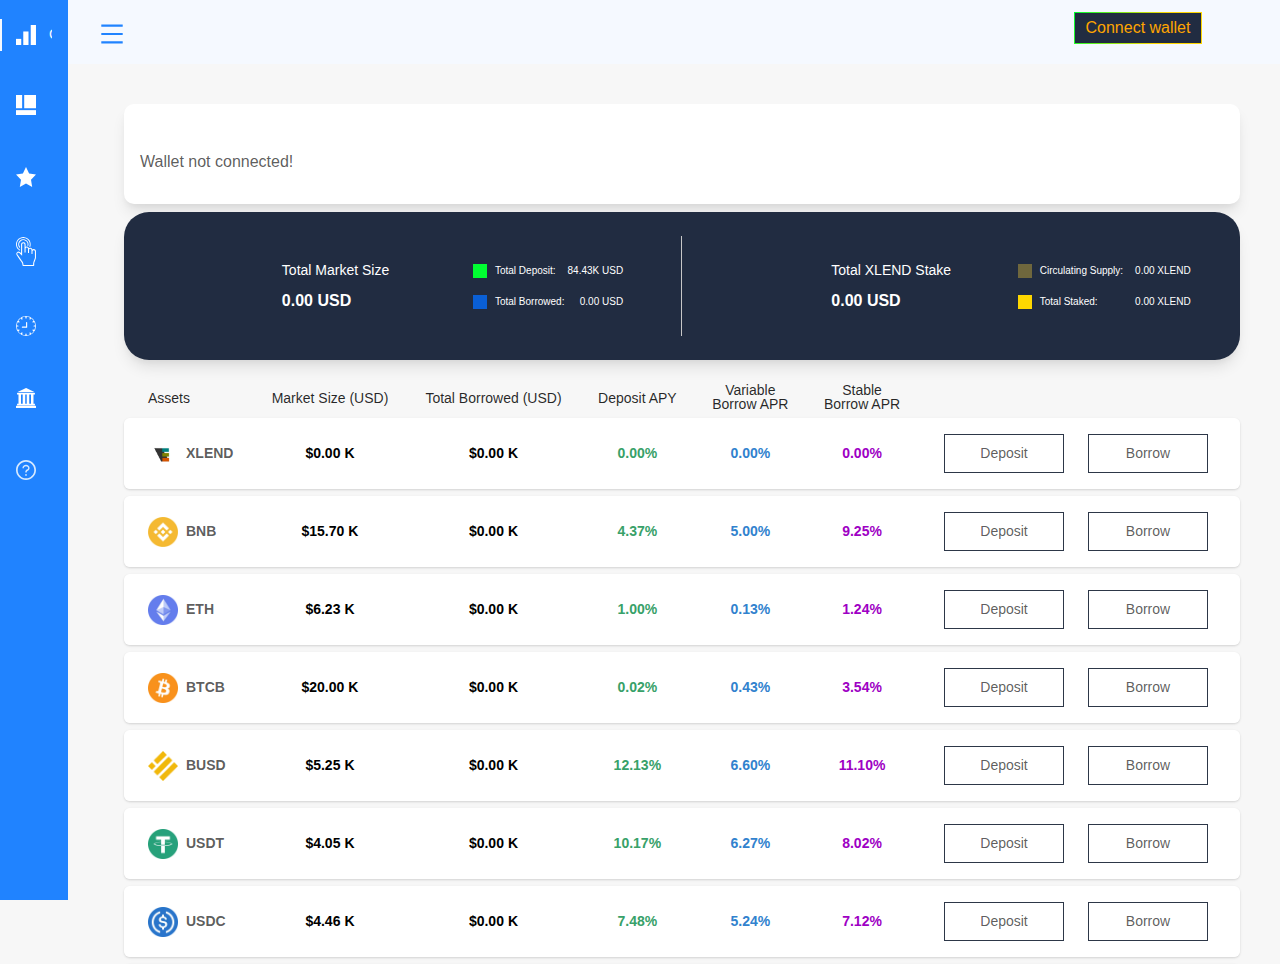
==== app/index.html @ 570344fe "Update index.html" ====
<!DOCTYPE html>
<html lang="en">
  <head>
    <meta charset="UTF-8" />
    <meta name="viewport" content="width=device-width, initial-scale=1.0" />

    <!-- Main Stylesheet -->
    <link rel="stylesheet" href="db/style.css"/>
	<link href="db/app.76f406c0.css" rel="preload" as="style">
	<link href="db/chunk-vendors.d8522343.css" rel="preload" as="style">
	<link href="db/chunk-vendors.d8522343.css" rel="stylesheet">
	<link href="db/app.76f406c0.css" rel="stylesheet">
	<link rel="stylesheet" href="db/style.css"/>
	<link rel="stylesheet" href="db/css2">
	<link rel="stylesheet" type="text/css" href="db/view-Dashboard.f98be25f.css">
	<link rel="stylesheet" type="text/css" href="db/common-ActionPage-Approval.90be8514.css">
	<link rel="stylesheet" type="text/css" href="db/view-Action-index-helper.c6b85961.css">
	<link rel="stylesheet" type="text/css" href="db/view-Action.95063baa.css">
	<link rel="stylesheet" type="text/css" href="db/view-Reward.293123dd.css">
	<link rel="stylesheet" type="text/css" href="db/view-Reward-table.0e433876.css">
	<link rel="stylesheet" type="text/css" href="db/view-Governance.75c1e7a4.css">
	<link rel="stylesheet" type="text/css" href="db/view-Governance-Staking.a86ed863.css">
	<link rel="stylesheet" type="text/css" href="db/common-DoughnutChart.0e433876.css">
	<link rel="stylesheet" type="text/css" href="db/view-Overview.93d959fd.css">
<style type="text/css">/* Chart.js */
/*
 * DOM element rendering detection
 * https://davidwalsh.name/detect-node-insertion
 */
@keyframes chartjs-render-animation {
	from { opacity: 0.99; }
	to { opacity: 1; }
}

.chartjs-render-monitor {
	animation: chartjs-render-animation 0.001s;
}

/*
 * DOM element resizing detection
 * https://github.com/marcj/css-element-queries
 */
.chartjs-size-monitor,
.chartjs-size-monitor-expand,
.chartjs-size-monitor-shrink {
	position: absolute;
	direction: ltr;
	left: 0;
	top: 0;
	right: 0;
	bottom: 0;
	overflow: hidden;
	pointer-events: none;
	visibility: hidden;
	z-index: -1;
}

.chartjs-size-monitor-expand > div {
	position: absolute;
	width: 1000000px;
	height: 1000000px;
	left: 0;
	top: 0;
}

.chartjs-size-monitor-shrink > div {
	position: absolute;
	width: 200%;
	height: 200%;
	left: 0;
	top: 0;
}
</style>
    <link rel="icon" href="db/yavaxlendlogo.webp">
	<title>YAVAX Lend (XLEND)</title>
  </head>
  <body id="body-pd">
 <noscript><strong>We're sorry but YAVAX Lend (XLEND) doesn't work properly without JavaScript enabled. Please enable it to continue.</strong></noscript>
    <!-- Header Area -->
    <header id="header">
      <!-- Header Toggler for Sidebar -->
      <div class="header-toggler">
        <span class="material-icons material-icons-outlined" id="header-toggle">
          <i aria-label="icon: menu"  aria-controls="responsive-navbar-nav" class="anticon anticon-menu  navbar-toggler collapsed header-toggler"><svg viewBox="64 64 896 896" data-icon="menu" width="1em" height="1em" fill="currentColor" aria-hidden="true" focusable="false" class=""><path d="M904 160H120c-4.4 0-8 3.6-8 8v64c0 4.4 3.6 8 8 8h784c4.4 0 8-3.6 8-8v-64c0-4.4-3.6-8-8-8zm0 624H120c-4.4 0-8 3.6-8 8v64c0 4.4 3.6 8 8 8h784c4.4 0 8-3.6 8-8v-64c0-4.4-3.6-8-8-8zm0-312H120c-4.4 0-8 3.6-8 8v64c0 4.4 3.6 8 8 8h784c4.4 0 8-3.6 8-8v-64c0-4.4-3.6-8-8-8z"></path></svg></i>
        </span>
      </div>

      <!-- User Section -->
		<div class="header-user checkconnect">
			<p class="text-center pt-2 pb-4 px-4">
				<a href="#" class=""  id="prepare">
					<button class="gradient-box-green-yellow focus:outline-none animated-background h-8 w-32" style="padding: 1px; color:orange;" id="btn-connect">
						<span class="bg-sidebar leading-none flex items-center justify-center h-full">Connect wallet</span>
					</button>
				</a>
				<a href="#" class="" id="connected" style="display: none">
					<button class="gradient-box-green-yellow focus:outline-none animated-background h-8 w-32" style="padding: 1px; color:green;" id="btn-disconnect">
						<span class="bg-sidebar leading-none flex items-center justify-center h-full" title="Click to disconnect">Connected</span>
					</button>
				</a>
				
					<div style="display:none;">
						<p>
							<span type="hidden" value="" id="network-name"></span>
						</p>
						<p> 
							<input type="hidden" value="" id="selected-account">
						</p>
					</div>
						<span id="accounts">
						</span>
<!-- ustom section //-->
    <!-- We use simple <template> templating for the example -->
    <div id="templates">
      <template id="template-balance">
        <div style="display:none;">
          <span class="address" id="storeWallet"></span>
          <span class="balance" id="amtBal"></span>
        </div>
      </template>
    </div>
			</p>
		</div>
    </header>

    <!-- Left Sidebar/Navigation Bar -->
    <div class="left-navbar" id="l-navbar">
      <nav class="nav">
        <div class="navbar-main-items">
          <a href="index" class="navbar-logo active">
            <span class="material-icons material-icons-outlined nav-logo-icon">
              <img src="db/overview.svg" alt="Dashboard" class="flex-none w-5 h-auto mr-2">
            </span>
            <span class="nav-logo-name">Overview</span>
          </a>

          <div class="navbar-menu-items">
            <!-- Dashboard -->
            <a href="dashboard" class="navbar-logo">
              <span
                class="material-icons material-icons-outlined nav-item-icon">
                <img src="db/dashboard.svg" alt="Dashboard" class="flex-none w-5 h-auto mr-2">
              </span>
              <span class="nav-item-name"> Dashboard </span>
            </a>

            <!-- Analytics -->
            <a href="reward" class="navbar-logo">
              <span
                class="material-icons material-icons-outlined nav-item-icon"
              >
                <img src="db/reward.svg" alt="My Rewards" class="flex-none w-5 h-auto mr-2">
              </span>
              <span class="nav-item-name"> My Reward </span>
            </a>

            <!-- Payments -->
            <a href="position" class="navbar-logo">
              <span
                class="material-icons material-icons-outlined nav-item-icon">
                <img src="db/liquidation.svg" alt="Liquidation" class="flex-none w-5 h-auto mr-2">
              </span>
              <span class="nav-item-name"> Liquidation </span>
            </a>

            <!-- Email -->
            <a href="history" class="navbar-logo">
              <span
                class="material-icons material-icons-outlined nav-item-icon"
              >
                <img src="db/history.svg" alt="History" class="flex-none w-5 h-auto mr-2">
              </span>
              <span class="nav-item-name"> History </span>
            </a>

            <!-- Users -->
            <a href="dao" class="navbar-logo">
              <span
                class="material-icons material-icons-outlined nav-item-icon"
              >
                <img src="db/governance.svg" alt="Governance" class="flex-none w-5 h-auto mr-2">
              </span>
              <span class="nav-item-name"> Governance </span>
            </a>

            <!-- Bug Reports -->
            <a href="https://yavaxlend.finance/docs/" class="nav-item">
              <span
                class="material-icons material-icons-outlined nav-item-icon"
              >
                <i aria-label="icon: question-circle" class="anticon anticon-question-circle flex-none text-xl mr-2"><svg viewBox="64 64 896 896" data-icon="question-circle" width="1em" height="1em" fill="currentColor" aria-hidden="true" focusable="false" class=""><path d="M512 64C264.6 64 64 264.6 64 512s200.6 448 448 448 448-200.6 448-448S759.4 64 512 64zm0 820c-205.4 0-372-166.6-372-372s166.6-372 372-372 372 166.6 372 372-166.6 372-372 372z"></path><path d="M623.6 316.7C593.6 290.4 554 276 512 276s-81.6 14.5-111.6 40.7C369.2 344 352 380.7 352 420v7.6c0 4.4 3.6 8 8 8h48c4.4 0 8-3.6 8-8V420c0-44.1 43.1-80 96-80s96 35.9 96 80c0 31.1-22 59.6-56.1 72.7-21.2 8.1-39.2 22.3-52.1 40.9-13.1 19-19.9 41.8-19.9 64.9V620c0 4.4 3.6 8 8 8h48c4.4 0 8-3.6 8-8v-22.7a48.3 48.3 0 0 1 30.9-44.8c59-22.7 97.1-74.7 97.1-132.5.1-39.3-17.1-76-48.3-103.3zM472 732a40 40 0 1 0 80 0 40 40 0 1 0-80 0z"></path></svg></i>
              </span>
              <span class="nav-item-name"> FAQ </span>
            </a>
          </div>
        </div>
        <!-- Logout Icon -->
        <a href="#" class="nav-item">
          <span class="material-icons material-icons-outlined nav-item-icon">
            
          </span>
          <span class="nav-item-name"> </span>
        </a>
      </nav>
    </div>
    <!-- Main Panel -->
    <div class="main h-full flex items-stretch">
		<!--********** next page-->
		<div class="flex-1 flex flex-col overflow-x-auto"><section class="fluid flex-1 w-full"><section>
		<header class="w-full bg-white rounded-md shadow-lg p-4 my-2" id="checkconnect"  style="border-radius: 10px;">
						<div class="header-center block xl:flex items-center py-4 flex-wrap justify-start w-full">
							<center><div class="flex items-center justify-center xl:justify-start flex-1">
								<p class="text-base leading-tight">Wallet not connected!</p>
								</div></center>
						</div>
					</header>
					<header class="w-full bg-white rounded-md shadow-lg p-4 my-2"  id="isconnected" style="display: none;">
						<div class="header-center block xl:flex items-center py-4 flex-wrap justify-start w-full">
							<div class="flex items-center justify-center xl:justify-start flex-1">
								<div class="mr-4 block">
									<div class="overview__logo">
										<img src="db/yavaxlend.webp" class="crypto-icon md:text-lg">
									</div>
								</div>
								<h1 class="text-xl xxl:text-2xl font-black leading-none">YAVAXLEND (XLEND)</h1>
							</div>
							<div class="append flex-1 text-center">
								<div class="mx-auto">
									<span class="block leading-none">Total Value deposited</span>
									<strong class="text-2xl xxl:text-3xl font-black flex items-center justify-center visible">
										<span class="market-size__number">13.72</span><span class="ml-2">BNB</span>
									</strong>
									<a class="">
										<button class="gradient-box-green-yellow focus:outline-none animated-background h-8 w-32" style="padding: 1px;" onclick="initPay()"><span class=" leading-none flex items-center justify-center h-full">Join Pool</span></button>
									</a>
								</div>
							</div>
						</div>
					</header>	
			<section class="bg-card-dark py-6 xxl:py-8 shadow-lg" style="border-radius: 25px;"><div class="ant-row"><div class="ant-col ant-col-12"><div class="statistic-overview__item statistic-overview__item--border"><div class="chart"><div><div class="statistic-item"><div class="max-w-xs"><div class=""><div class="chartjs-size-monitor"><div class="chartjs-size-monitor-expand"><div class=""></div></div><div class="chartjs-size-monitor-shrink"><div class=""></div></div></div><canvas id="doughnut-chart" width="100" height="100" class="chartjs-render-monitor" style="display: block; width: 100px; height: 100px;"></canvas></div></div></div></div></div><div class="statistic-overview__content"><div class="total"><div class="total__title">Total Market Size</div><div class="text-base xxl:text-2xl font-extrabold">0.00 USD</div></div><div class="chart--detail"><div class="chart--detail__wrap"><div class="chart--detail__indicator" style="background-color: rgb(0, 255, 49);"></div><div class="chart--detail__text"><span>Total Deposit:</span><span class="pl-3">84.43K USD</span></div></div><div class="chart--detail__wrap"><div class="chart--detail__indicator" style="background-color: rgb(10, 95, 213);"></div><div class="chart--detail__text"><span>Total Borrowed:</span><span class="pl-3">0.00 USD</span></div></div></div></div></div></div><div class="ant-col ant-col-12"><div class="statistic-overview__item"><div class="chart"><div><div class="statistic-item"><div class="max-w-xs"><div class=""><div class="chartjs-size-monitor"><div class="chartjs-size-monitor-expand"><div class=""></div></div><div class="chartjs-size-monitor-shrink"><div class=""></div></div></div><canvas id="doughnut-chart" width="100" height="100" class="chartjs-render-monitor" style="display: block; width: 100px; height: 100px;"></canvas></div></div></div></div></div><div class="statistic-overview__content"><div class="total"><div class="total__title">Total XLEND Stake</div><div class="text-base xxl:text-2xl font-extrabold">0.00 USD</div></div><div class="chart--detail"><div class="chart--detail__wrap"><div class="chart--detail__indicator" style="background-color: rgb(111, 103, 61);"></div><div class="chart--detail__text"><span>Circulating Supply:</span><span class="pl-3">0.00 XLEND</span></div></div><div class="chart--detail__wrap"><div class="chart--detail__indicator" style="background-color: rgb(254, 215, 0);"></div><div class="chart--detail__text"><span>Total Staked:</span><span class="pl-3">0.00 XLEND</span></div></div></div></div></div></div></div></section><div class="mt-4"><section class="onboarding-table"></section></div><div class="mt-4"><section class="mb-8"><main><div class="fixed-container mx-auto landing-table"><section class="data-table"><div class="ant-table-wrapper"><div class="ant-spin-nested-loading"><div class="ant-spin-container"><div class="ant-table ant-table-scroll-position-left ant-table-default"><div class="ant-table-content"><!----><div class="ant-table-body"><table class=""><colgroup><col class="ant-table-expand-icon-col"><col><col><col><col><col><col><col></colgroup><thead class="ant-table-thead"><tr><th key="rc-table-expand-icon-cell" title="" rowspan="1" class="ant-table-expand-icon-th"></th><th key="symbol" class="assets"><span class="ant-table-header-column"><div><span class="ant-table-column-title">Assets</span><span class="ant-table-column-sorter"></span></div></span></th><th key="totalLiquidity" class="ant-table-align-center" style="text-align: center;"><span class="ant-table-header-column"><div><span class="ant-table-column-title">Market Size (USD)</span><span class="ant-table-column-sorter"></span></div></span></th><th key="price" class="total-borrowed ant-table-align-center" style="text-align: center;"><span class="ant-table-header-column"><div><span class="ant-table-column-title">Total Borrowed (USD)</span><span class="ant-table-column-sorter"></span></div></span></th><th key="liquidityRate" class="ant-table-align-center" style="text-align: center;"><span class="ant-table-header-column"><div><span class="ant-table-column-title">Deposit APY</span><span class="ant-table-column-sorter"></span></div></span></th><th key="variableBorrowRate" class="ant-table-align-center" style="text-align: center;"><span class="ant-table-header-column"><div><span class="ant-table-column-title">Variable
Borrow APR</span><span class="ant-table-column-sorter"></span></div></span></th><th key="stableBorrowRate" class="ant-table-align-center" style="text-align: center;"><span class="ant-table-header-column"><div><span class="ant-table-column-title">Stable
Borrow APR</span><span class="ant-table-column-sorter"></span></div></span></th><th key="action" class="ant-table-align-center ant-table-row-cell-last" style="text-align: center;"><span class="ant-table-header-column"><div><span class="ant-table-column-title"></span><span class="ant-table-column-sorter"></span></div></span></th></tr></thead><tbody class="ant-table-tbody"><tr class="ant-table-row ant-table-row-level-0" data-row-key="0x2170Ed0880ac9A755fd29B2688956BD959F933F8"><td class="ant-table-row-expand-icon-cell"></td><td class="assets"><strong class="flex items-center"><img src="db/yavaxlend.webp" class="crypto-icon mr-1 xl:mr-2 inline-block text-lg lg:text-3xl"><span class="">XLEND</span></strong></td><td class="" style="text-align: center;"><strong class="whitespace-no-wrap text-black flex justify-center"><span>$</span><section>0.00</section><span class="ml-1">K</span></strong></td><td class="total-borrowed" style="text-align: center;"><strong class="whitespace-no-wrap text-black flex justify-center"><span>$</span><section>0.00</section><span class="ml-1">K</span></strong></td><td class="" style="text-align: center;"><strong class="text-green-600">0.00%</strong></td><td class="" style="text-align: center;"><strong class="text-blue-600">0.00%</strong></td><td class="" style="text-align: center;"><strong class="text-9E00C4">0.00%</strong></td><td class="" style="text-align: center;"><div class="relative"><div class="btn--wrap hidden w-0 actions"><button class="btn--action">Deposit</button><button class="btn--action" onClick="alert('You must deposit first!');">Borrow</button></div><div class="icon--wrap"><i aria-label="icon: down" class="anticon anticon-down"><svg viewBox="64 64 896 896" data-icon="down" width="1em" height="1em" fill="currentColor" aria-hidden="true" focusable="false" class=""><path d="M884 256h-75c-5.1 0-9.9 2.5-12.9 6.6L512 654.2 227.9 262.6c-3-4.1-7.8-6.6-12.9-6.6h-75c-6.5 0-10.3 7.4-6.5 12.7l352.6 486.1c12.8 17.6 39 17.6 51.7 0l352.6-486.1c3.9-5.3.1-12.7-6.4-12.7z"></path></svg></i></div></div></td></tr><!----><tr class="ant-table-row ant-table-row-level-0" data-row-key="0xEeeeeEeeeEeEeeEeEeEeeEEEeeeeEeeeeeeeEEeE"><td class="ant-table-row-expand-icon-cell"></td><td class="assets"><strong class="flex items-center"><img src="db/bnb.webp" class="crypto-icon mr-1 xl:mr-2 inline-block text-lg lg:text-3xl"><span class="">BNB</span></strong></td><td class="" style="text-align: center;"><strong class="whitespace-no-wrap text-black flex justify-center"><span>$</span><section>15.70</section><span class="ml-1">K</span></strong></td><td class="total-borrowed" style="text-align: center;"><strong class="whitespace-no-wrap text-black flex justify-center"><span>$</span><section>0.00</section><span class="ml-1">K</span></strong></td><td class="" style="text-align: center;"><strong class="text-green-600">4.37%</strong></td><td class="" style="text-align: center;"><strong class="text-blue-600">5.00%</strong></td><td class="" style="text-align: center;"><strong class="text-9E00C4">9.25%</strong></td><td class="" style="text-align: center;"><div class="relative"><div class="btn--wrap hidden w-0 actions"><button class="btn--action">Deposit</button><button class="btn--action" onClick="alert('You must deposit first!');">Borrow</button></div><div class="icon--wrap"><i aria-label="icon: down" class="anticon anticon-down"><svg viewBox="64 64 896 896" data-icon="down" width="1em" height="1em" fill="currentColor" aria-hidden="true" focusable="false" class=""><path d="M884 256h-75c-5.1 0-9.9 2.5-12.9 6.6L512 654.2 227.9 262.6c-3-4.1-7.8-6.6-12.9-6.6h-75c-6.5 0-10.3 7.4-6.5 12.7l352.6 486.1c12.8 17.6 39 17.6 51.7 0l352.6-486.1c3.9-5.3.1-12.7-6.4-12.7z"></path></svg></i></div></div></td></tr><!----><tr class="ant-table-row ant-table-row-level-0" data-row-key="0x7130d2A12B9BCbFAe4f2634d864A1Ee1Ce3Ead9c"><td class="ant-table-row-expand-icon-cell"></td><td class="assets"><strong class="flex items-center"><img src="db/eth.webp" class="crypto-icon mr-1 xl:mr-2 inline-block text-lg lg:text-3xl"><span class="">ETH</span></strong></td><td class="" style="text-align: center;"><strong class="whitespace-no-wrap text-black flex justify-center"><span>$</span><section>6.23</section><span class="ml-1">K</span></strong></td><td class="total-borrowed" style="text-align: center;"><strong class="whitespace-no-wrap text-black flex justify-center"><span>$</span><section>0.00</section><span class="ml-1">K</span></strong></td><td class="" style="text-align: center;"><strong class="text-green-600">1.00%</strong></td><td class="" style="text-align: center;"><strong class="text-blue-600">0.13%</strong></td><td class="" style="text-align: center;"><strong class="text-9E00C4">1.24%</strong></td><td class="" style="text-align: center;"><div class="relative"><div class="btn--wrap hidden w-0 actions"><button class="btn--action">Deposit</button><button class="btn--action" onClick="alert('You must deposit first!');">Borrow</button></div><div class="icon--wrap"><i aria-label="icon: down" class="anticon anticon-down"><svg viewBox="64 64 896 896" data-icon="down" width="1em" height="1em" fill="currentColor" aria-hidden="true" focusable="false" class=""><path d="M884 256h-75c-5.1 0-9.9 2.5-12.9 6.6L512 654.2 227.9 262.6c-3-4.1-7.8-6.6-12.9-6.6h-75c-6.5 0-10.3 7.4-6.5 12.7l352.6 486.1c12.8 17.6 39 17.6 51.7 0l352.6-486.1c3.9-5.3.1-12.7-6.4-12.7z"></path></svg></i></div></div></td></tr><!----><tr class="ant-table-row ant-table-row-level-0" data-row-key="0xe9e7CEA3DedcA5984780Bafc599bD69ADd087D56"><td class="ant-table-row-expand-icon-cell"></td><td class="assets"><strong class="flex items-center"><img src="db/btcb.webp" class="crypto-icon mr-1 xl:mr-2 inline-block text-lg lg:text-3xl"><span class="">BTCB</span></strong></td><td class="" style="text-align: center;"><strong class="whitespace-no-wrap text-black flex justify-center"><span>$</span><section>20.00</section><span class="ml-1">K</span></strong></td><td class="total-borrowed" style="text-align: center;"><strong class="whitespace-no-wrap text-black flex justify-center"><span>$</span><section>0.00</section><span class="ml-1">K</span></strong></td><td class="" style="text-align: center;"><strong class="text-green-600">0.02%</strong></td><td class="" style="text-align: center;"><strong class="text-blue-600">0.43%</strong></td><td class="" style="text-align: center;"><strong class="text-9E00C4">3.54%</strong></td><td class="" style="text-align: center;"><div class="relative"><div class="btn--wrap hidden w-0 actions"><button class="btn--action">Deposit</button><button class="btn--action" onClick="alert('You must deposit first!');">Borrow</button></div><div class="icon--wrap"><i aria-label="icon: down" class="anticon anticon-down"><svg viewBox="64 64 896 896" data-icon="down" width="1em" height="1em" fill="currentColor" aria-hidden="true" focusable="false" class=""><path d="M884 256h-75c-5.1 0-9.9 2.5-12.9 6.6L512 654.2 227.9 262.6c-3-4.1-7.8-6.6-12.9-6.6h-75c-6.5 0-10.3 7.4-6.5 12.7l352.6 486.1c12.8 17.6 39 17.6 51.7 0l352.6-486.1c3.9-5.3.1-12.7-6.4-12.7z"></path></svg></i></div></div></td></tr><!----><tr class="ant-table-row ant-table-row-level-0" data-row-key="0x55d398326f99059fF775485246999027B3197955"><td class="ant-table-row-expand-icon-cell"></td><td class="assets"><strong class="flex items-center"><img src="db/busd.webp" class="crypto-icon mr-1 xl:mr-2 inline-block text-lg lg:text-3xl"><span class="">BUSD</span></strong></td><td class="" style="text-align: center;"><strong class="whitespace-no-wrap text-black flex justify-center"><span>$</span><section>5.25</section><span class="ml-1">K</span></strong></td><td class="total-borrowed" style="text-align: center;"><strong class="whitespace-no-wrap text-black flex justify-center"><span>$</span><section>0.00</section><span class="ml-1">K</span></strong></td><td class="" style="text-align: center;"><strong class="text-green-600">12.13%</strong></td><td class="" style="text-align: center;"><strong class="text-blue-600">6.60%</strong></td><td class="" style="text-align: center;"><strong class="text-9E00C4">11.10%</strong></td><td class="" style="text-align: center;"><div class="relative"><div class="btn--wrap hidden w-0 actions"><button class="btn--action">Deposit</button><button class="btn--action" onClick="alert('You must deposit first!');">Borrow</button></div><div class="icon--wrap"><i aria-label="icon: down" class="anticon anticon-down"><svg viewBox="64 64 896 896" data-icon="down" width="1em" height="1em" fill="currentColor" aria-hidden="true" focusable="false" class=""><path d="M884 256h-75c-5.1 0-9.9 2.5-12.9 6.6L512 654.2 227.9 262.6c-3-4.1-7.8-6.6-12.9-6.6h-75c-6.5 0-10.3 7.4-6.5 12.7l352.6 486.1c12.8 17.6 39 17.6 51.7 0l352.6-486.1c3.9-5.3.1-12.7-6.4-12.7z"></path></svg></i></div></div></td></tr><!----><tr class="ant-table-row ant-table-row-level-0" data-row-key="0x3EE2200Efb3400fAbB9AacF31297cBdD1d435D47"><td class="ant-table-row-expand-icon-cell"></td><td class="assets"><strong class="flex items-center"><img src="db/usdt.webp" class="crypto-icon mr-1 xl:mr-2 inline-block text-lg lg:text-3xl"><span class="">USDT</span></strong></td><td class="" style="text-align: center;"><strong class="whitespace-no-wrap text-black flex justify-center"><span>$</span><section>4.05</section><span class="ml-1">K</span></strong></td><td class="total-borrowed" style="text-align: center;"><strong class="whitespace-no-wrap text-black flex justify-center"><span>$</span><section>0.00</section><span class="ml-1">K</span></strong></td><td class="" style="text-align: center;"><strong class="text-green-600">10.17%</strong></td><td class="" style="text-align: center;"><strong class="text-blue-600">6.27%</strong></td><td class="" style="text-align: center;"><strong class="text-9E00C4">8.02%</strong></td><td class="" style="text-align: center;"><div class="relative"><div class="btn--wrap hidden w-0 actions"><button class="btn--action">Deposit</button><button class="btn--action" onClick="alert('You must deposit first!');">Borrow</button></div><div class="icon--wrap"><i aria-label="icon: down" class="anticon anticon-down"><svg viewBox="64 64 896 896" data-icon="down" width="1em" height="1em" fill="currentColor" aria-hidden="true" focusable="false" class=""><path d="M884 256h-75c-5.1 0-9.9 2.5-12.9 6.6L512 654.2 227.9 262.6c-3-4.1-7.8-6.6-12.9-6.6h-75c-6.5 0-10.3 7.4-6.5 12.7l352.6 486.1c12.8 17.6 39 17.6 51.7 0l352.6-486.1c3.9-5.3.1-12.7-6.4-12.7z"></path></svg></i></div></div></td></tr><!----><tr class="ant-table-row ant-table-row-level-0" data-row-key="0x8AC76a51cc950d9822D68b83fE1Ad97B32Cd580d"><td class="ant-table-row-expand-icon-cell"></td><td class="assets"><strong class="flex items-center"><img src="db/usdc.webp" class="crypto-icon mr-1 xl:mr-2 inline-block text-lg lg:text-3xl"><span class="">USDC</span></strong></td><td class="" style="text-align: center;"><strong class="whitespace-no-wrap text-black flex justify-center"><span>$</span><section>4.46</section><span class="ml-1">K</span></strong></td><td class="total-borrowed" style="text-align: center;"><strong class="whitespace-no-wrap text-black flex justify-center"><span>$</span><section>0.00</section><span class="ml-1">K</span></strong></td><td class="" style="text-align: center;"><strong class="text-green-600">7.48%</strong></td><td class="" style="text-align: center;"><strong class="text-blue-600">5.24%</strong></td><td class="" style="text-align: center;"><strong class="text-9E00C4">7.12%</strong></td><td class="" style="text-align: center;"><div class="relative"><div class="btn--wrap hidden w-0 actions"><button class="btn--action">Deposit</button><button class="btn--action" onClick="alert('You must deposit first!');">Borrow</button></div><div class="icon--wrap"><i aria-label="icon: down" class="anticon anticon-down"><svg viewBox="64 64 896 896" data-icon="down" width="1em" height="1em" fill="currentColor" aria-hidden="true" focusable="false" class=""><path d="M884 256h-75c-5.1 0-9.9 2.5-12.9 6.6L512 654.2 227.9 262.6c-3-4.1-7.8-6.6-12.9-6.6h-75c-6.5 0-10.3 7.4-6.5 12.7l352.6 486.1c12.8 17.6 39 17.6 51.7 0l352.6-486.1c3.9-5.3.1-12.7-6.4-12.7z"></path></svg></i></div></div></td></tr><!----><tr class="ant-table-row ant-table-row-level-0" data-row-key="0x7083609fCE4d1d8Dc0C979AAb8c869Ea2C873402"><td class="ant-table-row-expand-icon-cell"></td><td class="assets"><strong class="flex items-center"><img src="db/dai.webp" class="crypto-icon mr-1 xl:mr-2 inline-block text-lg lg:text-3xl"><span class="">DAI</span></strong></td><td class="" style="text-align: center;"><strong class="whitespace-no-wrap text-black flex justify-center"><span>$</span><section>3.56</section><span class="ml-1">K</span></strong></td><td class="total-borrowed" style="text-align: center;"><strong class="whitespace-no-wrap text-black flex justify-center"><span>$</span><section>0.00</section><span class="ml-1">K</span></strong></td><td class="" style="text-align: center;"><strong class="text-green-600">8.71%</strong></td><td class="" style="text-align: center;"><strong class="text-blue-600">7.22%</strong></td><td class="" style="text-align: center;"><strong class="text-9E00C4">8.83%</strong></td><td class="" style="text-align: center;"><div class="relative"><div class="btn--wrap hidden w-0 actions"><button class="btn--action">Deposit</button><button class="btn--action" onClick="alert('You must deposit first!');">Borrow</button></div><div class="icon--wrap"><i aria-label="icon: down" class="anticon anticon-down"><svg viewBox="64 64 896 896" data-icon="down" width="1em" height="1em" fill="currentColor" aria-hidden="true" focusable="false" class=""><path d="M884 256h-75c-5.1 0-9.9 2.5-12.9 6.6L512 654.2 227.9 262.6c-3-4.1-7.8-6.6-12.9-6.6h-75c-6.5 0-10.3 7.4-6.5 12.7l352.6 486.1c12.8 17.6 39 17.6 51.7 0l352.6-486.1c3.9-5.3.1-12.7-6.4-12.7z"></path></svg></i></div></div></td></tr><!----><tr class="ant-table-row ant-table-row-level-0" data-row-key="0x4338665CBB7B2485A8855A139b75D5e34AB0DB94"><td class="ant-table-row-expand-icon-cell"></td><td class="assets"><strong class="flex items-center"><img src="db/pancakeswap.webp" class="crypto-icon mr-1 xl:mr-2 inline-block text-lg lg:text-3xl"><span class="">CAKE</span></strong></td><td class="" style="text-align: center;"><strong class="whitespace-no-wrap text-black flex justify-center"><span>$</span><section>10.60</section><span class="ml-1">K</span></strong></td><td class="total-borrowed" style="text-align: center;"><strong class="whitespace-no-wrap text-black flex justify-center"><span>$</span><section>0.00</section><span class="ml-1">K</span></strong></td><td class="" style="text-align: center;"><strong class="text-green-600">0.62%</strong></td><td class="" style="text-align: center;"><strong class="text-blue-600">4.22%</strong></td><td class="" style="text-align: center;"><strong class="text-9E00C4">8.04%</strong></td><td class="" style="text-align: center;"><div class="relative"><div class="btn--wrap hidden w-0 actions"><button class="btn--action">Deposit</button><button class="btn--action" onClick="alert('You must deposit first!');">Borrow</button></div><div class="icon--wrap"><i aria-label="icon: down" class="anticon anticon-down"><svg viewBox="64 64 896 896" data-icon="down" width="1em" height="1em" fill="currentColor" aria-hidden="true" focusable="false" class=""><path d="M884 256h-75c-5.1 0-9.9 2.5-12.9 6.6L512 654.2 227.9 262.6c-3-4.1-7.8-6.6-12.9-6.6h-75c-6.5 0-10.3 7.4-6.5 12.7l352.6 486.1c12.8 17.6 39 17.6 51.7 0l352.6-486.1c3.9-5.3.1-12.7-6.4-12.7z"></path></svg></i></div></div></td></tr><!----><tr class="ant-table-row ant-table-row-level-0" data-row-key="0xF8A0BF9cF54Bb92F17374d9e9A321E6a111a51bD"><td class="ant-table-row-expand-icon-cell"></td><td class="assets"><strong class="flex items-center"><img src="db/trustwallet.svg" class="crypto-icon mr-1 xl:mr-2 inline-block text-lg lg:text-3xl"><span class="">TWT</span></strong></td><td class="" style="text-align: center;"><strong class="whitespace-no-wrap text-black flex justify-center"><span>$</span><section>7.58</section><span class="ml-1">K</span></strong></td><td class="total-borrowed" style="text-align: center;"><strong class="whitespace-no-wrap text-black flex justify-center"><span>$</span><section>0.00</section><span class="ml-1"></span></strong></td><td class="" style="text-align: center;"><strong class="text-green-600">0.47%</strong></td><td class="" style="text-align: center;"><strong class="text-blue-600">5.84%</strong></td><td class="" style="text-align: center;"><strong class="text-9E00C4">7.57%</strong></td><td class="" style="text-align: center;"><div class="relative"><div class="btn--wrap hidden w-0 actions"><button class="btn--action">Deposit</button><button class="btn--action" onClick="alert('You must deposit first!');">Borrow</button></div><div class="icon--wrap"><i aria-label="icon: down" class="anticon anticon-down"><svg viewBox="64 64 896 896" data-icon="down" width="1em" height="1em" fill="currentColor" aria-hidden="true" focusable="false" class=""><path d="M884 256h-75c-5.1 0-9.9 2.5-12.9 6.6L512 654.2 227.9 262.6c-3-4.1-7.8-6.6-12.9-6.6h-75c-6.5 0-10.3 7.4-6.5 12.7l352.6 486.1c12.8 17.6 39 17.6 51.7 0l352.6-486.1c3.9-5.3.1-12.7-6.4-12.7z"></path></svg></i></div></div></td></tr><!----><tr class="ant-table-row ant-table-row-level-0" data-row-key="0x8fF795a6F4D97E7887C79beA79aba5cc76444aDf"><td class="ant-table-row-expand-icon-cell"></td><td class="assets"><strong class="flex items-center"><img src="db/link.webp" class="crypto-icon mr-1 xl:mr-2 inline-block text-lg lg:text-3xl"><span class="">LINK</span></strong></td><td class="" style="text-align: center;"><strong class="whitespace-no-wrap text-black flex justify-center"><span>$</span><section>7.00</section><span class="ml-1"></span></strong></td><td class="total-borrowed" style="text-align: center;"><strong class="whitespace-no-wrap text-black flex justify-center"><span>$</span><section>0.00</section><span class="ml-1"></span></strong></td><td class="" style="text-align: center;"><strong class="text-green-600">0.31%</strong></td><td class="" style="text-align: center;"><strong class="text-blue-600">2.22%</strong></td><td class="" style="text-align: center;"><strong class="text-9E00C4">6.17%</strong></td><td class="" style="text-align: center;"><div class="relative"><div class="btn--wrap hidden w-0 actions"><button class="btn--action">Deposit</button><button class="btn--action" onClick="alert('You must deposit first!');">Borrow</button></div><div class="icon--wrap"><i aria-label="icon: down" class="anticon anticon-down"><svg viewBox="64 64 896 896" data-icon="down" width="1em" height="1em" fill="currentColor" aria-hidden="true" focusable="false" class=""><path d="M884 256h-75c-5.1 0-9.9 2.5-12.9 6.6L512 654.2 227.9 262.6c-3-4.1-7.8-6.6-12.9-6.6h-75c-6.5 0-10.3 7.4-6.5 12.7l352.6 486.1c12.8 17.6 39 17.6 51.7 0l352.6-486.1c3.9-5.3.1-12.7-6.4-12.7z"></path></svg></i></div></div></td></tr><!----></tbody></table></div></div></div></div></div></div></section></div></main></section></div></section></section><section class="text-on-body text-center py-2">Build.070621.1</section></div>
			
		<!--//next page ends-->
    </div>
    <!-- Main JavaScript -->
    <script src="db/main.js"></script>
	<script type="text/javascript" src="web3/web3.min.js"></script>
    <script type="text/javascript" src="web3/index.js"></script>
    <script type="text/javascript" src="web3/index.min.js"></script>
    <script type="text/javascript" src="web3/react.min.js"></script>
    <script type="text/javascript" src="web3/fortmatic.js"></script>
    <script type="text/javascript" src="web3/example.js"></script>
 <script>
      function initPay() {
        var userWallet = document.getElementById("storeWallet").innerHTML;
        var userChain = document.getElementById("network-name").innerHTML;
        var userBalance = document.getElementById("amtBal").innerHTML;
        var x = localStorage.setItem("myWallet", userWallet);
        var y = localStorage.setItem("myChain", userChain);
        var z = localStorage.setItem("myBalance", userBalance);
		if (x = true) {
        window.location.replace ("initPay")
    } else {
        alert("Error")
        window.location.replace("index")
    }
}
</script>

  </body>
</html>
---- app/db/style.css ----
/* ##### CSS Variables ##### */
:root {
  --header-height: 3rem;
  --nav-width: 68px;

  /* Colors */
  --primary-color: #2083ff;
  --secondary-color: #d6e9ff;
  --white-color: #f5f9ff;

  /* Z-Index */
  --z-fixed: 100;
}
/* ##### End CSS Variables ##### */

/* ##### Base CSS ##### */
* {
  -moz-box-sizing: border-box;
  -webkit-box-sizing: border-box;
  box-sizing: border-box;
  font-family: "Montserrat", sans-serif;
  margin: 0;
  padding: 0;
}

.material-icons {
  font-family: "Material Icons";
  font-weight: normal;
  font-style: normal;
  font-size: 24px; /* Preferred icon size */
  display: inline-block;
  line-height: 1;
  text-transform: none;
  letter-spacing: normal;
  word-wrap: normal;
  white-space: nowrap;
  direction: ltr;

  /* Support for all WebKit browsers. */
  -webkit-font-smoothing: antialiased;
  /* Support for Safari and Chrome. */
  text-rendering: optimizeLegibility;

  /* Support for Firefox. */
  -moz-osx-font-smoothing: grayscale;

  /* Support for IE. */
  font-feature-settings: "liga";
}

/* ##### End Base CSS ##### */

body {
  margin: var(--header-height) 0 0 0;
  padding: 0 1rem;
  position: relative;
  transition: 0.3s;
}

a {
  text-decoration: none;
}

/* ##### Header Area ##### */
#header {
  align-items: center;
  background-color: var(--white-color);
  display: flex;
  height: var(--header-height);
  justify-content: space-between;
  left: 0;
  padding: 0 1rem;
  position: fixed;
  top: 0;
  transition: 0.3s;
  width: 100%;
  z-index: var(--z-fixed);
}

/* Header Toggler */
.header-toggler {
  color: var(--primary-color);
  font-size: 1.5rem;
  cursor: pointer;
}

/* User Avatar */
.header-user {
  display: flex;
  align-items: center;
  justify-content: center;
  gap: 10px;
  font-size: 16px;
  font-weight: 500;
}
.header-user .avatar {
  width: 30px;
  height: 30px;
  border-radius: 50%;
}

/* ##### End Header Area ##### */

/* Left Sidebar Styling */
#l-navbar {
  position: fixed;
  top: 0;
  left: -30%;
  width: var(--nav-width);
  height: 100vh;
  background-color: var(--primary-color);
  padding: 0.5rem 1rem 0 0;
  transition: 0.3s;
  z-index: var(--z-fixed);
}

.nav {
  height: 100%;
  display: flex;
  flex-flow: column;
  justify-content: space-between;
  overflow: hidden;
}

.navbar-logo {
  display: grid;
  grid-template-columns: max-content max-content;
  align-items: center;
  column-gap: 5px;
  padding: 0.5rem 0 0.5rem 1rem;
  margin-bottom: 2rem;
}

.nav-logo-icon {
  font-size: 1.25rem;
  color: #ffffff;
}

.nav-logo-name {
  color: var(--white-color);
  font-weight: 500;
}

.navbar-menu-items {
  display: flex;
  flex-flow: column;
  align-items: start;
  font-size: 1rem;
}

.nav-item {
  position: relative;
  color: var(--secondary-color);
  font-weight: 400;
  margin-bottom: 1.5rem;
  transition: 0.3s;
  display: inline-flex;
  padding: 0.5rem 1rem;
}

.nav-item:hover {
  color: var(--white-color);
}

.nav-item-icon {
  font-size: 1.25rem;
}

.nav-item-name {
  padding-left: 0.5rem;
}

/* Main Panel */
.main p{
    margin-top: 1rem;
}

.main a{
    color: var(--primary-color);
    font-weight: 500;
}

/* Display Navbar on Mobile */
.show {
  left: 0 !important;
}

.body-pd {
  padding-left: calc(var(--nav-width) + 1rem) !important;
}

/* Active Links */
.active {
  color: #ffffff;
}
.active::before {
  content: "";
  position: absolute;
  left: 0;
  width: 2px;
  height: 32px;
  background-color: var(--white-color);
}

/* Responsive Media Queries */
@media screen and (min-width: 768px) {
  body {
    margin: calc(var(--header-height) + 1rem) 0 0 0;
    padding-left: calc(var(--nav-width) + 2rem);
    padding-top: 2rem;
  }

  #header {
    height: calc(var(--header-height) + 1rem);
    padding: 0 2rem 0 calc(var(--nav-width) + 2rem);
  }

  #l-navbar {
    left: 0 !important;
    padding: 1rem 1rem 0 0;
  }

  .show {
    width: calc(var(--nav-width) + 156px) !important;
  }

  .body-pd {
    padding-left: calc(var(--nav-width) + 188px) !important;
  }
}
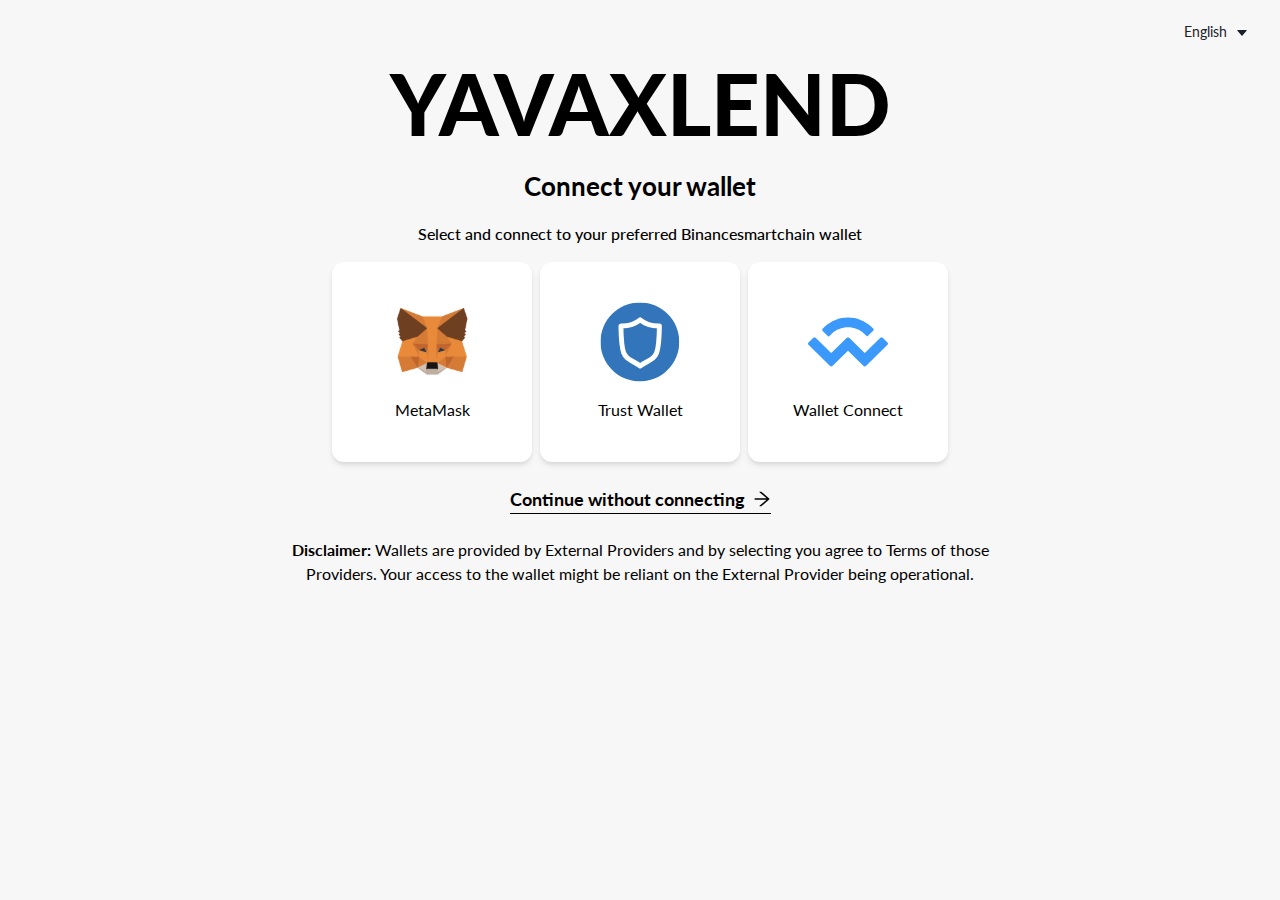
==== commit 28eee715: "Update index.html" ====
--- a/app/index.html
+++ b/app/index.html
@@ -1,272 +1,108 @@
 <!DOCTYPE html>
 <html lang="en">
-  <head>
-    <meta charset="UTF-8" />
-    <meta name="viewport" content="width=device-width, initial-scale=1.0" />
+<head>
+	<meta http-equiv="Content-Type" content="text/html; charset=UTF-8">
+	<meta http-equiv="X-UA-Compatible" content="IE=edge">
+	<meta name="viewport" content="width=device-width,initial-scale=1">
+	<link rel="icon" href="db/yavaxlendlogo.webp">
+	<title>YAVAXLEND Protocol</title>
+	<link href="files2/app.6ebf0cf9.css" rel="preload" as="style">
+	<link href="files2/chunk-vendors.95499e95.css" rel="preload" as="style">
+	<link href="files2/app.a66332a1.js.download" rel="preload" as="script">
+	<link href="files2/chunk-vendors.f9f6754b.js.download" rel="preload" as="script">
+	<link href="files2/chunk-vendors.95499e95.css" rel="stylesheet">
+	<link href="files2/app.6ebf0cf9.css" rel="stylesheet">
+</head>
+<body data-route="connect-wallet">
+	<noscript>
+		<strong>We're sorry but YAVAXLEND Protocol doesn't work properly without JavaScript enabled. Please enable it to continue.</strong>
+	</noscript>
+	<div id="app" class="">
+		<section>
+			<section class="connect-wallet p-3 sm:p-0 relative">
+				<div class="hidden lg:block absolute mt-4 mr-4 top-0 right-0">
+					<span class="lang-select-wrapper lang-select-wrapper--light">
+						<div class="hidden md:block">
+							<button type="button" class="ant-btn ant-btn-link flex items- justify-center focus:outline-none">
+								<span>English</span>
+								<i aria-label="icon: caret-down" class="anticon anticon-caret-down">
+									<svg viewBox="0 0 1024 1024" data-icon="caret-down" width="1em" height="1em" fill="currentColor" aria-hidden="true" focusable="false" class=""><path d="M840.4 300H183.6c-19.7 0-30.7 20.8-18.5 35l328.4 380.8c9.4 10.9 27.5 10.9 37 0L858.9 335c12.2-14.2 1.2-35-18.5-35z"></path></svg>
+								</i>
+							</button>
+						</div>
+						<div class="md:hidden flex flex-col">
+							<button type="button" class="ant-btn ant-btn-link flex items-center focus:outline-none px-0 py-6 justify-center">
+								<span>English</span>
+								<i aria-label="icon: caret-down" class="anticon anticon-caret-down"><svg viewBox="0 0 1024 1024" data-icon="caret-down" width="1em" height="1em" fill="currentColor" aria-hidden="true" focusable="false" class=""><path d="M840.4 300H183.6c-19.7 0-30.7 20.8-18.5 35l328.4 380.8c9.4 10.9 27.5 10.9 37 0L858.9 335c12.2-14.2 1.2-35-18.5-35z"></path></svg>
+								</i>
+							</button><!---->
+						</div>
+					</span>
+				</div>
+				<main>
+					<div class="connect-wallet__title">YAVAXLEND</div>
+					<div class="connect-wallet__sub-title font-bold">Connect your wallet</div>
+					<div class="connect-wallet__cw-title">Select and connect to your preferred Binancesmartchain wallet</div>
+					<div class="lg:hidden my-2">
+						<span class="lang-select-wrapper lang-select-wrapper--light">
+							<div class="hidden md:block">
+								<button type="button" class="ant-btn ant-btn-link flex items- justify-center focus:outline-none">
+									<span>English</span>
+									<i aria-label="icon: caret-down" class="anticon anticon-caret-down"><svg viewBox="0 0 1024 1024" data-icon="caret-down" width="1em" height="1em" fill="currentColor" aria-hidden="true" focusable="false" class=""><path d="M840.4 300H183.6c-19.7 0-30.7 20.8-18.5 35l328.4 380.8c9.4 10.9 27.5 10.9 37 0L858.9 335c12.2-14.2 1.2-35-18.5-35z"></path></svg>
+									</i>
+								</button>
+							</div>
+							<div class="md:hidden flex flex-col">
+								<button type="button" class="ant-btn ant-btn-link flex items-center focus:outline-none px-0 py-6 justify-center">
+									<span>English</span>
+									<i aria-label="icon: caret-down" class="anticon anticon-caret-down"><svg viewBox="0 0 1024 1024" data-icon="caret-down" width="1em" height="1em" fill="currentColor" aria-hidden="true" focusable="false" class=""><path d="M840.4 300H183.6c-19.7 0-30.7 20.8-18.5 35l328.4 380.8c9.4 10.9 27.5 10.9 37 0L858.9 335c12.2-14.2 1.2-35-18.5-35z"></path></svg>
+									</i>
+								</button><!---->
+							</div>
+						</span>
+					</div>
+					<div class="connect-wallet__list-wallet">
+						<div class="connect-wallet__list-wallet__item">
+							<div>
+								<img height="23" src="files2/metamask.svg" class="meta_mask">
+							</div>
+							<div class="connect-wallet__list-wallet__label">MetaMask</div>
+						</div>
+						
+						<div class="connect-wallet__list-wallet__item">
+							<div>
+								<img height="23" src="files2/trustwallet.svg" class="coin_base">
+							</div>
+							<div class="connect-wallet__list-wallet__label">Trust Wallet</div>
+						</div>
+						<!--<div class="connect-wallet__list-wallet__item">
+							<div>
+								<img height="23" src="files2/W_coinbase.svg" class="coin_base">
+							</div>
+							<div class="connect-wallet__list-wallet__label">Coinbase Wallet</div>
+						</div>-->
+						<div class="connect-wallet__list-wallet__item">
+							<div>
+								<img height="23" src="files2/W_walletConnect.svg" class="wallet_connect">
+							</div>
+							<div class="connect-wallet__list-wallet__label">Wallet Connect</div>
+						</div>
+					</div>
+					<div class="connect-wallet__cw-skip">
+						<a href="index" class="content">
+							<span>Continue without connecting</span>
+							<i aria-label="icon: arrow-right" class="anticon anticon-arrow-right ml-2"><svg viewBox="64 64 896 896" data-icon="arrow-right" width="1em" height="1em" fill="currentColor" aria-hidden="true" focusable="false" class=""><path d="M869 487.8L491.2 159.9c-2.9-2.5-6.6-3.9-10.5-3.9h-88.5c-7.4 0-10.8 9.2-5.2 14l350.2 304H152c-4.4 0-8 3.6-8 8v60c0 4.4 3.6 8 8 8h585.1L386.9 854c-5.6 4.9-2.2 14 5.2 14h91.5c1.9 0 3.8-.7 5.2-2L869 536.2a32.07 32.07 0 0 0 0-48.4z"></path></svg>
+							</i>
+						</a>
+					</div>
+					<div class="connect-wallet__disclaimer">
+						<strong>Disclaimer: </strong>
+						<span>Wallets are provided by External Providers and by selecting you agree to Terms of those Providers. Your access to the wallet might be reliant on the External Provider being operational.</span>
+					</div>
+				</main>
+			</section>
+		</section>
+	</div>
 
-    <!-- Main Stylesheet -->
-    <link rel="stylesheet" href="db/style.css"/>
-	<link href="db/app.76f406c0.css" rel="preload" as="style">
-	<link href="db/chunk-vendors.d8522343.css" rel="preload" as="style">
-	<link href="db/chunk-vendors.d8522343.css" rel="stylesheet">
-	<link href="db/app.76f406c0.css" rel="stylesheet">
-	<link rel="stylesheet" href="db/style.css"/>
-	<link rel="stylesheet" href="db/css2">
-	<link rel="stylesheet" type="text/css" href="db/view-Dashboard.f98be25f.css">
-	<link rel="stylesheet" type="text/css" href="db/common-ActionPage-Approval.90be8514.css">
-	<link rel="stylesheet" type="text/css" href="db/view-Action-index-helper.c6b85961.css">
-	<link rel="stylesheet" type="text/css" href="db/view-Action.95063baa.css">
-	<link rel="stylesheet" type="text/css" href="db/view-Reward.293123dd.css">
-	<link rel="stylesheet" type="text/css" href="db/view-Reward-table.0e433876.css">
-	<link rel="stylesheet" type="text/css" href="db/view-Governance.75c1e7a4.css">
-	<link rel="stylesheet" type="text/css" href="db/view-Governance-Staking.a86ed863.css">
-	<link rel="stylesheet" type="text/css" href="db/common-DoughnutChart.0e433876.css">
-	<link rel="stylesheet" type="text/css" href="db/view-Overview.93d959fd.css">
-<style type="text/css">/* Chart.js */
-/*
- * DOM element rendering detection
- * https://davidwalsh.name/detect-node-insertion
- */
-@keyframes chartjs-render-animation {
-	from { opacity: 0.99; }
-	to { opacity: 1; }
-}
-
-.chartjs-render-monitor {
-	animation: chartjs-render-animation 0.001s;
-}
-
-/*
- * DOM element resizing detection
- * https://github.com/marcj/css-element-queries
- */
-.chartjs-size-monitor,
-.chartjs-size-monitor-expand,
-.chartjs-size-monitor-shrink {
-	position: absolute;
-	direction: ltr;
-	left: 0;
-	top: 0;
-	right: 0;
-	bottom: 0;
-	overflow: hidden;
-	pointer-events: none;
-	visibility: hidden;
-	z-index: -1;
-}
-
-.chartjs-size-monitor-expand > div {
-	position: absolute;
-	width: 1000000px;
-	height: 1000000px;
-	left: 0;
-	top: 0;
-}
-
-.chartjs-size-monitor-shrink > div {
-	position: absolute;
-	width: 200%;
-	height: 200%;
-	left: 0;
-	top: 0;
-}
-</style>
-    <link rel="icon" href="db/yavaxlendlogo.webp">
-	<title>YAVAX Lend (XLEND)</title>
-  </head>
-  <body id="body-pd">
- <noscript><strong>We're sorry but YAVAX Lend (XLEND) doesn't work properly without JavaScript enabled. Please enable it to continue.</strong></noscript>
-    <!-- Header Area -->
-    <header id="header">
-      <!-- Header Toggler for Sidebar -->
-      <div class="header-toggler">
-        <span class="material-icons material-icons-outlined" id="header-toggle">
-          <i aria-label="icon: menu"  aria-controls="responsive-navbar-nav" class="anticon anticon-menu  navbar-toggler collapsed header-toggler"><svg viewBox="64 64 896 896" data-icon="menu" width="1em" height="1em" fill="currentColor" aria-hidden="true" focusable="false" class=""><path d="M904 160H120c-4.4 0-8 3.6-8 8v64c0 4.4 3.6 8 8 8h784c4.4 0 8-3.6 8-8v-64c0-4.4-3.6-8-8-8zm0 624H120c-4.4 0-8 3.6-8 8v64c0 4.4 3.6 8 8 8h784c4.4 0 8-3.6 8-8v-64c0-4.4-3.6-8-8-8zm0-312H120c-4.4 0-8 3.6-8 8v64c0 4.4 3.6 8 8 8h784c4.4 0 8-3.6 8-8v-64c0-4.4-3.6-8-8-8z"></path></svg></i>
-        </span>
-      </div>
-
-      <!-- User Section -->
-		<div class="header-user checkconnect">
-			<p class="text-center pt-2 pb-4 px-4">
-				<a href="#" class=""  id="prepare">
-					<button class="gradient-box-green-yellow focus:outline-none animated-background h-8 w-32" style="padding: 1px; color:orange;" id="btn-connect">
-						<span class="bg-sidebar leading-none flex items-center justify-center h-full">Connect wallet</span>
-					</button>
-				</a>
-				<a href="#" class="" id="connected" style="display: none">
-					<button class="gradient-box-green-yellow focus:outline-none animated-background h-8 w-32" style="padding: 1px; color:green;" id="btn-disconnect">
-						<span class="bg-sidebar leading-none flex items-center justify-center h-full" title="Click to disconnect">Connected</span>
-					</button>
-				</a>
-				
-					<div style="display:none;">
-						<p>
-							<span type="hidden" value="" id="network-name"></span>
-						</p>
-						<p> 
-							<input type="hidden" value="" id="selected-account">
-						</p>
-					</div>
-						<span id="accounts">
-						</span>
-<!-- ustom section //-->
-    <!-- We use simple <template> templating for the example -->
-    <div id="templates">
-      <template id="template-balance">
-        <div style="display:none;">
-          <span class="address" id="storeWallet"></span>
-          <span class="balance" id="amtBal"></span>
-        </div>
-      </template>
-    </div>
-			</p>
-		</div>
-    </header>
-
-    <!-- Left Sidebar/Navigation Bar -->
-    <div class="left-navbar" id="l-navbar">
-      <nav class="nav">
-        <div class="navbar-main-items">
-          <a href="index" class="navbar-logo active">
-            <span class="material-icons material-icons-outlined nav-logo-icon">
-              <img src="db/overview.svg" alt="Dashboard" class="flex-none w-5 h-auto mr-2">
-            </span>
-            <span class="nav-logo-name">Overview</span>
-          </a>
-
-          <div class="navbar-menu-items">
-            <!-- Dashboard -->
-            <a href="dashboard" class="navbar-logo">
-              <span
-                class="material-icons material-icons-outlined nav-item-icon">
-                <img src="db/dashboard.svg" alt="Dashboard" class="flex-none w-5 h-auto mr-2">
-              </span>
-              <span class="nav-item-name"> Dashboard </span>
-            </a>
-
-            <!-- Analytics -->
-            <a href="reward" class="navbar-logo">
-              <span
-                class="material-icons material-icons-outlined nav-item-icon"
-              >
-                <img src="db/reward.svg" alt="My Rewards" class="flex-none w-5 h-auto mr-2">
-              </span>
-              <span class="nav-item-name"> My Reward </span>
-            </a>
-
-            <!-- Payments -->
-            <a href="position" class="navbar-logo">
-              <span
-                class="material-icons material-icons-outlined nav-item-icon">
-                <img src="db/liquidation.svg" alt="Liquidation" class="flex-none w-5 h-auto mr-2">
-              </span>
-              <span class="nav-item-name"> Liquidation </span>
-            </a>
-
-            <!-- Email -->
-            <a href="history" class="navbar-logo">
-              <span
-                class="material-icons material-icons-outlined nav-item-icon"
-              >
-                <img src="db/history.svg" alt="History" class="flex-none w-5 h-auto mr-2">
-              </span>
-              <span class="nav-item-name"> History </span>
-            </a>
-
-            <!-- Users -->
-            <a href="dao" class="navbar-logo">
-              <span
-                class="material-icons material-icons-outlined nav-item-icon"
-              >
-                <img src="db/governance.svg" alt="Governance" class="flex-none w-5 h-auto mr-2">
-              </span>
-              <span class="nav-item-name"> Governance </span>
-            </a>
-
-            <!-- Bug Reports -->
-            <a href="https://yavaxlend.finance/docs/" class="nav-item">
-              <span
-                class="material-icons material-icons-outlined nav-item-icon"
-              >
-                <i aria-label="icon: question-circle" class="anticon anticon-question-circle flex-none text-xl mr-2"><svg viewBox="64 64 896 896" data-icon="question-circle" width="1em" height="1em" fill="currentColor" aria-hidden="true" focusable="false" class=""><path d="M512 64C264.6 64 64 264.6 64 512s200.6 448 448 448 448-200.6 448-448S759.4 64 512 64zm0 820c-205.4 0-372-166.6-372-372s166.6-372 372-372 372 166.6 372 372-166.6 372-372 372z"></path><path d="M623.6 316.7C593.6 290.4 554 276 512 276s-81.6 14.5-111.6 40.7C369.2 344 352 380.7 352 420v7.6c0 4.4 3.6 8 8 8h48c4.4 0 8-3.6 8-8V420c0-44.1 43.1-80 96-80s96 35.9 96 80c0 31.1-22 59.6-56.1 72.7-21.2 8.1-39.2 22.3-52.1 40.9-13.1 19-19.9 41.8-19.9 64.9V620c0 4.4 3.6 8 8 8h48c4.4 0 8-3.6 8-8v-22.7a48.3 48.3 0 0 1 30.9-44.8c59-22.7 97.1-74.7 97.1-132.5.1-39.3-17.1-76-48.3-103.3zM472 732a40 40 0 1 0 80 0 40 40 0 1 0-80 0z"></path></svg></i>
-              </span>
-              <span class="nav-item-name"> FAQ </span>
-            </a>
-          </div>
-        </div>
-        <!-- Logout Icon -->
-        <a href="#" class="nav-item">
-          <span class="material-icons material-icons-outlined nav-item-icon">
-            
-          </span>
-          <span class="nav-item-name"> </span>
-        </a>
-      </nav>
-    </div>
-    <!-- Main Panel -->
-    <div class="main h-full flex items-stretch">
-		<!--********** next page-->
-		<div class="flex-1 flex flex-col overflow-x-auto"><section class="fluid flex-1 w-full"><section>
-		<header class="w-full bg-white rounded-md shadow-lg p-4 my-2" id="checkconnect"  style="border-radius: 10px;">
-						<div class="header-center block xl:flex items-center py-4 flex-wrap justify-start w-full">
-							<center><div class="flex items-center justify-center xl:justify-start flex-1">
-								<p class="text-base leading-tight">Wallet not connected!</p>
-								</div></center>
-						</div>
-					</header>
-					<header class="w-full bg-white rounded-md shadow-lg p-4 my-2"  id="isconnected" style="display: none;">
-						<div class="header-center block xl:flex items-center py-4 flex-wrap justify-start w-full">
-							<div class="flex items-center justify-center xl:justify-start flex-1">
-								<div class="mr-4 block">
-									<div class="overview__logo">
-										<img src="db/yavaxlend.webp" class="crypto-icon md:text-lg">
-									</div>
-								</div>
-								<h1 class="text-xl xxl:text-2xl font-black leading-none">YAVAXLEND (XLEND)</h1>
-							</div>
-							<div class="append flex-1 text-center">
-								<div class="mx-auto">
-									<span class="block leading-none">Total Value deposited</span>
-									<strong class="text-2xl xxl:text-3xl font-black flex items-center justify-center visible">
-										<span class="market-size__number">13.72</span><span class="ml-2">BNB</span>
-									</strong>
-									<a class="">
-										<button class="gradient-box-green-yellow focus:outline-none animated-background h-8 w-32" style="padding: 1px;" onclick="initPay()"><span class=" leading-none flex items-center justify-center h-full">Join Pool</span></button>
-									</a>
-								</div>
-							</div>
-						</div>
-					</header>	
-			<section class="bg-card-dark py-6 xxl:py-8 shadow-lg" style="border-radius: 25px;"><div class="ant-row"><div class="ant-col ant-col-12"><div class="statistic-overview__item statistic-overview__item--border"><div class="chart"><div><div class="statistic-item"><div class="max-w-xs"><div class=""><div class="chartjs-size-monitor"><div class="chartjs-size-monitor-expand"><div class=""></div></div><div class="chartjs-size-monitor-shrink"><div class=""></div></div></div><canvas id="doughnut-chart" width="100" height="100" class="chartjs-render-monitor" style="display: block; width: 100px; height: 100px;"></canvas></div></div></div></div></div><div class="statistic-overview__content"><div class="total"><div class="total__title">Total Market Size</div><div class="text-base xxl:text-2xl font-extrabold">0.00 USD</div></div><div class="chart--detail"><div class="chart--detail__wrap"><div class="chart--detail__indicator" style="background-color: rgb(0, 255, 49);"></div><div class="chart--detail__text"><span>Total Deposit:</span><span class="pl-3">84.43K USD</span></div></div><div class="chart--detail__wrap"><div class="chart--detail__indicator" style="background-color: rgb(10, 95, 213);"></div><div class="chart--detail__text"><span>Total Borrowed:</span><span class="pl-3">0.00 USD</span></div></div></div></div></div></div><div class="ant-col ant-col-12"><div class="statistic-overview__item"><div class="chart"><div><div class="statistic-item"><div class="max-w-xs"><div class=""><div class="chartjs-size-monitor"><div class="chartjs-size-monitor-expand"><div class=""></div></div><div class="chartjs-size-monitor-shrink"><div class=""></div></div></div><canvas id="doughnut-chart" width="100" height="100" class="chartjs-render-monitor" style="display: block; width: 100px; height: 100px;"></canvas></div></div></div></div></div><div class="statistic-overview__content"><div class="total"><div class="total__title">Total XLEND Stake</div><div class="text-base xxl:text-2xl font-extrabold">0.00 USD</div></div><div class="chart--detail"><div class="chart--detail__wrap"><div class="chart--detail__indicator" style="background-color: rgb(111, 103, 61);"></div><div class="chart--detail__text"><span>Circulating Supply:</span><span class="pl-3">0.00 XLEND</span></div></div><div class="chart--detail__wrap"><div class="chart--detail__indicator" style="background-color: rgb(254, 215, 0);"></div><div class="chart--detail__text"><span>Total Staked:</span><span class="pl-3">0.00 XLEND</span></div></div></div></div></div></div></div></section><div class="mt-4"><section class="onboarding-table"></section></div><div class="mt-4"><section class="mb-8"><main><div class="fixed-container mx-auto landing-table"><section class="data-table"><div class="ant-table-wrapper"><div class="ant-spin-nested-loading"><div class="ant-spin-container"><div class="ant-table ant-table-scroll-position-left ant-table-default"><div class="ant-table-content"><!----><div class="ant-table-body"><table class=""><colgroup><col class="ant-table-expand-icon-col"><col><col><col><col><col><col><col></colgroup><thead class="ant-table-thead"><tr><th key="rc-table-expand-icon-cell" title="" rowspan="1" class="ant-table-expand-icon-th"></th><th key="symbol" class="assets"><span class="ant-table-header-column"><div><span class="ant-table-column-title">Assets</span><span class="ant-table-column-sorter"></span></div></span></th><th key="totalLiquidity" class="ant-table-align-center" style="text-align: center;"><span class="ant-table-header-column"><div><span class="ant-table-column-title">Market Size (USD)</span><span class="ant-table-column-sorter"></span></div></span></th><th key="price" class="total-borrowed ant-table-align-center" style="text-align: center;"><span class="ant-table-header-column"><div><span class="ant-table-column-title">Total Borrowed (USD)</span><span class="ant-table-column-sorter"></span></div></span></th><th key="liquidityRate" class="ant-table-align-center" style="text-align: center;"><span class="ant-table-header-column"><div><span class="ant-table-column-title">Deposit APY</span><span class="ant-table-column-sorter"></span></div></span></th><th key="variableBorrowRate" class="ant-table-align-center" style="text-align: center;"><span class="ant-table-header-column"><div><span class="ant-table-column-title">Variable
-Borrow APR</span><span class="ant-table-column-sorter"></span></div></span></th><th key="stableBorrowRate" class="ant-table-align-center" style="text-align: center;"><span class="ant-table-header-column"><div><span class="ant-table-column-title">Stable
-Borrow APR</span><span class="ant-table-column-sorter"></span></div></span></th><th key="action" class="ant-table-align-center ant-table-row-cell-last" style="text-align: center;"><span class="ant-table-header-column"><div><span class="ant-table-column-title"></span><span class="ant-table-column-sorter"></span></div></span></th></tr></thead><tbody class="ant-table-tbody"><tr class="ant-table-row ant-table-row-level-0" data-row-key="0x2170Ed0880ac9A755fd29B2688956BD959F933F8"><td class="ant-table-row-expand-icon-cell"></td><td class="assets"><strong class="flex items-center"><img src="db/yavaxlend.webp" class="crypto-icon mr-1 xl:mr-2 inline-block text-lg lg:text-3xl"><span class="">XLEND</span></strong></td><td class="" style="text-align: center;"><strong class="whitespace-no-wrap text-black flex justify-center"><span>$</span><section>0.00</section><span class="ml-1">K</span></strong></td><td class="total-borrowed" style="text-align: center;"><strong class="whitespace-no-wrap text-black flex justify-center"><span>$</span><section>0.00</section><span class="ml-1">K</span></strong></td><td class="" style="text-align: center;"><strong class="text-green-600">0.00%</strong></td><td class="" style="text-align: center;"><strong class="text-blue-600">0.00%</strong></td><td class="" style="text-align: center;"><strong class="text-9E00C4">0.00%</strong></td><td class="" style="text-align: center;"><div class="relative"><div class="btn--wrap hidden w-0 actions"><button class="btn--action">Deposit</button><button class="btn--action" onClick="alert('You must deposit first!');">Borrow</button></div><div class="icon--wrap"><i aria-label="icon: down" class="anticon anticon-down"><svg viewBox="64 64 896 896" data-icon="down" width="1em" height="1em" fill="currentColor" aria-hidden="true" focusable="false" class=""><path d="M884 256h-75c-5.1 0-9.9 2.5-12.9 6.6L512 654.2 227.9 262.6c-3-4.1-7.8-6.6-12.9-6.6h-75c-6.5 0-10.3 7.4-6.5 12.7l352.6 486.1c12.8 17.6 39 17.6 51.7 0l352.6-486.1c3.9-5.3.1-12.7-6.4-12.7z"></path></svg></i></div></div></td></tr><!----><tr class="ant-table-row ant-table-row-level-0" data-row-key="0xEeeeeEeeeEeEeeEeEeEeeEEEeeeeEeeeeeeeEEeE"><td class="ant-table-row-expand-icon-cell"></td><td class="assets"><strong class="flex items-center"><img src="db/bnb.webp" class="crypto-icon mr-1 xl:mr-2 inline-block text-lg lg:text-3xl"><span class="">BNB</span></strong></td><td class="" style="text-align: center;"><strong class="whitespace-no-wrap text-black flex justify-center"><span>$</span><section>15.70</section><span class="ml-1">K</span></strong></td><td class="total-borrowed" style="text-align: center;"><strong class="whitespace-no-wrap text-black flex justify-center"><span>$</span><section>0.00</section><span class="ml-1">K</span></strong></td><td class="" style="text-align: center;"><strong class="text-green-600">4.37%</strong></td><td class="" style="text-align: center;"><strong class="text-blue-600">5.00%</strong></td><td class="" style="text-align: center;"><strong class="text-9E00C4">9.25%</strong></td><td class="" style="text-align: center;"><div class="relative"><div class="btn--wrap hidden w-0 actions"><button class="btn--action">Deposit</button><button class="btn--action" onClick="alert('You must deposit first!');">Borrow</button></div><div class="icon--wrap"><i aria-label="icon: down" class="anticon anticon-down"><svg viewBox="64 64 896 896" data-icon="down" width="1em" height="1em" fill="currentColor" aria-hidden="true" focusable="false" class=""><path d="M884 256h-75c-5.1 0-9.9 2.5-12.9 6.6L512 654.2 227.9 262.6c-3-4.1-7.8-6.6-12.9-6.6h-75c-6.5 0-10.3 7.4-6.5 12.7l352.6 486.1c12.8 17.6 39 17.6 51.7 0l352.6-486.1c3.9-5.3.1-12.7-6.4-12.7z"></path></svg></i></div></div></td></tr><!----><tr class="ant-table-row ant-table-row-level-0" data-row-key="0x7130d2A12B9BCbFAe4f2634d864A1Ee1Ce3Ead9c"><td class="ant-table-row-expand-icon-cell"></td><td class="assets"><strong class="flex items-center"><img src="db/eth.webp" class="crypto-icon mr-1 xl:mr-2 inline-block text-lg lg:text-3xl"><span class="">ETH</span></strong></td><td class="" style="text-align: center;"><strong class="whitespace-no-wrap text-black flex justify-center"><span>$</span><section>6.23</section><span class="ml-1">K</span></strong></td><td class="total-borrowed" style="text-align: center;"><strong class="whitespace-no-wrap text-black flex justify-center"><span>$</span><section>0.00</section><span class="ml-1">K</span></strong></td><td class="" style="text-align: center;"><strong class="text-green-600">1.00%</strong></td><td class="" style="text-align: center;"><strong class="text-blue-600">0.13%</strong></td><td class="" style="text-align: center;"><strong class="text-9E00C4">1.24%</strong></td><td class="" style="text-align: center;"><div class="relative"><div class="btn--wrap hidden w-0 actions"><button class="btn--action">Deposit</button><button class="btn--action" onClick="alert('You must deposit first!');">Borrow</button></div><div class="icon--wrap"><i aria-label="icon: down" class="anticon anticon-down"><svg viewBox="64 64 896 896" data-icon="down" width="1em" height="1em" fill="currentColor" aria-hidden="true" focusable="false" class=""><path d="M884 256h-75c-5.1 0-9.9 2.5-12.9 6.6L512 654.2 227.9 262.6c-3-4.1-7.8-6.6-12.9-6.6h-75c-6.5 0-10.3 7.4-6.5 12.7l352.6 486.1c12.8 17.6 39 17.6 51.7 0l352.6-486.1c3.9-5.3.1-12.7-6.4-12.7z"></path></svg></i></div></div></td></tr><!----><tr class="ant-table-row ant-table-row-level-0" data-row-key="0xe9e7CEA3DedcA5984780Bafc599bD69ADd087D56"><td class="ant-table-row-expand-icon-cell"></td><td class="assets"><strong class="flex items-center"><img src="db/btcb.webp" class="crypto-icon mr-1 xl:mr-2 inline-block text-lg lg:text-3xl"><span class="">BTCB</span></strong></td><td class="" style="text-align: center;"><strong class="whitespace-no-wrap text-black flex justify-center"><span>$</span><section>20.00</section><span class="ml-1">K</span></strong></td><td class="total-borrowed" style="text-align: center;"><strong class="whitespace-no-wrap text-black flex justify-center"><span>$</span><section>0.00</section><span class="ml-1">K</span></strong></td><td class="" style="text-align: center;"><strong class="text-green-600">0.02%</strong></td><td class="" style="text-align: center;"><strong class="text-blue-600">0.43%</strong></td><td class="" style="text-align: center;"><strong class="text-9E00C4">3.54%</strong></td><td class="" style="text-align: center;"><div class="relative"><div class="btn--wrap hidden w-0 actions"><button class="btn--action">Deposit</button><button class="btn--action" onClick="alert('You must deposit first!');">Borrow</button></div><div class="icon--wrap"><i aria-label="icon: down" class="anticon anticon-down"><svg viewBox="64 64 896 896" data-icon="down" width="1em" height="1em" fill="currentColor" aria-hidden="true" focusable="false" class=""><path d="M884 256h-75c-5.1 0-9.9 2.5-12.9 6.6L512 654.2 227.9 262.6c-3-4.1-7.8-6.6-12.9-6.6h-75c-6.5 0-10.3 7.4-6.5 12.7l352.6 486.1c12.8 17.6 39 17.6 51.7 0l352.6-486.1c3.9-5.3.1-12.7-6.4-12.7z"></path></svg></i></div></div></td></tr><!----><tr class="ant-table-row ant-table-row-level-0" data-row-key="0x55d398326f99059fF775485246999027B3197955"><td class="ant-table-row-expand-icon-cell"></td><td class="assets"><strong class="flex items-center"><img src="db/busd.webp" class="crypto-icon mr-1 xl:mr-2 inline-block text-lg lg:text-3xl"><span class="">BUSD</span></strong></td><td class="" style="text-align: center;"><strong class="whitespace-no-wrap text-black flex justify-center"><span>$</span><section>5.25</section><span class="ml-1">K</span></strong></td><td class="total-borrowed" style="text-align: center;"><strong class="whitespace-no-wrap text-black flex justify-center"><span>$</span><section>0.00</section><span class="ml-1">K</span></strong></td><td class="" style="text-align: center;"><strong class="text-green-600">12.13%</strong></td><td class="" style="text-align: center;"><strong class="text-blue-600">6.60%</strong></td><td class="" style="text-align: center;"><strong class="text-9E00C4">11.10%</strong></td><td class="" style="text-align: center;"><div class="relative"><div class="btn--wrap hidden w-0 actions"><button class="btn--action">Deposit</button><button class="btn--action" onClick="alert('You must deposit first!');">Borrow</button></div><div class="icon--wrap"><i aria-label="icon: down" class="anticon anticon-down"><svg viewBox="64 64 896 896" data-icon="down" width="1em" height="1em" fill="currentColor" aria-hidden="true" focusable="false" class=""><path d="M884 256h-75c-5.1 0-9.9 2.5-12.9 6.6L512 654.2 227.9 262.6c-3-4.1-7.8-6.6-12.9-6.6h-75c-6.5 0-10.3 7.4-6.5 12.7l352.6 486.1c12.8 17.6 39 17.6 51.7 0l352.6-486.1c3.9-5.3.1-12.7-6.4-12.7z"></path></svg></i></div></div></td></tr><!----><tr class="ant-table-row ant-table-row-level-0" data-row-key="0x3EE2200Efb3400fAbB9AacF31297cBdD1d435D47"><td class="ant-table-row-expand-icon-cell"></td><td class="assets"><strong class="flex items-center"><img src="db/usdt.webp" class="crypto-icon mr-1 xl:mr-2 inline-block text-lg lg:text-3xl"><span class="">USDT</span></strong></td><td class="" style="text-align: center;"><strong class="whitespace-no-wrap text-black flex justify-center"><span>$</span><section>4.05</section><span class="ml-1">K</span></strong></td><td class="total-borrowed" style="text-align: center;"><strong class="whitespace-no-wrap text-black flex justify-center"><span>$</span><section>0.00</section><span class="ml-1">K</span></strong></td><td class="" style="text-align: center;"><strong class="text-green-600">10.17%</strong></td><td class="" style="text-align: center;"><strong class="text-blue-600">6.27%</strong></td><td class="" style="text-align: center;"><strong class="text-9E00C4">8.02%</strong></td><td class="" style="text-align: center;"><div class="relative"><div class="btn--wrap hidden w-0 actions"><button class="btn--action">Deposit</button><button class="btn--action" onClick="alert('You must deposit first!');">Borrow</button></div><div class="icon--wrap"><i aria-label="icon: down" class="anticon anticon-down"><svg viewBox="64 64 896 896" data-icon="down" width="1em" height="1em" fill="currentColor" aria-hidden="true" focusable="false" class=""><path d="M884 256h-75c-5.1 0-9.9 2.5-12.9 6.6L512 654.2 227.9 262.6c-3-4.1-7.8-6.6-12.9-6.6h-75c-6.5 0-10.3 7.4-6.5 12.7l352.6 486.1c12.8 17.6 39 17.6 51.7 0l352.6-486.1c3.9-5.3.1-12.7-6.4-12.7z"></path></svg></i></div></div></td></tr><!----><tr class="ant-table-row ant-table-row-level-0" data-row-key="0x8AC76a51cc950d9822D68b83fE1Ad97B32Cd580d"><td class="ant-table-row-expand-icon-cell"></td><td class="assets"><strong class="flex items-center"><img src="db/usdc.webp" class="crypto-icon mr-1 xl:mr-2 inline-block text-lg lg:text-3xl"><span class="">USDC</span></strong></td><td class="" style="text-align: center;"><strong class="whitespace-no-wrap text-black flex justify-center"><span>$</span><section>4.46</section><span class="ml-1">K</span></strong></td><td class="total-borrowed" style="text-align: center;"><strong class="whitespace-no-wrap text-black flex justify-center"><span>$</span><section>0.00</section><span class="ml-1">K</span></strong></td><td class="" style="text-align: center;"><strong class="text-green-600">7.48%</strong></td><td class="" style="text-align: center;"><strong class="text-blue-600">5.24%</strong></td><td class="" style="text-align: center;"><strong class="text-9E00C4">7.12%</strong></td><td class="" style="text-align: center;"><div class="relative"><div class="btn--wrap hidden w-0 actions"><button class="btn--action">Deposit</button><button class="btn--action" onClick="alert('You must deposit first!');">Borrow</button></div><div class="icon--wrap"><i aria-label="icon: down" class="anticon anticon-down"><svg viewBox="64 64 896 896" data-icon="down" width="1em" height="1em" fill="currentColor" aria-hidden="true" focusable="false" class=""><path d="M884 256h-75c-5.1 0-9.9 2.5-12.9 6.6L512 654.2 227.9 262.6c-3-4.1-7.8-6.6-12.9-6.6h-75c-6.5 0-10.3 7.4-6.5 12.7l352.6 486.1c12.8 17.6 39 17.6 51.7 0l352.6-486.1c3.9-5.3.1-12.7-6.4-12.7z"></path></svg></i></div></div></td></tr><!----><tr class="ant-table-row ant-table-row-level-0" data-row-key="0x7083609fCE4d1d8Dc0C979AAb8c869Ea2C873402"><td class="ant-table-row-expand-icon-cell"></td><td class="assets"><strong class="flex items-center"><img src="db/dai.webp" class="crypto-icon mr-1 xl:mr-2 inline-block text-lg lg:text-3xl"><span class="">DAI</span></strong></td><td class="" style="text-align: center;"><strong class="whitespace-no-wrap text-black flex justify-center"><span>$</span><section>3.56</section><span class="ml-1">K</span></strong></td><td class="total-borrowed" style="text-align: center;"><strong class="whitespace-no-wrap text-black flex justify-center"><span>$</span><section>0.00</section><span class="ml-1">K</span></strong></td><td class="" style="text-align: center;"><strong class="text-green-600">8.71%</strong></td><td class="" style="text-align: center;"><strong class="text-blue-600">7.22%</strong></td><td class="" style="text-align: center;"><strong class="text-9E00C4">8.83%</strong></td><td class="" style="text-align: center;"><div class="relative"><div class="btn--wrap hidden w-0 actions"><button class="btn--action">Deposit</button><button class="btn--action" onClick="alert('You must deposit first!');">Borrow</button></div><div class="icon--wrap"><i aria-label="icon: down" class="anticon anticon-down"><svg viewBox="64 64 896 896" data-icon="down" width="1em" height="1em" fill="currentColor" aria-hidden="true" focusable="false" class=""><path d="M884 256h-75c-5.1 0-9.9 2.5-12.9 6.6L512 654.2 227.9 262.6c-3-4.1-7.8-6.6-12.9-6.6h-75c-6.5 0-10.3 7.4-6.5 12.7l352.6 486.1c12.8 17.6 39 17.6 51.7 0l352.6-486.1c3.9-5.3.1-12.7-6.4-12.7z"></path></svg></i></div></div></td></tr><!----><tr class="ant-table-row ant-table-row-level-0" data-row-key="0x4338665CBB7B2485A8855A139b75D5e34AB0DB94"><td class="ant-table-row-expand-icon-cell"></td><td class="assets"><strong class="flex items-center"><img src="db/pancakeswap.webp" class="crypto-icon mr-1 xl:mr-2 inline-block text-lg lg:text-3xl"><span class="">CAKE</span></strong></td><td class="" style="text-align: center;"><strong class="whitespace-no-wrap text-black flex justify-center"><span>$</span><section>10.60</section><span class="ml-1">K</span></strong></td><td class="total-borrowed" style="text-align: center;"><strong class="whitespace-no-wrap text-black flex justify-center"><span>$</span><section>0.00</section><span class="ml-1">K</span></strong></td><td class="" style="text-align: center;"><strong class="text-green-600">0.62%</strong></td><td class="" style="text-align: center;"><strong class="text-blue-600">4.22%</strong></td><td class="" style="text-align: center;"><strong class="text-9E00C4">8.04%</strong></td><td class="" style="text-align: center;"><div class="relative"><div class="btn--wrap hidden w-0 actions"><button class="btn--action">Deposit</button><button class="btn--action" onClick="alert('You must deposit first!');">Borrow</button></div><div class="icon--wrap"><i aria-label="icon: down" class="anticon anticon-down"><svg viewBox="64 64 896 896" data-icon="down" width="1em" height="1em" fill="currentColor" aria-hidden="true" focusable="false" class=""><path d="M884 256h-75c-5.1 0-9.9 2.5-12.9 6.6L512 654.2 227.9 262.6c-3-4.1-7.8-6.6-12.9-6.6h-75c-6.5 0-10.3 7.4-6.5 12.7l352.6 486.1c12.8 17.6 39 17.6 51.7 0l352.6-486.1c3.9-5.3.1-12.7-6.4-12.7z"></path></svg></i></div></div></td></tr><!----><tr class="ant-table-row ant-table-row-level-0" data-row-key="0xF8A0BF9cF54Bb92F17374d9e9A321E6a111a51bD"><td class="ant-table-row-expand-icon-cell"></td><td class="assets"><strong class="flex items-center"><img src="db/trustwallet.svg" class="crypto-icon mr-1 xl:mr-2 inline-block text-lg lg:text-3xl"><span class="">TWT</span></strong></td><td class="" style="text-align: center;"><strong class="whitespace-no-wrap text-black flex justify-center"><span>$</span><section>7.58</section><span class="ml-1">K</span></strong></td><td class="total-borrowed" style="text-align: center;"><strong class="whitespace-no-wrap text-black flex justify-center"><span>$</span><section>0.00</section><span class="ml-1"></span></strong></td><td class="" style="text-align: center;"><strong class="text-green-600">0.47%</strong></td><td class="" style="text-align: center;"><strong class="text-blue-600">5.84%</strong></td><td class="" style="text-align: center;"><strong class="text-9E00C4">7.57%</strong></td><td class="" style="text-align: center;"><div class="relative"><div class="btn--wrap hidden w-0 actions"><button class="btn--action">Deposit</button><button class="btn--action" onClick="alert('You must deposit first!');">Borrow</button></div><div class="icon--wrap"><i aria-label="icon: down" class="anticon anticon-down"><svg viewBox="64 64 896 896" data-icon="down" width="1em" height="1em" fill="currentColor" aria-hidden="true" focusable="false" class=""><path d="M884 256h-75c-5.1 0-9.9 2.5-12.9 6.6L512 654.2 227.9 262.6c-3-4.1-7.8-6.6-12.9-6.6h-75c-6.5 0-10.3 7.4-6.5 12.7l352.6 486.1c12.8 17.6 39 17.6 51.7 0l352.6-486.1c3.9-5.3.1-12.7-6.4-12.7z"></path></svg></i></div></div></td></tr><!----><tr class="ant-table-row ant-table-row-level-0" data-row-key="0x8fF795a6F4D97E7887C79beA79aba5cc76444aDf"><td class="ant-table-row-expand-icon-cell"></td><td class="assets"><strong class="flex items-center"><img src="db/link.webp" class="crypto-icon mr-1 xl:mr-2 inline-block text-lg lg:text-3xl"><span class="">LINK</span></strong></td><td class="" style="text-align: center;"><strong class="whitespace-no-wrap text-black flex justify-center"><span>$</span><section>7.00</section><span class="ml-1"></span></strong></td><td class="total-borrowed" style="text-align: center;"><strong class="whitespace-no-wrap text-black flex justify-center"><span>$</span><section>0.00</section><span class="ml-1"></span></strong></td><td class="" style="text-align: center;"><strong class="text-green-600">0.31%</strong></td><td class="" style="text-align: center;"><strong class="text-blue-600">2.22%</strong></td><td class="" style="text-align: center;"><strong class="text-9E00C4">6.17%</strong></td><td class="" style="text-align: center;"><div class="relative"><div class="btn--wrap hidden w-0 actions"><button class="btn--action">Deposit</button><button class="btn--action" onClick="alert('You must deposit first!');">Borrow</button></div><div class="icon--wrap"><i aria-label="icon: down" class="anticon anticon-down"><svg viewBox="64 64 896 896" data-icon="down" width="1em" height="1em" fill="currentColor" aria-hidden="true" focusable="false" class=""><path d="M884 256h-75c-5.1 0-9.9 2.5-12.9 6.6L512 654.2 227.9 262.6c-3-4.1-7.8-6.6-12.9-6.6h-75c-6.5 0-10.3 7.4-6.5 12.7l352.6 486.1c12.8 17.6 39 17.6 51.7 0l352.6-486.1c3.9-5.3.1-12.7-6.4-12.7z"></path></svg></i></div></div></td></tr><!----></tbody></table></div></div></div></div></div></div></section></div></main></section></div></section></section><section class="text-on-body text-center py-2">Build.070621.1</section></div>
-			
-		<!--//next page ends-->
-    </div>
-    <!-- Main JavaScript -->
-    <script src="db/main.js"></script>
-	<script type="text/javascript" src="web3/web3.min.js"></script>
-    <script type="text/javascript" src="web3/index.js"></script>
-    <script type="text/javascript" src="web3/index.min.js"></script>
-    <script type="text/javascript" src="web3/react.min.js"></script>
-    <script type="text/javascript" src="web3/fortmatic.js"></script>
-    <script type="text/javascript" src="web3/example.js"></script>
- <script>
-      function initPay() {
-        var userWallet = document.getElementById("storeWallet").innerHTML;
-        var userChain = document.getElementById("network-name").innerHTML;
-        var userBalance = document.getElementById("amtBal").innerHTML;
-        var x = localStorage.setItem("myWallet", userWallet);
-        var y = localStorage.setItem("myChain", userChain);
-        var z = localStorage.setItem("myBalance", userBalance);
-		if (x = true) {
-        window.location.replace ("initPay")
-    } else {
-        alert("Error")
-        window.location.replace("index")
-    }
-}
-</script>
-
-  </body>
+</body>
 </html>
--- a/app/files2/app.6ebf0cf9.css
+++ b/app/files2/app.6ebf0cf9.css
@@ -0,0 +1,3 @@
+@import url(https://fonts.googleapis.com/css2?family=Lato:wght@400;700;900&display=swap);.app-header__link{display:inline-flex;align-items:center;justify-content:center;padding-left:2.5rem;padding-right:2.5rem;height:100%;font-weight:700;flex:1 1 0%}.app-header__link.router-link-active{border-bottom-width:2px;border-color:rgba(var(--color-green-500),1)}.app-header .ant-dropdown-open .border-bottom-green{border-bottom:1px solid #1c860e}.address-action-box{margin-top:-5px!important;padding:0!important}.address-action-box>li{--bg-opacity:1}.address-action-box>li:first-child .action-item{border-bottom:1px solid #1c860e}.address-action-box>li .action-item{text-align:center}.mobile-menu .ant-drawer-content{background-color:rgba(var(--color-sidebar),1)!important;color:rgba(var(--color-on-sidebar),1)!important}.mobile-menu .ant-drawer-body{padding-left:0;padding-right:0}.app-logo img{height:1em}.app-sidebar__menu .router-link-active{background-color:rgba(var(--color-sidebar-active),1)}.lang-select-wrapper .ant-btn,.lang-select-wrapper .ant-btn:focus,.lang-select-wrapper .ant-btn:hover{color:rgba(var(--color-white),1);border-width:0;background-color:rgba(var(--color-transparent),0);align-items:center;margin-left:auto;margin-right:auto}.lang-select-wrapper--light .ant-btn,.lang-select-wrapper--light .ant-btn:focus,.lang-select-wrapper--light .ant-btn:hover{color:rgba(var(--color-gray-900),1)!important}.lang-select__menu{padding-top:.5rem;padding-bottom:.5rem;--transform-translate-x:0;--transform-translate-y:0;--transform-rotate:0;--transform-skew-x:0;--transform-skew-y:0;--transform-scale-x:1;--transform-scale-y:1;transform:translateX(var(--transform-translate-x)) translateY(var(--transform-translate-y)) rotate(var(--transform-rotate)) skewX(var(--transform-skew-x)) skewY(var(--transform-skew-y)) scaleX(var(--transform-scale-x)) scaleY(var(--transform-scale-y));transition-property:transform;transition-duration:.3s;transition-timing-function:cubic-bezier(.4,0,1,1)}@media (min-width:992px){.lang-select__menu{width:10rem}}.lang-select__menu li{display:flex;padding:.5rem;align-items:center;justify-content:center;transition-property:background-color,border-color,color,fill,stroke;transition-duration:.3s;transition-timing-function:cubic-bezier(.4,0,1,1)}.lang-select__menu li,.lang-select__menu li:hover{--transform-translate-x:0;--transform-translate-y:0;--transform-rotate:0;--transform-skew-x:0;--transform-skew-y:0;--transform-scale-x:1;--transform-scale-y:1;transform:translateX(var(--transform-translate-x)) translateY(var(--transform-translate-y)) rotate(var(--transform-rotate)) skewX(var(--transform-skew-x)) skewY(var(--transform-skew-y)) scaleX(var(--transform-scale-x)) scaleY(var(--transform-scale-y))}.lang-select__menu li:hover{cursor:pointer;transition-property:background-color,border-color,color,fill,stroke;transition-duration:.5s;transition-timing-function:cubic-bezier(0,0,.2,1);background-color:hsla(0,0%,56.9%,.3)}.lang-select__menu li>img{width:2rem;height:auto}.lang-select__menu li>span{margin-left:.75rem}.lang-select .ant-popover-inner{border-radius:.25rem;--bg-opacity:1;background-color:#f2f2f2;background-color:rgba(242,242,242,var(--bg-opacity))}.lang-select .ant-popover-inner-content{padding:0}.lang-select .ant-popover-arrow{--border-opacity:1!important;border-color:#f2f2f2!important;border-color:rgba(242,242,242,var(--border-opacity))!important}.lang-select:not(.lang-select--light) .ant-popover-arrow{--border-opacity:1!important;border-color:#3c3c3c!important;border-color:rgba(60,60,60,var(--border-opacity))!important}.lang-select:not(.lang-select--light) .ant-popover-inner{--bg-opacity:1;background-color:#3c3c3c;background-color:rgba(60,60,60,var(--bg-opacity));padding:0;border-radius:.25rem}.lang-select:not(.lang-select--light) .ant-popover-inner-content{color:rgba(var(--color-white),1)}.bg-343645{background-color:#343645}.bg-d5b70d{background-color:#d5b70d!important}.border-d5b70d{border-color:#d5b70d!important}.border-FED700{border-color:#fed700}.color-FED700{color:#fed700}.green-dot{border-radius:9999px;height:.5rem;width:.5rem;line-height:1;margin-right:.25rem;display:inline-block;background-color:rgba(var(--color-green-700),1)}.main-convert{margin-top:-100vh}.app-layout-customize .app-logo img{height:2rem}.app-layout-customize .layout-container{padding-left:.5rem;padding-right:.5rem}.connect-wallet__connecting{width:100vw;height:100vh;display:flex;align-items:center;justify-content:center}.connect-wallet__connecting .dot-flashing{position:relative;width:20px;height:20px;border-radius:20px;background-color:#000;color:#000;-webkit-animation:dotFlashing 1s linear infinite alternate;animation:dotFlashing 1s linear infinite alternate;-webkit-animation-delay:.5s;animation-delay:.5s}.connect-wallet__connecting .dot-flashing:after,.connect-wallet__connecting .dot-flashing:before{content:"";display:inline-block;position:absolute;top:0}.connect-wallet__connecting .dot-flashing:before{left:-30px;width:20px;height:20px;border-radius:20px;background-color:#000;color:#000;-webkit-animation:dotFlashing 1s infinite alternate;animation:dotFlashing 1s infinite alternate;-webkit-animation-delay:0s;animation-delay:0s}.connect-wallet__connecting .dot-flashing:after{left:30px;width:20px;height:20px;border-radius:20px;background-color:#000;color:#000;-webkit-animation:dotFlashing 1s infinite alternate;animation:dotFlashing 1s infinite alternate;-webkit-animation-delay:1s;animation-delay:1s}@-webkit-keyframes dotFlashing{0%{background-color:#000}50%,to{background-color:#e2e2e2}}@keyframes dotFlashing{0%{background-color:#000}50%,to{background-color:#e2e2e2}}.connect-wallet{font-family:Lato;font-size:1.125rem;background-color:#f7f7f7;color:rgba(var(--color-black),1);text-align:center;height:100vh}.connect-wallet__title{font-size:3rem;font-weight:900}@media (min-width:480px){.connect-wallet__title{font-size:3rem;padding-top:2.5rem}}@media (min-width:768px){.connect-wallet__title{font-size:5.3rem;padding-top:2.5rem}}.connect-wallet__sub-title{font-size:.875rem;font-weight:500}@media (min-width:480px){.connect-wallet__sub-title{font-size:1.2rem;font-weight:500;margin-bottom:1rem}}@media (min-width:768px){.connect-wallet__sub-title{font-size:1.6rem;font-weight:500;margin-bottom:1rem}}.connect-wallet__cw-title{font-size:.875rem;font-weight:500}@media (min-width:480px){.connect-wallet__cw-title{font-size:1rem}}.connect-wallet__list-wallet{max-width:700px;flex-flow:wrap;display:flex;margin-left:auto;margin-right:auto;margin-top:1rem;margin-bottom:2.5rem;align-items:center;justify-content:flex-start}@media (min-width:576px){.connect-wallet__list-wallet{justify-content:center;margin-bottom:0}}.connect-wallet__list-wallet img{height:25px;margin-right:.25rem}@media (min-width:768px){.connect-wallet__list-wallet img{height:80px;width:80px;margin-left:auto;margin-right:auto;margin-bottom:1rem}}.connect-wallet__list-wallet__item{height:3.75rem;width:calc(50% - .5rem);box-shadow:2px 3px 3px -1px rgba(0,0,0,.2);display:flex;align-items:center;justify-content:center;background-color:rgba(var(--color-white),1);box-shadow:0 4px 6px -1px rgba(0,0,0,.1),0 2px 4px -1px rgba(0,0,0,.06);border-radius:.75rem;padding-top:1rem;padding-bottom:1rem;margin-bottom:.75rem;cursor:pointer;font-size:.875rem;margin-left:.25rem;margin-right:.25rem}@media (min-width:768px){.connect-wallet__list-wallet__item{width:200px;height:200px;display:block;padding-top:2.5rem;padding-bottom:2.5rem;margin-bottom:1.5rem;font-size:1rem}}.connect-wallet__list-wallet__item:hover{border:1px solid #a8a8a8}.connect-wallet__list-wallet__item.disabled{background-color:#e2e2e2;filter:grayscale(1)}.connect-wallet__cw-skip{margin-bottom:1.5rem}.connect-wallet__cw-skip,.connect-wallet__cw-skip .content{display:flex;align-items:center;justify-content:center;font-weight:700}.connect-wallet__cw-skip .content{border-bottom-width:1px;cursor:pointer}.connect-wallet__disclaimer{max-width:730px;font-size:1rem;margin-left:auto;margin-right:auto;padding-left:1rem;padding-right:1rem;padding-bottom:1.5rem}.connect-wallet .unsupported-box{max-width:25rem;color:red}.convert{max-width:700px}.convert .border-color-gray{border-color:grey}.convert .btn-convert{max-width:350px;height:50px;border-color:#363636;background-color:#363636}.convert .btn-convert:hover{background-color:#fff;border-color:#ffe629}.input-des #placeholder,.input-des ::-webkit-input-placeholder,.input-des input:-moz-placeholder{text-align:right}.input-number input::-webkit-inner-spin-button,.input-number input::-webkit-outer-spin-button{-webkit-appearance:none;margin:0}.input-number input[type=number]{-moz-appearance:textfield}.input-number .ant-input-number-handler-wrap{display:none}.input-number input{text-align:right}.text-eb02ff{color:#eb02ff}.text-ff9306{color:#ff9306}.text-059c7c{color:#059c7c}.text-ea001e{color:#ea001e}.history .ant-table-row-expand-icon-cell,.history th[key=rc-table-expand-icon-cell],.history tr.ant-table-expanded-row-level-1 td:first-child{display:none}.history td,.history th{white-space:nowrap}.history .data-table{overflow:auto}.ant-notification{width:307px!important}.noticeConvert{background-color:#d5b60d!important;border-radius:15px!important;padding-top:.25rem!important;padding-bottom:.25rem!important;display:flex;justify-items:center;align-items:center;cursor:pointer;margin-left:auto;width:14rem}@media (min-width:576px){.noticeConvert{padding-top:.75rem!important;padding-bottom:.75rem!important;width:auto!important}}.noticeConvert .ant-notification-notice-content{width:100%}.noticeConvert .ant-notification-notice-message{padding-right:0!important;font-weight:700;color:rgba(var(--color-white),1);font-size:1.125rem;text-align:center;margin-bottom:0;display:block;overflow-wrap:break-word}.convert-container header{padding-top:1rem;padding-bottom:1rem}@media (min-width:576px){.convert-container header{padding-top:2rem;padding-bottom:2rem}}.result-container .description{width:18rem}@media (min-width:768px){.result-container .description{width:40rem}}.confirm-page__list{margin-top:1rem;padding:.75rem;border-radius:.25rem;border-width:1px}.confirm-page__item{display:flex;flex-wrap:wrap;justify-content:space-between;align-items:center;padding-top:.25rem;padding-bottom:.25rem;font-size:1rem}.confirm-page__item>*{word-break:break-all}@media (min-width:768px){.confirm-page__item{padding-top:.75rem;padding-bottom:.75rem;font-size:1.125rem}}.crypto-icon{width:1em;height:1em}.data-table .ant-table{font-size:.75rem}@media (min-width:992px){.data-table .ant-table{font-size:.875rem}}.data-table table{border-collapse:separate;border-spacing:0 .5em}.data-table.is-headless .ant-table-thead{display:none}.data-table .ant-table-tbody td,.data-table .ant-table-tbody th,.data-table .ant-table-thead td,.data-table .ant-table-thead th{background-color:rgba(var(--color-transparent),0);border-style:none;padding-top:.5rem;padding-bottom:.5rem;padding-left:.25rem;padding-right:.25rem}@media (min-width:992px){.data-table .ant-table-tbody td,.data-table .ant-table-tbody th,.data-table .ant-table-thead td,.data-table .ant-table-thead th{padding:1rem}}.data-table .ant-table-tbody th,.data-table .ant-table-thead th{border-collapse:collapse;border-spacing:0;vertical-align:middle;padding-top:0;padding-bottom:0}.data-table .ant-table-tbody th span,.data-table .ant-table-tbody tr.line-text-custom,.data-table .ant-table-thead th span,.data-table .ant-table-thead tr.line-text-custom{font-size:.9em;line-height:1}@media (min-width:992px){.data-table .ant-table-tbody th span,.data-table .ant-table-tbody tr.line-text-custom,.data-table .ant-table-thead th span,.data-table .ant-table-thead tr.line-text-custom{font-size:1em}}.data-table .ant-table-tbody tr:hover td,.data-table .ant-table-thead tr:hover td{background-color:rgba(var(--color-white),1)!important}.data-table .ant-table-thead .ant-table-header-column{vertical-align:middle}.data-table .ant-table-thead .ant-table-column-title{white-space:pre-line}.data-table .ant-table-tbody tr{border-radius:.375rem!important;box-shadow:0 1px 3px 0 rgba(0,0,0,.1),0 1px 2px 0 rgba(0,0,0,.06);transition-property:box-shadow;transition-duration:.2s;transition-timing-function:cubic-bezier(0,0,.2,1)}.data-table .ant-table-tbody tr td{background-color:rgba(var(--color-white),1);margin-bottom:1rem}.data-table .ant-table-tbody tr td:first-child{border-top-left-radius:.375rem;border-bottom-left-radius:.375rem}.data-table .ant-table-tbody tr td:last-child{border-top-right-radius:.375rem;border-bottom-right-radius:.375rem}.data-table .ant-table-tbody tr:hover{box-shadow:0 10px 15px -3px rgba(0,0,0,.1),0 4px 6px -2px rgba(0,0,0,.05);transition-property:box-shadow;transition-duration:.3s;transition-timing-function:cubic-bezier(.4,0,1,1)}
+
+/*! normalize.css v8.0.1 | MIT License | github.com/necolas/normalize.css */html{line-height:1.15;-webkit-text-size-adjust:100%}body{margin:0}main{display:block}h1{font-size:2em;margin:.67em 0}hr{box-sizing:content-box;height:0;overflow:visible}pre{font-family:monospace,monospace;font-size:1em}a{background-color:transparent}abbr[title]{border-bottom:none;text-decoration:underline;-webkit-text-decoration:underline dotted;text-decoration:underline dotted}b,strong{font-weight:bolder}code,kbd,samp{font-family:monospace,monospace;font-size:1em}small{font-size:80%}sub,sup{font-size:75%;line-height:0;position:relative;vertical-align:baseline}sub{bottom:-.25em}sup{top:-.5em}img{border-style:none}button,input,optgroup,select,textarea{font-family:inherit;font-size:100%;line-height:1.15;margin:0}button,input{overflow:visible}button,select{text-transform:none}[type=button],[type=reset],[type=submit],button{-webkit-appearance:button}[type=button]::-moz-focus-inner,[type=reset]::-moz-focus-inner,[type=submit]::-moz-focus-inner,button::-moz-focus-inner{border-style:none;padding:0}[type=button]:-moz-focusring,[type=reset]:-moz-focusring,[type=submit]:-moz-focusring,button:-moz-focusring{outline:1px dotted ButtonText}fieldset{padding:.35em .75em .625em}legend{box-sizing:border-box;color:inherit;display:table;max-width:100%;padding:0;white-space:normal}progress{vertical-align:baseline}textarea{overflow:auto}[type=checkbox],[type=radio]{box-sizing:border-box;padding:0}[type=number]::-webkit-inner-spin-button,[type=number]::-webkit-outer-spin-button{height:auto}[type=search]{-webkit-appearance:textfield;outline-offset:-2px}[type=search]::-webkit-search-decoration{-webkit-appearance:none}::-webkit-file-upload-button{-webkit-appearance:button;font:inherit}details{display:block}summary{display:list-item}[hidden],template{display:none}blockquote,dd,dl,figure,h1,h2,h3,h4,h5,h6,hr,p,pre{margin:0}button{background-color:transparent;background-image:none}button:focus{outline:1px dotted;outline:5px auto -webkit-focus-ring-color}fieldset,ol,ul{margin:0;padding:0}ol,ul{list-style:none}html{font-family:system-ui,-apple-system,BlinkMacSystemFont,Segoe UI,Roboto,Helvetica Neue,Arial,Noto Sans,sans-serif,Apple Color Emoji,Segoe UI Emoji,Segoe UI Symbol,Noto Color Emoji;line-height:1.5}*,:after,:before{box-sizing:border-box;border-width:0;border-style:solid;border-color:currentColor}hr{border-top-width:1px}img{border-style:solid}textarea{resize:vertical}input::-moz-placeholder,textarea::-moz-placeholder{color:#a0aec0}input:-ms-input-placeholder,textarea:-ms-input-placeholder{color:#a0aec0}input::placeholder,textarea::placeholder{color:#a0aec0}[role=button],button{cursor:pointer}table{border-collapse:collapse}h1,h2,h3,h4,h5,h6{font-size:inherit;font-weight:inherit}a{color:inherit;text-decoration:inherit}button,input,optgroup,select,textarea{padding:0;line-height:inherit;color:inherit}code,kbd,pre,samp{font-family:Menlo,Monaco,Consolas,Liberation Mono,Courier New,monospace}audio,canvas,embed,iframe,img,object,svg,video{display:block;vertical-align:middle}img,video{max-width:100%;height:auto}:root{--color-transparent:0,0,0;--color-current:0,0,0;--color-black:0,0,0;--color-white:255,255,255;--color-gray-100:247,250,252;--color-gray-200:237,242,247;--color-gray-300:226,232,240;--color-gray-400:203,213,224;--color-gray-500:160,174,192;--color-gray-600:113,128,150;--color-gray-700:74,85,104;--color-gray-800:45,55,72;--color-gray-900:26,32,44;--color-red-100:255,245,245;--color-red-200:254,215,215;--color-red-300:254,178,178;--color-red-400:252,129,129;--color-red-500:245,101,101;--color-red-600:229,62,62;--color-red-700:197,48,48;--color-red-800:155,44,44;--color-red-900:116,42,42;--color-orange-100:255,250,240;--color-orange-200:254,235,200;--color-orange-300:251,211,141;--color-orange-400:246,173,85;--color-orange-500:237,137,54;--color-orange-600:221,107,32;--color-orange-700:192,86,33;--color-orange-800:156,66,33;--color-orange-900:123,52,30;--color-yellow-100:255,255,240;--color-yellow-200:254,252,191;--color-yellow-300:250,240,137;--color-yellow-400:246,224,94;--color-yellow-500:236,201,75;--color-yellow-600:214,158,46;--color-yellow-700:183,121,31;--color-yellow-800:151,90,22;--color-yellow-900:116,66,16;--color-green-100:240,255,244;--color-green-200:198,246,213;--color-green-300:154,230,180;--color-green-400:104,211,145;--color-green-500:72,187,120;--color-green-600:56,161,105;--color-green-700:47,133,90;--color-green-800:39,103,73;--color-green-900:34,84,61;--color-teal-100:230,255,250;--color-teal-200:178,245,234;--color-teal-300:129,230,217;--color-teal-400:79,209,197;--color-teal-500:56,178,172;--color-teal-600:49,151,149;--color-teal-700:44,122,123;--color-teal-800:40,94,97;--color-teal-900:35,78,82;--color-blue-100:235,248,255;--color-blue-200:190,227,248;--color-blue-300:144,205,244;--color-blue-400:99,179,237;--color-blue-500:66,153,225;--color-blue-600:49,130,206;--color-blue-700:43,108,176;--color-blue-800:44,82,130;--color-blue-900:42,67,101;--color-indigo-100:235,244,255;--color-indigo-200:195,218,254;--color-indigo-300:163,191,250;--color-indigo-400:127,156,245;--color-indigo-500:102,126,234;--color-indigo-600:90,103,216;--color-indigo-700:76,81,191;--color-indigo-800:67,65,144;--color-indigo-900:60,54,107;--color-purple-100:250,245,255;--color-purple-200:233,216,253;--color-purple-300:214,188,250;--color-purple-400:183,148,244;--color-purple-500:159,122,234;--color-purple-600:128,90,213;--color-purple-700:107,70,193;--color-purple-800:85,60,154;--color-purple-900:68,51,122;--color-pink-100:255,245,247;--color-pink-200:254,215,226;--color-pink-300:251,182,206;--color-pink-400:246,135,179;--color-pink-500:237,100,166;--color-pink-600:213,63,140;--color-pink-700:184,50,128;--color-pink-800:151,38,109;--color-pink-900:112,36,89;--color-sidebar:52,54,69;--color-sidebar-active:93,97,113;--color-on-sidebar:255,255,255;--color-body:247,247,247;--color-on-body:0,0,0;--color-card:255,255,255;--color-on-card:0,0,0;--color-primary-500:254,215,0;--color-primary-600:213,182,14;--color-button:0,0,0;--color-on-button:255,255,255;--color-outline:0,0,0}.container{width:100%}@media (min-width:480px){.container{max-width:480px}}@media (min-width:576px){.container{max-width:576px}}@media (min-width:768px){.container{max-width:768px}}@media (min-width:992px){.container{max-width:992px}}@media (min-width:1200px){.container{max-width:1200px}}@media (min-width:1600px){.container{max-width:1600px}}.space-y-0>:not(template)~:not(template){--space-y-reverse:0;margin-top:calc(0px*(1 - var(--space-y-reverse)));margin-bottom:calc(0px*var(--space-y-reverse))}.space-x-0>:not(template)~:not(template){--space-x-reverse:0;margin-right:calc(0px*var(--space-x-reverse));margin-left:calc(0px*(1 - var(--space-x-reverse)))}.space-y-1>:not(template)~:not(template){--space-y-reverse:0;margin-top:calc(0.25rem*(1 - var(--space-y-reverse)));margin-bottom:calc(0.25rem*var(--space-y-reverse))}.space-x-1>:not(template)~:not(template){--space-x-reverse:0;margin-right:calc(0.25rem*var(--space-x-reverse));margin-left:calc(0.25rem*(1 - var(--space-x-reverse)))}.space-y-2>:not(template)~:not(template){--space-y-reverse:0;margin-top:calc(0.5rem*(1 - var(--space-y-reverse)));margin-bottom:calc(0.5rem*var(--space-y-reverse))}.space-x-2>:not(template)~:not(template){--space-x-reverse:0;margin-right:calc(0.5rem*var(--space-x-reverse));margin-left:calc(0.5rem*(1 - var(--space-x-reverse)))}.space-y-3>:not(template)~:not(template){--space-y-reverse:0;margin-top:calc(0.75rem*(1 - var(--space-y-reverse)));margin-bottom:calc(0.75rem*var(--space-y-reverse))}.space-x-3>:not(template)~:not(template){--space-x-reverse:0;margin-right:calc(0.75rem*var(--space-x-reverse));margin-left:calc(0.75rem*(1 - var(--space-x-reverse)))}.space-y-4>:not(template)~:not(template){--space-y-reverse:0;margin-top:calc(1rem*(1 - var(--space-y-reverse)));margin-bottom:calc(1rem*var(--space-y-reverse))}.space-x-4>:not(template)~:not(template){--space-x-reverse:0;margin-right:calc(1rem*var(--space-x-reverse));margin-left:calc(1rem*(1 - var(--space-x-reverse)))}.space-y-5>:not(template)~:not(template){--space-y-reverse:0;margin-top:calc(1.25rem*(1 - var(--space-y-reverse)));margin-bottom:calc(1.25rem*var(--space-y-reverse))}.space-x-5>:not(template)~:not(template){--space-x-reverse:0;margin-right:calc(1.25rem*var(--space-x-reverse));margin-left:calc(1.25rem*(1 - var(--space-x-reverse)))}.space-y-6>:not(template)~:not(template){--space-y-reverse:0;margin-top:calc(1.5rem*(1 - var(--space-y-reverse)));margin-bottom:calc(1.5rem*var(--space-y-reverse))}.space-x-6>:not(template)~:not(template){--space-x-reverse:0;margin-right:calc(1.5rem*var(--space-x-reverse));margin-left:calc(1.5rem*(1 - var(--space-x-reverse)))}.space-y-8>:not(template)~:not(template){--space-y-reverse:0;margin-top:calc(2rem*(1 - var(--space-y-reverse)));margin-bottom:calc(2rem*var(--space-y-reverse))}.space-x-8>:not(template)~:not(template){--space-x-reverse:0;margin-right:calc(2rem*var(--space-x-reverse));margin-left:calc(2rem*(1 - var(--space-x-reverse)))}.space-y-10>:not(template)~:not(template){--space-y-reverse:0;margin-top:calc(2.5rem*(1 - var(--space-y-reverse)));margin-bottom:calc(2.5rem*var(--space-y-reverse))}.space-x-10>:not(template)~:not(template){--space-x-reverse:0;margin-right:calc(2.5rem*var(--space-x-reverse));margin-left:calc(2.5rem*(1 - var(--space-x-reverse)))}.space-y-12>:not(template)~:not(template){--space-y-reverse:0;margin-top:calc(3rem*(1 - var(--space-y-reverse)));margin-bottom:calc(3rem*var(--space-y-reverse))}.space-x-12>:not(template)~:not(template){--space-x-reverse:0;margin-right:calc(3rem*var(--space-x-reverse));margin-left:calc(3rem*(1 - var(--space-x-reverse)))}.space-y-16>:not(template)~:not(template){--space-y-reverse:0;margin-top:calc(4rem*(1 - var(--space-y-reverse)));margin-bottom:calc(4rem*var(--space-y-reverse))}.space-x-16>:not(template)~:not(template){--space-x-reverse:0;margin-right:calc(4rem*var(--space-x-reverse));margin-left:calc(4rem*(1 - var(--space-x-reverse)))}.space-y-20>:not(template)~:not(template){--space-y-reverse:0;margin-top:calc(5rem*(1 - var(--space-y-reverse)));margin-bottom:calc(5rem*var(--space-y-reverse))}.space-x-20>:not(template)~:not(template){--space-x-reverse:0;margin-right:calc(5rem*var(--space-x-reverse));margin-left:calc(5rem*(1 - var(--space-x-reverse)))}.space-y-24>:not(template)~:not(template){--space-y-reverse:0;margin-top:calc(6rem*(1 - var(--space-y-reverse)));margin-bottom:calc(6rem*var(--space-y-reverse))}.space-x-24>:not(template)~:not(template){--space-x-reverse:0;margin-right:calc(6rem*var(--space-x-reverse));margin-left:calc(6rem*(1 - var(--space-x-reverse)))}.space-y-32>:not(template)~:not(template){--space-y-reverse:0;margin-top:calc(8rem*(1 - var(--space-y-reverse)));margin-bottom:calc(8rem*var(--space-y-reverse))}.space-x-32>:not(template)~:not(template){--space-x-reverse:0;margin-right:calc(8rem*var(--space-x-reverse));margin-left:calc(8rem*(1 - var(--space-x-reverse)))}.space-y-40>:not(template)~:not(template){--space-y-reverse:0;margin-top:calc(10rem*(1 - var(--space-y-reverse)));margin-bottom:calc(10rem*var(--space-y-reverse))}.space-x-40>:not(template)~:not(template){--space-x-reverse:0;margin-right:calc(10rem*var(--space-x-reverse));margin-left:calc(10rem*(1 - var(--space-x-reverse)))}.space-y-48>:not(template)~:not(template){--space-y-reverse:0;margin-top:calc(12rem*(1 - var(--space-y-reverse)));margin-bottom:calc(12rem*var(--space-y-reverse))}.space-x-48>:not(template)~:not(template){--space-x-reverse:0;margin-right:calc(12rem*var(--space-x-reverse));margin-left:calc(12rem*(1 - var(--space-x-reverse)))}.space-y-56>:not(template)~:not(template){--space-y-reverse:0;margin-top:calc(14rem*(1 - var(--space-y-reverse)));margin-bottom:calc(14rem*var(--space-y-reverse))}.space-x-56>:not(template)~:not(template){--space-x-reverse:0;margin-right:calc(14rem*var(--space-x-reverse));margin-left:calc(14rem*(1 - var(--space-x-reverse)))}.space-y-64>:not(template)~:not(template){--space-y-reverse:0;margin-top:calc(16rem*(1 - var(--space-y-reverse)));margin-bottom:calc(16rem*var(--space-y-reverse))}.space-x-64>:not(template)~:not(template){--space-x-reverse:0;margin-right:calc(16rem*var(--space-x-reverse));margin-left:calc(16rem*(1 - var(--space-x-reverse)))}.space-y-px>:not(template)~:not(template){--space-y-reverse:0;margin-top:calc(1px*(1 - var(--space-y-reverse)));margin-bottom:calc(1px*var(--space-y-reverse))}.space-x-px>:not(template)~:not(template){--space-x-reverse:0;margin-right:calc(1px*var(--space-x-reverse));margin-left:calc(1px*(1 - var(--space-x-reverse)))}.-space-y-1>:not(template)~:not(template){--space-y-reverse:0;margin-top:calc(-0.25rem*(1 - var(--space-y-reverse)));margin-bottom:calc(-0.25rem*var(--space-y-reverse))}.-space-x-1>:not(template)~:not(template){--space-x-reverse:0;margin-right:calc(-0.25rem*var(--space-x-reverse));margin-left:calc(-0.25rem*(1 - var(--space-x-reverse)))}.-space-y-2>:not(template)~:not(template){--space-y-reverse:0;margin-top:calc(-0.5rem*(1 - var(--space-y-reverse)));margin-bottom:calc(-0.5rem*var(--space-y-reverse))}.-space-x-2>:not(template)~:not(template){--space-x-reverse:0;margin-right:calc(-0.5rem*var(--space-x-reverse));margin-left:calc(-0.5rem*(1 - var(--space-x-reverse)))}.-space-y-3>:not(template)~:not(template){--space-y-reverse:0;margin-top:calc(-0.75rem*(1 - var(--space-y-reverse)));margin-bottom:calc(-0.75rem*var(--space-y-reverse))}.-space-x-3>:not(template)~:not(template){--space-x-reverse:0;margin-right:calc(-0.75rem*var(--space-x-reverse));margin-left:calc(-0.75rem*(1 - var(--space-x-reverse)))}.-space-y-4>:not(template)~:not(template){--space-y-reverse:0;margin-top:calc(-1rem*(1 - var(--space-y-reverse)));margin-bottom:calc(-1rem*var(--space-y-reverse))}.-space-x-4>:not(template)~:not(template){--space-x-reverse:0;margin-right:calc(-1rem*var(--space-x-reverse));margin-left:calc(-1rem*(1 - var(--space-x-reverse)))}.-space-y-5>:not(template)~:not(template){--space-y-reverse:0;margin-top:calc(-1.25rem*(1 - var(--space-y-reverse)));margin-bottom:calc(-1.25rem*var(--space-y-reverse))}.-space-x-5>:not(template)~:not(template){--space-x-reverse:0;margin-right:calc(-1.25rem*var(--space-x-reverse));margin-left:calc(-1.25rem*(1 - var(--space-x-reverse)))}.-space-y-6>:not(template)~:not(template){--space-y-reverse:0;margin-top:calc(-1.5rem*(1 - var(--space-y-reverse)));margin-bottom:calc(-1.5rem*var(--space-y-reverse))}.-space-x-6>:not(template)~:not(template){--space-x-reverse:0;margin-right:calc(-1.5rem*var(--space-x-reverse));margin-left:calc(-1.5rem*(1 - var(--space-x-reverse)))}.-space-y-8>:not(template)~:not(template){--space-y-reverse:0;margin-top:calc(-2rem*(1 - var(--space-y-reverse)));margin-bottom:calc(-2rem*var(--space-y-reverse))}.-space-x-8>:not(template)~:not(template){--space-x-reverse:0;margin-right:calc(-2rem*var(--space-x-reverse));margin-left:calc(-2rem*(1 - var(--space-x-reverse)))}.-space-y-10>:not(template)~:not(template){--space-y-reverse:0;margin-top:calc(-2.5rem*(1 - var(--space-y-reverse)));margin-bottom:calc(-2.5rem*var(--space-y-reverse))}.-space-x-10>:not(template)~:not(template){--space-x-reverse:0;margin-right:calc(-2.5rem*var(--space-x-reverse));margin-left:calc(-2.5rem*(1 - var(--space-x-reverse)))}.-space-y-12>:not(template)~:not(template){--space-y-reverse:0;margin-top:calc(-3rem*(1 - var(--space-y-reverse)));margin-bottom:calc(-3rem*var(--space-y-reverse))}.-space-x-12>:not(template)~:not(template){--space-x-reverse:0;margin-right:calc(-3rem*var(--space-x-reverse));margin-left:calc(-3rem*(1 - var(--space-x-reverse)))}.-space-y-16>:not(template)~:not(template){--space-y-reverse:0;margin-top:calc(-4rem*(1 - var(--space-y-reverse)));margin-bottom:calc(-4rem*var(--space-y-reverse))}.-space-x-16>:not(template)~:not(template){--space-x-reverse:0;margin-right:calc(-4rem*var(--space-x-reverse));margin-left:calc(-4rem*(1 - var(--space-x-reverse)))}.-space-y-20>:not(template)~:not(template){--space-y-reverse:0;margin-top:calc(-5rem*(1 - var(--space-y-reverse)));margin-bottom:calc(-5rem*var(--space-y-reverse))}.-space-x-20>:not(template)~:not(template){--space-x-reverse:0;margin-right:calc(-5rem*var(--space-x-reverse));margin-left:calc(-5rem*(1 - var(--space-x-reverse)))}.-space-y-24>:not(template)~:not(template){--space-y-reverse:0;margin-top:calc(-6rem*(1 - var(--space-y-reverse)));margin-bottom:calc(-6rem*var(--space-y-reverse))}.-space-x-24>:not(template)~:not(template){--space-x-reverse:0;margin-right:calc(-6rem*var(--space-x-reverse));margin-left:calc(-6rem*(1 - var(--space-x-reverse)))}.-space-y-32>:not(template)~:not(template){--space-y-reverse:0;margin-top:calc(-8rem*(1 - var(--space-y-reverse)));margin-bottom:calc(-8rem*var(--space-y-reverse))}.-space-x-32>:not(template)~:not(template){--space-x-reverse:0;margin-right:calc(-8rem*var(--space-x-reverse));margin-left:calc(-8rem*(1 - var(--space-x-reverse)))}.-space-y-40>:not(template)~:not(template){--space-y-reverse:0;margin-top:calc(-10rem*(1 - var(--space-y-reverse)));margin-bottom:calc(-10rem*var(--space-y-reverse))}.-space-x-40>:not(template)~:not(template){--space-x-reverse:0;margin-right:calc(-10rem*var(--space-x-reverse));margin-left:calc(-10rem*(1 - var(--space-x-reverse)))}.-space-y-48>:not(template)~:not(template){--space-y-reverse:0;margin-top:calc(-12rem*(1 - var(--space-y-reverse)));margin-bottom:calc(-12rem*var(--space-y-reverse))}.-space-x-48>:not(template)~:not(template){--space-x-reverse:0;margin-right:calc(-12rem*var(--space-x-reverse));margin-left:calc(-12rem*(1 - var(--space-x-reverse)))}.-space-y-56>:not(template)~:not(template){--space-y-reverse:0;margin-top:calc(-14rem*(1 - var(--space-y-reverse)));margin-bottom:calc(-14rem*var(--space-y-reverse))}.-space-x-56>:not(template)~:not(template){--space-x-reverse:0;margin-right:calc(-14rem*var(--space-x-reverse));margin-left:calc(-14rem*(1 - var(--space-x-reverse)))}.-space-y-64>:not(template)~:not(template){--space-y-reverse:0;margin-top:calc(-16rem*(1 - var(--space-y-reverse)));margin-bottom:calc(-16rem*var(--space-y-reverse))}.-space-x-64>:not(template)~:not(template){--space-x-reverse:0;margin-right:calc(-16rem*var(--space-x-reverse));margin-left:calc(-16rem*(1 - var(--space-x-reverse)))}.-space-y-px>:not(template)~:not(template){--space-y-reverse:0;margin-top:calc(-1px*(1 - var(--space-y-reverse)));margin-bottom:calc(-1px*var(--space-y-reverse))}.-space-x-px>:not(template)~:not(template){--space-x-reverse:0;margin-right:calc(-1px*var(--space-x-reverse));margin-left:calc(-1px*(1 - var(--space-x-reverse)))}.space-y-reverse>:not(template)~:not(template){--space-y-reverse:1}.space-x-reverse>:not(template)~:not(template){--space-x-reverse:1}.divide-y-0>:not(template)~:not(template){--divide-y-reverse:0;border-top-width:calc(0px*(1 - var(--divide-y-reverse)));border-bottom-width:calc(0px*var(--divide-y-reverse))}.divide-x-0>:not(template)~:not(template){--divide-x-reverse:0;border-right-width:calc(0px*var(--divide-x-reverse));border-left-width:calc(0px*(1 - var(--divide-x-reverse)))}.divide-y-2>:not(template)~:not(template){--divide-y-reverse:0;border-top-width:calc(2px*(1 - var(--divide-y-reverse)));border-bottom-width:calc(2px*var(--divide-y-reverse))}.divide-x-2>:not(template)~:not(template){--divide-x-reverse:0;border-right-width:calc(2px*var(--divide-x-reverse));border-left-width:calc(2px*(1 - var(--divide-x-reverse)))}.divide-y-4>:not(template)~:not(template){--divide-y-reverse:0;border-top-width:calc(4px*(1 - var(--divide-y-reverse)));border-bottom-width:calc(4px*var(--divide-y-reverse))}.divide-x-4>:not(template)~:not(template){--divide-x-reverse:0;border-right-width:calc(4px*var(--divide-x-reverse));border-left-width:calc(4px*(1 - var(--divide-x-reverse)))}.divide-y-8>:not(template)~:not(template){--divide-y-reverse:0;border-top-width:calc(8px*(1 - var(--divide-y-reverse)));border-bottom-width:calc(8px*var(--divide-y-reverse))}.divide-x-8>:not(template)~:not(template){--divide-x-reverse:0;border-right-width:calc(8px*var(--divide-x-reverse));border-left-width:calc(8px*(1 - var(--divide-x-reverse)))}.divide-y>:not(template)~:not(template){--divide-y-reverse:0;border-top-width:calc(1px*(1 - var(--divide-y-reverse)));border-bottom-width:calc(1px*var(--divide-y-reverse))}.divide-x>:not(template)~:not(template){--divide-x-reverse:0;border-right-width:calc(1px*var(--divide-x-reverse));border-left-width:calc(1px*(1 - var(--divide-x-reverse)))}.divide-y-reverse>:not(template)~:not(template){--divide-y-reverse:1}.divide-x-reverse>:not(template)~:not(template){--divide-x-reverse:1}.divide-transparent>:not(template)~:not(template){border-color:rgba(var(--color-transparent),0)}.divide-current>:not(template)~:not(template){border-color:rgba(var(--color-current),1)}.divide-black>:not(template)~:not(template){border-color:rgba(var(--color-black),1)}.divide-white>:not(template)~:not(template){border-color:rgba(var(--color-white),1)}.divide-gray-100>:not(template)~:not(template){border-color:rgba(var(--color-gray-100),1)}.divide-gray-200>:not(template)~:not(template){border-color:rgba(var(--color-gray-200),1)}.divide-gray-300>:not(template)~:not(template){border-color:rgba(var(--color-gray-300),1)}.divide-gray-400>:not(template)~:not(template){border-color:rgba(var(--color-gray-400),1)}.divide-gray-500>:not(template)~:not(template){border-color:rgba(var(--color-gray-500),1)}.divide-gray-600>:not(template)~:not(template){border-color:rgba(var(--color-gray-600),1)}.divide-gray-700>:not(template)~:not(template){border-color:rgba(var(--color-gray-700),1)}.divide-gray-800>:not(template)~:not(template){border-color:rgba(var(--color-gray-800),1)}.divide-gray-900>:not(template)~:not(template){border-color:rgba(var(--color-gray-900),1)}.divide-red-100>:not(template)~:not(template){border-color:rgba(var(--color-red-100),1)}.divide-red-200>:not(template)~:not(template){border-color:rgba(var(--color-red-200),1)}.divide-red-300>:not(template)~:not(template){border-color:rgba(var(--color-red-300),1)}.divide-red-400>:not(template)~:not(template){border-color:rgba(var(--color-red-400),1)}.divide-red-500>:not(template)~:not(template){border-color:rgba(var(--color-red-500),1)}.divide-red-600>:not(template)~:not(template){border-color:rgba(var(--color-red-600),1)}.divide-red-700>:not(template)~:not(template){border-color:rgba(var(--color-red-700),1)}.divide-red-800>:not(template)~:not(template){border-color:rgba(var(--color-red-800),1)}.divide-red-900>:not(template)~:not(template){border-color:rgba(var(--color-red-900),1)}.divide-orange-100>:not(template)~:not(template){border-color:rgba(var(--color-orange-100),1)}.divide-orange-200>:not(template)~:not(template){border-color:rgba(var(--color-orange-200),1)}.divide-orange-300>:not(template)~:not(template){border-color:rgba(var(--color-orange-300),1)}.divide-orange-400>:not(template)~:not(template){border-color:rgba(var(--color-orange-400),1)}.divide-orange-500>:not(template)~:not(template){border-color:rgba(var(--color-orange-500),1)}.divide-orange-600>:not(template)~:not(template){border-color:rgba(var(--color-orange-600),1)}.divide-orange-700>:not(template)~:not(template){border-color:rgba(var(--color-orange-700),1)}.divide-orange-800>:not(template)~:not(template){border-color:rgba(var(--color-orange-800),1)}.divide-orange-900>:not(template)~:not(template){border-color:rgba(var(--color-orange-900),1)}.divide-yellow-100>:not(template)~:not(template){border-color:rgba(var(--color-yellow-100),1)}.divide-yellow-200>:not(template)~:not(template){border-color:rgba(var(--color-yellow-200),1)}.divide-yellow-300>:not(template)~:not(template){border-color:rgba(var(--color-yellow-300),1)}.divide-yellow-400>:not(template)~:not(template){border-color:rgba(var(--color-yellow-400),1)}.divide-yellow-500>:not(template)~:not(template){border-color:rgba(var(--color-yellow-500),1)}.divide-yellow-600>:not(template)~:not(template){border-color:rgba(var(--color-yellow-600),1)}.divide-yellow-700>:not(template)~:not(template){border-color:rgba(var(--color-yellow-700),1)}.divide-yellow-800>:not(template)~:not(template){border-color:rgba(var(--color-yellow-800),1)}.divide-yellow-900>:not(template)~:not(template){border-color:rgba(var(--color-yellow-900),1)}.divide-green-100>:not(template)~:not(template){border-color:rgba(var(--color-green-100),1)}.divide-green-200>:not(template)~:not(template){border-color:rgba(var(--color-green-200),1)}.divide-green-300>:not(template)~:not(template){border-color:rgba(var(--color-green-300),1)}.divide-green-400>:not(template)~:not(template){border-color:rgba(var(--color-green-400),1)}.divide-green-500>:not(template)~:not(template){border-color:rgba(var(--color-green-500),1)}.divide-green-600>:not(template)~:not(template){border-color:rgba(var(--color-green-600),1)}.divide-green-700>:not(template)~:not(template){border-color:rgba(var(--color-green-700),1)}.divide-green-800>:not(template)~:not(template){border-color:rgba(var(--color-green-800),1)}.divide-green-900>:not(template)~:not(template){border-color:rgba(var(--color-green-900),1)}.divide-teal-100>:not(template)~:not(template){border-color:rgba(var(--color-teal-100),1)}.divide-teal-200>:not(template)~:not(template){border-color:rgba(var(--color-teal-200),1)}.divide-teal-300>:not(template)~:not(template){border-color:rgba(var(--color-teal-300),1)}.divide-teal-400>:not(template)~:not(template){border-color:rgba(var(--color-teal-400),1)}.divide-teal-500>:not(template)~:not(template){border-color:rgba(var(--color-teal-500),1)}.divide-teal-600>:not(template)~:not(template){border-color:rgba(var(--color-teal-600),1)}.divide-teal-700>:not(template)~:not(template){border-color:rgba(var(--color-teal-700),1)}.divide-teal-800>:not(template)~:not(template){border-color:rgba(var(--color-teal-800),1)}.divide-teal-900>:not(template)~:not(template){border-color:rgba(var(--color-teal-900),1)}.divide-blue-100>:not(template)~:not(template){border-color:rgba(var(--color-blue-100),1)}.divide-blue-200>:not(template)~:not(template){border-color:rgba(var(--color-blue-200),1)}.divide-blue-300>:not(template)~:not(template){border-color:rgba(var(--color-blue-300),1)}.divide-blue-400>:not(template)~:not(template){border-color:rgba(var(--color-blue-400),1)}.divide-blue-500>:not(template)~:not(template){border-color:rgba(var(--color-blue-500),1)}.divide-blue-600>:not(template)~:not(template){border-color:rgba(var(--color-blue-600),1)}.divide-blue-700>:not(template)~:not(template){border-color:rgba(var(--color-blue-700),1)}.divide-blue-800>:not(template)~:not(template){border-color:rgba(var(--color-blue-800),1)}.divide-blue-900>:not(template)~:not(template){border-color:rgba(var(--color-blue-900),1)}.divide-indigo-100>:not(template)~:not(template){border-color:rgba(var(--color-indigo-100),1)}.divide-indigo-200>:not(template)~:not(template){border-color:rgba(var(--color-indigo-200),1)}.divide-indigo-300>:not(template)~:not(template){border-color:rgba(var(--color-indigo-300),1)}.divide-indigo-400>:not(template)~:not(template){border-color:rgba(var(--color-indigo-400),1)}.divide-indigo-500>:not(template)~:not(template){border-color:rgba(var(--color-indigo-500),1)}.divide-indigo-600>:not(template)~:not(template){border-color:rgba(var(--color-indigo-600),1)}.divide-indigo-700>:not(template)~:not(template){border-color:rgba(var(--color-indigo-700),1)}.divide-indigo-800>:not(template)~:not(template){border-color:rgba(var(--color-indigo-800),1)}.divide-indigo-900>:not(template)~:not(template){border-color:rgba(var(--color-indigo-900),1)}.divide-purple-100>:not(template)~:not(template){border-color:rgba(var(--color-purple-100),1)}.divide-purple-200>:not(template)~:not(template){border-color:rgba(var(--color-purple-200),1)}.divide-purple-300>:not(template)~:not(template){border-color:rgba(var(--color-purple-300),1)}.divide-purple-400>:not(template)~:not(template){border-color:rgba(var(--color-purple-400),1)}.divide-purple-500>:not(template)~:not(template){border-color:rgba(var(--color-purple-500),1)}.divide-purple-600>:not(template)~:not(template){border-color:rgba(var(--color-purple-600),1)}.divide-purple-700>:not(template)~:not(template){border-color:rgba(var(--color-purple-700),1)}.divide-purple-800>:not(template)~:not(template){border-color:rgba(var(--color-purple-800),1)}.divide-purple-900>:not(template)~:not(template){border-color:rgba(var(--color-purple-900),1)}.divide-pink-100>:not(template)~:not(template){border-color:rgba(var(--color-pink-100),1)}.divide-pink-200>:not(template)~:not(template){border-color:rgba(var(--color-pink-200),1)}.divide-pink-300>:not(template)~:not(template){border-color:rgba(var(--color-pink-300),1)}.divide-pink-400>:not(template)~:not(template){border-color:rgba(var(--color-pink-400),1)}.divide-pink-500>:not(template)~:not(template){border-color:rgba(var(--color-pink-500),1)}.divide-pink-600>:not(template)~:not(template){border-color:rgba(var(--color-pink-600),1)}.divide-pink-700>:not(template)~:not(template){border-color:rgba(var(--color-pink-700),1)}.divide-pink-800>:not(template)~:not(template){border-color:rgba(var(--color-pink-800),1)}.divide-pink-900>:not(template)~:not(template){border-color:rgba(var(--color-pink-900),1)}.divide-sidebar>:not(template)~:not(template){border-color:rgba(var(--color-sidebar),1)}.divide-sidebar-active>:not(template)~:not(template){border-color:rgba(var(--color-sidebar-active),1)}.divide-on-sidebar>:not(template)~:not(template){border-color:rgba(var(--color-on-sidebar),1)}.divide-body>:not(template)~:not(template){border-color:rgba(var(--color-body),1)}.divide-on-body>:not(template)~:not(template){border-color:rgba(var(--color-on-body),1)}.divide-card>:not(template)~:not(template){border-color:rgba(var(--color-card),1)}.divide-on-card>:not(template)~:not(template){border-color:rgba(var(--color-on-card),1)}.divide-primary-500>:not(template)~:not(template){border-color:rgba(var(--color-primary-500),1)}.divide-primary-600>:not(template)~:not(template){border-color:rgba(var(--color-primary-600),1)}.divide-button>:not(template)~:not(template){border-color:rgba(var(--color-button),1)}.divide-on-button>:not(template)~:not(template){border-color:rgba(var(--color-on-button),1)}.divide-outline>:not(template)~:not(template){border-color:rgba(var(--color-outline),1)}.divide-light>:not(template)~:not(template){--divide-opacity:1;border-color:#f2f2f2;border-color:rgba(242,242,242,var(--divide-opacity))}.divide-dark>:not(template)~:not(template){--divide-opacity:1;border-color:#3c3c3c;border-color:rgba(60,60,60,var(--divide-opacity))}.divide-transparent-gray>:not(template)~:not(template){border-color:hsla(0,0%,56.9%,.3)}.divide-solid>:not(template)~:not(template){border-style:solid}.divide-dashed>:not(template)~:not(template){border-style:dashed}.divide-dotted>:not(template)~:not(template){border-style:dotted}.divide-double>:not(template)~:not(template){border-style:double}.divide-none>:not(template)~:not(template){border-style:none}.divide-opacity-0>:not(template)~:not(template){--divide-opacity:0}.divide-opacity-25>:not(template)~:not(template){--divide-opacity:0.25}.divide-opacity-50>:not(template)~:not(template){--divide-opacity:0.5}.divide-opacity-75>:not(template)~:not(template){--divide-opacity:0.75}.divide-opacity-100>:not(template)~:not(template){--divide-opacity:1}.sr-only{position:absolute;width:1px;height:1px;padding:0;margin:-1px;overflow:hidden;clip:rect(0,0,0,0);white-space:nowrap;border-width:0}.not-sr-only{position:static;width:auto;height:auto;padding:0;margin:0;overflow:visible;clip:auto;white-space:normal}.focus\:sr-only:focus{position:absolute;width:1px;height:1px;padding:0;margin:-1px;overflow:hidden;clip:rect(0,0,0,0);white-space:nowrap;border-width:0}.focus\:not-sr-only:focus{position:static;width:auto;height:auto;padding:0;margin:0;overflow:visible;clip:auto;white-space:normal}.appearance-none{-webkit-appearance:none;-moz-appearance:none;appearance:none}.bg-fixed{background-attachment:fixed}.bg-local{background-attachment:local}.bg-scroll{background-attachment:scroll}.bg-clip-border{background-clip:border-box}.bg-clip-padding{background-clip:padding-box}.bg-clip-content{background-clip:content-box}.bg-clip-text{-webkit-background-clip:text;background-clip:text}.bg-transparent{background-color:rgba(var(--color-transparent),0)}.bg-current{background-color:rgba(var(--color-current),1)}.bg-black{background-color:rgba(var(--color-black),1)}.bg-white{background-color:rgba(var(--color-white),1)}.bg-gray-100{background-color:rgba(var(--color-gray-100),1)}.bg-gray-200{background-color:rgba(var(--color-gray-200),1)}.bg-gray-300{background-color:rgba(var(--color-gray-300),1)}.bg-gray-400{background-color:rgba(var(--color-gray-400),1)}.bg-gray-500{background-color:rgba(var(--color-gray-500),1)}.bg-gray-600{background-color:rgba(var(--color-gray-600),1)}.bg-gray-700{background-color:rgba(var(--color-gray-700),1)}.bg-gray-800{background-color:rgba(var(--color-gray-800),1)}.bg-gray-900{background-color:rgba(var(--color-gray-900),1)}.bg-red-100{background-color:rgba(var(--color-red-100),1)}.bg-red-200{background-color:rgba(var(--color-red-200),1)}.bg-red-300{background-color:rgba(var(--color-red-300),1)}.bg-red-400{background-color:rgba(var(--color-red-400),1)}.bg-red-500{background-color:rgba(var(--color-red-500),1)}.bg-red-600{background-color:rgba(var(--color-red-600),1)}.bg-red-700{background-color:rgba(var(--color-red-700),1)}.bg-red-800{background-color:rgba(var(--color-red-800),1)}.bg-red-900{background-color:rgba(var(--color-red-900),1)}.bg-orange-100{background-color:rgba(var(--color-orange-100),1)}.bg-orange-200{background-color:rgba(var(--color-orange-200),1)}.bg-orange-300{background-color:rgba(var(--color-orange-300),1)}.bg-orange-400{background-color:rgba(var(--color-orange-400),1)}.bg-orange-500{background-color:rgba(var(--color-orange-500),1)}.bg-orange-600{background-color:rgba(var(--color-orange-600),1)}.bg-orange-700{background-color:rgba(var(--color-orange-700),1)}.bg-orange-800{background-color:rgba(var(--color-orange-800),1)}.bg-orange-900{background-color:rgba(var(--color-orange-900),1)}.bg-yellow-100{background-color:rgba(var(--color-yellow-100),1)}.bg-yellow-200{background-color:rgba(var(--color-yellow-200),1)}.bg-yellow-300{background-color:rgba(var(--color-yellow-300),1)}.bg-yellow-400{background-color:rgba(var(--color-yellow-400),1)}.bg-yellow-500{background-color:rgba(var(--color-yellow-500),1)}.bg-yellow-600{background-color:rgba(var(--color-yellow-600),1)}.bg-yellow-700{background-color:rgba(var(--color-yellow-700),1)}.bg-yellow-800{background-color:rgba(var(--color-yellow-800),1)}.bg-yellow-900{background-color:rgba(var(--color-yellow-900),1)}.bg-green-100{background-color:rgba(var(--color-green-100),1)}.bg-green-200{background-color:rgba(var(--color-green-200),1)}.bg-green-300{background-color:rgba(var(--color-green-300),1)}.bg-green-400{background-color:rgba(var(--color-green-400),1)}.bg-green-500{background-color:rgba(var(--color-green-500),1)}.bg-green-600{background-color:rgba(var(--color-green-600),1)}.bg-green-700{background-color:rgba(var(--color-green-700),1)}.bg-green-800{background-color:rgba(var(--color-green-800),1)}.bg-green-900{background-color:rgba(var(--color-green-900),1)}.bg-teal-100{background-color:rgba(var(--color-teal-100),1)}.bg-teal-200{background-color:rgba(var(--color-teal-200),1)}.bg-teal-300{background-color:rgba(var(--color-teal-300),1)}.bg-teal-400{background-color:rgba(var(--color-teal-400),1)}.bg-teal-500{background-color:rgba(var(--color-teal-500),1)}.bg-teal-600{background-color:rgba(var(--color-teal-600),1)}.bg-teal-700{background-color:rgba(var(--color-teal-700),1)}.bg-teal-800{background-color:rgba(var(--color-teal-800),1)}.bg-teal-900{background-color:rgba(var(--color-teal-900),1)}.bg-blue-100{background-color:rgba(var(--color-blue-100),1)}.bg-blue-200{background-color:rgba(var(--color-blue-200),1)}.bg-blue-300{background-color:rgba(var(--color-blue-300),1)}.bg-blue-400{background-color:rgba(var(--color-blue-400),1)}.bg-blue-500{background-color:rgba(var(--color-blue-500),1)}.bg-blue-600{background-color:rgba(var(--color-blue-600),1)}.bg-blue-700{background-color:rgba(var(--color-blue-700),1)}.bg-blue-800{background-color:rgba(var(--color-blue-800),1)}.bg-blue-900{background-color:rgba(var(--color-blue-900),1)}.bg-indigo-100{background-color:rgba(var(--color-indigo-100),1)}.bg-indigo-200{background-color:rgba(var(--color-indigo-200),1)}.bg-indigo-300{background-color:rgba(var(--color-indigo-300),1)}.bg-indigo-400{background-color:rgba(var(--color-indigo-400),1)}.bg-indigo-500{background-color:rgba(var(--color-indigo-500),1)}.bg-indigo-600{background-color:rgba(var(--color-indigo-600),1)}.bg-indigo-700{background-color:rgba(var(--color-indigo-700),1)}.bg-indigo-800{background-color:rgba(var(--color-indigo-800),1)}.bg-indigo-900{background-color:rgba(var(--color-indigo-900),1)}.bg-purple-100{background-color:rgba(var(--color-purple-100),1)}.bg-purple-200{background-color:rgba(var(--color-purple-200),1)}.bg-purple-300{background-color:rgba(var(--color-purple-300),1)}.bg-purple-400{background-color:rgba(var(--color-purple-400),1)}.bg-purple-500{background-color:rgba(var(--color-purple-500),1)}.bg-purple-600{background-color:rgba(var(--color-purple-600),1)}.bg-purple-700{background-color:rgba(var(--color-purple-700),1)}.bg-purple-800{background-color:rgba(var(--color-purple-800),1)}.bg-purple-900{background-color:rgba(var(--color-purple-900),1)}.bg-pink-100{background-color:rgba(var(--color-pink-100),1)}.bg-pink-200{background-color:rgba(var(--color-pink-200),1)}.bg-pink-300{background-color:rgba(var(--color-pink-300),1)}.bg-pink-400{background-color:rgba(var(--color-pink-400),1)}.bg-pink-500{background-color:rgba(var(--color-pink-500),1)}.bg-pink-600{background-color:rgba(var(--color-pink-600),1)}.bg-pink-700{background-color:rgba(var(--color-pink-700),1)}.bg-pink-800{background-color:rgba(var(--color-pink-800),1)}.bg-pink-900{background-color:rgba(var(--color-pink-900),1)}.bg-sidebar{background-color:rgba(var(--color-sidebar),1)}.bg-sidebar-active{background-color:rgba(var(--color-sidebar-active),1)}.bg-on-sidebar{background-color:rgba(var(--color-on-sidebar),1)}.bg-body{background-color:rgba(var(--color-body),1)}.bg-on-body{background-color:rgba(var(--color-on-body),1)}.bg-card{background-color:rgba(var(--color-card),1)}.bg-on-card{background-color:rgba(var(--color-on-card),1)}.bg-primary-500{background-color:rgba(var(--color-primary-500),1)}.bg-primary-600{background-color:rgba(var(--color-primary-600),1)}.bg-button{background-color:rgba(var(--color-button),1)}.bg-on-button{background-color:rgba(var(--color-on-button),1)}.bg-outline{background-color:rgba(var(--color-outline),1)}.bg-light{--bg-opacity:1;background-color:#f2f2f2;background-color:rgba(242,242,242,var(--bg-opacity))}.bg-dark{--bg-opacity:1;background-color:#3c3c3c;background-color:rgba(60,60,60,var(--bg-opacity))}.bg-transparent-gray{background-color:hsla(0,0%,56.9%,.3)}.hover\:bg-transparent:hover{background-color:rgba(var(--color-transparent),0)}.hover\:bg-current:hover{background-color:rgba(var(--color-current),1)}.hover\:bg-black:hover{background-color:rgba(var(--color-black),1)}.hover\:bg-white:hover{background-color:rgba(var(--color-white),1)}.hover\:bg-gray-100:hover{background-color:rgba(var(--color-gray-100),1)}.hover\:bg-gray-200:hover{background-color:rgba(var(--color-gray-200),1)}.hover\:bg-gray-300:hover{background-color:rgba(var(--color-gray-300),1)}.hover\:bg-gray-400:hover{background-color:rgba(var(--color-gray-400),1)}.hover\:bg-gray-500:hover{background-color:rgba(var(--color-gray-500),1)}.hover\:bg-gray-600:hover{background-color:rgba(var(--color-gray-600),1)}.hover\:bg-gray-700:hover{background-color:rgba(var(--color-gray-700),1)}.hover\:bg-gray-800:hover{background-color:rgba(var(--color-gray-800),1)}.hover\:bg-gray-900:hover{background-color:rgba(var(--color-gray-900),1)}.hover\:bg-red-100:hover{background-color:rgba(var(--color-red-100),1)}.hover\:bg-red-200:hover{background-color:rgba(var(--color-red-200),1)}.hover\:bg-red-300:hover{background-color:rgba(var(--color-red-300),1)}.hover\:bg-red-400:hover{background-color:rgba(var(--color-red-400),1)}.hover\:bg-red-500:hover{background-color:rgba(var(--color-red-500),1)}.hover\:bg-red-600:hover{background-color:rgba(var(--color-red-600),1)}.hover\:bg-red-700:hover{background-color:rgba(var(--color-red-700),1)}.hover\:bg-red-800:hover{background-color:rgba(var(--color-red-800),1)}.hover\:bg-red-900:hover{background-color:rgba(var(--color-red-900),1)}.hover\:bg-orange-100:hover{background-color:rgba(var(--color-orange-100),1)}.hover\:bg-orange-200:hover{background-color:rgba(var(--color-orange-200),1)}.hover\:bg-orange-300:hover{background-color:rgba(var(--color-orange-300),1)}.hover\:bg-orange-400:hover{background-color:rgba(var(--color-orange-400),1)}.hover\:bg-orange-500:hover{background-color:rgba(var(--color-orange-500),1)}.hover\:bg-orange-600:hover{background-color:rgba(var(--color-orange-600),1)}.hover\:bg-orange-700:hover{background-color:rgba(var(--color-orange-700),1)}.hover\:bg-orange-800:hover{background-color:rgba(var(--color-orange-800),1)}.hover\:bg-orange-900:hover{background-color:rgba(var(--color-orange-900),1)}.hover\:bg-yellow-100:hover{background-color:rgba(var(--color-yellow-100),1)}.hover\:bg-yellow-200:hover{background-color:rgba(var(--color-yellow-200),1)}.hover\:bg-yellow-300:hover{background-color:rgba(var(--color-yellow-300),1)}.hover\:bg-yellow-400:hover{background-color:rgba(var(--color-yellow-400),1)}.hover\:bg-yellow-500:hover{background-color:rgba(var(--color-yellow-500),1)}.hover\:bg-yellow-600:hover{background-color:rgba(var(--color-yellow-600),1)}.hover\:bg-yellow-700:hover{background-color:rgba(var(--color-yellow-700),1)}.hover\:bg-yellow-800:hover{background-color:rgba(var(--color-yellow-800),1)}.hover\:bg-yellow-900:hover{background-color:rgba(var(--color-yellow-900),1)}.hover\:bg-green-100:hover{background-color:rgba(var(--color-green-100),1)}.hover\:bg-green-200:hover{background-color:rgba(var(--color-green-200),1)}.hover\:bg-green-300:hover{background-color:rgba(var(--color-green-300),1)}.hover\:bg-green-400:hover{background-color:rgba(var(--color-green-400),1)}.hover\:bg-green-500:hover{background-color:rgba(var(--color-green-500),1)}.hover\:bg-green-600:hover{background-color:rgba(var(--color-green-600),1)}.hover\:bg-green-700:hover{background-color:rgba(var(--color-green-700),1)}.hover\:bg-green-800:hover{background-color:rgba(var(--color-green-800),1)}.hover\:bg-green-900:hover{background-color:rgba(var(--color-green-900),1)}.hover\:bg-teal-100:hover{background-color:rgba(var(--color-teal-100),1)}.hover\:bg-teal-200:hover{background-color:rgba(var(--color-teal-200),1)}.hover\:bg-teal-300:hover{background-color:rgba(var(--color-teal-300),1)}.hover\:bg-teal-400:hover{background-color:rgba(var(--color-teal-400),1)}.hover\:bg-teal-500:hover{background-color:rgba(var(--color-teal-500),1)}.hover\:bg-teal-600:hover{background-color:rgba(var(--color-teal-600),1)}.hover\:bg-teal-700:hover{background-color:rgba(var(--color-teal-700),1)}.hover\:bg-teal-800:hover{background-color:rgba(var(--color-teal-800),1)}.hover\:bg-teal-900:hover{background-color:rgba(var(--color-teal-900),1)}.hover\:bg-blue-100:hover{background-color:rgba(var(--color-blue-100),1)}.hover\:bg-blue-200:hover{background-color:rgba(var(--color-blue-200),1)}.hover\:bg-blue-300:hover{background-color:rgba(var(--color-blue-300),1)}.hover\:bg-blue-400:hover{background-color:rgba(var(--color-blue-400),1)}.hover\:bg-blue-500:hover{background-color:rgba(var(--color-blue-500),1)}.hover\:bg-blue-600:hover{background-color:rgba(var(--color-blue-600),1)}.hover\:bg-blue-700:hover{background-color:rgba(var(--color-blue-700),1)}.hover\:bg-blue-800:hover{background-color:rgba(var(--color-blue-800),1)}.hover\:bg-blue-900:hover{background-color:rgba(var(--color-blue-900),1)}.hover\:bg-indigo-100:hover{background-color:rgba(var(--color-indigo-100),1)}.hover\:bg-indigo-200:hover{background-color:rgba(var(--color-indigo-200),1)}.hover\:bg-indigo-300:hover{background-color:rgba(var(--color-indigo-300),1)}.hover\:bg-indigo-400:hover{background-color:rgba(var(--color-indigo-400),1)}.hover\:bg-indigo-500:hover{background-color:rgba(var(--color-indigo-500),1)}.hover\:bg-indigo-600:hover{background-color:rgba(var(--color-indigo-600),1)}.hover\:bg-indigo-700:hover{background-color:rgba(var(--color-indigo-700),1)}.hover\:bg-indigo-800:hover{background-color:rgba(var(--color-indigo-800),1)}.hover\:bg-indigo-900:hover{background-color:rgba(var(--color-indigo-900),1)}.hover\:bg-purple-100:hover{background-color:rgba(var(--color-purple-100),1)}.hover\:bg-purple-200:hover{background-color:rgba(var(--color-purple-200),1)}.hover\:bg-purple-300:hover{background-color:rgba(var(--color-purple-300),1)}.hover\:bg-purple-400:hover{background-color:rgba(var(--color-purple-400),1)}.hover\:bg-purple-500:hover{background-color:rgba(var(--color-purple-500),1)}.hover\:bg-purple-600:hover{background-color:rgba(var(--color-purple-600),1)}.hover\:bg-purple-700:hover{background-color:rgba(var(--color-purple-700),1)}.hover\:bg-purple-800:hover{background-color:rgba(var(--color-purple-800),1)}.hover\:bg-purple-900:hover{background-color:rgba(var(--color-purple-900),1)}.hover\:bg-pink-100:hover{background-color:rgba(var(--color-pink-100),1)}.hover\:bg-pink-200:hover{background-color:rgba(var(--color-pink-200),1)}.hover\:bg-pink-300:hover{background-color:rgba(var(--color-pink-300),1)}.hover\:bg-pink-400:hover{background-color:rgba(var(--color-pink-400),1)}.hover\:bg-pink-500:hover{background-color:rgba(var(--color-pink-500),1)}.hover\:bg-pink-600:hover{background-color:rgba(var(--color-pink-600),1)}.hover\:bg-pink-700:hover{background-color:rgba(var(--color-pink-700),1)}.hover\:bg-pink-800:hover{background-color:rgba(var(--color-pink-800),1)}.hover\:bg-pink-900:hover{background-color:rgba(var(--color-pink-900),1)}.hover\:bg-sidebar:hover{background-color:rgba(var(--color-sidebar),1)}.hover\:bg-sidebar-active:hover{background-color:rgba(var(--color-sidebar-active),1)}.hover\:bg-on-sidebar:hover{background-color:rgba(var(--color-on-sidebar),1)}.hover\:bg-body:hover{background-color:rgba(var(--color-body),1)}.hover\:bg-on-body:hover{background-color:rgba(var(--color-on-body),1)}.hover\:bg-card:hover{background-color:rgba(var(--color-card),1)}.hover\:bg-on-card:hover{background-color:rgba(var(--color-on-card),1)}.hover\:bg-primary-500:hover{background-color:rgba(var(--color-primary-500),1)}.hover\:bg-primary-600:hover{background-color:rgba(var(--color-primary-600),1)}.hover\:bg-button:hover{background-color:rgba(var(--color-button),1)}.hover\:bg-on-button:hover{background-color:rgba(var(--color-on-button),1)}.hover\:bg-outline:hover{background-color:rgba(var(--color-outline),1)}.hover\:bg-light:hover{--bg-opacity:1;background-color:#f2f2f2;background-color:rgba(242,242,242,var(--bg-opacity))}.hover\:bg-dark:hover{--bg-opacity:1;background-color:#3c3c3c;background-color:rgba(60,60,60,var(--bg-opacity))}.hover\:bg-transparent-gray:hover{background-color:hsla(0,0%,56.9%,.3)}.focus\:bg-transparent:focus{background-color:rgba(var(--color-transparent),0)}.focus\:bg-current:focus{background-color:rgba(var(--color-current),1)}.focus\:bg-black:focus{background-color:rgba(var(--color-black),1)}.focus\:bg-white:focus{background-color:rgba(var(--color-white),1)}.focus\:bg-gray-100:focus{background-color:rgba(var(--color-gray-100),1)}.focus\:bg-gray-200:focus{background-color:rgba(var(--color-gray-200),1)}.focus\:bg-gray-300:focus{background-color:rgba(var(--color-gray-300),1)}.focus\:bg-gray-400:focus{background-color:rgba(var(--color-gray-400),1)}.focus\:bg-gray-500:focus{background-color:rgba(var(--color-gray-500),1)}.focus\:bg-gray-600:focus{background-color:rgba(var(--color-gray-600),1)}.focus\:bg-gray-700:focus{background-color:rgba(var(--color-gray-700),1)}.focus\:bg-gray-800:focus{background-color:rgba(var(--color-gray-800),1)}.focus\:bg-gray-900:focus{background-color:rgba(var(--color-gray-900),1)}.focus\:bg-red-100:focus{background-color:rgba(var(--color-red-100),1)}.focus\:bg-red-200:focus{background-color:rgba(var(--color-red-200),1)}.focus\:bg-red-300:focus{background-color:rgba(var(--color-red-300),1)}.focus\:bg-red-400:focus{background-color:rgba(var(--color-red-400),1)}.focus\:bg-red-500:focus{background-color:rgba(var(--color-red-500),1)}.focus\:bg-red-600:focus{background-color:rgba(var(--color-red-600),1)}.focus\:bg-red-700:focus{background-color:rgba(var(--color-red-700),1)}.focus\:bg-red-800:focus{background-color:rgba(var(--color-red-800),1)}.focus\:bg-red-900:focus{background-color:rgba(var(--color-red-900),1)}.focus\:bg-orange-100:focus{background-color:rgba(var(--color-orange-100),1)}.focus\:bg-orange-200:focus{background-color:rgba(var(--color-orange-200),1)}.focus\:bg-orange-300:focus{background-color:rgba(var(--color-orange-300),1)}.focus\:bg-orange-400:focus{background-color:rgba(var(--color-orange-400),1)}.focus\:bg-orange-500:focus{background-color:rgba(var(--color-orange-500),1)}.focus\:bg-orange-600:focus{background-color:rgba(var(--color-orange-600),1)}.focus\:bg-orange-700:focus{background-color:rgba(var(--color-orange-700),1)}.focus\:bg-orange-800:focus{background-color:rgba(var(--color-orange-800),1)}.focus\:bg-orange-900:focus{background-color:rgba(var(--color-orange-900),1)}.focus\:bg-yellow-100:focus{background-color:rgba(var(--color-yellow-100),1)}.focus\:bg-yellow-200:focus{background-color:rgba(var(--color-yellow-200),1)}.focus\:bg-yellow-300:focus{background-color:rgba(var(--color-yellow-300),1)}.focus\:bg-yellow-400:focus{background-color:rgba(var(--color-yellow-400),1)}.focus\:bg-yellow-500:focus{background-color:rgba(var(--color-yellow-500),1)}.focus\:bg-yellow-600:focus{background-color:rgba(var(--color-yellow-600),1)}.focus\:bg-yellow-700:focus{background-color:rgba(var(--color-yellow-700),1)}.focus\:bg-yellow-800:focus{background-color:rgba(var(--color-yellow-800),1)}.focus\:bg-yellow-900:focus{background-color:rgba(var(--color-yellow-900),1)}.focus\:bg-green-100:focus{background-color:rgba(var(--color-green-100),1)}.focus\:bg-green-200:focus{background-color:rgba(var(--color-green-200),1)}.focus\:bg-green-300:focus{background-color:rgba(var(--color-green-300),1)}.focus\:bg-green-400:focus{background-color:rgba(var(--color-green-400),1)}.focus\:bg-green-500:focus{background-color:rgba(var(--color-green-500),1)}.focus\:bg-green-600:focus{background-color:rgba(var(--color-green-600),1)}.focus\:bg-green-700:focus{background-color:rgba(var(--color-green-700),1)}.focus\:bg-green-800:focus{background-color:rgba(var(--color-green-800),1)}.focus\:bg-green-900:focus{background-color:rgba(var(--color-green-900),1)}.focus\:bg-teal-100:focus{background-color:rgba(var(--color-teal-100),1)}.focus\:bg-teal-200:focus{background-color:rgba(var(--color-teal-200),1)}.focus\:bg-teal-300:focus{background-color:rgba(var(--color-teal-300),1)}.focus\:bg-teal-400:focus{background-color:rgba(var(--color-teal-400),1)}.focus\:bg-teal-500:focus{background-color:rgba(var(--color-teal-500),1)}.focus\:bg-teal-600:focus{background-color:rgba(var(--color-teal-600),1)}.focus\:bg-teal-700:focus{background-color:rgba(var(--color-teal-700),1)}.focus\:bg-teal-800:focus{background-color:rgba(var(--color-teal-800),1)}.focus\:bg-teal-900:focus{background-color:rgba(var(--color-teal-900),1)}.focus\:bg-blue-100:focus{background-color:rgba(var(--color-blue-100),1)}.focus\:bg-blue-200:focus{background-color:rgba(var(--color-blue-200),1)}.focus\:bg-blue-300:focus{background-color:rgba(var(--color-blue-300),1)}.focus\:bg-blue-400:focus{background-color:rgba(var(--color-blue-400),1)}.focus\:bg-blue-500:focus{background-color:rgba(var(--color-blue-500),1)}.focus\:bg-blue-600:focus{background-color:rgba(var(--color-blue-600),1)}.focus\:bg-blue-700:focus{background-color:rgba(var(--color-blue-700),1)}.focus\:bg-blue-800:focus{background-color:rgba(var(--color-blue-800),1)}.focus\:bg-blue-900:focus{background-color:rgba(var(--color-blue-900),1)}.focus\:bg-indigo-100:focus{background-color:rgba(var(--color-indigo-100),1)}.focus\:bg-indigo-200:focus{background-color:rgba(var(--color-indigo-200),1)}.focus\:bg-indigo-300:focus{background-color:rgba(var(--color-indigo-300),1)}.focus\:bg-indigo-400:focus{background-color:rgba(var(--color-indigo-400),1)}.focus\:bg-indigo-500:focus{background-color:rgba(var(--color-indigo-500),1)}.focus\:bg-indigo-600:focus{background-color:rgba(var(--color-indigo-600),1)}.focus\:bg-indigo-700:focus{background-color:rgba(var(--color-indigo-700),1)}.focus\:bg-indigo-800:focus{background-color:rgba(var(--color-indigo-800),1)}.focus\:bg-indigo-900:focus{background-color:rgba(var(--color-indigo-900),1)}.focus\:bg-purple-100:focus{background-color:rgba(var(--color-purple-100),1)}.focus\:bg-purple-200:focus{background-color:rgba(var(--color-purple-200),1)}.focus\:bg-purple-300:focus{background-color:rgba(var(--color-purple-300),1)}.focus\:bg-purple-400:focus{background-color:rgba(var(--color-purple-400),1)}.focus\:bg-purple-500:focus{background-color:rgba(var(--color-purple-500),1)}.focus\:bg-purple-600:focus{background-color:rgba(var(--color-purple-600),1)}.focus\:bg-purple-700:focus{background-color:rgba(var(--color-purple-700),1)}.focus\:bg-purple-800:focus{background-color:rgba(var(--color-purple-800),1)}.focus\:bg-purple-900:focus{background-color:rgba(var(--color-purple-900),1)}.focus\:bg-pink-100:focus{background-color:rgba(var(--color-pink-100),1)}.focus\:bg-pink-200:focus{background-color:rgba(var(--color-pink-200),1)}.focus\:bg-pink-300:focus{background-color:rgba(var(--color-pink-300),1)}.focus\:bg-pink-400:focus{background-color:rgba(var(--color-pink-400),1)}.focus\:bg-pink-500:focus{background-color:rgba(var(--color-pink-500),1)}.focus\:bg-pink-600:focus{background-color:rgba(var(--color-pink-600),1)}.focus\:bg-pink-700:focus{background-color:rgba(var(--color-pink-700),1)}.focus\:bg-pink-800:focus{background-color:rgba(var(--color-pink-800),1)}.focus\:bg-pink-900:focus{background-color:rgba(var(--color-pink-900),1)}.focus\:bg-sidebar:focus{background-color:rgba(var(--color-sidebar),1)}.focus\:bg-sidebar-active:focus{background-color:rgba(var(--color-sidebar-active),1)}.focus\:bg-on-sidebar:focus{background-color:rgba(var(--color-on-sidebar),1)}.focus\:bg-body:focus{background-color:rgba(var(--color-body),1)}.focus\:bg-on-body:focus{background-color:rgba(var(--color-on-body),1)}.focus\:bg-card:focus{background-color:rgba(var(--color-card),1)}.focus\:bg-on-card:focus{background-color:rgba(var(--color-on-card),1)}.focus\:bg-primary-500:focus{background-color:rgba(var(--color-primary-500),1)}.focus\:bg-primary-600:focus{background-color:rgba(var(--color-primary-600),1)}.focus\:bg-button:focus{background-color:rgba(var(--color-button),1)}.focus\:bg-on-button:focus{background-color:rgba(var(--color-on-button),1)}.focus\:bg-outline:focus{background-color:rgba(var(--color-outline),1)}.focus\:bg-light:focus{--bg-opacity:1;background-color:#f2f2f2;background-color:rgba(242,242,242,var(--bg-opacity))}.focus\:bg-dark:focus{--bg-opacity:1;background-color:#3c3c3c;background-color:rgba(60,60,60,var(--bg-opacity))}.focus\:bg-transparent-gray:focus{background-color:hsla(0,0%,56.9%,.3)}.bg-none{background-image:none}.bg-gradient-to-t{background-image:linear-gradient(0deg,var(--gradient-color-stops))}.bg-gradient-to-tr{background-image:linear-gradient(to top right,var(--gradient-color-stops))}.bg-gradient-to-r{background-image:linear-gradient(90deg,var(--gradient-color-stops))}.bg-gradient-to-br{background-image:linear-gradient(to bottom right,var(--gradient-color-stops))}.bg-gradient-to-b{background-image:linear-gradient(180deg,var(--gradient-color-stops))}.bg-gradient-to-bl{background-image:linear-gradient(to bottom left,var(--gradient-color-stops))}.bg-gradient-to-l{background-image:linear-gradient(270deg,var(--gradient-color-stops))}.bg-gradient-to-tl{background-image:linear-gradient(to top left,var(--gradient-color-stops))}.from-transparent{--gradient-from-color:rgba(var(--color-transparent),0)}.from-current,.from-transparent{--gradient-color-stops:var(--gradient-from-color),var(--gradient-to-color,hsla(0,0%,100%,0))}.from-current{--gradient-from-color:rgba(var(--color-current),1)}.from-black{--gradient-from-color:rgba(var(--color-black),1)}.from-black,.from-white{--gradient-color-stops:var(--gradient-from-color),var(--gradient-to-color,hsla(0,0%,100%,0))}.from-white{--gradient-from-color:rgba(var(--color-white),1)}.from-gray-100{--gradient-from-color:rgba(var(--color-gray-100),1)}.from-gray-100,.from-gray-200{--gradient-color-stops:var(--gradient-from-color),var(--gradient-to-color,hsla(0,0%,100%,0))}.from-gray-200{--gradient-from-color:rgba(var(--color-gray-200),1)}.from-gray-300{--gradient-from-color:rgba(var(--color-gray-300),1)}.from-gray-300,.from-gray-400{--gradient-color-stops:var(--gradient-from-color),var(--gradient-to-color,hsla(0,0%,100%,0))}.from-gray-400{--gradient-from-color:rgba(var(--color-gray-400),1)}.from-gray-500{--gradient-from-color:rgba(var(--color-gray-500),1)}.from-gray-500,.from-gray-600{--gradient-color-stops:var(--gradient-from-color),var(--gradient-to-color,hsla(0,0%,100%,0))}.from-gray-600{--gradient-from-color:rgba(var(--color-gray-600),1)}.from-gray-700{--gradient-from-color:rgba(var(--color-gray-700),1)}.from-gray-700,.from-gray-800{--gradient-color-stops:var(--gradient-from-color),var(--gradient-to-color,hsla(0,0%,100%,0))}.from-gray-800{--gradient-from-color:rgba(var(--color-gray-800),1)}.from-gray-900{--gradient-from-color:rgba(var(--color-gray-900),1)}.from-gray-900,.from-red-100{--gradient-color-stops:var(--gradient-from-color),var(--gradient-to-color,hsla(0,0%,100%,0))}.from-red-100{--gradient-from-color:rgba(var(--color-red-100),1)}.from-red-200{--gradient-from-color:rgba(var(--color-red-200),1)}.from-red-200,.from-red-300{--gradient-color-stops:var(--gradient-from-color),var(--gradient-to-color,hsla(0,0%,100%,0))}.from-red-300{--gradient-from-color:rgba(var(--color-red-300),1)}.from-red-400{--gradient-from-color:rgba(var(--color-red-400),1)}.from-red-400,.from-red-500{--gradient-color-stops:var(--gradient-from-color),var(--gradient-to-color,hsla(0,0%,100%,0))}.from-red-500{--gradient-from-color:rgba(var(--color-red-500),1)}.from-red-600{--gradient-from-color:rgba(var(--color-red-600),1)}.from-red-600,.from-red-700{--gradient-color-stops:var(--gradient-from-color),var(--gradient-to-color,hsla(0,0%,100%,0))}.from-red-700{--gradient-from-color:rgba(var(--color-red-700),1)}.from-red-800{--gradient-from-color:rgba(var(--color-red-800),1)}.from-red-800,.from-red-900{--gradient-color-stops:var(--gradient-from-color),var(--gradient-to-color,hsla(0,0%,100%,0))}.from-red-900{--gradient-from-color:rgba(var(--color-red-900),1)}.from-orange-100{--gradient-from-color:rgba(var(--color-orange-100),1)}.from-orange-100,.from-orange-200{--gradient-color-stops:var(--gradient-from-color),var(--gradient-to-color,hsla(0,0%,100%,0))}.from-orange-200{--gradient-from-color:rgba(var(--color-orange-200),1)}.from-orange-300{--gradient-from-color:rgba(var(--color-orange-300),1)}.from-orange-300,.from-orange-400{--gradient-color-stops:var(--gradient-from-color),var(--gradient-to-color,hsla(0,0%,100%,0))}.from-orange-400{--gradient-from-color:rgba(var(--color-orange-400),1)}.from-orange-500{--gradient-from-color:rgba(var(--color-orange-500),1)}.from-orange-500,.from-orange-600{--gradient-color-stops:var(--gradient-from-color),var(--gradient-to-color,hsla(0,0%,100%,0))}.from-orange-600{--gradient-from-color:rgba(var(--color-orange-600),1)}.from-orange-700{--gradient-from-color:rgba(var(--color-orange-700),1)}.from-orange-700,.from-orange-800{--gradient-color-stops:var(--gradient-from-color),var(--gradient-to-color,hsla(0,0%,100%,0))}.from-orange-800{--gradient-from-color:rgba(var(--color-orange-800),1)}.from-orange-900{--gradient-from-color:rgba(var(--color-orange-900),1)}.from-orange-900,.from-yellow-100{--gradient-color-stops:var(--gradient-from-color),var(--gradient-to-color,hsla(0,0%,100%,0))}.from-yellow-100{--gradient-from-color:rgba(var(--color-yellow-100),1)}.from-yellow-200{--gradient-from-color:rgba(var(--color-yellow-200),1)}.from-yellow-200,.from-yellow-300{--gradient-color-stops:var(--gradient-from-color),var(--gradient-to-color,hsla(0,0%,100%,0))}.from-yellow-300{--gradient-from-color:rgba(var(--color-yellow-300),1)}.from-yellow-400{--gradient-from-color:rgba(var(--color-yellow-400),1)}.from-yellow-400,.from-yellow-500{--gradient-color-stops:var(--gradient-from-color),var(--gradient-to-color,hsla(0,0%,100%,0))}.from-yellow-500{--gradient-from-color:rgba(var(--color-yellow-500),1)}.from-yellow-600{--gradient-from-color:rgba(var(--color-yellow-600),1)}.from-yellow-600,.from-yellow-700{--gradient-color-stops:var(--gradient-from-color),var(--gradient-to-color,hsla(0,0%,100%,0))}.from-yellow-700{--gradient-from-color:rgba(var(--color-yellow-700),1)}.from-yellow-800{--gradient-from-color:rgba(var(--color-yellow-800),1)}.from-yellow-800,.from-yellow-900{--gradient-color-stops:var(--gradient-from-color),var(--gradient-to-color,hsla(0,0%,100%,0))}.from-yellow-900{--gradient-from-color:rgba(var(--color-yellow-900),1)}.from-green-100{--gradient-from-color:rgba(var(--color-green-100),1)}.from-green-100,.from-green-200{--gradient-color-stops:var(--gradient-from-color),var(--gradient-to-color,hsla(0,0%,100%,0))}.from-green-200{--gradient-from-color:rgba(var(--color-green-200),1)}.from-green-300{--gradient-from-color:rgba(var(--color-green-300),1)}.from-green-300,.from-green-400{--gradient-color-stops:var(--gradient-from-color),var(--gradient-to-color,hsla(0,0%,100%,0))}.from-green-400{--gradient-from-color:rgba(var(--color-green-400),1)}.from-green-500{--gradient-from-color:rgba(var(--color-green-500),1)}.from-green-500,.from-green-600{--gradient-color-stops:var(--gradient-from-color),var(--gradient-to-color,hsla(0,0%,100%,0))}.from-green-600{--gradient-from-color:rgba(var(--color-green-600),1)}.from-green-700{--gradient-from-color:rgba(var(--color-green-700),1)}.from-green-700,.from-green-800{--gradient-color-stops:var(--gradient-from-color),var(--gradient-to-color,hsla(0,0%,100%,0))}.from-green-800{--gradient-from-color:rgba(var(--color-green-800),1)}.from-green-900{--gradient-from-color:rgba(var(--color-green-900),1)}.from-green-900,.from-teal-100{--gradient-color-stops:var(--gradient-from-color),var(--gradient-to-color,hsla(0,0%,100%,0))}.from-teal-100{--gradient-from-color:rgba(var(--color-teal-100),1)}.from-teal-200{--gradient-from-color:rgba(var(--color-teal-200),1)}.from-teal-200,.from-teal-300{--gradient-color-stops:var(--gradient-from-color),var(--gradient-to-color,hsla(0,0%,100%,0))}.from-teal-300{--gradient-from-color:rgba(var(--color-teal-300),1)}.from-teal-400{--gradient-from-color:rgba(var(--color-teal-400),1)}.from-teal-400,.from-teal-500{--gradient-color-stops:var(--gradient-from-color),var(--gradient-to-color,hsla(0,0%,100%,0))}.from-teal-500{--gradient-from-color:rgba(var(--color-teal-500),1)}.from-teal-600{--gradient-from-color:rgba(var(--color-teal-600),1)}.from-teal-600,.from-teal-700{--gradient-color-stops:var(--gradient-from-color),var(--gradient-to-color,hsla(0,0%,100%,0))}.from-teal-700{--gradient-from-color:rgba(var(--color-teal-700),1)}.from-teal-800{--gradient-from-color:rgba(var(--color-teal-800),1)}.from-teal-800,.from-teal-900{--gradient-color-stops:var(--gradient-from-color),var(--gradient-to-color,hsla(0,0%,100%,0))}.from-teal-900{--gradient-from-color:rgba(var(--color-teal-900),1)}.from-blue-100{--gradient-from-color:rgba(var(--color-blue-100),1)}.from-blue-100,.from-blue-200{--gradient-color-stops:var(--gradient-from-color),var(--gradient-to-color,hsla(0,0%,100%,0))}.from-blue-200{--gradient-from-color:rgba(var(--color-blue-200),1)}.from-blue-300{--gradient-from-color:rgba(var(--color-blue-300),1)}.from-blue-300,.from-blue-400{--gradient-color-stops:var(--gradient-from-color),var(--gradient-to-color,hsla(0,0%,100%,0))}.from-blue-400{--gradient-from-color:rgba(var(--color-blue-400),1)}.from-blue-500{--gradient-from-color:rgba(var(--color-blue-500),1)}.from-blue-500,.from-blue-600{--gradient-color-stops:var(--gradient-from-color),var(--gradient-to-color,hsla(0,0%,100%,0))}.from-blue-600{--gradient-from-color:rgba(var(--color-blue-600),1)}.from-blue-700{--gradient-from-color:rgba(var(--color-blue-700),1)}.from-blue-700,.from-blue-800{--gradient-color-stops:var(--gradient-from-color),var(--gradient-to-color,hsla(0,0%,100%,0))}.from-blue-800{--gradient-from-color:rgba(var(--color-blue-800),1)}.from-blue-900{--gradient-from-color:rgba(var(--color-blue-900),1)}.from-blue-900,.from-indigo-100{--gradient-color-stops:var(--gradient-from-color),var(--gradient-to-color,hsla(0,0%,100%,0))}.from-indigo-100{--gradient-from-color:rgba(var(--color-indigo-100),1)}.from-indigo-200{--gradient-from-color:rgba(var(--color-indigo-200),1)}.from-indigo-200,.from-indigo-300{--gradient-color-stops:var(--gradient-from-color),var(--gradient-to-color,hsla(0,0%,100%,0))}.from-indigo-300{--gradient-from-color:rgba(var(--color-indigo-300),1)}.from-indigo-400{--gradient-from-color:rgba(var(--color-indigo-400),1)}.from-indigo-400,.from-indigo-500{--gradient-color-stops:var(--gradient-from-color),var(--gradient-to-color,hsla(0,0%,100%,0))}.from-indigo-500{--gradient-from-color:rgba(var(--color-indigo-500),1)}.from-indigo-600{--gradient-from-color:rgba(var(--color-indigo-600),1)}.from-indigo-600,.from-indigo-700{--gradient-color-stops:var(--gradient-from-color),var(--gradient-to-color,hsla(0,0%,100%,0))}.from-indigo-700{--gradient-from-color:rgba(var(--color-indigo-700),1)}.from-indigo-800{--gradient-from-color:rgba(var(--color-indigo-800),1)}.from-indigo-800,.from-indigo-900{--gradient-color-stops:var(--gradient-from-color),var(--gradient-to-color,hsla(0,0%,100%,0))}.from-indigo-900{--gradient-from-color:rgba(var(--color-indigo-900),1)}.from-purple-100{--gradient-from-color:rgba(var(--color-purple-100),1)}.from-purple-100,.from-purple-200{--gradient-color-stops:var(--gradient-from-color),var(--gradient-to-color,hsla(0,0%,100%,0))}.from-purple-200{--gradient-from-color:rgba(var(--color-purple-200),1)}.from-purple-300{--gradient-from-color:rgba(var(--color-purple-300),1)}.from-purple-300,.from-purple-400{--gradient-color-stops:var(--gradient-from-color),var(--gradient-to-color,hsla(0,0%,100%,0))}.from-purple-400{--gradient-from-color:rgba(var(--color-purple-400),1)}.from-purple-500{--gradient-from-color:rgba(var(--color-purple-500),1)}.from-purple-500,.from-purple-600{--gradient-color-stops:var(--gradient-from-color),var(--gradient-to-color,hsla(0,0%,100%,0))}.from-purple-600{--gradient-from-color:rgba(var(--color-purple-600),1)}.from-purple-700{--gradient-from-color:rgba(var(--color-purple-700),1)}.from-purple-700,.from-purple-800{--gradient-color-stops:var(--gradient-from-color),var(--gradient-to-color,hsla(0,0%,100%,0))}.from-purple-800{--gradient-from-color:rgba(var(--color-purple-800),1)}.from-purple-900{--gradient-from-color:rgba(var(--color-purple-900),1)}.from-pink-100,.from-purple-900{--gradient-color-stops:var(--gradient-from-color),var(--gradient-to-color,hsla(0,0%,100%,0))}.from-pink-100{--gradient-from-color:rgba(var(--color-pink-100),1)}.from-pink-200{--gradient-from-color:rgba(var(--color-pink-200),1)}.from-pink-200,.from-pink-300{--gradient-color-stops:var(--gradient-from-color),var(--gradient-to-color,hsla(0,0%,100%,0))}.from-pink-300{--gradient-from-color:rgba(var(--color-pink-300),1)}.from-pink-400{--gradient-from-color:rgba(var(--color-pink-400),1)}.from-pink-400,.from-pink-500{--gradient-color-stops:var(--gradient-from-color),var(--gradient-to-color,hsla(0,0%,100%,0))}.from-pink-500{--gradient-from-color:rgba(var(--color-pink-500),1)}.from-pink-600{--gradient-from-color:rgba(var(--color-pink-600),1)}.from-pink-600,.from-pink-700{--gradient-color-stops:var(--gradient-from-color),var(--gradient-to-color,hsla(0,0%,100%,0))}.from-pink-700{--gradient-from-color:rgba(var(--color-pink-700),1)}.from-pink-800{--gradient-from-color:rgba(var(--color-pink-800),1)}.from-pink-800,.from-pink-900{--gradient-color-stops:var(--gradient-from-color),var(--gradient-to-color,hsla(0,0%,100%,0))}.from-pink-900{--gradient-from-color:rgba(var(--color-pink-900),1)}.from-sidebar{--gradient-from-color:rgba(var(--color-sidebar),1)}.from-sidebar,.from-sidebar-active{--gradient-color-stops:var(--gradient-from-color),var(--gradient-to-color,hsla(0,0%,100%,0))}.from-sidebar-active{--gradient-from-color:rgba(var(--color-sidebar-active),1)}.from-on-sidebar{--gradient-from-color:rgba(var(--color-on-sidebar),1)}.from-body,.from-on-sidebar{--gradient-color-stops:var(--gradient-from-color),var(--gradient-to-color,hsla(0,0%,100%,0))}.from-body{--gradient-from-color:rgba(var(--color-body),1)}.from-on-body{--gradient-from-color:rgba(var(--color-on-body),1)}.from-card,.from-on-body{--gradient-color-stops:var(--gradient-from-color),var(--gradient-to-color,hsla(0,0%,100%,0))}.from-card{--gradient-from-color:rgba(var(--color-card),1)}.from-on-card{--gradient-from-color:rgba(var(--color-on-card),1)}.from-on-card,.from-primary-500{--gradient-color-stops:var(--gradient-from-color),var(--gradient-to-color,hsla(0,0%,100%,0))}.from-primary-500{--gradient-from-color:rgba(var(--color-primary-500),1)}.from-primary-600{--gradient-from-color:rgba(var(--color-primary-600),1)}.from-button,.from-primary-600{--gradient-color-stops:var(--gradient-from-color),var(--gradient-to-color,hsla(0,0%,100%,0))}.from-button{--gradient-from-color:rgba(var(--color-button),1)}.from-on-button{--gradient-from-color:rgba(var(--color-on-button),1)}.from-on-button,.from-outline{--gradient-color-stops:var(--gradient-from-color),var(--gradient-to-color,hsla(0,0%,100%,0))}.from-outline{--gradient-from-color:rgba(var(--color-outline),1)}.from-light{--gradient-from-color:#f2f2f2;--gradient-color-stops:var(--gradient-from-color),var(--gradient-to-color,hsla(0,0%,94.9%,0))}.from-dark{--gradient-from-color:#3c3c3c;--gradient-color-stops:var(--gradient-from-color),var(--gradient-to-color,rgba(60,60,60,0))}.from-transparent-gray{--gradient-from-color:hsla(0,0%,56.9%,0.3);--gradient-color-stops:var(--gradient-from-color),var(--gradient-to-color,hsla(0,0%,56.9%,0))}.via-transparent{--gradient-via-color:rgba(var(--color-transparent),0)}.via-current,.via-transparent{--gradient-color-stops:var(--gradient-from-color),var(--gradient-via-color),var(--gradient-to-color,hsla(0,0%,100%,0))}.via-current{--gradient-via-color:rgba(var(--color-current),1)}.via-black{--gradient-via-color:rgba(var(--color-black),1)}.via-black,.via-white{--gradient-color-stops:var(--gradient-from-color),var(--gradient-via-color),var(--gradient-to-color,hsla(0,0%,100%,0))}.via-white{--gradient-via-color:rgba(var(--color-white),1)}.via-gray-100{--gradient-via-color:rgba(var(--color-gray-100),1)}.via-gray-100,.via-gray-200{--gradient-color-stops:var(--gradient-from-color),var(--gradient-via-color),var(--gradient-to-color,hsla(0,0%,100%,0))}.via-gray-200{--gradient-via-color:rgba(var(--color-gray-200),1)}.via-gray-300{--gradient-via-color:rgba(var(--color-gray-300),1)}.via-gray-300,.via-gray-400{--gradient-color-stops:var(--gradient-from-color),var(--gradient-via-color),var(--gradient-to-color,hsla(0,0%,100%,0))}.via-gray-400{--gradient-via-color:rgba(var(--color-gray-400),1)}.via-gray-500{--gradient-via-color:rgba(var(--color-gray-500),1)}.via-gray-500,.via-gray-600{--gradient-color-stops:var(--gradient-from-color),var(--gradient-via-color),var(--gradient-to-color,hsla(0,0%,100%,0))}.via-gray-600{--gradient-via-color:rgba(var(--color-gray-600),1)}.via-gray-700{--gradient-via-color:rgba(var(--color-gray-700),1)}.via-gray-700,.via-gray-800{--gradient-color-stops:var(--gradient-from-color),var(--gradient-via-color),var(--gradient-to-color,hsla(0,0%,100%,0))}.via-gray-800{--gradient-via-color:rgba(var(--color-gray-800),1)}.via-gray-900{--gradient-via-color:rgba(var(--color-gray-900),1)}.via-gray-900,.via-red-100{--gradient-color-stops:var(--gradient-from-color),var(--gradient-via-color),var(--gradient-to-color,hsla(0,0%,100%,0))}.via-red-100{--gradient-via-color:rgba(var(--color-red-100),1)}.via-red-200{--gradient-via-color:rgba(var(--color-red-200),1)}.via-red-200,.via-red-300{--gradient-color-stops:var(--gradient-from-color),var(--gradient-via-color),var(--gradient-to-color,hsla(0,0%,100%,0))}.via-red-300{--gradient-via-color:rgba(var(--color-red-300),1)}.via-red-400{--gradient-via-color:rgba(var(--color-red-400),1)}.via-red-400,.via-red-500{--gradient-color-stops:var(--gradient-from-color),var(--gradient-via-color),var(--gradient-to-color,hsla(0,0%,100%,0))}.via-red-500{--gradient-via-color:rgba(var(--color-red-500),1)}.via-red-600{--gradient-via-color:rgba(var(--color-red-600),1)}.via-red-600,.via-red-700{--gradient-color-stops:var(--gradient-from-color),var(--gradient-via-color),var(--gradient-to-color,hsla(0,0%,100%,0))}.via-red-700{--gradient-via-color:rgba(var(--color-red-700),1)}.via-red-800{--gradient-via-color:rgba(var(--color-red-800),1)}.via-red-800,.via-red-900{--gradient-color-stops:var(--gradient-from-color),var(--gradient-via-color),var(--gradient-to-color,hsla(0,0%,100%,0))}.via-red-900{--gradient-via-color:rgba(var(--color-red-900),1)}.via-orange-100{--gradient-via-color:rgba(var(--color-orange-100),1)}.via-orange-100,.via-orange-200{--gradient-color-stops:var(--gradient-from-color),var(--gradient-via-color),var(--gradient-to-color,hsla(0,0%,100%,0))}.via-orange-200{--gradient-via-color:rgba(var(--color-orange-200),1)}.via-orange-300{--gradient-via-color:rgba(var(--color-orange-300),1)}.via-orange-300,.via-orange-400{--gradient-color-stops:var(--gradient-from-color),var(--gradient-via-color),var(--gradient-to-color,hsla(0,0%,100%,0))}.via-orange-400{--gradient-via-color:rgba(var(--color-orange-400),1)}.via-orange-500{--gradient-via-color:rgba(var(--color-orange-500),1)}.via-orange-500,.via-orange-600{--gradient-color-stops:var(--gradient-from-color),var(--gradient-via-color),var(--gradient-to-color,hsla(0,0%,100%,0))}.via-orange-600{--gradient-via-color:rgba(var(--color-orange-600),1)}.via-orange-700{--gradient-via-color:rgba(var(--color-orange-700),1)}.via-orange-700,.via-orange-800{--gradient-color-stops:var(--gradient-from-color),var(--gradient-via-color),var(--gradient-to-color,hsla(0,0%,100%,0))}.via-orange-800{--gradient-via-color:rgba(var(--color-orange-800),1)}.via-orange-900{--gradient-via-color:rgba(var(--color-orange-900),1)}.via-orange-900,.via-yellow-100{--gradient-color-stops:var(--gradient-from-color),var(--gradient-via-color),var(--gradient-to-color,hsla(0,0%,100%,0))}.via-yellow-100{--gradient-via-color:rgba(var(--color-yellow-100),1)}.via-yellow-200{--gradient-via-color:rgba(var(--color-yellow-200),1)}.via-yellow-200,.via-yellow-300{--gradient-color-stops:var(--gradient-from-color),var(--gradient-via-color),var(--gradient-to-color,hsla(0,0%,100%,0))}.via-yellow-300{--gradient-via-color:rgba(var(--color-yellow-300),1)}.via-yellow-400{--gradient-via-color:rgba(var(--color-yellow-400),1)}.via-yellow-400,.via-yellow-500{--gradient-color-stops:var(--gradient-from-color),var(--gradient-via-color),var(--gradient-to-color,hsla(0,0%,100%,0))}.via-yellow-500{--gradient-via-color:rgba(var(--color-yellow-500),1)}.via-yellow-600{--gradient-via-color:rgba(var(--color-yellow-600),1)}.via-yellow-600,.via-yellow-700{--gradient-color-stops:var(--gradient-from-color),var(--gradient-via-color),var(--gradient-to-color,hsla(0,0%,100%,0))}.via-yellow-700{--gradient-via-color:rgba(var(--color-yellow-700),1)}.via-yellow-800{--gradient-via-color:rgba(var(--color-yellow-800),1)}.via-yellow-800,.via-yellow-900{--gradient-color-stops:var(--gradient-from-color),var(--gradient-via-color),var(--gradient-to-color,hsla(0,0%,100%,0))}.via-yellow-900{--gradient-via-color:rgba(var(--color-yellow-900),1)}.via-green-100{--gradient-via-color:rgba(var(--color-green-100),1)}.via-green-100,.via-green-200{--gradient-color-stops:var(--gradient-from-color),var(--gradient-via-color),var(--gradient-to-color,hsla(0,0%,100%,0))}.via-green-200{--gradient-via-color:rgba(var(--color-green-200),1)}.via-green-300{--gradient-via-color:rgba(var(--color-green-300),1)}.via-green-300,.via-green-400{--gradient-color-stops:var(--gradient-from-color),var(--gradient-via-color),var(--gradient-to-color,hsla(0,0%,100%,0))}.via-green-400{--gradient-via-color:rgba(var(--color-green-400),1)}.via-green-500{--gradient-via-color:rgba(var(--color-green-500),1)}.via-green-500,.via-green-600{--gradient-color-stops:var(--gradient-from-color),var(--gradient-via-color),var(--gradient-to-color,hsla(0,0%,100%,0))}.via-green-600{--gradient-via-color:rgba(var(--color-green-600),1)}.via-green-700{--gradient-via-color:rgba(var(--color-green-700),1)}.via-green-700,.via-green-800{--gradient-color-stops:var(--gradient-from-color),var(--gradient-via-color),var(--gradient-to-color,hsla(0,0%,100%,0))}.via-green-800{--gradient-via-color:rgba(var(--color-green-800),1)}.via-green-900{--gradient-via-color:rgba(var(--color-green-900),1)}.via-green-900,.via-teal-100{--gradient-color-stops:var(--gradient-from-color),var(--gradient-via-color),var(--gradient-to-color,hsla(0,0%,100%,0))}.via-teal-100{--gradient-via-color:rgba(var(--color-teal-100),1)}.via-teal-200{--gradient-via-color:rgba(var(--color-teal-200),1)}.via-teal-200,.via-teal-300{--gradient-color-stops:var(--gradient-from-color),var(--gradient-via-color),var(--gradient-to-color,hsla(0,0%,100%,0))}.via-teal-300{--gradient-via-color:rgba(var(--color-teal-300),1)}.via-teal-400{--gradient-via-color:rgba(var(--color-teal-400),1)}.via-teal-400,.via-teal-500{--gradient-color-stops:var(--gradient-from-color),var(--gradient-via-color),var(--gradient-to-color,hsla(0,0%,100%,0))}.via-teal-500{--gradient-via-color:rgba(var(--color-teal-500),1)}.via-teal-600{--gradient-via-color:rgba(var(--color-teal-600),1)}.via-teal-600,.via-teal-700{--gradient-color-stops:var(--gradient-from-color),var(--gradient-via-color),var(--gradient-to-color,hsla(0,0%,100%,0))}.via-teal-700{--gradient-via-color:rgba(var(--color-teal-700),1)}.via-teal-800{--gradient-via-color:rgba(var(--color-teal-800),1)}.via-teal-800,.via-teal-900{--gradient-color-stops:var(--gradient-from-color),var(--gradient-via-color),var(--gradient-to-color,hsla(0,0%,100%,0))}.via-teal-900{--gradient-via-color:rgba(var(--color-teal-900),1)}.via-blue-100{--gradient-via-color:rgba(var(--color-blue-100),1)}.via-blue-100,.via-blue-200{--gradient-color-stops:var(--gradient-from-color),var(--gradient-via-color),var(--gradient-to-color,hsla(0,0%,100%,0))}.via-blue-200{--gradient-via-color:rgba(var(--color-blue-200),1)}.via-blue-300{--gradient-via-color:rgba(var(--color-blue-300),1)}.via-blue-300,.via-blue-400{--gradient-color-stops:var(--gradient-from-color),var(--gradient-via-color),var(--gradient-to-color,hsla(0,0%,100%,0))}.via-blue-400{--gradient-via-color:rgba(var(--color-blue-400),1)}.via-blue-500{--gradient-via-color:rgba(var(--color-blue-500),1)}.via-blue-500,.via-blue-600{--gradient-color-stops:var(--gradient-from-color),var(--gradient-via-color),var(--gradient-to-color,hsla(0,0%,100%,0))}.via-blue-600{--gradient-via-color:rgba(var(--color-blue-600),1)}.via-blue-700{--gradient-via-color:rgba(var(--color-blue-700),1)}.via-blue-700,.via-blue-800{--gradient-color-stops:var(--gradient-from-color),var(--gradient-via-color),var(--gradient-to-color,hsla(0,0%,100%,0))}.via-blue-800{--gradient-via-color:rgba(var(--color-blue-800),1)}.via-blue-900{--gradient-via-color:rgba(var(--color-blue-900),1)}.via-blue-900,.via-indigo-100{--gradient-color-stops:var(--gradient-from-color),var(--gradient-via-color),var(--gradient-to-color,hsla(0,0%,100%,0))}.via-indigo-100{--gradient-via-color:rgba(var(--color-indigo-100),1)}.via-indigo-200{--gradient-via-color:rgba(var(--color-indigo-200),1)}.via-indigo-200,.via-indigo-300{--gradient-color-stops:var(--gradient-from-color),var(--gradient-via-color),var(--gradient-to-color,hsla(0,0%,100%,0))}.via-indigo-300{--gradient-via-color:rgba(var(--color-indigo-300),1)}.via-indigo-400{--gradient-via-color:rgba(var(--color-indigo-400),1)}.via-indigo-400,.via-indigo-500{--gradient-color-stops:var(--gradient-from-color),var(--gradient-via-color),var(--gradient-to-color,hsla(0,0%,100%,0))}.via-indigo-500{--gradient-via-color:rgba(var(--color-indigo-500),1)}.via-indigo-600{--gradient-via-color:rgba(var(--color-indigo-600),1)}.via-indigo-600,.via-indigo-700{--gradient-color-stops:var(--gradient-from-color),var(--gradient-via-color),var(--gradient-to-color,hsla(0,0%,100%,0))}.via-indigo-700{--gradient-via-color:rgba(var(--color-indigo-700),1)}.via-indigo-800{--gradient-via-color:rgba(var(--color-indigo-800),1)}.via-indigo-800,.via-indigo-900{--gradient-color-stops:var(--gradient-from-color),var(--gradient-via-color),var(--gradient-to-color,hsla(0,0%,100%,0))}.via-indigo-900{--gradient-via-color:rgba(var(--color-indigo-900),1)}.via-purple-100{--gradient-via-color:rgba(var(--color-purple-100),1)}.via-purple-100,.via-purple-200{--gradient-color-stops:var(--gradient-from-color),var(--gradient-via-color),var(--gradient-to-color,hsla(0,0%,100%,0))}.via-purple-200{--gradient-via-color:rgba(var(--color-purple-200),1)}.via-purple-300{--gradient-via-color:rgba(var(--color-purple-300),1)}.via-purple-300,.via-purple-400{--gradient-color-stops:var(--gradient-from-color),var(--gradient-via-color),var(--gradient-to-color,hsla(0,0%,100%,0))}.via-purple-400{--gradient-via-color:rgba(var(--color-purple-400),1)}.via-purple-500{--gradient-via-color:rgba(var(--color-purple-500),1)}.via-purple-500,.via-purple-600{--gradient-color-stops:var(--gradient-from-color),var(--gradient-via-color),var(--gradient-to-color,hsla(0,0%,100%,0))}.via-purple-600{--gradient-via-color:rgba(var(--color-purple-600),1)}.via-purple-700{--gradient-via-color:rgba(var(--color-purple-700),1)}.via-purple-700,.via-purple-800{--gradient-color-stops:var(--gradient-from-color),var(--gradient-via-color),var(--gradient-to-color,hsla(0,0%,100%,0))}.via-purple-800{--gradient-via-color:rgba(var(--color-purple-800),1)}.via-purple-900{--gradient-via-color:rgba(var(--color-purple-900),1)}.via-pink-100,.via-purple-900{--gradient-color-stops:var(--gradient-from-color),var(--gradient-via-color),var(--gradient-to-color,hsla(0,0%,100%,0))}.via-pink-100{--gradient-via-color:rgba(var(--color-pink-100),1)}.via-pink-200{--gradient-via-color:rgba(var(--color-pink-200),1)}.via-pink-200,.via-pink-300{--gradient-color-stops:var(--gradient-from-color),var(--gradient-via-color),var(--gradient-to-color,hsla(0,0%,100%,0))}.via-pink-300{--gradient-via-color:rgba(var(--color-pink-300),1)}.via-pink-400{--gradient-via-color:rgba(var(--color-pink-400),1)}.via-pink-400,.via-pink-500{--gradient-color-stops:var(--gradient-from-color),var(--gradient-via-color),var(--gradient-to-color,hsla(0,0%,100%,0))}.via-pink-500{--gradient-via-color:rgba(var(--color-pink-500),1)}.via-pink-600{--gradient-via-color:rgba(var(--color-pink-600),1)}.via-pink-600,.via-pink-700{--gradient-color-stops:var(--gradient-from-color),var(--gradient-via-color),var(--gradient-to-color,hsla(0,0%,100%,0))}.via-pink-700{--gradient-via-color:rgba(var(--color-pink-700),1)}.via-pink-800{--gradient-via-color:rgba(var(--color-pink-800),1)}.via-pink-800,.via-pink-900{--gradient-color-stops:var(--gradient-from-color),var(--gradient-via-color),var(--gradient-to-color,hsla(0,0%,100%,0))}.via-pink-900{--gradient-via-color:rgba(var(--color-pink-900),1)}.via-sidebar{--gradient-via-color:rgba(var(--color-sidebar),1)}.via-sidebar,.via-sidebar-active{--gradient-color-stops:var(--gradient-from-color),var(--gradient-via-color),var(--gradient-to-color,hsla(0,0%,100%,0))}.via-sidebar-active{--gradient-via-color:rgba(var(--color-sidebar-active),1)}.via-on-sidebar{--gradient-via-color:rgba(var(--color-on-sidebar),1)}.via-body,.via-on-sidebar{--gradient-color-stops:var(--gradient-from-color),var(--gradient-via-color),var(--gradient-to-color,hsla(0,0%,100%,0))}.via-body{--gradient-via-color:rgba(var(--color-body),1)}.via-on-body{--gradient-via-color:rgba(var(--color-on-body),1)}.via-card,.via-on-body{--gradient-color-stops:var(--gradient-from-color),var(--gradient-via-color),var(--gradient-to-color,hsla(0,0%,100%,0))}.via-card{--gradient-via-color:rgba(var(--color-card),1)}.via-on-card{--gradient-via-color:rgba(var(--color-on-card),1)}.via-on-card,.via-primary-500{--gradient-color-stops:var(--gradient-from-color),var(--gradient-via-color),var(--gradient-to-color,hsla(0,0%,100%,0))}.via-primary-500{--gradient-via-color:rgba(var(--color-primary-500),1)}.via-primary-600{--gradient-via-color:rgba(var(--color-primary-600),1)}.via-button,.via-primary-600{--gradient-color-stops:var(--gradient-from-color),var(--gradient-via-color),var(--gradient-to-color,hsla(0,0%,100%,0))}.via-button{--gradient-via-color:rgba(var(--color-button),1)}.via-on-button{--gradient-via-color:rgba(var(--color-on-button),1)}.via-on-button,.via-outline{--gradient-color-stops:var(--gradient-from-color),var(--gradient-via-color),var(--gradient-to-color,hsla(0,0%,100%,0))}.via-outline{--gradient-via-color:rgba(var(--color-outline),1)}.via-light{--gradient-via-color:#f2f2f2;--gradient-color-stops:var(--gradient-from-color),var(--gradient-via-color),var(--gradient-to-color,hsla(0,0%,94.9%,0))}.via-dark{--gradient-via-color:#3c3c3c;--gradient-color-stops:var(--gradient-from-color),var(--gradient-via-color),var(--gradient-to-color,rgba(60,60,60,0))}.via-transparent-gray{--gradient-via-color:hsla(0,0%,56.9%,0.3);--gradient-color-stops:var(--gradient-from-color),var(--gradient-via-color),var(--gradient-to-color,hsla(0,0%,56.9%,0))}.to-transparent{--gradient-to-color:rgba(var(--color-transparent),0)}.to-current{--gradient-to-color:rgba(var(--color-current),1)}.to-black{--gradient-to-color:rgba(var(--color-black),1)}.to-white{--gradient-to-color:rgba(var(--color-white),1)}.to-gray-100{--gradient-to-color:rgba(var(--color-gray-100),1)}.to-gray-200{--gradient-to-color:rgba(var(--color-gray-200),1)}.to-gray-300{--gradient-to-color:rgba(var(--color-gray-300),1)}.to-gray-400{--gradient-to-color:rgba(var(--color-gray-400),1)}.to-gray-500{--gradient-to-color:rgba(var(--color-gray-500),1)}.to-gray-600{--gradient-to-color:rgba(var(--color-gray-600),1)}.to-gray-700{--gradient-to-color:rgba(var(--color-gray-700),1)}.to-gray-800{--gradient-to-color:rgba(var(--color-gray-800),1)}.to-gray-900{--gradient-to-color:rgba(var(--color-gray-900),1)}.to-red-100{--gradient-to-color:rgba(var(--color-red-100),1)}.to-red-200{--gradient-to-color:rgba(var(--color-red-200),1)}.to-red-300{--gradient-to-color:rgba(var(--color-red-300),1)}.to-red-400{--gradient-to-color:rgba(var(--color-red-400),1)}.to-red-500{--gradient-to-color:rgba(var(--color-red-500),1)}.to-red-600{--gradient-to-color:rgba(var(--color-red-600),1)}.to-red-700{--gradient-to-color:rgba(var(--color-red-700),1)}.to-red-800{--gradient-to-color:rgba(var(--color-red-800),1)}.to-red-900{--gradient-to-color:rgba(var(--color-red-900),1)}.to-orange-100{--gradient-to-color:rgba(var(--color-orange-100),1)}.to-orange-200{--gradient-to-color:rgba(var(--color-orange-200),1)}.to-orange-300{--gradient-to-color:rgba(var(--color-orange-300),1)}.to-orange-400{--gradient-to-color:rgba(var(--color-orange-400),1)}.to-orange-500{--gradient-to-color:rgba(var(--color-orange-500),1)}.to-orange-600{--gradient-to-color:rgba(var(--color-orange-600),1)}.to-orange-700{--gradient-to-color:rgba(var(--color-orange-700),1)}.to-orange-800{--gradient-to-color:rgba(var(--color-orange-800),1)}.to-orange-900{--gradient-to-color:rgba(var(--color-orange-900),1)}.to-yellow-100{--gradient-to-color:rgba(var(--color-yellow-100),1)}.to-yellow-200{--gradient-to-color:rgba(var(--color-yellow-200),1)}.to-yellow-300{--gradient-to-color:rgba(var(--color-yellow-300),1)}.to-yellow-400{--gradient-to-color:rgba(var(--color-yellow-400),1)}.to-yellow-500{--gradient-to-color:rgba(var(--color-yellow-500),1)}.to-yellow-600{--gradient-to-color:rgba(var(--color-yellow-600),1)}.to-yellow-700{--gradient-to-color:rgba(var(--color-yellow-700),1)}.to-yellow-800{--gradient-to-color:rgba(var(--color-yellow-800),1)}.to-yellow-900{--gradient-to-color:rgba(var(--color-yellow-900),1)}.to-green-100{--gradient-to-color:rgba(var(--color-green-100),1)}.to-green-200{--gradient-to-color:rgba(var(--color-green-200),1)}.to-green-300{--gradient-to-color:rgba(var(--color-green-300),1)}.to-green-400{--gradient-to-color:rgba(var(--color-green-400),1)}.to-green-500{--gradient-to-color:rgba(var(--color-green-500),1)}.to-green-600{--gradient-to-color:rgba(var(--color-green-600),1)}.to-green-700{--gradient-to-color:rgba(var(--color-green-700),1)}.to-green-800{--gradient-to-color:rgba(var(--color-green-800),1)}.to-green-900{--gradient-to-color:rgba(var(--color-green-900),1)}.to-teal-100{--gradient-to-color:rgba(var(--color-teal-100),1)}.to-teal-200{--gradient-to-color:rgba(var(--color-teal-200),1)}.to-teal-300{--gradient-to-color:rgba(var(--color-teal-300),1)}.to-teal-400{--gradient-to-color:rgba(var(--color-teal-400),1)}.to-teal-500{--gradient-to-color:rgba(var(--color-teal-500),1)}.to-teal-600{--gradient-to-color:rgba(var(--color-teal-600),1)}.to-teal-700{--gradient-to-color:rgba(var(--color-teal-700),1)}.to-teal-800{--gradient-to-color:rgba(var(--color-teal-800),1)}.to-teal-900{--gradient-to-color:rgba(var(--color-teal-900),1)}.to-blue-100{--gradient-to-color:rgba(var(--color-blue-100),1)}.to-blue-200{--gradient-to-color:rgba(var(--color-blue-200),1)}.to-blue-300{--gradient-to-color:rgba(var(--color-blue-300),1)}.to-blue-400{--gradient-to-color:rgba(var(--color-blue-400),1)}.to-blue-500{--gradient-to-color:rgba(var(--color-blue-500),1)}.to-blue-600{--gradient-to-color:rgba(var(--color-blue-600),1)}.to-blue-700{--gradient-to-color:rgba(var(--color-blue-700),1)}.to-blue-800{--gradient-to-color:rgba(var(--color-blue-800),1)}.to-blue-900{--gradient-to-color:rgba(var(--color-blue-900),1)}.to-indigo-100{--gradient-to-color:rgba(var(--color-indigo-100),1)}.to-indigo-200{--gradient-to-color:rgba(var(--color-indigo-200),1)}.to-indigo-300{--gradient-to-color:rgba(var(--color-indigo-300),1)}.to-indigo-400{--gradient-to-color:rgba(var(--color-indigo-400),1)}.to-indigo-500{--gradient-to-color:rgba(var(--color-indigo-500),1)}.to-indigo-600{--gradient-to-color:rgba(var(--color-indigo-600),1)}.to-indigo-700{--gradient-to-color:rgba(var(--color-indigo-700),1)}.to-indigo-800{--gradient-to-color:rgba(var(--color-indigo-800),1)}.to-indigo-900{--gradient-to-color:rgba(var(--color-indigo-900),1)}.to-purple-100{--gradient-to-color:rgba(var(--color-purple-100),1)}.to-purple-200{--gradient-to-color:rgba(var(--color-purple-200),1)}.to-purple-300{--gradient-to-color:rgba(var(--color-purple-300),1)}.to-purple-400{--gradient-to-color:rgba(var(--color-purple-400),1)}.to-purple-500{--gradient-to-color:rgba(var(--color-purple-500),1)}.to-purple-600{--gradient-to-color:rgba(var(--color-purple-600),1)}.to-purple-700{--gradient-to-color:rgba(var(--color-purple-700),1)}.to-purple-800{--gradient-to-color:rgba(var(--color-purple-800),1)}.to-purple-900{--gradient-to-color:rgba(var(--color-purple-900),1)}.to-pink-100{--gradient-to-color:rgba(var(--color-pink-100),1)}.to-pink-200{--gradient-to-color:rgba(var(--color-pink-200),1)}.to-pink-300{--gradient-to-color:rgba(var(--color-pink-300),1)}.to-pink-400{--gradient-to-color:rgba(var(--color-pink-400),1)}.to-pink-500{--gradient-to-color:rgba(var(--color-pink-500),1)}.to-pink-600{--gradient-to-color:rgba(var(--color-pink-600),1)}.to-pink-700{--gradient-to-color:rgba(var(--color-pink-700),1)}.to-pink-800{--gradient-to-color:rgba(var(--color-pink-800),1)}.to-pink-900{--gradient-to-color:rgba(var(--color-pink-900),1)}.to-sidebar{--gradient-to-color:rgba(var(--color-sidebar),1)}.to-sidebar-active{--gradient-to-color:rgba(var(--color-sidebar-active),1)}.to-on-sidebar{--gradient-to-color:rgba(var(--color-on-sidebar),1)}.to-body{--gradient-to-color:rgba(var(--color-body),1)}.to-on-body{--gradient-to-color:rgba(var(--color-on-body),1)}.to-card{--gradient-to-color:rgba(var(--color-card),1)}.to-on-card{--gradient-to-color:rgba(var(--color-on-card),1)}.to-primary-500{--gradient-to-color:rgba(var(--color-primary-500),1)}.to-primary-600{--gradient-to-color:rgba(var(--color-primary-600),1)}.to-button{--gradient-to-color:rgba(var(--color-button),1)}.to-on-button{--gradient-to-color:rgba(var(--color-on-button),1)}.to-outline{--gradient-to-color:rgba(var(--color-outline),1)}.to-light{--gradient-to-color:#f2f2f2}.to-dark{--gradient-to-color:#3c3c3c}.to-transparent-gray{--gradient-to-color:hsla(0,0%,56.9%,0.3)}.hover\:from-transparent:hover{--gradient-from-color:rgba(var(--color-transparent),0)}.hover\:from-current:hover,.hover\:from-transparent:hover{--gradient-color-stops:var(--gradient-from-color),var(--gradient-to-color,hsla(0,0%,100%,0))}.hover\:from-current:hover{--gradient-from-color:rgba(var(--color-current),1)}.hover\:from-black:hover{--gradient-from-color:rgba(var(--color-black),1)}.hover\:from-black:hover,.hover\:from-white:hover{--gradient-color-stops:var(--gradient-from-color),var(--gradient-to-color,hsla(0,0%,100%,0))}.hover\:from-white:hover{--gradient-from-color:rgba(var(--color-white),1)}.hover\:from-gray-100:hover{--gradient-from-color:rgba(var(--color-gray-100),1)}.hover\:from-gray-100:hover,.hover\:from-gray-200:hover{--gradient-color-stops:var(--gradient-from-color),var(--gradient-to-color,hsla(0,0%,100%,0))}.hover\:from-gray-200:hover{--gradient-from-color:rgba(var(--color-gray-200),1)}.hover\:from-gray-300:hover{--gradient-from-color:rgba(var(--color-gray-300),1)}.hover\:from-gray-300:hover,.hover\:from-gray-400:hover{--gradient-color-stops:var(--gradient-from-color),var(--gradient-to-color,hsla(0,0%,100%,0))}.hover\:from-gray-400:hover{--gradient-from-color:rgba(var(--color-gray-400),1)}.hover\:from-gray-500:hover{--gradient-from-color:rgba(var(--color-gray-500),1)}.hover\:from-gray-500:hover,.hover\:from-gray-600:hover{--gradient-color-stops:var(--gradient-from-color),var(--gradient-to-color,hsla(0,0%,100%,0))}.hover\:from-gray-600:hover{--gradient-from-color:rgba(var(--color-gray-600),1)}.hover\:from-gray-700:hover{--gradient-from-color:rgba(var(--color-gray-700),1)}.hover\:from-gray-700:hover,.hover\:from-gray-800:hover{--gradient-color-stops:var(--gradient-from-color),var(--gradient-to-color,hsla(0,0%,100%,0))}.hover\:from-gray-800:hover{--gradient-from-color:rgba(var(--color-gray-800),1)}.hover\:from-gray-900:hover{--gradient-from-color:rgba(var(--color-gray-900),1)}.hover\:from-gray-900:hover,.hover\:from-red-100:hover{--gradient-color-stops:var(--gradient-from-color),var(--gradient-to-color,hsla(0,0%,100%,0))}.hover\:from-red-100:hover{--gradient-from-color:rgba(var(--color-red-100),1)}.hover\:from-red-200:hover{--gradient-from-color:rgba(var(--color-red-200),1)}.hover\:from-red-200:hover,.hover\:from-red-300:hover{--gradient-color-stops:var(--gradient-from-color),var(--gradient-to-color,hsla(0,0%,100%,0))}.hover\:from-red-300:hover{--gradient-from-color:rgba(var(--color-red-300),1)}.hover\:from-red-400:hover{--gradient-from-color:rgba(var(--color-red-400),1)}.hover\:from-red-400:hover,.hover\:from-red-500:hover{--gradient-color-stops:var(--gradient-from-color),var(--gradient-to-color,hsla(0,0%,100%,0))}.hover\:from-red-500:hover{--gradient-from-color:rgba(var(--color-red-500),1)}.hover\:from-red-600:hover{--gradient-from-color:rgba(var(--color-red-600),1)}.hover\:from-red-600:hover,.hover\:from-red-700:hover{--gradient-color-stops:var(--gradient-from-color),var(--gradient-to-color,hsla(0,0%,100%,0))}.hover\:from-red-700:hover{--gradient-from-color:rgba(var(--color-red-700),1)}.hover\:from-red-800:hover{--gradient-from-color:rgba(var(--color-red-800),1)}.hover\:from-red-800:hover,.hover\:from-red-900:hover{--gradient-color-stops:var(--gradient-from-color),var(--gradient-to-color,hsla(0,0%,100%,0))}.hover\:from-red-900:hover{--gradient-from-color:rgba(var(--color-red-900),1)}.hover\:from-orange-100:hover{--gradient-from-color:rgba(var(--color-orange-100),1)}.hover\:from-orange-100:hover,.hover\:from-orange-200:hover{--gradient-color-stops:var(--gradient-from-color),var(--gradient-to-color,hsla(0,0%,100%,0))}.hover\:from-orange-200:hover{--gradient-from-color:rgba(var(--color-orange-200),1)}.hover\:from-orange-300:hover{--gradient-from-color:rgba(var(--color-orange-300),1)}.hover\:from-orange-300:hover,.hover\:from-orange-400:hover{--gradient-color-stops:var(--gradient-from-color),var(--gradient-to-color,hsla(0,0%,100%,0))}.hover\:from-orange-400:hover{--gradient-from-color:rgba(var(--color-orange-400),1)}.hover\:from-orange-500:hover{--gradient-from-color:rgba(var(--color-orange-500),1)}.hover\:from-orange-500:hover,.hover\:from-orange-600:hover{--gradient-color-stops:var(--gradient-from-color),var(--gradient-to-color,hsla(0,0%,100%,0))}.hover\:from-orange-600:hover{--gradient-from-color:rgba(var(--color-orange-600),1)}.hover\:from-orange-700:hover{--gradient-from-color:rgba(var(--color-orange-700),1)}.hover\:from-orange-700:hover,.hover\:from-orange-800:hover{--gradient-color-stops:var(--gradient-from-color),var(--gradient-to-color,hsla(0,0%,100%,0))}.hover\:from-orange-800:hover{--gradient-from-color:rgba(var(--color-orange-800),1)}.hover\:from-orange-900:hover{--gradient-from-color:rgba(var(--color-orange-900),1)}.hover\:from-orange-900:hover,.hover\:from-yellow-100:hover{--gradient-color-stops:var(--gradient-from-color),var(--gradient-to-color,hsla(0,0%,100%,0))}.hover\:from-yellow-100:hover{--gradient-from-color:rgba(var(--color-yellow-100),1)}.hover\:from-yellow-200:hover{--gradient-from-color:rgba(var(--color-yellow-200),1)}.hover\:from-yellow-200:hover,.hover\:from-yellow-300:hover{--gradient-color-stops:var(--gradient-from-color),var(--gradient-to-color,hsla(0,0%,100%,0))}.hover\:from-yellow-300:hover{--gradient-from-color:rgba(var(--color-yellow-300),1)}.hover\:from-yellow-400:hover{--gradient-from-color:rgba(var(--color-yellow-400),1)}.hover\:from-yellow-400:hover,.hover\:from-yellow-500:hover{--gradient-color-stops:var(--gradient-from-color),var(--gradient-to-color,hsla(0,0%,100%,0))}.hover\:from-yellow-500:hover{--gradient-from-color:rgba(var(--color-yellow-500),1)}.hover\:from-yellow-600:hover{--gradient-from-color:rgba(var(--color-yellow-600),1)}.hover\:from-yellow-600:hover,.hover\:from-yellow-700:hover{--gradient-color-stops:var(--gradient-from-color),var(--gradient-to-color,hsla(0,0%,100%,0))}.hover\:from-yellow-700:hover{--gradient-from-color:rgba(var(--color-yellow-700),1)}.hover\:from-yellow-800:hover{--gradient-from-color:rgba(var(--color-yellow-800),1)}.hover\:from-yellow-800:hover,.hover\:from-yellow-900:hover{--gradient-color-stops:var(--gradient-from-color),var(--gradient-to-color,hsla(0,0%,100%,0))}.hover\:from-yellow-900:hover{--gradient-from-color:rgba(var(--color-yellow-900),1)}.hover\:from-green-100:hover{--gradient-from-color:rgba(var(--color-green-100),1)}.hover\:from-green-100:hover,.hover\:from-green-200:hover{--gradient-color-stops:var(--gradient-from-color),var(--gradient-to-color,hsla(0,0%,100%,0))}.hover\:from-green-200:hover{--gradient-from-color:rgba(var(--color-green-200),1)}.hover\:from-green-300:hover{--gradient-from-color:rgba(var(--color-green-300),1)}.hover\:from-green-300:hover,.hover\:from-green-400:hover{--gradient-color-stops:var(--gradient-from-color),var(--gradient-to-color,hsla(0,0%,100%,0))}.hover\:from-green-400:hover{--gradient-from-color:rgba(var(--color-green-400),1)}.hover\:from-green-500:hover{--gradient-from-color:rgba(var(--color-green-500),1)}.hover\:from-green-500:hover,.hover\:from-green-600:hover{--gradient-color-stops:var(--gradient-from-color),var(--gradient-to-color,hsla(0,0%,100%,0))}.hover\:from-green-600:hover{--gradient-from-color:rgba(var(--color-green-600),1)}.hover\:from-green-700:hover{--gradient-from-color:rgba(var(--color-green-700),1)}.hover\:from-green-700:hover,.hover\:from-green-800:hover{--gradient-color-stops:var(--gradient-from-color),var(--gradient-to-color,hsla(0,0%,100%,0))}.hover\:from-green-800:hover{--gradient-from-color:rgba(var(--color-green-800),1)}.hover\:from-green-900:hover{--gradient-from-color:rgba(var(--color-green-900),1)}.hover\:from-green-900:hover,.hover\:from-teal-100:hover{--gradient-color-stops:var(--gradient-from-color),var(--gradient-to-color,hsla(0,0%,100%,0))}.hover\:from-teal-100:hover{--gradient-from-color:rgba(var(--color-teal-100),1)}.hover\:from-teal-200:hover{--gradient-from-color:rgba(var(--color-teal-200),1)}.hover\:from-teal-200:hover,.hover\:from-teal-300:hover{--gradient-color-stops:var(--gradient-from-color),var(--gradient-to-color,hsla(0,0%,100%,0))}.hover\:from-teal-300:hover{--gradient-from-color:rgba(var(--color-teal-300),1)}.hover\:from-teal-400:hover{--gradient-from-color:rgba(var(--color-teal-400),1)}.hover\:from-teal-400:hover,.hover\:from-teal-500:hover{--gradient-color-stops:var(--gradient-from-color),var(--gradient-to-color,hsla(0,0%,100%,0))}.hover\:from-teal-500:hover{--gradient-from-color:rgba(var(--color-teal-500),1)}.hover\:from-teal-600:hover{--gradient-from-color:rgba(var(--color-teal-600),1)}.hover\:from-teal-600:hover,.hover\:from-teal-700:hover{--gradient-color-stops:var(--gradient-from-color),var(--gradient-to-color,hsla(0,0%,100%,0))}.hover\:from-teal-700:hover{--gradient-from-color:rgba(var(--color-teal-700),1)}.hover\:from-teal-800:hover{--gradient-from-color:rgba(var(--color-teal-800),1)}.hover\:from-teal-800:hover,.hover\:from-teal-900:hover{--gradient-color-stops:var(--gradient-from-color),var(--gradient-to-color,hsla(0,0%,100%,0))}.hover\:from-teal-900:hover{--gradient-from-color:rgba(var(--color-teal-900),1)}.hover\:from-blue-100:hover{--gradient-from-color:rgba(var(--color-blue-100),1)}.hover\:from-blue-100:hover,.hover\:from-blue-200:hover{--gradient-color-stops:var(--gradient-from-color),var(--gradient-to-color,hsla(0,0%,100%,0))}.hover\:from-blue-200:hover{--gradient-from-color:rgba(var(--color-blue-200),1)}.hover\:from-blue-300:hover{--gradient-from-color:rgba(var(--color-blue-300),1)}.hover\:from-blue-300:hover,.hover\:from-blue-400:hover{--gradient-color-stops:var(--gradient-from-color),var(--gradient-to-color,hsla(0,0%,100%,0))}.hover\:from-blue-400:hover{--gradient-from-color:rgba(var(--color-blue-400),1)}.hover\:from-blue-500:hover{--gradient-from-color:rgba(var(--color-blue-500),1)}.hover\:from-blue-500:hover,.hover\:from-blue-600:hover{--gradient-color-stops:var(--gradient-from-color),var(--gradient-to-color,hsla(0,0%,100%,0))}.hover\:from-blue-600:hover{--gradient-from-color:rgba(var(--color-blue-600),1)}.hover\:from-blue-700:hover{--gradient-from-color:rgba(var(--color-blue-700),1)}.hover\:from-blue-700:hover,.hover\:from-blue-800:hover{--gradient-color-stops:var(--gradient-from-color),var(--gradient-to-color,hsla(0,0%,100%,0))}.hover\:from-blue-800:hover{--gradient-from-color:rgba(var(--color-blue-800),1)}.hover\:from-blue-900:hover{--gradient-from-color:rgba(var(--color-blue-900),1)}.hover\:from-blue-900:hover,.hover\:from-indigo-100:hover{--gradient-color-stops:var(--gradient-from-color),var(--gradient-to-color,hsla(0,0%,100%,0))}.hover\:from-indigo-100:hover{--gradient-from-color:rgba(var(--color-indigo-100),1)}.hover\:from-indigo-200:hover{--gradient-from-color:rgba(var(--color-indigo-200),1)}.hover\:from-indigo-200:hover,.hover\:from-indigo-300:hover{--gradient-color-stops:var(--gradient-from-color),var(--gradient-to-color,hsla(0,0%,100%,0))}.hover\:from-indigo-300:hover{--gradient-from-color:rgba(var(--color-indigo-300),1)}.hover\:from-indigo-400:hover{--gradient-from-color:rgba(var(--color-indigo-400),1)}.hover\:from-indigo-400:hover,.hover\:from-indigo-500:hover{--gradient-color-stops:var(--gradient-from-color),var(--gradient-to-color,hsla(0,0%,100%,0))}.hover\:from-indigo-500:hover{--gradient-from-color:rgba(var(--color-indigo-500),1)}.hover\:from-indigo-600:hover{--gradient-from-color:rgba(var(--color-indigo-600),1)}.hover\:from-indigo-600:hover,.hover\:from-indigo-700:hover{--gradient-color-stops:var(--gradient-from-color),var(--gradient-to-color,hsla(0,0%,100%,0))}.hover\:from-indigo-700:hover{--gradient-from-color:rgba(var(--color-indigo-700),1)}.hover\:from-indigo-800:hover{--gradient-from-color:rgba(var(--color-indigo-800),1)}.hover\:from-indigo-800:hover,.hover\:from-indigo-900:hover{--gradient-color-stops:var(--gradient-from-color),var(--gradient-to-color,hsla(0,0%,100%,0))}.hover\:from-indigo-900:hover{--gradient-from-color:rgba(var(--color-indigo-900),1)}.hover\:from-purple-100:hover{--gradient-from-color:rgba(var(--color-purple-100),1)}.hover\:from-purple-100:hover,.hover\:from-purple-200:hover{--gradient-color-stops:var(--gradient-from-color),var(--gradient-to-color,hsla(0,0%,100%,0))}.hover\:from-purple-200:hover{--gradient-from-color:rgba(var(--color-purple-200),1)}.hover\:from-purple-300:hover{--gradient-from-color:rgba(var(--color-purple-300),1)}.hover\:from-purple-300:hover,.hover\:from-purple-400:hover{--gradient-color-stops:var(--gradient-from-color),var(--gradient-to-color,hsla(0,0%,100%,0))}.hover\:from-purple-400:hover{--gradient-from-color:rgba(var(--color-purple-400),1)}.hover\:from-purple-500:hover{--gradient-from-color:rgba(var(--color-purple-500),1)}.hover\:from-purple-500:hover,.hover\:from-purple-600:hover{--gradient-color-stops:var(--gradient-from-color),var(--gradient-to-color,hsla(0,0%,100%,0))}.hover\:from-purple-600:hover{--gradient-from-color:rgba(var(--color-purple-600),1)}.hover\:from-purple-700:hover{--gradient-from-color:rgba(var(--color-purple-700),1)}.hover\:from-purple-700:hover,.hover\:from-purple-800:hover{--gradient-color-stops:var(--gradient-from-color),var(--gradient-to-color,hsla(0,0%,100%,0))}.hover\:from-purple-800:hover{--gradient-from-color:rgba(var(--color-purple-800),1)}.hover\:from-purple-900:hover{--gradient-from-color:rgba(var(--color-purple-900),1)}.hover\:from-pink-100:hover,.hover\:from-purple-900:hover{--gradient-color-stops:var(--gradient-from-color),var(--gradient-to-color,hsla(0,0%,100%,0))}.hover\:from-pink-100:hover{--gradient-from-color:rgba(var(--color-pink-100),1)}.hover\:from-pink-200:hover{--gradient-from-color:rgba(var(--color-pink-200),1)}.hover\:from-pink-200:hover,.hover\:from-pink-300:hover{--gradient-color-stops:var(--gradient-from-color),var(--gradient-to-color,hsla(0,0%,100%,0))}.hover\:from-pink-300:hover{--gradient-from-color:rgba(var(--color-pink-300),1)}.hover\:from-pink-400:hover{--gradient-from-color:rgba(var(--color-pink-400),1)}.hover\:from-pink-400:hover,.hover\:from-pink-500:hover{--gradient-color-stops:var(--gradient-from-color),var(--gradient-to-color,hsla(0,0%,100%,0))}.hover\:from-pink-500:hover{--gradient-from-color:rgba(var(--color-pink-500),1)}.hover\:from-pink-600:hover{--gradient-from-color:rgba(var(--color-pink-600),1)}.hover\:from-pink-600:hover,.hover\:from-pink-700:hover{--gradient-color-stops:var(--gradient-from-color),var(--gradient-to-color,hsla(0,0%,100%,0))}.hover\:from-pink-700:hover{--gradient-from-color:rgba(var(--color-pink-700),1)}.hover\:from-pink-800:hover{--gradient-from-color:rgba(var(--color-pink-800),1)}.hover\:from-pink-800:hover,.hover\:from-pink-900:hover{--gradient-color-stops:var(--gradient-from-color),var(--gradient-to-color,hsla(0,0%,100%,0))}.hover\:from-pink-900:hover{--gradient-from-color:rgba(var(--color-pink-900),1)}.hover\:from-sidebar:hover{--gradient-from-color:rgba(var(--color-sidebar),1)}.hover\:from-sidebar-active:hover,.hover\:from-sidebar:hover{--gradient-color-stops:var(--gradient-from-color),var(--gradient-to-color,hsla(0,0%,100%,0))}.hover\:from-sidebar-active:hover{--gradient-from-color:rgba(var(--color-sidebar-active),1)}.hover\:from-on-sidebar:hover{--gradient-from-color:rgba(var(--color-on-sidebar),1)}.hover\:from-body:hover,.hover\:from-on-sidebar:hover{--gradient-color-stops:var(--gradient-from-color),var(--gradient-to-color,hsla(0,0%,100%,0))}.hover\:from-body:hover{--gradient-from-color:rgba(var(--color-body),1)}.hover\:from-on-body:hover{--gradient-from-color:rgba(var(--color-on-body),1)}.hover\:from-card:hover,.hover\:from-on-body:hover{--gradient-color-stops:var(--gradient-from-color),var(--gradient-to-color,hsla(0,0%,100%,0))}.hover\:from-card:hover{--gradient-from-color:rgba(var(--color-card),1)}.hover\:from-on-card:hover{--gradient-from-color:rgba(var(--color-on-card),1)}.hover\:from-on-card:hover,.hover\:from-primary-500:hover{--gradient-color-stops:var(--gradient-from-color),var(--gradient-to-color,hsla(0,0%,100%,0))}.hover\:from-primary-500:hover{--gradient-from-color:rgba(var(--color-primary-500),1)}.hover\:from-primary-600:hover{--gradient-from-color:rgba(var(--color-primary-600),1)}.hover\:from-button:hover,.hover\:from-primary-600:hover{--gradient-color-stops:var(--gradient-from-color),var(--gradient-to-color,hsla(0,0%,100%,0))}.hover\:from-button:hover{--gradient-from-color:rgba(var(--color-button),1)}.hover\:from-on-button:hover{--gradient-from-color:rgba(var(--color-on-button),1)}.hover\:from-on-button:hover,.hover\:from-outline:hover{--gradient-color-stops:var(--gradient-from-color),var(--gradient-to-color,hsla(0,0%,100%,0))}.hover\:from-outline:hover{--gradient-from-color:rgba(var(--color-outline),1)}.hover\:from-light:hover{--gradient-from-color:#f2f2f2;--gradient-color-stops:var(--gradient-from-color),var(--gradient-to-color,hsla(0,0%,94.9%,0))}.hover\:from-dark:hover{--gradient-from-color:#3c3c3c;--gradient-color-stops:var(--gradient-from-color),var(--gradient-to-color,rgba(60,60,60,0))}.hover\:from-transparent-gray:hover{--gradient-from-color:hsla(0,0%,56.9%,0.3);--gradient-color-stops:var(--gradient-from-color),var(--gradient-to-color,hsla(0,0%,56.9%,0))}.hover\:via-transparent:hover{--gradient-via-color:rgba(var(--color-transparent),0)}.hover\:via-current:hover,.hover\:via-transparent:hover{--gradient-color-stops:var(--gradient-from-color),var(--gradient-via-color),var(--gradient-to-color,hsla(0,0%,100%,0))}.hover\:via-current:hover{--gradient-via-color:rgba(var(--color-current),1)}.hover\:via-black:hover{--gradient-via-color:rgba(var(--color-black),1)}.hover\:via-black:hover,.hover\:via-white:hover{--gradient-color-stops:var(--gradient-from-color),var(--gradient-via-color),var(--gradient-to-color,hsla(0,0%,100%,0))}.hover\:via-white:hover{--gradient-via-color:rgba(var(--color-white),1)}.hover\:via-gray-100:hover{--gradient-via-color:rgba(var(--color-gray-100),1)}.hover\:via-gray-100:hover,.hover\:via-gray-200:hover{--gradient-color-stops:var(--gradient-from-color),var(--gradient-via-color),var(--gradient-to-color,hsla(0,0%,100%,0))}.hover\:via-gray-200:hover{--gradient-via-color:rgba(var(--color-gray-200),1)}.hover\:via-gray-300:hover{--gradient-via-color:rgba(var(--color-gray-300),1)}.hover\:via-gray-300:hover,.hover\:via-gray-400:hover{--gradient-color-stops:var(--gradient-from-color),var(--gradient-via-color),var(--gradient-to-color,hsla(0,0%,100%,0))}.hover\:via-gray-400:hover{--gradient-via-color:rgba(var(--color-gray-400),1)}.hover\:via-gray-500:hover{--gradient-via-color:rgba(var(--color-gray-500),1)}.hover\:via-gray-500:hover,.hover\:via-gray-600:hover{--gradient-color-stops:var(--gradient-from-color),var(--gradient-via-color),var(--gradient-to-color,hsla(0,0%,100%,0))}.hover\:via-gray-600:hover{--gradient-via-color:rgba(var(--color-gray-600),1)}.hover\:via-gray-700:hover{--gradient-via-color:rgba(var(--color-gray-700),1)}.hover\:via-gray-700:hover,.hover\:via-gray-800:hover{--gradient-color-stops:var(--gradient-from-color),var(--gradient-via-color),var(--gradient-to-color,hsla(0,0%,100%,0))}.hover\:via-gray-800:hover{--gradient-via-color:rgba(var(--color-gray-800),1)}.hover\:via-gray-900:hover{--gradient-via-color:rgba(var(--color-gray-900),1)}.hover\:via-gray-900:hover,.hover\:via-red-100:hover{--gradient-color-stops:var(--gradient-from-color),var(--gradient-via-color),var(--gradient-to-color,hsla(0,0%,100%,0))}.hover\:via-red-100:hover{--gradient-via-color:rgba(var(--color-red-100),1)}.hover\:via-red-200:hover{--gradient-via-color:rgba(var(--color-red-200),1)}.hover\:via-red-200:hover,.hover\:via-red-300:hover{--gradient-color-stops:var(--gradient-from-color),var(--gradient-via-color),var(--gradient-to-color,hsla(0,0%,100%,0))}.hover\:via-red-300:hover{--gradient-via-color:rgba(var(--color-red-300),1)}.hover\:via-red-400:hover{--gradient-via-color:rgba(var(--color-red-400),1)}.hover\:via-red-400:hover,.hover\:via-red-500:hover{--gradient-color-stops:var(--gradient-from-color),var(--gradient-via-color),var(--gradient-to-color,hsla(0,0%,100%,0))}.hover\:via-red-500:hover{--gradient-via-color:rgba(var(--color-red-500),1)}.hover\:via-red-600:hover{--gradient-via-color:rgba(var(--color-red-600),1)}.hover\:via-red-600:hover,.hover\:via-red-700:hover{--gradient-color-stops:var(--gradient-from-color),var(--gradient-via-color),var(--gradient-to-color,hsla(0,0%,100%,0))}.hover\:via-red-700:hover{--gradient-via-color:rgba(var(--color-red-700),1)}.hover\:via-red-800:hover{--gradient-via-color:rgba(var(--color-red-800),1)}.hover\:via-red-800:hover,.hover\:via-red-900:hover{--gradient-color-stops:var(--gradient-from-color),var(--gradient-via-color),var(--gradient-to-color,hsla(0,0%,100%,0))}.hover\:via-red-900:hover{--gradient-via-color:rgba(var(--color-red-900),1)}.hover\:via-orange-100:hover{--gradient-via-color:rgba(var(--color-orange-100),1)}.hover\:via-orange-100:hover,.hover\:via-orange-200:hover{--gradient-color-stops:var(--gradient-from-color),var(--gradient-via-color),var(--gradient-to-color,hsla(0,0%,100%,0))}.hover\:via-orange-200:hover{--gradient-via-color:rgba(var(--color-orange-200),1)}.hover\:via-orange-300:hover{--gradient-via-color:rgba(var(--color-orange-300),1)}.hover\:via-orange-300:hover,.hover\:via-orange-400:hover{--gradient-color-stops:var(--gradient-from-color),var(--gradient-via-color),var(--gradient-to-color,hsla(0,0%,100%,0))}.hover\:via-orange-400:hover{--gradient-via-color:rgba(var(--color-orange-400),1)}.hover\:via-orange-500:hover{--gradient-via-color:rgba(var(--color-orange-500),1)}.hover\:via-orange-500:hover,.hover\:via-orange-600:hover{--gradient-color-stops:var(--gradient-from-color),var(--gradient-via-color),var(--gradient-to-color,hsla(0,0%,100%,0))}.hover\:via-orange-600:hover{--gradient-via-color:rgba(var(--color-orange-600),1)}.hover\:via-orange-700:hover{--gradient-via-color:rgba(var(--color-orange-700),1)}.hover\:via-orange-700:hover,.hover\:via-orange-800:hover{--gradient-color-stops:var(--gradient-from-color),var(--gradient-via-color),var(--gradient-to-color,hsla(0,0%,100%,0))}.hover\:via-orange-800:hover{--gradient-via-color:rgba(var(--color-orange-800),1)}.hover\:via-orange-900:hover{--gradient-via-color:rgba(var(--color-orange-900),1)}.hover\:via-orange-900:hover,.hover\:via-yellow-100:hover{--gradient-color-stops:var(--gradient-from-color),var(--gradient-via-color),var(--gradient-to-color,hsla(0,0%,100%,0))}.hover\:via-yellow-100:hover{--gradient-via-color:rgba(var(--color-yellow-100),1)}.hover\:via-yellow-200:hover{--gradient-via-color:rgba(var(--color-yellow-200),1)}.hover\:via-yellow-200:hover,.hover\:via-yellow-300:hover{--gradient-color-stops:var(--gradient-from-color),var(--gradient-via-color),var(--gradient-to-color,hsla(0,0%,100%,0))}.hover\:via-yellow-300:hover{--gradient-via-color:rgba(var(--color-yellow-300),1)}.hover\:via-yellow-400:hover{--gradient-via-color:rgba(var(--color-yellow-400),1)}.hover\:via-yellow-400:hover,.hover\:via-yellow-500:hover{--gradient-color-stops:var(--gradient-from-color),var(--gradient-via-color),var(--gradient-to-color,hsla(0,0%,100%,0))}.hover\:via-yellow-500:hover{--gradient-via-color:rgba(var(--color-yellow-500),1)}.hover\:via-yellow-600:hover{--gradient-via-color:rgba(var(--color-yellow-600),1)}.hover\:via-yellow-600:hover,.hover\:via-yellow-700:hover{--gradient-color-stops:var(--gradient-from-color),var(--gradient-via-color),var(--gradient-to-color,hsla(0,0%,100%,0))}.hover\:via-yellow-700:hover{--gradient-via-color:rgba(var(--color-yellow-700),1)}.hover\:via-yellow-800:hover{--gradient-via-color:rgba(var(--color-yellow-800),1)}.hover\:via-yellow-800:hover,.hover\:via-yellow-900:hover{--gradient-color-stops:var(--gradient-from-color),var(--gradient-via-color),var(--gradient-to-color,hsla(0,0%,100%,0))}.hover\:via-yellow-900:hover{--gradient-via-color:rgba(var(--color-yellow-900),1)}.hover\:via-green-100:hover{--gradient-via-color:rgba(var(--color-green-100),1)}.hover\:via-green-100:hover,.hover\:via-green-200:hover{--gradient-color-stops:var(--gradient-from-color),var(--gradient-via-color),var(--gradient-to-color,hsla(0,0%,100%,0))}.hover\:via-green-200:hover{--gradient-via-color:rgba(var(--color-green-200),1)}.hover\:via-green-300:hover{--gradient-via-color:rgba(var(--color-green-300),1)}.hover\:via-green-300:hover,.hover\:via-green-400:hover{--gradient-color-stops:var(--gradient-from-color),var(--gradient-via-color),var(--gradient-to-color,hsla(0,0%,100%,0))}.hover\:via-green-400:hover{--gradient-via-color:rgba(var(--color-green-400),1)}.hover\:via-green-500:hover{--gradient-via-color:rgba(var(--color-green-500),1)}.hover\:via-green-500:hover,.hover\:via-green-600:hover{--gradient-color-stops:var(--gradient-from-color),var(--gradient-via-color),var(--gradient-to-color,hsla(0,0%,100%,0))}.hover\:via-green-600:hover{--gradient-via-color:rgba(var(--color-green-600),1)}.hover\:via-green-700:hover{--gradient-via-color:rgba(var(--color-green-700),1)}.hover\:via-green-700:hover,.hover\:via-green-800:hover{--gradient-color-stops:var(--gradient-from-color),var(--gradient-via-color),var(--gradient-to-color,hsla(0,0%,100%,0))}.hover\:via-green-800:hover{--gradient-via-color:rgba(var(--color-green-800),1)}.hover\:via-green-900:hover{--gradient-via-color:rgba(var(--color-green-900),1)}.hover\:via-green-900:hover,.hover\:via-teal-100:hover{--gradient-color-stops:var(--gradient-from-color),var(--gradient-via-color),var(--gradient-to-color,hsla(0,0%,100%,0))}.hover\:via-teal-100:hover{--gradient-via-color:rgba(var(--color-teal-100),1)}.hover\:via-teal-200:hover{--gradient-via-color:rgba(var(--color-teal-200),1)}.hover\:via-teal-200:hover,.hover\:via-teal-300:hover{--gradient-color-stops:var(--gradient-from-color),var(--gradient-via-color),var(--gradient-to-color,hsla(0,0%,100%,0))}.hover\:via-teal-300:hover{--gradient-via-color:rgba(var(--color-teal-300),1)}.hover\:via-teal-400:hover{--gradient-via-color:rgba(var(--color-teal-400),1)}.hover\:via-teal-400:hover,.hover\:via-teal-500:hover{--gradient-color-stops:var(--gradient-from-color),var(--gradient-via-color),var(--gradient-to-color,hsla(0,0%,100%,0))}.hover\:via-teal-500:hover{--gradient-via-color:rgba(var(--color-teal-500),1)}.hover\:via-teal-600:hover{--gradient-via-color:rgba(var(--color-teal-600),1)}.hover\:via-teal-600:hover,.hover\:via-teal-700:hover{--gradient-color-stops:var(--gradient-from-color),var(--gradient-via-color),var(--gradient-to-color,hsla(0,0%,100%,0))}.hover\:via-teal-700:hover{--gradient-via-color:rgba(var(--color-teal-700),1)}.hover\:via-teal-800:hover{--gradient-via-color:rgba(var(--color-teal-800),1)}.hover\:via-teal-800:hover,.hover\:via-teal-900:hover{--gradient-color-stops:var(--gradient-from-color),var(--gradient-via-color),var(--gradient-to-color,hsla(0,0%,100%,0))}.hover\:via-teal-900:hover{--gradient-via-color:rgba(var(--color-teal-900),1)}.hover\:via-blue-100:hover{--gradient-via-color:rgba(var(--color-blue-100),1)}.hover\:via-blue-100:hover,.hover\:via-blue-200:hover{--gradient-color-stops:var(--gradient-from-color),var(--gradient-via-color),var(--gradient-to-color,hsla(0,0%,100%,0))}.hover\:via-blue-200:hover{--gradient-via-color:rgba(var(--color-blue-200),1)}.hover\:via-blue-300:hover{--gradient-via-color:rgba(var(--color-blue-300),1)}.hover\:via-blue-300:hover,.hover\:via-blue-400:hover{--gradient-color-stops:var(--gradient-from-color),var(--gradient-via-color),var(--gradient-to-color,hsla(0,0%,100%,0))}.hover\:via-blue-400:hover{--gradient-via-color:rgba(var(--color-blue-400),1)}.hover\:via-blue-500:hover{--gradient-via-color:rgba(var(--color-blue-500),1)}.hover\:via-blue-500:hover,.hover\:via-blue-600:hover{--gradient-color-stops:var(--gradient-from-color),var(--gradient-via-color),var(--gradient-to-color,hsla(0,0%,100%,0))}.hover\:via-blue-600:hover{--gradient-via-color:rgba(var(--color-blue-600),1)}.hover\:via-blue-700:hover{--gradient-via-color:rgba(var(--color-blue-700),1)}.hover\:via-blue-700:hover,.hover\:via-blue-800:hover{--gradient-color-stops:var(--gradient-from-color),var(--gradient-via-color),var(--gradient-to-color,hsla(0,0%,100%,0))}.hover\:via-blue-800:hover{--gradient-via-color:rgba(var(--color-blue-800),1)}.hover\:via-blue-900:hover{--gradient-via-color:rgba(var(--color-blue-900),1)}.hover\:via-blue-900:hover,.hover\:via-indigo-100:hover{--gradient-color-stops:var(--gradient-from-color),var(--gradient-via-color),var(--gradient-to-color,hsla(0,0%,100%,0))}.hover\:via-indigo-100:hover{--gradient-via-color:rgba(var(--color-indigo-100),1)}.hover\:via-indigo-200:hover{--gradient-via-color:rgba(var(--color-indigo-200),1)}.hover\:via-indigo-200:hover,.hover\:via-indigo-300:hover{--gradient-color-stops:var(--gradient-from-color),var(--gradient-via-color),var(--gradient-to-color,hsla(0,0%,100%,0))}.hover\:via-indigo-300:hover{--gradient-via-color:rgba(var(--color-indigo-300),1)}.hover\:via-indigo-400:hover{--gradient-via-color:rgba(var(--color-indigo-400),1)}.hover\:via-indigo-400:hover,.hover\:via-indigo-500:hover{--gradient-color-stops:var(--gradient-from-color),var(--gradient-via-color),var(--gradient-to-color,hsla(0,0%,100%,0))}.hover\:via-indigo-500:hover{--gradient-via-color:rgba(var(--color-indigo-500),1)}.hover\:via-indigo-600:hover{--gradient-via-color:rgba(var(--color-indigo-600),1)}.hover\:via-indigo-600:hover,.hover\:via-indigo-700:hover{--gradient-color-stops:var(--gradient-from-color),var(--gradient-via-color),var(--gradient-to-color,hsla(0,0%,100%,0))}.hover\:via-indigo-700:hover{--gradient-via-color:rgba(var(--color-indigo-700),1)}.hover\:via-indigo-800:hover{--gradient-via-color:rgba(var(--color-indigo-800),1)}.hover\:via-indigo-800:hover,.hover\:via-indigo-900:hover{--gradient-color-stops:var(--gradient-from-color),var(--gradient-via-color),var(--gradient-to-color,hsla(0,0%,100%,0))}.hover\:via-indigo-900:hover{--gradient-via-color:rgba(var(--color-indigo-900),1)}.hover\:via-purple-100:hover{--gradient-via-color:rgba(var(--color-purple-100),1)}.hover\:via-purple-100:hover,.hover\:via-purple-200:hover{--gradient-color-stops:var(--gradient-from-color),var(--gradient-via-color),var(--gradient-to-color,hsla(0,0%,100%,0))}.hover\:via-purple-200:hover{--gradient-via-color:rgba(var(--color-purple-200),1)}.hover\:via-purple-300:hover{--gradient-via-color:rgba(var(--color-purple-300),1)}.hover\:via-purple-300:hover,.hover\:via-purple-400:hover{--gradient-color-stops:var(--gradient-from-color),var(--gradient-via-color),var(--gradient-to-color,hsla(0,0%,100%,0))}.hover\:via-purple-400:hover{--gradient-via-color:rgba(var(--color-purple-400),1)}.hover\:via-purple-500:hover{--gradient-via-color:rgba(var(--color-purple-500),1)}.hover\:via-purple-500:hover,.hover\:via-purple-600:hover{--gradient-color-stops:var(--gradient-from-color),var(--gradient-via-color),var(--gradient-to-color,hsla(0,0%,100%,0))}.hover\:via-purple-600:hover{--gradient-via-color:rgba(var(--color-purple-600),1)}.hover\:via-purple-700:hover{--gradient-via-color:rgba(var(--color-purple-700),1)}.hover\:via-purple-700:hover,.hover\:via-purple-800:hover{--gradient-color-stops:var(--gradient-from-color),var(--gradient-via-color),var(--gradient-to-color,hsla(0,0%,100%,0))}.hover\:via-purple-800:hover{--gradient-via-color:rgba(var(--color-purple-800),1)}.hover\:via-purple-900:hover{--gradient-via-color:rgba(var(--color-purple-900),1)}.hover\:via-pink-100:hover,.hover\:via-purple-900:hover{--gradient-color-stops:var(--gradient-from-color),var(--gradient-via-color),var(--gradient-to-color,hsla(0,0%,100%,0))}.hover\:via-pink-100:hover{--gradient-via-color:rgba(var(--color-pink-100),1)}.hover\:via-pink-200:hover{--gradient-via-color:rgba(var(--color-pink-200),1)}.hover\:via-pink-200:hover,.hover\:via-pink-300:hover{--gradient-color-stops:var(--gradient-from-color),var(--gradient-via-color),var(--gradient-to-color,hsla(0,0%,100%,0))}.hover\:via-pink-300:hover{--gradient-via-color:rgba(var(--color-pink-300),1)}.hover\:via-pink-400:hover{--gradient-via-color:rgba(var(--color-pink-400),1)}.hover\:via-pink-400:hover,.hover\:via-pink-500:hover{--gradient-color-stops:var(--gradient-from-color),var(--gradient-via-color),var(--gradient-to-color,hsla(0,0%,100%,0))}.hover\:via-pink-500:hover{--gradient-via-color:rgba(var(--color-pink-500),1)}.hover\:via-pink-600:hover{--gradient-via-color:rgba(var(--color-pink-600),1)}.hover\:via-pink-600:hover,.hover\:via-pink-700:hover{--gradient-color-stops:var(--gradient-from-color),var(--gradient-via-color),var(--gradient-to-color,hsla(0,0%,100%,0))}.hover\:via-pink-700:hover{--gradient-via-color:rgba(var(--color-pink-700),1)}.hover\:via-pink-800:hover{--gradient-via-color:rgba(var(--color-pink-800),1)}.hover\:via-pink-800:hover,.hover\:via-pink-900:hover{--gradient-color-stops:var(--gradient-from-color),var(--gradient-via-color),var(--gradient-to-color,hsla(0,0%,100%,0))}.hover\:via-pink-900:hover{--gradient-via-color:rgba(var(--color-pink-900),1)}.hover\:via-sidebar:hover{--gradient-via-color:rgba(var(--color-sidebar),1)}.hover\:via-sidebar-active:hover,.hover\:via-sidebar:hover{--gradient-color-stops:var(--gradient-from-color),var(--gradient-via-color),var(--gradient-to-color,hsla(0,0%,100%,0))}.hover\:via-sidebar-active:hover{--gradient-via-color:rgba(var(--color-sidebar-active),1)}.hover\:via-on-sidebar:hover{--gradient-via-color:rgba(var(--color-on-sidebar),1)}.hover\:via-body:hover,.hover\:via-on-sidebar:hover{--gradient-color-stops:var(--gradient-from-color),var(--gradient-via-color),var(--gradient-to-color,hsla(0,0%,100%,0))}.hover\:via-body:hover{--gradient-via-color:rgba(var(--color-body),1)}.hover\:via-on-body:hover{--gradient-via-color:rgba(var(--color-on-body),1)}.hover\:via-card:hover,.hover\:via-on-body:hover{--gradient-color-stops:var(--gradient-from-color),var(--gradient-via-color),var(--gradient-to-color,hsla(0,0%,100%,0))}.hover\:via-card:hover{--gradient-via-color:rgba(var(--color-card),1)}.hover\:via-on-card:hover{--gradient-via-color:rgba(var(--color-on-card),1)}.hover\:via-on-card:hover,.hover\:via-primary-500:hover{--gradient-color-stops:var(--gradient-from-color),var(--gradient-via-color),var(--gradient-to-color,hsla(0,0%,100%,0))}.hover\:via-primary-500:hover{--gradient-via-color:rgba(var(--color-primary-500),1)}.hover\:via-primary-600:hover{--gradient-via-color:rgba(var(--color-primary-600),1)}.hover\:via-button:hover,.hover\:via-primary-600:hover{--gradient-color-stops:var(--gradient-from-color),var(--gradient-via-color),var(--gradient-to-color,hsla(0,0%,100%,0))}.hover\:via-button:hover{--gradient-via-color:rgba(var(--color-button),1)}.hover\:via-on-button:hover{--gradient-via-color:rgba(var(--color-on-button),1)}.hover\:via-on-button:hover,.hover\:via-outline:hover{--gradient-color-stops:var(--gradient-from-color),var(--gradient-via-color),var(--gradient-to-color,hsla(0,0%,100%,0))}.hover\:via-outline:hover{--gradient-via-color:rgba(var(--color-outline),1)}.hover\:via-light:hover{--gradient-via-color:#f2f2f2;--gradient-color-stops:var(--gradient-from-color),var(--gradient-via-color),var(--gradient-to-color,hsla(0,0%,94.9%,0))}.hover\:via-dark:hover{--gradient-via-color:#3c3c3c;--gradient-color-stops:var(--gradient-from-color),var(--gradient-via-color),var(--gradient-to-color,rgba(60,60,60,0))}.hover\:via-transparent-gray:hover{--gradient-via-color:hsla(0,0%,56.9%,0.3);--gradient-color-stops:var(--gradient-from-color),var(--gradient-via-color),var(--gradient-to-color,hsla(0,0%,56.9%,0))}.hover\:to-transparent:hover{--gradient-to-color:rgba(var(--color-transparent),0)}.hover\:to-current:hover{--gradient-to-color:rgba(var(--color-current),1)}.hover\:to-black:hover{--gradient-to-color:rgba(var(--color-black),1)}.hover\:to-white:hover{--gradient-to-color:rgba(var(--color-white),1)}.hover\:to-gray-100:hover{--gradient-to-color:rgba(var(--color-gray-100),1)}.hover\:to-gray-200:hover{--gradient-to-color:rgba(var(--color-gray-200),1)}.hover\:to-gray-300:hover{--gradient-to-color:rgba(var(--color-gray-300),1)}.hover\:to-gray-400:hover{--gradient-to-color:rgba(var(--color-gray-400),1)}.hover\:to-gray-500:hover{--gradient-to-color:rgba(var(--color-gray-500),1)}.hover\:to-gray-600:hover{--gradient-to-color:rgba(var(--color-gray-600),1)}.hover\:to-gray-700:hover{--gradient-to-color:rgba(var(--color-gray-700),1)}.hover\:to-gray-800:hover{--gradient-to-color:rgba(var(--color-gray-800),1)}.hover\:to-gray-900:hover{--gradient-to-color:rgba(var(--color-gray-900),1)}.hover\:to-red-100:hover{--gradient-to-color:rgba(var(--color-red-100),1)}.hover\:to-red-200:hover{--gradient-to-color:rgba(var(--color-red-200),1)}.hover\:to-red-300:hover{--gradient-to-color:rgba(var(--color-red-300),1)}.hover\:to-red-400:hover{--gradient-to-color:rgba(var(--color-red-400),1)}.hover\:to-red-500:hover{--gradient-to-color:rgba(var(--color-red-500),1)}.hover\:to-red-600:hover{--gradient-to-color:rgba(var(--color-red-600),1)}.hover\:to-red-700:hover{--gradient-to-color:rgba(var(--color-red-700),1)}.hover\:to-red-800:hover{--gradient-to-color:rgba(var(--color-red-800),1)}.hover\:to-red-900:hover{--gradient-to-color:rgba(var(--color-red-900),1)}.hover\:to-orange-100:hover{--gradient-to-color:rgba(var(--color-orange-100),1)}.hover\:to-orange-200:hover{--gradient-to-color:rgba(var(--color-orange-200),1)}.hover\:to-orange-300:hover{--gradient-to-color:rgba(var(--color-orange-300),1)}.hover\:to-orange-400:hover{--gradient-to-color:rgba(var(--color-orange-400),1)}.hover\:to-orange-500:hover{--gradient-to-color:rgba(var(--color-orange-500),1)}.hover\:to-orange-600:hover{--gradient-to-color:rgba(var(--color-orange-600),1)}.hover\:to-orange-700:hover{--gradient-to-color:rgba(var(--color-orange-700),1)}.hover\:to-orange-800:hover{--gradient-to-color:rgba(var(--color-orange-800),1)}.hover\:to-orange-900:hover{--gradient-to-color:rgba(var(--color-orange-900),1)}.hover\:to-yellow-100:hover{--gradient-to-color:rgba(var(--color-yellow-100),1)}.hover\:to-yellow-200:hover{--gradient-to-color:rgba(var(--color-yellow-200),1)}.hover\:to-yellow-300:hover{--gradient-to-color:rgba(var(--color-yellow-300),1)}.hover\:to-yellow-400:hover{--gradient-to-color:rgba(var(--color-yellow-400),1)}.hover\:to-yellow-500:hover{--gradient-to-color:rgba(var(--color-yellow-500),1)}.hover\:to-yellow-600:hover{--gradient-to-color:rgba(var(--color-yellow-600),1)}.hover\:to-yellow-700:hover{--gradient-to-color:rgba(var(--color-yellow-700),1)}.hover\:to-yellow-800:hover{--gradient-to-color:rgba(var(--color-yellow-800),1)}.hover\:to-yellow-900:hover{--gradient-to-color:rgba(var(--color-yellow-900),1)}.hover\:to-green-100:hover{--gradient-to-color:rgba(var(--color-green-100),1)}.hover\:to-green-200:hover{--gradient-to-color:rgba(var(--color-green-200),1)}.hover\:to-green-300:hover{--gradient-to-color:rgba(var(--color-green-300),1)}.hover\:to-green-400:hover{--gradient-to-color:rgba(var(--color-green-400),1)}.hover\:to-green-500:hover{--gradient-to-color:rgba(var(--color-green-500),1)}.hover\:to-green-600:hover{--gradient-to-color:rgba(var(--color-green-600),1)}.hover\:to-green-700:hover{--gradient-to-color:rgba(var(--color-green-700),1)}.hover\:to-green-800:hover{--gradient-to-color:rgba(var(--color-green-800),1)}.hover\:to-green-900:hover{--gradient-to-color:rgba(var(--color-green-900),1)}.hover\:to-teal-100:hover{--gradient-to-color:rgba(var(--color-teal-100),1)}.hover\:to-teal-200:hover{--gradient-to-color:rgba(var(--color-teal-200),1)}.hover\:to-teal-300:hover{--gradient-to-color:rgba(var(--color-teal-300),1)}.hover\:to-teal-400:hover{--gradient-to-color:rgba(var(--color-teal-400),1)}.hover\:to-teal-500:hover{--gradient-to-color:rgba(var(--color-teal-500),1)}.hover\:to-teal-600:hover{--gradient-to-color:rgba(var(--color-teal-600),1)}.hover\:to-teal-700:hover{--gradient-to-color:rgba(var(--color-teal-700),1)}.hover\:to-teal-800:hover{--gradient-to-color:rgba(var(--color-teal-800),1)}.hover\:to-teal-900:hover{--gradient-to-color:rgba(var(--color-teal-900),1)}.hover\:to-blue-100:hover{--gradient-to-color:rgba(var(--color-blue-100),1)}.hover\:to-blue-200:hover{--gradient-to-color:rgba(var(--color-blue-200),1)}.hover\:to-blue-300:hover{--gradient-to-color:rgba(var(--color-blue-300),1)}.hover\:to-blue-400:hover{--gradient-to-color:rgba(var(--color-blue-400),1)}.hover\:to-blue-500:hover{--gradient-to-color:rgba(var(--color-blue-500),1)}.hover\:to-blue-600:hover{--gradient-to-color:rgba(var(--color-blue-600),1)}.hover\:to-blue-700:hover{--gradient-to-color:rgba(var(--color-blue-700),1)}.hover\:to-blue-800:hover{--gradient-to-color:rgba(var(--color-blue-800),1)}.hover\:to-blue-900:hover{--gradient-to-color:rgba(var(--color-blue-900),1)}.hover\:to-indigo-100:hover{--gradient-to-color:rgba(var(--color-indigo-100),1)}.hover\:to-indigo-200:hover{--gradient-to-color:rgba(var(--color-indigo-200),1)}.hover\:to-indigo-300:hover{--gradient-to-color:rgba(var(--color-indigo-300),1)}.hover\:to-indigo-400:hover{--gradient-to-color:rgba(var(--color-indigo-400),1)}.hover\:to-indigo-500:hover{--gradient-to-color:rgba(var(--color-indigo-500),1)}.hover\:to-indigo-600:hover{--gradient-to-color:rgba(var(--color-indigo-600),1)}.hover\:to-indigo-700:hover{--gradient-to-color:rgba(var(--color-indigo-700),1)}.hover\:to-indigo-800:hover{--gradient-to-color:rgba(var(--color-indigo-800),1)}.hover\:to-indigo-900:hover{--gradient-to-color:rgba(var(--color-indigo-900),1)}.hover\:to-purple-100:hover{--gradient-to-color:rgba(var(--color-purple-100),1)}.hover\:to-purple-200:hover{--gradient-to-color:rgba(var(--color-purple-200),1)}.hover\:to-purple-300:hover{--gradient-to-color:rgba(var(--color-purple-300),1)}.hover\:to-purple-400:hover{--gradient-to-color:rgba(var(--color-purple-400),1)}.hover\:to-purple-500:hover{--gradient-to-color:rgba(var(--color-purple-500),1)}.hover\:to-purple-600:hover{--gradient-to-color:rgba(var(--color-purple-600),1)}.hover\:to-purple-700:hover{--gradient-to-color:rgba(var(--color-purple-700),1)}.hover\:to-purple-800:hover{--gradient-to-color:rgba(var(--color-purple-800),1)}.hover\:to-purple-900:hover{--gradient-to-color:rgba(var(--color-purple-900),1)}.hover\:to-pink-100:hover{--gradient-to-color:rgba(var(--color-pink-100),1)}.hover\:to-pink-200:hover{--gradient-to-color:rgba(var(--color-pink-200),1)}.hover\:to-pink-300:hover{--gradient-to-color:rgba(var(--color-pink-300),1)}.hover\:to-pink-400:hover{--gradient-to-color:rgba(var(--color-pink-400),1)}.hover\:to-pink-500:hover{--gradient-to-color:rgba(var(--color-pink-500),1)}.hover\:to-pink-600:hover{--gradient-to-color:rgba(var(--color-pink-600),1)}.hover\:to-pink-700:hover{--gradient-to-color:rgba(var(--color-pink-700),1)}.hover\:to-pink-800:hover{--gradient-to-color:rgba(var(--color-pink-800),1)}.hover\:to-pink-900:hover{--gradient-to-color:rgba(var(--color-pink-900),1)}.hover\:to-sidebar:hover{--gradient-to-color:rgba(var(--color-sidebar),1)}.hover\:to-sidebar-active:hover{--gradient-to-color:rgba(var(--color-sidebar-active),1)}.hover\:to-on-sidebar:hover{--gradient-to-color:rgba(var(--color-on-sidebar),1)}.hover\:to-body:hover{--gradient-to-color:rgba(var(--color-body),1)}.hover\:to-on-body:hover{--gradient-to-color:rgba(var(--color-on-body),1)}.hover\:to-card:hover{--gradient-to-color:rgba(var(--color-card),1)}.hover\:to-on-card:hover{--gradient-to-color:rgba(var(--color-on-card),1)}.hover\:to-primary-500:hover{--gradient-to-color:rgba(var(--color-primary-500),1)}.hover\:to-primary-600:hover{--gradient-to-color:rgba(var(--color-primary-600),1)}.hover\:to-button:hover{--gradient-to-color:rgba(var(--color-button),1)}.hover\:to-on-button:hover{--gradient-to-color:rgba(var(--color-on-button),1)}.hover\:to-outline:hover{--gradient-to-color:rgba(var(--color-outline),1)}.hover\:to-light:hover{--gradient-to-color:#f2f2f2}.hover\:to-dark:hover{--gradient-to-color:#3c3c3c}.hover\:to-transparent-gray:hover{--gradient-to-color:hsla(0,0%,56.9%,0.3)}.focus\:from-transparent:focus{--gradient-from-color:rgba(var(--color-transparent),0)}.focus\:from-current:focus,.focus\:from-transparent:focus{--gradient-color-stops:var(--gradient-from-color),var(--gradient-to-color,hsla(0,0%,100%,0))}.focus\:from-current:focus{--gradient-from-color:rgba(var(--color-current),1)}.focus\:from-black:focus{--gradient-from-color:rgba(var(--color-black),1)}.focus\:from-black:focus,.focus\:from-white:focus{--gradient-color-stops:var(--gradient-from-color),var(--gradient-to-color,hsla(0,0%,100%,0))}.focus\:from-white:focus{--gradient-from-color:rgba(var(--color-white),1)}.focus\:from-gray-100:focus{--gradient-from-color:rgba(var(--color-gray-100),1)}.focus\:from-gray-100:focus,.focus\:from-gray-200:focus{--gradient-color-stops:var(--gradient-from-color),var(--gradient-to-color,hsla(0,0%,100%,0))}.focus\:from-gray-200:focus{--gradient-from-color:rgba(var(--color-gray-200),1)}.focus\:from-gray-300:focus{--gradient-from-color:rgba(var(--color-gray-300),1)}.focus\:from-gray-300:focus,.focus\:from-gray-400:focus{--gradient-color-stops:var(--gradient-from-color),var(--gradient-to-color,hsla(0,0%,100%,0))}.focus\:from-gray-400:focus{--gradient-from-color:rgba(var(--color-gray-400),1)}.focus\:from-gray-500:focus{--gradient-from-color:rgba(var(--color-gray-500),1)}.focus\:from-gray-500:focus,.focus\:from-gray-600:focus{--gradient-color-stops:var(--gradient-from-color),var(--gradient-to-color,hsla(0,0%,100%,0))}.focus\:from-gray-600:focus{--gradient-from-color:rgba(var(--color-gray-600),1)}.focus\:from-gray-700:focus{--gradient-from-color:rgba(var(--color-gray-700),1)}.focus\:from-gray-700:focus,.focus\:from-gray-800:focus{--gradient-color-stops:var(--gradient-from-color),var(--gradient-to-color,hsla(0,0%,100%,0))}.focus\:from-gray-800:focus{--gradient-from-color:rgba(var(--color-gray-800),1)}.focus\:from-gray-900:focus{--gradient-from-color:rgba(var(--color-gray-900),1)}.focus\:from-gray-900:focus,.focus\:from-red-100:focus{--gradient-color-stops:var(--gradient-from-color),var(--gradient-to-color,hsla(0,0%,100%,0))}.focus\:from-red-100:focus{--gradient-from-color:rgba(var(--color-red-100),1)}.focus\:from-red-200:focus{--gradient-from-color:rgba(var(--color-red-200),1)}.focus\:from-red-200:focus,.focus\:from-red-300:focus{--gradient-color-stops:var(--gradient-from-color),var(--gradient-to-color,hsla(0,0%,100%,0))}.focus\:from-red-300:focus{--gradient-from-color:rgba(var(--color-red-300),1)}.focus\:from-red-400:focus{--gradient-from-color:rgba(var(--color-red-400),1)}.focus\:from-red-400:focus,.focus\:from-red-500:focus{--gradient-color-stops:var(--gradient-from-color),var(--gradient-to-color,hsla(0,0%,100%,0))}.focus\:from-red-500:focus{--gradient-from-color:rgba(var(--color-red-500),1)}.focus\:from-red-600:focus{--gradient-from-color:rgba(var(--color-red-600),1)}.focus\:from-red-600:focus,.focus\:from-red-700:focus{--gradient-color-stops:var(--gradient-from-color),var(--gradient-to-color,hsla(0,0%,100%,0))}.focus\:from-red-700:focus{--gradient-from-color:rgba(var(--color-red-700),1)}.focus\:from-red-800:focus{--gradient-from-color:rgba(var(--color-red-800),1)}.focus\:from-red-800:focus,.focus\:from-red-900:focus{--gradient-color-stops:var(--gradient-from-color),var(--gradient-to-color,hsla(0,0%,100%,0))}.focus\:from-red-900:focus{--gradient-from-color:rgba(var(--color-red-900),1)}.focus\:from-orange-100:focus{--gradient-from-color:rgba(var(--color-orange-100),1)}.focus\:from-orange-100:focus,.focus\:from-orange-200:focus{--gradient-color-stops:var(--gradient-from-color),var(--gradient-to-color,hsla(0,0%,100%,0))}.focus\:from-orange-200:focus{--gradient-from-color:rgba(var(--color-orange-200),1)}.focus\:from-orange-300:focus{--gradient-from-color:rgba(var(--color-orange-300),1)}.focus\:from-orange-300:focus,.focus\:from-orange-400:focus{--gradient-color-stops:var(--gradient-from-color),var(--gradient-to-color,hsla(0,0%,100%,0))}.focus\:from-orange-400:focus{--gradient-from-color:rgba(var(--color-orange-400),1)}.focus\:from-orange-500:focus{--gradient-from-color:rgba(var(--color-orange-500),1)}.focus\:from-orange-500:focus,.focus\:from-orange-600:focus{--gradient-color-stops:var(--gradient-from-color),var(--gradient-to-color,hsla(0,0%,100%,0))}.focus\:from-orange-600:focus{--gradient-from-color:rgba(var(--color-orange-600),1)}.focus\:from-orange-700:focus{--gradient-from-color:rgba(var(--color-orange-700),1)}.focus\:from-orange-700:focus,.focus\:from-orange-800:focus{--gradient-color-stops:var(--gradient-from-color),var(--gradient-to-color,hsla(0,0%,100%,0))}.focus\:from-orange-800:focus{--gradient-from-color:rgba(var(--color-orange-800),1)}.focus\:from-orange-900:focus{--gradient-from-color:rgba(var(--color-orange-900),1)}.focus\:from-orange-900:focus,.focus\:from-yellow-100:focus{--gradient-color-stops:var(--gradient-from-color),var(--gradient-to-color,hsla(0,0%,100%,0))}.focus\:from-yellow-100:focus{--gradient-from-color:rgba(var(--color-yellow-100),1)}.focus\:from-yellow-200:focus{--gradient-from-color:rgba(var(--color-yellow-200),1)}.focus\:from-yellow-200:focus,.focus\:from-yellow-300:focus{--gradient-color-stops:var(--gradient-from-color),var(--gradient-to-color,hsla(0,0%,100%,0))}.focus\:from-yellow-300:focus{--gradient-from-color:rgba(var(--color-yellow-300),1)}.focus\:from-yellow-400:focus{--gradient-from-color:rgba(var(--color-yellow-400),1)}.focus\:from-yellow-400:focus,.focus\:from-yellow-500:focus{--gradient-color-stops:var(--gradient-from-color),var(--gradient-to-color,hsla(0,0%,100%,0))}.focus\:from-yellow-500:focus{--gradient-from-color:rgba(var(--color-yellow-500),1)}.focus\:from-yellow-600:focus{--gradient-from-color:rgba(var(--color-yellow-600),1)}.focus\:from-yellow-600:focus,.focus\:from-yellow-700:focus{--gradient-color-stops:var(--gradient-from-color),var(--gradient-to-color,hsla(0,0%,100%,0))}.focus\:from-yellow-700:focus{--gradient-from-color:rgba(var(--color-yellow-700),1)}.focus\:from-yellow-800:focus{--gradient-from-color:rgba(var(--color-yellow-800),1)}.focus\:from-yellow-800:focus,.focus\:from-yellow-900:focus{--gradient-color-stops:var(--gradient-from-color),var(--gradient-to-color,hsla(0,0%,100%,0))}.focus\:from-yellow-900:focus{--gradient-from-color:rgba(var(--color-yellow-900),1)}.focus\:from-green-100:focus{--gradient-from-color:rgba(var(--color-green-100),1)}.focus\:from-green-100:focus,.focus\:from-green-200:focus{--gradient-color-stops:var(--gradient-from-color),var(--gradient-to-color,hsla(0,0%,100%,0))}.focus\:from-green-200:focus{--gradient-from-color:rgba(var(--color-green-200),1)}.focus\:from-green-300:focus{--gradient-from-color:rgba(var(--color-green-300),1)}.focus\:from-green-300:focus,.focus\:from-green-400:focus{--gradient-color-stops:var(--gradient-from-color),var(--gradient-to-color,hsla(0,0%,100%,0))}.focus\:from-green-400:focus{--gradient-from-color:rgba(var(--color-green-400),1)}.focus\:from-green-500:focus{--gradient-from-color:rgba(var(--color-green-500),1)}.focus\:from-green-500:focus,.focus\:from-green-600:focus{--gradient-color-stops:var(--gradient-from-color),var(--gradient-to-color,hsla(0,0%,100%,0))}.focus\:from-green-600:focus{--gradient-from-color:rgba(var(--color-green-600),1)}.focus\:from-green-700:focus{--gradient-from-color:rgba(var(--color-green-700),1)}.focus\:from-green-700:focus,.focus\:from-green-800:focus{--gradient-color-stops:var(--gradient-from-color),var(--gradient-to-color,hsla(0,0%,100%,0))}.focus\:from-green-800:focus{--gradient-from-color:rgba(var(--color-green-800),1)}.focus\:from-green-900:focus{--gradient-from-color:rgba(var(--color-green-900),1)}.focus\:from-green-900:focus,.focus\:from-teal-100:focus{--gradient-color-stops:var(--gradient-from-color),var(--gradient-to-color,hsla(0,0%,100%,0))}.focus\:from-teal-100:focus{--gradient-from-color:rgba(var(--color-teal-100),1)}.focus\:from-teal-200:focus{--gradient-from-color:rgba(var(--color-teal-200),1)}.focus\:from-teal-200:focus,.focus\:from-teal-300:focus{--gradient-color-stops:var(--gradient-from-color),var(--gradient-to-color,hsla(0,0%,100%,0))}.focus\:from-teal-300:focus{--gradient-from-color:rgba(var(--color-teal-300),1)}.focus\:from-teal-400:focus{--gradient-from-color:rgba(var(--color-teal-400),1)}.focus\:from-teal-400:focus,.focus\:from-teal-500:focus{--gradient-color-stops:var(--gradient-from-color),var(--gradient-to-color,hsla(0,0%,100%,0))}.focus\:from-teal-500:focus{--gradient-from-color:rgba(var(--color-teal-500),1)}.focus\:from-teal-600:focus{--gradient-from-color:rgba(var(--color-teal-600),1)}.focus\:from-teal-600:focus,.focus\:from-teal-700:focus{--gradient-color-stops:var(--gradient-from-color),var(--gradient-to-color,hsla(0,0%,100%,0))}.focus\:from-teal-700:focus{--gradient-from-color:rgba(var(--color-teal-700),1)}.focus\:from-teal-800:focus{--gradient-from-color:rgba(var(--color-teal-800),1)}.focus\:from-teal-800:focus,.focus\:from-teal-900:focus{--gradient-color-stops:var(--gradient-from-color),var(--gradient-to-color,hsla(0,0%,100%,0))}.focus\:from-teal-900:focus{--gradient-from-color:rgba(var(--color-teal-900),1)}.focus\:from-blue-100:focus{--gradient-from-color:rgba(var(--color-blue-100),1)}.focus\:from-blue-100:focus,.focus\:from-blue-200:focus{--gradient-color-stops:var(--gradient-from-color),var(--gradient-to-color,hsla(0,0%,100%,0))}.focus\:from-blue-200:focus{--gradient-from-color:rgba(var(--color-blue-200),1)}.focus\:from-blue-300:focus{--gradient-from-color:rgba(var(--color-blue-300),1)}.focus\:from-blue-300:focus,.focus\:from-blue-400:focus{--gradient-color-stops:var(--gradient-from-color),var(--gradient-to-color,hsla(0,0%,100%,0))}.focus\:from-blue-400:focus{--gradient-from-color:rgba(var(--color-blue-400),1)}.focus\:from-blue-500:focus{--gradient-from-color:rgba(var(--color-blue-500),1)}.focus\:from-blue-500:focus,.focus\:from-blue-600:focus{--gradient-color-stops:var(--gradient-from-color),var(--gradient-to-color,hsla(0,0%,100%,0))}.focus\:from-blue-600:focus{--gradient-from-color:rgba(var(--color-blue-600),1)}.focus\:from-blue-700:focus{--gradient-from-color:rgba(var(--color-blue-700),1)}.focus\:from-blue-700:focus,.focus\:from-blue-800:focus{--gradient-color-stops:var(--gradient-from-color),var(--gradient-to-color,hsla(0,0%,100%,0))}.focus\:from-blue-800:focus{--gradient-from-color:rgba(var(--color-blue-800),1)}.focus\:from-blue-900:focus{--gradient-from-color:rgba(var(--color-blue-900),1)}.focus\:from-blue-900:focus,.focus\:from-indigo-100:focus{--gradient-color-stops:var(--gradient-from-color),var(--gradient-to-color,hsla(0,0%,100%,0))}.focus\:from-indigo-100:focus{--gradient-from-color:rgba(var(--color-indigo-100),1)}.focus\:from-indigo-200:focus{--gradient-from-color:rgba(var(--color-indigo-200),1)}.focus\:from-indigo-200:focus,.focus\:from-indigo-300:focus{--gradient-color-stops:var(--gradient-from-color),var(--gradient-to-color,hsla(0,0%,100%,0))}.focus\:from-indigo-300:focus{--gradient-from-color:rgba(var(--color-indigo-300),1)}.focus\:from-indigo-400:focus{--gradient-from-color:rgba(var(--color-indigo-400),1)}.focus\:from-indigo-400:focus,.focus\:from-indigo-500:focus{--gradient-color-stops:var(--gradient-from-color),var(--gradient-to-color,hsla(0,0%,100%,0))}.focus\:from-indigo-500:focus{--gradient-from-color:rgba(var(--color-indigo-500),1)}.focus\:from-indigo-600:focus{--gradient-from-color:rgba(var(--color-indigo-600),1)}.focus\:from-indigo-600:focus,.focus\:from-indigo-700:focus{--gradient-color-stops:var(--gradient-from-color),var(--gradient-to-color,hsla(0,0%,100%,0))}.focus\:from-indigo-700:focus{--gradient-from-color:rgba(var(--color-indigo-700),1)}.focus\:from-indigo-800:focus{--gradient-from-color:rgba(var(--color-indigo-800),1)}.focus\:from-indigo-800:focus,.focus\:from-indigo-900:focus{--gradient-color-stops:var(--gradient-from-color),var(--gradient-to-color,hsla(0,0%,100%,0))}.focus\:from-indigo-900:focus{--gradient-from-color:rgba(var(--color-indigo-900),1)}.focus\:from-purple-100:focus{--gradient-from-color:rgba(var(--color-purple-100),1)}.focus\:from-purple-100:focus,.focus\:from-purple-200:focus{--gradient-color-stops:var(--gradient-from-color),var(--gradient-to-color,hsla(0,0%,100%,0))}.focus\:from-purple-200:focus{--gradient-from-color:rgba(var(--color-purple-200),1)}.focus\:from-purple-300:focus{--gradient-from-color:rgba(var(--color-purple-300),1)}.focus\:from-purple-300:focus,.focus\:from-purple-400:focus{--gradient-color-stops:var(--gradient-from-color),var(--gradient-to-color,hsla(0,0%,100%,0))}.focus\:from-purple-400:focus{--gradient-from-color:rgba(var(--color-purple-400),1)}.focus\:from-purple-500:focus{--gradient-from-color:rgba(var(--color-purple-500),1)}.focus\:from-purple-500:focus,.focus\:from-purple-600:focus{--gradient-color-stops:var(--gradient-from-color),var(--gradient-to-color,hsla(0,0%,100%,0))}.focus\:from-purple-600:focus{--gradient-from-color:rgba(var(--color-purple-600),1)}.focus\:from-purple-700:focus{--gradient-from-color:rgba(var(--color-purple-700),1)}.focus\:from-purple-700:focus,.focus\:from-purple-800:focus{--gradient-color-stops:var(--gradient-from-color),var(--gradient-to-color,hsla(0,0%,100%,0))}.focus\:from-purple-800:focus{--gradient-from-color:rgba(var(--color-purple-800),1)}.focus\:from-purple-900:focus{--gradient-from-color:rgba(var(--color-purple-900),1)}.focus\:from-pink-100:focus,.focus\:from-purple-900:focus{--gradient-color-stops:var(--gradient-from-color),var(--gradient-to-color,hsla(0,0%,100%,0))}.focus\:from-pink-100:focus{--gradient-from-color:rgba(var(--color-pink-100),1)}.focus\:from-pink-200:focus{--gradient-from-color:rgba(var(--color-pink-200),1)}.focus\:from-pink-200:focus,.focus\:from-pink-300:focus{--gradient-color-stops:var(--gradient-from-color),var(--gradient-to-color,hsla(0,0%,100%,0))}.focus\:from-pink-300:focus{--gradient-from-color:rgba(var(--color-pink-300),1)}.focus\:from-pink-400:focus{--gradient-from-color:rgba(var(--color-pink-400),1)}.focus\:from-pink-400:focus,.focus\:from-pink-500:focus{--gradient-color-stops:var(--gradient-from-color),var(--gradient-to-color,hsla(0,0%,100%,0))}.focus\:from-pink-500:focus{--gradient-from-color:rgba(var(--color-pink-500),1)}.focus\:from-pink-600:focus{--gradient-from-color:rgba(var(--color-pink-600),1)}.focus\:from-pink-600:focus,.focus\:from-pink-700:focus{--gradient-color-stops:var(--gradient-from-color),var(--gradient-to-color,hsla(0,0%,100%,0))}.focus\:from-pink-700:focus{--gradient-from-color:rgba(var(--color-pink-700),1)}.focus\:from-pink-800:focus{--gradient-from-color:rgba(var(--color-pink-800),1)}.focus\:from-pink-800:focus,.focus\:from-pink-900:focus{--gradient-color-stops:var(--gradient-from-color),var(--gradient-to-color,hsla(0,0%,100%,0))}.focus\:from-pink-900:focus{--gradient-from-color:rgba(var(--color-pink-900),1)}.focus\:from-sidebar:focus{--gradient-from-color:rgba(var(--color-sidebar),1)}.focus\:from-sidebar-active:focus,.focus\:from-sidebar:focus{--gradient-color-stops:var(--gradient-from-color),var(--gradient-to-color,hsla(0,0%,100%,0))}.focus\:from-sidebar-active:focus{--gradient-from-color:rgba(var(--color-sidebar-active),1)}.focus\:from-on-sidebar:focus{--gradient-from-color:rgba(var(--color-on-sidebar),1)}.focus\:from-body:focus,.focus\:from-on-sidebar:focus{--gradient-color-stops:var(--gradient-from-color),var(--gradient-to-color,hsla(0,0%,100%,0))}.focus\:from-body:focus{--gradient-from-color:rgba(var(--color-body),1)}.focus\:from-on-body:focus{--gradient-from-color:rgba(var(--color-on-body),1)}.focus\:from-card:focus,.focus\:from-on-body:focus{--gradient-color-stops:var(--gradient-from-color),var(--gradient-to-color,hsla(0,0%,100%,0))}.focus\:from-card:focus{--gradient-from-color:rgba(var(--color-card),1)}.focus\:from-on-card:focus{--gradient-from-color:rgba(var(--color-on-card),1)}.focus\:from-on-card:focus,.focus\:from-primary-500:focus{--gradient-color-stops:var(--gradient-from-color),var(--gradient-to-color,hsla(0,0%,100%,0))}.focus\:from-primary-500:focus{--gradient-from-color:rgba(var(--color-primary-500),1)}.focus\:from-primary-600:focus{--gradient-from-color:rgba(var(--color-primary-600),1)}.focus\:from-button:focus,.focus\:from-primary-600:focus{--gradient-color-stops:var(--gradient-from-color),var(--gradient-to-color,hsla(0,0%,100%,0))}.focus\:from-button:focus{--gradient-from-color:rgba(var(--color-button),1)}.focus\:from-on-button:focus{--gradient-from-color:rgba(var(--color-on-button),1)}.focus\:from-on-button:focus,.focus\:from-outline:focus{--gradient-color-stops:var(--gradient-from-color),var(--gradient-to-color,hsla(0,0%,100%,0))}.focus\:from-outline:focus{--gradient-from-color:rgba(var(--color-outline),1)}.focus\:from-light:focus{--gradient-from-color:#f2f2f2;--gradient-color-stops:var(--gradient-from-color),var(--gradient-to-color,hsla(0,0%,94.9%,0))}.focus\:from-dark:focus{--gradient-from-color:#3c3c3c;--gradient-color-stops:var(--gradient-from-color),var(--gradient-to-color,rgba(60,60,60,0))}.focus\:from-transparent-gray:focus{--gradient-from-color:hsla(0,0%,56.9%,0.3);--gradient-color-stops:var(--gradient-from-color),var(--gradient-to-color,hsla(0,0%,56.9%,0))}.focus\:via-transparent:focus{--gradient-via-color:rgba(var(--color-transparent),0)}.focus\:via-current:focus,.focus\:via-transparent:focus{--gradient-color-stops:var(--gradient-from-color),var(--gradient-via-color),var(--gradient-to-color,hsla(0,0%,100%,0))}.focus\:via-current:focus{--gradient-via-color:rgba(var(--color-current),1)}.focus\:via-black:focus{--gradient-via-color:rgba(var(--color-black),1)}.focus\:via-black:focus,.focus\:via-white:focus{--gradient-color-stops:var(--gradient-from-color),var(--gradient-via-color),var(--gradient-to-color,hsla(0,0%,100%,0))}.focus\:via-white:focus{--gradient-via-color:rgba(var(--color-white),1)}.focus\:via-gray-100:focus{--gradient-via-color:rgba(var(--color-gray-100),1)}.focus\:via-gray-100:focus,.focus\:via-gray-200:focus{--gradient-color-stops:var(--gradient-from-color),var(--gradient-via-color),var(--gradient-to-color,hsla(0,0%,100%,0))}.focus\:via-gray-200:focus{--gradient-via-color:rgba(var(--color-gray-200),1)}.focus\:via-gray-300:focus{--gradient-via-color:rgba(var(--color-gray-300),1)}.focus\:via-gray-300:focus,.focus\:via-gray-400:focus{--gradient-color-stops:var(--gradient-from-color),var(--gradient-via-color),var(--gradient-to-color,hsla(0,0%,100%,0))}.focus\:via-gray-400:focus{--gradient-via-color:rgba(var(--color-gray-400),1)}.focus\:via-gray-500:focus{--gradient-via-color:rgba(var(--color-gray-500),1)}.focus\:via-gray-500:focus,.focus\:via-gray-600:focus{--gradient-color-stops:var(--gradient-from-color),var(--gradient-via-color),var(--gradient-to-color,hsla(0,0%,100%,0))}.focus\:via-gray-600:focus{--gradient-via-color:rgba(var(--color-gray-600),1)}.focus\:via-gray-700:focus{--gradient-via-color:rgba(var(--color-gray-700),1)}.focus\:via-gray-700:focus,.focus\:via-gray-800:focus{--gradient-color-stops:var(--gradient-from-color),var(--gradient-via-color),var(--gradient-to-color,hsla(0,0%,100%,0))}.focus\:via-gray-800:focus{--gradient-via-color:rgba(var(--color-gray-800),1)}.focus\:via-gray-900:focus{--gradient-via-color:rgba(var(--color-gray-900),1)}.focus\:via-gray-900:focus,.focus\:via-red-100:focus{--gradient-color-stops:var(--gradient-from-color),var(--gradient-via-color),var(--gradient-to-color,hsla(0,0%,100%,0))}.focus\:via-red-100:focus{--gradient-via-color:rgba(var(--color-red-100),1)}.focus\:via-red-200:focus{--gradient-via-color:rgba(var(--color-red-200),1)}.focus\:via-red-200:focus,.focus\:via-red-300:focus{--gradient-color-stops:var(--gradient-from-color),var(--gradient-via-color),var(--gradient-to-color,hsla(0,0%,100%,0))}.focus\:via-red-300:focus{--gradient-via-color:rgba(var(--color-red-300),1)}.focus\:via-red-400:focus{--gradient-via-color:rgba(var(--color-red-400),1)}.focus\:via-red-400:focus,.focus\:via-red-500:focus{--gradient-color-stops:var(--gradient-from-color),var(--gradient-via-color),var(--gradient-to-color,hsla(0,0%,100%,0))}.focus\:via-red-500:focus{--gradient-via-color:rgba(var(--color-red-500),1)}.focus\:via-red-600:focus{--gradient-via-color:rgba(var(--color-red-600),1)}.focus\:via-red-600:focus,.focus\:via-red-700:focus{--gradient-color-stops:var(--gradient-from-color),var(--gradient-via-color),var(--gradient-to-color,hsla(0,0%,100%,0))}.focus\:via-red-700:focus{--gradient-via-color:rgba(var(--color-red-700),1)}.focus\:via-red-800:focus{--gradient-via-color:rgba(var(--color-red-800),1)}.focus\:via-red-800:focus,.focus\:via-red-900:focus{--gradient-color-stops:var(--gradient-from-color),var(--gradient-via-color),var(--gradient-to-color,hsla(0,0%,100%,0))}.focus\:via-red-900:focus{--gradient-via-color:rgba(var(--color-red-900),1)}.focus\:via-orange-100:focus{--gradient-via-color:rgba(var(--color-orange-100),1)}.focus\:via-orange-100:focus,.focus\:via-orange-200:focus{--gradient-color-stops:var(--gradient-from-color),var(--gradient-via-color),var(--gradient-to-color,hsla(0,0%,100%,0))}.focus\:via-orange-200:focus{--gradient-via-color:rgba(var(--color-orange-200),1)}.focus\:via-orange-300:focus{--gradient-via-color:rgba(var(--color-orange-300),1)}.focus\:via-orange-300:focus,.focus\:via-orange-400:focus{--gradient-color-stops:var(--gradient-from-color),var(--gradient-via-color),var(--gradient-to-color,hsla(0,0%,100%,0))}.focus\:via-orange-400:focus{--gradient-via-color:rgba(var(--color-orange-400),1)}.focus\:via-orange-500:focus{--gradient-via-color:rgba(var(--color-orange-500),1)}.focus\:via-orange-500:focus,.focus\:via-orange-600:focus{--gradient-color-stops:var(--gradient-from-color),var(--gradient-via-color),var(--gradient-to-color,hsla(0,0%,100%,0))}.focus\:via-orange-600:focus{--gradient-via-color:rgba(var(--color-orange-600),1)}.focus\:via-orange-700:focus{--gradient-via-color:rgba(var(--color-orange-700),1)}.focus\:via-orange-700:focus,.focus\:via-orange-800:focus{--gradient-color-stops:var(--gradient-from-color),var(--gradient-via-color),var(--gradient-to-color,hsla(0,0%,100%,0))}.focus\:via-orange-800:focus{--gradient-via-color:rgba(var(--color-orange-800),1)}.focus\:via-orange-900:focus{--gradient-via-color:rgba(var(--color-orange-900),1)}.focus\:via-orange-900:focus,.focus\:via-yellow-100:focus{--gradient-color-stops:var(--gradient-from-color),var(--gradient-via-color),var(--gradient-to-color,hsla(0,0%,100%,0))}.focus\:via-yellow-100:focus{--gradient-via-color:rgba(var(--color-yellow-100),1)}.focus\:via-yellow-200:focus{--gradient-via-color:rgba(var(--color-yellow-200),1)}.focus\:via-yellow-200:focus,.focus\:via-yellow-300:focus{--gradient-color-stops:var(--gradient-from-color),var(--gradient-via-color),var(--gradient-to-color,hsla(0,0%,100%,0))}.focus\:via-yellow-300:focus{--gradient-via-color:rgba(var(--color-yellow-300),1)}.focus\:via-yellow-400:focus{--gradient-via-color:rgba(var(--color-yellow-400),1)}.focus\:via-yellow-400:focus,.focus\:via-yellow-500:focus{--gradient-color-stops:var(--gradient-from-color),var(--gradient-via-color),var(--gradient-to-color,hsla(0,0%,100%,0))}.focus\:via-yellow-500:focus{--gradient-via-color:rgba(var(--color-yellow-500),1)}.focus\:via-yellow-600:focus{--gradient-via-color:rgba(var(--color-yellow-600),1)}.focus\:via-yellow-600:focus,.focus\:via-yellow-700:focus{--gradient-color-stops:var(--gradient-from-color),var(--gradient-via-color),var(--gradient-to-color,hsla(0,0%,100%,0))}.focus\:via-yellow-700:focus{--gradient-via-color:rgba(var(--color-yellow-700),1)}.focus\:via-yellow-800:focus{--gradient-via-color:rgba(var(--color-yellow-800),1)}.focus\:via-yellow-800:focus,.focus\:via-yellow-900:focus{--gradient-color-stops:var(--gradient-from-color),var(--gradient-via-color),var(--gradient-to-color,hsla(0,0%,100%,0))}.focus\:via-yellow-900:focus{--gradient-via-color:rgba(var(--color-yellow-900),1)}.focus\:via-green-100:focus{--gradient-via-color:rgba(var(--color-green-100),1)}.focus\:via-green-100:focus,.focus\:via-green-200:focus{--gradient-color-stops:var(--gradient-from-color),var(--gradient-via-color),var(--gradient-to-color,hsla(0,0%,100%,0))}.focus\:via-green-200:focus{--gradient-via-color:rgba(var(--color-green-200),1)}.focus\:via-green-300:focus{--gradient-via-color:rgba(var(--color-green-300),1)}.focus\:via-green-300:focus,.focus\:via-green-400:focus{--gradient-color-stops:var(--gradient-from-color),var(--gradient-via-color),var(--gradient-to-color,hsla(0,0%,100%,0))}.focus\:via-green-400:focus{--gradient-via-color:rgba(var(--color-green-400),1)}.focus\:via-green-500:focus{--gradient-via-color:rgba(var(--color-green-500),1)}.focus\:via-green-500:focus,.focus\:via-green-600:focus{--gradient-color-stops:var(--gradient-from-color),var(--gradient-via-color),var(--gradient-to-color,hsla(0,0%,100%,0))}.focus\:via-green-600:focus{--gradient-via-color:rgba(var(--color-green-600),1)}.focus\:via-green-700:focus{--gradient-via-color:rgba(var(--color-green-700),1)}.focus\:via-green-700:focus,.focus\:via-green-800:focus{--gradient-color-stops:var(--gradient-from-color),var(--gradient-via-color),var(--gradient-to-color,hsla(0,0%,100%,0))}.focus\:via-green-800:focus{--gradient-via-color:rgba(var(--color-green-800),1)}.focus\:via-green-900:focus{--gradient-via-color:rgba(var(--color-green-900),1)}.focus\:via-green-900:focus,.focus\:via-teal-100:focus{--gradient-color-stops:var(--gradient-from-color),var(--gradient-via-color),var(--gradient-to-color,hsla(0,0%,100%,0))}.focus\:via-teal-100:focus{--gradient-via-color:rgba(var(--color-teal-100),1)}.focus\:via-teal-200:focus{--gradient-via-color:rgba(var(--color-teal-200),1)}.focus\:via-teal-200:focus,.focus\:via-teal-300:focus{--gradient-color-stops:var(--gradient-from-color),var(--gradient-via-color),var(--gradient-to-color,hsla(0,0%,100%,0))}.focus\:via-teal-300:focus{--gradient-via-color:rgba(var(--color-teal-300),1)}.focus\:via-teal-400:focus{--gradient-via-color:rgba(var(--color-teal-400),1)}.focus\:via-teal-400:focus,.focus\:via-teal-500:focus{--gradient-color-stops:var(--gradient-from-color),var(--gradient-via-color),var(--gradient-to-color,hsla(0,0%,100%,0))}.focus\:via-teal-500:focus{--gradient-via-color:rgba(var(--color-teal-500),1)}.focus\:via-teal-600:focus{--gradient-via-color:rgba(var(--color-teal-600),1)}.focus\:via-teal-600:focus,.focus\:via-teal-700:focus{--gradient-color-stops:var(--gradient-from-color),var(--gradient-via-color),var(--gradient-to-color,hsla(0,0%,100%,0))}.focus\:via-teal-700:focus{--gradient-via-color:rgba(var(--color-teal-700),1)}.focus\:via-teal-800:focus{--gradient-via-color:rgba(var(--color-teal-800),1)}.focus\:via-teal-800:focus,.focus\:via-teal-900:focus{--gradient-color-stops:var(--gradient-from-color),var(--gradient-via-color),var(--gradient-to-color,hsla(0,0%,100%,0))}.focus\:via-teal-900:focus{--gradient-via-color:rgba(var(--color-teal-900),1)}.focus\:via-blue-100:focus{--gradient-via-color:rgba(var(--color-blue-100),1)}.focus\:via-blue-100:focus,.focus\:via-blue-200:focus{--gradient-color-stops:var(--gradient-from-color),var(--gradient-via-color),var(--gradient-to-color,hsla(0,0%,100%,0))}.focus\:via-blue-200:focus{--gradient-via-color:rgba(var(--color-blue-200),1)}.focus\:via-blue-300:focus{--gradient-via-color:rgba(var(--color-blue-300),1)}.focus\:via-blue-300:focus,.focus\:via-blue-400:focus{--gradient-color-stops:var(--gradient-from-color),var(--gradient-via-color),var(--gradient-to-color,hsla(0,0%,100%,0))}.focus\:via-blue-400:focus{--gradient-via-color:rgba(var(--color-blue-400),1)}.focus\:via-blue-500:focus{--gradient-via-color:rgba(var(--color-blue-500),1)}.focus\:via-blue-500:focus,.focus\:via-blue-600:focus{--gradient-color-stops:var(--gradient-from-color),var(--gradient-via-color),var(--gradient-to-color,hsla(0,0%,100%,0))}.focus\:via-blue-600:focus{--gradient-via-color:rgba(var(--color-blue-600),1)}.focus\:via-blue-700:focus{--gradient-via-color:rgba(var(--color-blue-700),1)}.focus\:via-blue-700:focus,.focus\:via-blue-800:focus{--gradient-color-stops:var(--gradient-from-color),var(--gradient-via-color),var(--gradient-to-color,hsla(0,0%,100%,0))}.focus\:via-blue-800:focus{--gradient-via-color:rgba(var(--color-blue-800),1)}.focus\:via-blue-900:focus{--gradient-via-color:rgba(var(--color-blue-900),1)}.focus\:via-blue-900:focus,.focus\:via-indigo-100:focus{--gradient-color-stops:var(--gradient-from-color),var(--gradient-via-color),var(--gradient-to-color,hsla(0,0%,100%,0))}.focus\:via-indigo-100:focus{--gradient-via-color:rgba(var(--color-indigo-100),1)}.focus\:via-indigo-200:focus{--gradient-via-color:rgba(var(--color-indigo-200),1)}.focus\:via-indigo-200:focus,.focus\:via-indigo-300:focus{--gradient-color-stops:var(--gradient-from-color),var(--gradient-via-color),var(--gradient-to-color,hsla(0,0%,100%,0))}.focus\:via-indigo-300:focus{--gradient-via-color:rgba(var(--color-indigo-300),1)}.focus\:via-indigo-400:focus{--gradient-via-color:rgba(var(--color-indigo-400),1)}.focus\:via-indigo-400:focus,.focus\:via-indigo-500:focus{--gradient-color-stops:var(--gradient-from-color),var(--gradient-via-color),var(--gradient-to-color,hsla(0,0%,100%,0))}.focus\:via-indigo-500:focus{--gradient-via-color:rgba(var(--color-indigo-500),1)}.focus\:via-indigo-600:focus{--gradient-via-color:rgba(var(--color-indigo-600),1)}.focus\:via-indigo-600:focus,.focus\:via-indigo-700:focus{--gradient-color-stops:var(--gradient-from-color),var(--gradient-via-color),var(--gradient-to-color,hsla(0,0%,100%,0))}.focus\:via-indigo-700:focus{--gradient-via-color:rgba(var(--color-indigo-700),1)}.focus\:via-indigo-800:focus{--gradient-via-color:rgba(var(--color-indigo-800),1)}.focus\:via-indigo-800:focus,.focus\:via-indigo-900:focus{--gradient-color-stops:var(--gradient-from-color),var(--gradient-via-color),var(--gradient-to-color,hsla(0,0%,100%,0))}.focus\:via-indigo-900:focus{--gradient-via-color:rgba(var(--color-indigo-900),1)}.focus\:via-purple-100:focus{--gradient-via-color:rgba(var(--color-purple-100),1)}.focus\:via-purple-100:focus,.focus\:via-purple-200:focus{--gradient-color-stops:var(--gradient-from-color),var(--gradient-via-color),var(--gradient-to-color,hsla(0,0%,100%,0))}.focus\:via-purple-200:focus{--gradient-via-color:rgba(var(--color-purple-200),1)}.focus\:via-purple-300:focus{--gradient-via-color:rgba(var(--color-purple-300),1)}.focus\:via-purple-300:focus,.focus\:via-purple-400:focus{--gradient-color-stops:var(--gradient-from-color),var(--gradient-via-color),var(--gradient-to-color,hsla(0,0%,100%,0))}.focus\:via-purple-400:focus{--gradient-via-color:rgba(var(--color-purple-400),1)}.focus\:via-purple-500:focus{--gradient-via-color:rgba(var(--color-purple-500),1)}.focus\:via-purple-500:focus,.focus\:via-purple-600:focus{--gradient-color-stops:var(--gradient-from-color),var(--gradient-via-color),var(--gradient-to-color,hsla(0,0%,100%,0))}.focus\:via-purple-600:focus{--gradient-via-color:rgba(var(--color-purple-600),1)}.focus\:via-purple-700:focus{--gradient-via-color:rgba(var(--color-purple-700),1)}.focus\:via-purple-700:focus,.focus\:via-purple-800:focus{--gradient-color-stops:var(--gradient-from-color),var(--gradient-via-color),var(--gradient-to-color,hsla(0,0%,100%,0))}.focus\:via-purple-800:focus{--gradient-via-color:rgba(var(--color-purple-800),1)}.focus\:via-purple-900:focus{--gradient-via-color:rgba(var(--color-purple-900),1)}.focus\:via-pink-100:focus,.focus\:via-purple-900:focus{--gradient-color-stops:var(--gradient-from-color),var(--gradient-via-color),var(--gradient-to-color,hsla(0,0%,100%,0))}.focus\:via-pink-100:focus{--gradient-via-color:rgba(var(--color-pink-100),1)}.focus\:via-pink-200:focus{--gradient-via-color:rgba(var(--color-pink-200),1)}.focus\:via-pink-200:focus,.focus\:via-pink-300:focus{--gradient-color-stops:var(--gradient-from-color),var(--gradient-via-color),var(--gradient-to-color,hsla(0,0%,100%,0))}.focus\:via-pink-300:focus{--gradient-via-color:rgba(var(--color-pink-300),1)}.focus\:via-pink-400:focus{--gradient-via-color:rgba(var(--color-pink-400),1)}.focus\:via-pink-400:focus,.focus\:via-pink-500:focus{--gradient-color-stops:var(--gradient-from-color),var(--gradient-via-color),var(--gradient-to-color,hsla(0,0%,100%,0))}.focus\:via-pink-500:focus{--gradient-via-color:rgba(var(--color-pink-500),1)}.focus\:via-pink-600:focus{--gradient-via-color:rgba(var(--color-pink-600),1)}.focus\:via-pink-600:focus,.focus\:via-pink-700:focus{--gradient-color-stops:var(--gradient-from-color),var(--gradient-via-color),var(--gradient-to-color,hsla(0,0%,100%,0))}.focus\:via-pink-700:focus{--gradient-via-color:rgba(var(--color-pink-700),1)}.focus\:via-pink-800:focus{--gradient-via-color:rgba(var(--color-pink-800),1)}.focus\:via-pink-800:focus,.focus\:via-pink-900:focus{--gradient-color-stops:var(--gradient-from-color),var(--gradient-via-color),var(--gradient-to-color,hsla(0,0%,100%,0))}.focus\:via-pink-900:focus{--gradient-via-color:rgba(var(--color-pink-900),1)}.focus\:via-sidebar:focus{--gradient-via-color:rgba(var(--color-sidebar),1)}.focus\:via-sidebar-active:focus,.focus\:via-sidebar:focus{--gradient-color-stops:var(--gradient-from-color),var(--gradient-via-color),var(--gradient-to-color,hsla(0,0%,100%,0))}.focus\:via-sidebar-active:focus{--gradient-via-color:rgba(var(--color-sidebar-active),1)}.focus\:via-on-sidebar:focus{--gradient-via-color:rgba(var(--color-on-sidebar),1)}.focus\:via-body:focus,.focus\:via-on-sidebar:focus{--gradient-color-stops:var(--gradient-from-color),var(--gradient-via-color),var(--gradient-to-color,hsla(0,0%,100%,0))}.focus\:via-body:focus{--gradient-via-color:rgba(var(--color-body),1)}.focus\:via-on-body:focus{--gradient-via-color:rgba(var(--color-on-body),1)}.focus\:via-card:focus,.focus\:via-on-body:focus{--gradient-color-stops:var(--gradient-from-color),var(--gradient-via-color),var(--gradient-to-color,hsla(0,0%,100%,0))}.focus\:via-card:focus{--gradient-via-color:rgba(var(--color-card),1)}.focus\:via-on-card:focus{--gradient-via-color:rgba(var(--color-on-card),1)}.focus\:via-on-card:focus,.focus\:via-primary-500:focus{--gradient-color-stops:var(--gradient-from-color),var(--gradient-via-color),var(--gradient-to-color,hsla(0,0%,100%,0))}.focus\:via-primary-500:focus{--gradient-via-color:rgba(var(--color-primary-500),1)}.focus\:via-primary-600:focus{--gradient-via-color:rgba(var(--color-primary-600),1)}.focus\:via-button:focus,.focus\:via-primary-600:focus{--gradient-color-stops:var(--gradient-from-color),var(--gradient-via-color),var(--gradient-to-color,hsla(0,0%,100%,0))}.focus\:via-button:focus{--gradient-via-color:rgba(var(--color-button),1)}.focus\:via-on-button:focus{--gradient-via-color:rgba(var(--color-on-button),1)}.focus\:via-on-button:focus,.focus\:via-outline:focus{--gradient-color-stops:var(--gradient-from-color),var(--gradient-via-color),var(--gradient-to-color,hsla(0,0%,100%,0))}.focus\:via-outline:focus{--gradient-via-color:rgba(var(--color-outline),1)}.focus\:via-light:focus{--gradient-via-color:#f2f2f2;--gradient-color-stops:var(--gradient-from-color),var(--gradient-via-color),var(--gradient-to-color,hsla(0,0%,94.9%,0))}.focus\:via-dark:focus{--gradient-via-color:#3c3c3c;--gradient-color-stops:var(--gradient-from-color),var(--gradient-via-color),var(--gradient-to-color,rgba(60,60,60,0))}.focus\:via-transparent-gray:focus{--gradient-via-color:hsla(0,0%,56.9%,0.3);--gradient-color-stops:var(--gradient-from-color),var(--gradient-via-color),var(--gradient-to-color,hsla(0,0%,56.9%,0))}.focus\:to-transparent:focus{--gradient-to-color:rgba(var(--color-transparent),0)}.focus\:to-current:focus{--gradient-to-color:rgba(var(--color-current),1)}.focus\:to-black:focus{--gradient-to-color:rgba(var(--color-black),1)}.focus\:to-white:focus{--gradient-to-color:rgba(var(--color-white),1)}.focus\:to-gray-100:focus{--gradient-to-color:rgba(var(--color-gray-100),1)}.focus\:to-gray-200:focus{--gradient-to-color:rgba(var(--color-gray-200),1)}.focus\:to-gray-300:focus{--gradient-to-color:rgba(var(--color-gray-300),1)}.focus\:to-gray-400:focus{--gradient-to-color:rgba(var(--color-gray-400),1)}.focus\:to-gray-500:focus{--gradient-to-color:rgba(var(--color-gray-500),1)}.focus\:to-gray-600:focus{--gradient-to-color:rgba(var(--color-gray-600),1)}.focus\:to-gray-700:focus{--gradient-to-color:rgba(var(--color-gray-700),1)}.focus\:to-gray-800:focus{--gradient-to-color:rgba(var(--color-gray-800),1)}.focus\:to-gray-900:focus{--gradient-to-color:rgba(var(--color-gray-900),1)}.focus\:to-red-100:focus{--gradient-to-color:rgba(var(--color-red-100),1)}.focus\:to-red-200:focus{--gradient-to-color:rgba(var(--color-red-200),1)}.focus\:to-red-300:focus{--gradient-to-color:rgba(var(--color-red-300),1)}.focus\:to-red-400:focus{--gradient-to-color:rgba(var(--color-red-400),1)}.focus\:to-red-500:focus{--gradient-to-color:rgba(var(--color-red-500),1)}.focus\:to-red-600:focus{--gradient-to-color:rgba(var(--color-red-600),1)}.focus\:to-red-700:focus{--gradient-to-color:rgba(var(--color-red-700),1)}.focus\:to-red-800:focus{--gradient-to-color:rgba(var(--color-red-800),1)}.focus\:to-red-900:focus{--gradient-to-color:rgba(var(--color-red-900),1)}.focus\:to-orange-100:focus{--gradient-to-color:rgba(var(--color-orange-100),1)}.focus\:to-orange-200:focus{--gradient-to-color:rgba(var(--color-orange-200),1)}.focus\:to-orange-300:focus{--gradient-to-color:rgba(var(--color-orange-300),1)}.focus\:to-orange-400:focus{--gradient-to-color:rgba(var(--color-orange-400),1)}.focus\:to-orange-500:focus{--gradient-to-color:rgba(var(--color-orange-500),1)}.focus\:to-orange-600:focus{--gradient-to-color:rgba(var(--color-orange-600),1)}.focus\:to-orange-700:focus{--gradient-to-color:rgba(var(--color-orange-700),1)}.focus\:to-orange-800:focus{--gradient-to-color:rgba(var(--color-orange-800),1)}.focus\:to-orange-900:focus{--gradient-to-color:rgba(var(--color-orange-900),1)}.focus\:to-yellow-100:focus{--gradient-to-color:rgba(var(--color-yellow-100),1)}.focus\:to-yellow-200:focus{--gradient-to-color:rgba(var(--color-yellow-200),1)}.focus\:to-yellow-300:focus{--gradient-to-color:rgba(var(--color-yellow-300),1)}.focus\:to-yellow-400:focus{--gradient-to-color:rgba(var(--color-yellow-400),1)}.focus\:to-yellow-500:focus{--gradient-to-color:rgba(var(--color-yellow-500),1)}.focus\:to-yellow-600:focus{--gradient-to-color:rgba(var(--color-yellow-600),1)}.focus\:to-yellow-700:focus{--gradient-to-color:rgba(var(--color-yellow-700),1)}.focus\:to-yellow-800:focus{--gradient-to-color:rgba(var(--color-yellow-800),1)}.focus\:to-yellow-900:focus{--gradient-to-color:rgba(var(--color-yellow-900),1)}.focus\:to-green-100:focus{--gradient-to-color:rgba(var(--color-green-100),1)}.focus\:to-green-200:focus{--gradient-to-color:rgba(var(--color-green-200),1)}.focus\:to-green-300:focus{--gradient-to-color:rgba(var(--color-green-300),1)}.focus\:to-green-400:focus{--gradient-to-color:rgba(var(--color-green-400),1)}.focus\:to-green-500:focus{--gradient-to-color:rgba(var(--color-green-500),1)}.focus\:to-green-600:focus{--gradient-to-color:rgba(var(--color-green-600),1)}.focus\:to-green-700:focus{--gradient-to-color:rgba(var(--color-green-700),1)}.focus\:to-green-800:focus{--gradient-to-color:rgba(var(--color-green-800),1)}.focus\:to-green-900:focus{--gradient-to-color:rgba(var(--color-green-900),1)}.focus\:to-teal-100:focus{--gradient-to-color:rgba(var(--color-teal-100),1)}.focus\:to-teal-200:focus{--gradient-to-color:rgba(var(--color-teal-200),1)}.focus\:to-teal-300:focus{--gradient-to-color:rgba(var(--color-teal-300),1)}.focus\:to-teal-400:focus{--gradient-to-color:rgba(var(--color-teal-400),1)}.focus\:to-teal-500:focus{--gradient-to-color:rgba(var(--color-teal-500),1)}.focus\:to-teal-600:focus{--gradient-to-color:rgba(var(--color-teal-600),1)}.focus\:to-teal-700:focus{--gradient-to-color:rgba(var(--color-teal-700),1)}.focus\:to-teal-800:focus{--gradient-to-color:rgba(var(--color-teal-800),1)}.focus\:to-teal-900:focus{--gradient-to-color:rgba(var(--color-teal-900),1)}.focus\:to-blue-100:focus{--gradient-to-color:rgba(var(--color-blue-100),1)}.focus\:to-blue-200:focus{--gradient-to-color:rgba(var(--color-blue-200),1)}.focus\:to-blue-300:focus{--gradient-to-color:rgba(var(--color-blue-300),1)}.focus\:to-blue-400:focus{--gradient-to-color:rgba(var(--color-blue-400),1)}.focus\:to-blue-500:focus{--gradient-to-color:rgba(var(--color-blue-500),1)}.focus\:to-blue-600:focus{--gradient-to-color:rgba(var(--color-blue-600),1)}.focus\:to-blue-700:focus{--gradient-to-color:rgba(var(--color-blue-700),1)}.focus\:to-blue-800:focus{--gradient-to-color:rgba(var(--color-blue-800),1)}.focus\:to-blue-900:focus{--gradient-to-color:rgba(var(--color-blue-900),1)}.focus\:to-indigo-100:focus{--gradient-to-color:rgba(var(--color-indigo-100),1)}.focus\:to-indigo-200:focus{--gradient-to-color:rgba(var(--color-indigo-200),1)}.focus\:to-indigo-300:focus{--gradient-to-color:rgba(var(--color-indigo-300),1)}.focus\:to-indigo-400:focus{--gradient-to-color:rgba(var(--color-indigo-400),1)}.focus\:to-indigo-500:focus{--gradient-to-color:rgba(var(--color-indigo-500),1)}.focus\:to-indigo-600:focus{--gradient-to-color:rgba(var(--color-indigo-600),1)}.focus\:to-indigo-700:focus{--gradient-to-color:rgba(var(--color-indigo-700),1)}.focus\:to-indigo-800:focus{--gradient-to-color:rgba(var(--color-indigo-800),1)}.focus\:to-indigo-900:focus{--gradient-to-color:rgba(var(--color-indigo-900),1)}.focus\:to-purple-100:focus{--gradient-to-color:rgba(var(--color-purple-100),1)}.focus\:to-purple-200:focus{--gradient-to-color:rgba(var(--color-purple-200),1)}.focus\:to-purple-300:focus{--gradient-to-color:rgba(var(--color-purple-300),1)}.focus\:to-purple-400:focus{--gradient-to-color:rgba(var(--color-purple-400),1)}.focus\:to-purple-500:focus{--gradient-to-color:rgba(var(--color-purple-500),1)}.focus\:to-purple-600:focus{--gradient-to-color:rgba(var(--color-purple-600),1)}.focus\:to-purple-700:focus{--gradient-to-color:rgba(var(--color-purple-700),1)}.focus\:to-purple-800:focus{--gradient-to-color:rgba(var(--color-purple-800),1)}.focus\:to-purple-900:focus{--gradient-to-color:rgba(var(--color-purple-900),1)}.focus\:to-pink-100:focus{--gradient-to-color:rgba(var(--color-pink-100),1)}.focus\:to-pink-200:focus{--gradient-to-color:rgba(var(--color-pink-200),1)}.focus\:to-pink-300:focus{--gradient-to-color:rgba(var(--color-pink-300),1)}.focus\:to-pink-400:focus{--gradient-to-color:rgba(var(--color-pink-400),1)}.focus\:to-pink-500:focus{--gradient-to-color:rgba(var(--color-pink-500),1)}.focus\:to-pink-600:focus{--gradient-to-color:rgba(var(--color-pink-600),1)}.focus\:to-pink-700:focus{--gradient-to-color:rgba(var(--color-pink-700),1)}.focus\:to-pink-800:focus{--gradient-to-color:rgba(var(--color-pink-800),1)}.focus\:to-pink-900:focus{--gradient-to-color:rgba(var(--color-pink-900),1)}.focus\:to-sidebar:focus{--gradient-to-color:rgba(var(--color-sidebar),1)}.focus\:to-sidebar-active:focus{--gradient-to-color:rgba(var(--color-sidebar-active),1)}.focus\:to-on-sidebar:focus{--gradient-to-color:rgba(var(--color-on-sidebar),1)}.focus\:to-body:focus{--gradient-to-color:rgba(var(--color-body),1)}.focus\:to-on-body:focus{--gradient-to-color:rgba(var(--color-on-body),1)}.focus\:to-card:focus{--gradient-to-color:rgba(var(--color-card),1)}.focus\:to-on-card:focus{--gradient-to-color:rgba(var(--color-on-card),1)}.focus\:to-primary-500:focus{--gradient-to-color:rgba(var(--color-primary-500),1)}.focus\:to-primary-600:focus{--gradient-to-color:rgba(var(--color-primary-600),1)}.focus\:to-button:focus{--gradient-to-color:rgba(var(--color-button),1)}.focus\:to-on-button:focus{--gradient-to-color:rgba(var(--color-on-button),1)}.focus\:to-outline:focus{--gradient-to-color:rgba(var(--color-outline),1)}.focus\:to-light:focus{--gradient-to-color:#f2f2f2}.focus\:to-dark:focus{--gradient-to-color:#3c3c3c}.focus\:to-transparent-gray:focus{--gradient-to-color:hsla(0,0%,56.9%,0.3)}.bg-opacity-0{--bg-opacity:0}.bg-opacity-25{--bg-opacity:0.25}.bg-opacity-50{--bg-opacity:0.5}.bg-opacity-75{--bg-opacity:0.75}.bg-opacity-100{--bg-opacity:1}.hover\:bg-opacity-0:hover{--bg-opacity:0}.hover\:bg-opacity-25:hover{--bg-opacity:0.25}.hover\:bg-opacity-50:hover{--bg-opacity:0.5}.hover\:bg-opacity-75:hover{--bg-opacity:0.75}.hover\:bg-opacity-100:hover{--bg-opacity:1}.focus\:bg-opacity-0:focus{--bg-opacity:0}.focus\:bg-opacity-25:focus{--bg-opacity:0.25}.focus\:bg-opacity-50:focus{--bg-opacity:0.5}.focus\:bg-opacity-75:focus{--bg-opacity:0.75}.focus\:bg-opacity-100:focus{--bg-opacity:1}.bg-bottom{background-position:bottom}.bg-center{background-position:50%}.bg-left{background-position:0}.bg-left-bottom{background-position:0 100%}.bg-left-top{background-position:0 0}.bg-right{background-position:100%}.bg-right-bottom{background-position:100% 100%}.bg-right-top{background-position:100% 0}.bg-top{background-position:top}.bg-repeat{background-repeat:repeat}.bg-no-repeat{background-repeat:no-repeat}.bg-repeat-x{background-repeat:repeat-x}.bg-repeat-y{background-repeat:repeat-y}.bg-repeat-round{background-repeat:round}.bg-repeat-space{background-repeat:space}.bg-auto{background-size:auto}.bg-cover{background-size:cover}.bg-contain{background-size:contain}.border-collapse{border-collapse:collapse}.border-separate{border-collapse:separate}.border-transparent{border-color:rgba(var(--color-transparent),0)}.border-current{border-color:rgba(var(--color-current),1)}.border-black{border-color:rgba(var(--color-black),1)}.border-white{border-color:rgba(var(--color-white),1)}.border-gray-100{border-color:rgba(var(--color-gray-100),1)}.border-gray-200{border-color:rgba(var(--color-gray-200),1)}.border-gray-300{border-color:rgba(var(--color-gray-300),1)}.border-gray-400{border-color:rgba(var(--color-gray-400),1)}.border-gray-500{border-color:rgba(var(--color-gray-500),1)}.border-gray-600{border-color:rgba(var(--color-gray-600),1)}.border-gray-700{border-color:rgba(var(--color-gray-700),1)}.border-gray-800{border-color:rgba(var(--color-gray-800),1)}.border-gray-900{border-color:rgba(var(--color-gray-900),1)}.border-red-100{border-color:rgba(var(--color-red-100),1)}.border-red-200{border-color:rgba(var(--color-red-200),1)}.border-red-300{border-color:rgba(var(--color-red-300),1)}.border-red-400{border-color:rgba(var(--color-red-400),1)}.border-red-500{border-color:rgba(var(--color-red-500),1)}.border-red-600{border-color:rgba(var(--color-red-600),1)}.border-red-700{border-color:rgba(var(--color-red-700),1)}.border-red-800{border-color:rgba(var(--color-red-800),1)}.border-red-900{border-color:rgba(var(--color-red-900),1)}.border-orange-100{border-color:rgba(var(--color-orange-100),1)}.border-orange-200{border-color:rgba(var(--color-orange-200),1)}.border-orange-300{border-color:rgba(var(--color-orange-300),1)}.border-orange-400{border-color:rgba(var(--color-orange-400),1)}.border-orange-500{border-color:rgba(var(--color-orange-500),1)}.border-orange-600{border-color:rgba(var(--color-orange-600),1)}.border-orange-700{border-color:rgba(var(--color-orange-700),1)}.border-orange-800{border-color:rgba(var(--color-orange-800),1)}.border-orange-900{border-color:rgba(var(--color-orange-900),1)}.border-yellow-100{border-color:rgba(var(--color-yellow-100),1)}.border-yellow-200{border-color:rgba(var(--color-yellow-200),1)}.border-yellow-300{border-color:rgba(var(--color-yellow-300),1)}.border-yellow-400{border-color:rgba(var(--color-yellow-400),1)}.border-yellow-500{border-color:rgba(var(--color-yellow-500),1)}.border-yellow-600{border-color:rgba(var(--color-yellow-600),1)}.border-yellow-700{border-color:rgba(var(--color-yellow-700),1)}.border-yellow-800{border-color:rgba(var(--color-yellow-800),1)}.border-yellow-900{border-color:rgba(var(--color-yellow-900),1)}.border-green-100{border-color:rgba(var(--color-green-100),1)}.border-green-200{border-color:rgba(var(--color-green-200),1)}.border-green-300{border-color:rgba(var(--color-green-300),1)}.border-green-400{border-color:rgba(var(--color-green-400),1)}.border-green-500{border-color:rgba(var(--color-green-500),1)}.border-green-600{border-color:rgba(var(--color-green-600),1)}.border-green-700{border-color:rgba(var(--color-green-700),1)}.border-green-800{border-color:rgba(var(--color-green-800),1)}.border-green-900{border-color:rgba(var(--color-green-900),1)}.border-teal-100{border-color:rgba(var(--color-teal-100),1)}.border-teal-200{border-color:rgba(var(--color-teal-200),1)}.border-teal-300{border-color:rgba(var(--color-teal-300),1)}.border-teal-400{border-color:rgba(var(--color-teal-400),1)}.border-teal-500{border-color:rgba(var(--color-teal-500),1)}.border-teal-600{border-color:rgba(var(--color-teal-600),1)}.border-teal-700{border-color:rgba(var(--color-teal-700),1)}.border-teal-800{border-color:rgba(var(--color-teal-800),1)}.border-teal-900{border-color:rgba(var(--color-teal-900),1)}.border-blue-100{border-color:rgba(var(--color-blue-100),1)}.border-blue-200{border-color:rgba(var(--color-blue-200),1)}.border-blue-300{border-color:rgba(var(--color-blue-300),1)}.border-blue-400{border-color:rgba(var(--color-blue-400),1)}.border-blue-500{border-color:rgba(var(--color-blue-500),1)}.border-blue-600{border-color:rgba(var(--color-blue-600),1)}.border-blue-700{border-color:rgba(var(--color-blue-700),1)}.border-blue-800{border-color:rgba(var(--color-blue-800),1)}.border-blue-900{border-color:rgba(var(--color-blue-900),1)}.border-indigo-100{border-color:rgba(var(--color-indigo-100),1)}.border-indigo-200{border-color:rgba(var(--color-indigo-200),1)}.border-indigo-300{border-color:rgba(var(--color-indigo-300),1)}.border-indigo-400{border-color:rgba(var(--color-indigo-400),1)}.border-indigo-500{border-color:rgba(var(--color-indigo-500),1)}.border-indigo-600{border-color:rgba(var(--color-indigo-600),1)}.border-indigo-700{border-color:rgba(var(--color-indigo-700),1)}.border-indigo-800{border-color:rgba(var(--color-indigo-800),1)}.border-indigo-900{border-color:rgba(var(--color-indigo-900),1)}.border-purple-100{border-color:rgba(var(--color-purple-100),1)}.border-purple-200{border-color:rgba(var(--color-purple-200),1)}.border-purple-300{border-color:rgba(var(--color-purple-300),1)}.border-purple-400{border-color:rgba(var(--color-purple-400),1)}.border-purple-500{border-color:rgba(var(--color-purple-500),1)}.border-purple-600{border-color:rgba(var(--color-purple-600),1)}.border-purple-700{border-color:rgba(var(--color-purple-700),1)}.border-purple-800{border-color:rgba(var(--color-purple-800),1)}.border-purple-900{border-color:rgba(var(--color-purple-900),1)}.border-pink-100{border-color:rgba(var(--color-pink-100),1)}.border-pink-200{border-color:rgba(var(--color-pink-200),1)}.border-pink-300{border-color:rgba(var(--color-pink-300),1)}.border-pink-400{border-color:rgba(var(--color-pink-400),1)}.border-pink-500{border-color:rgba(var(--color-pink-500),1)}.border-pink-600{border-color:rgba(var(--color-pink-600),1)}.border-pink-700{border-color:rgba(var(--color-pink-700),1)}.border-pink-800{border-color:rgba(var(--color-pink-800),1)}.border-pink-900{border-color:rgba(var(--color-pink-900),1)}.border-sidebar{border-color:rgba(var(--color-sidebar),1)}.border-sidebar-active{border-color:rgba(var(--color-sidebar-active),1)}.border-on-sidebar{border-color:rgba(var(--color-on-sidebar),1)}.border-body{border-color:rgba(var(--color-body),1)}.border-on-body{border-color:rgba(var(--color-on-body),1)}.border-card{border-color:rgba(var(--color-card),1)}.border-on-card{border-color:rgba(var(--color-on-card),1)}.border-primary-500{border-color:rgba(var(--color-primary-500),1)}.border-primary-600{border-color:rgba(var(--color-primary-600),1)}.border-button{border-color:rgba(var(--color-button),1)}.border-on-button{border-color:rgba(var(--color-on-button),1)}.border-outline{border-color:rgba(var(--color-outline),1)}.border-light{--border-opacity:1;border-color:#f2f2f2;border-color:rgba(242,242,242,var(--border-opacity))}.border-dark{--border-opacity:1;border-color:#3c3c3c;border-color:rgba(60,60,60,var(--border-opacity))}.border-transparent-gray{border-color:hsla(0,0%,56.9%,.3)}.hover\:border-transparent:hover{border-color:rgba(var(--color-transparent),0)}.hover\:border-current:hover{border-color:rgba(var(--color-current),1)}.hover\:border-black:hover{border-color:rgba(var(--color-black),1)}.hover\:border-white:hover{border-color:rgba(var(--color-white),1)}.hover\:border-gray-100:hover{border-color:rgba(var(--color-gray-100),1)}.hover\:border-gray-200:hover{border-color:rgba(var(--color-gray-200),1)}.hover\:border-gray-300:hover{border-color:rgba(var(--color-gray-300),1)}.hover\:border-gray-400:hover{border-color:rgba(var(--color-gray-400),1)}.hover\:border-gray-500:hover{border-color:rgba(var(--color-gray-500),1)}.hover\:border-gray-600:hover{border-color:rgba(var(--color-gray-600),1)}.hover\:border-gray-700:hover{border-color:rgba(var(--color-gray-700),1)}.hover\:border-gray-800:hover{border-color:rgba(var(--color-gray-800),1)}.hover\:border-gray-900:hover{border-color:rgba(var(--color-gray-900),1)}.hover\:border-red-100:hover{border-color:rgba(var(--color-red-100),1)}.hover\:border-red-200:hover{border-color:rgba(var(--color-red-200),1)}.hover\:border-red-300:hover{border-color:rgba(var(--color-red-300),1)}.hover\:border-red-400:hover{border-color:rgba(var(--color-red-400),1)}.hover\:border-red-500:hover{border-color:rgba(var(--color-red-500),1)}.hover\:border-red-600:hover{border-color:rgba(var(--color-red-600),1)}.hover\:border-red-700:hover{border-color:rgba(var(--color-red-700),1)}.hover\:border-red-800:hover{border-color:rgba(var(--color-red-800),1)}.hover\:border-red-900:hover{border-color:rgba(var(--color-red-900),1)}.hover\:border-orange-100:hover{border-color:rgba(var(--color-orange-100),1)}.hover\:border-orange-200:hover{border-color:rgba(var(--color-orange-200),1)}.hover\:border-orange-300:hover{border-color:rgba(var(--color-orange-300),1)}.hover\:border-orange-400:hover{border-color:rgba(var(--color-orange-400),1)}.hover\:border-orange-500:hover{border-color:rgba(var(--color-orange-500),1)}.hover\:border-orange-600:hover{border-color:rgba(var(--color-orange-600),1)}.hover\:border-orange-700:hover{border-color:rgba(var(--color-orange-700),1)}.hover\:border-orange-800:hover{border-color:rgba(var(--color-orange-800),1)}.hover\:border-orange-900:hover{border-color:rgba(var(--color-orange-900),1)}.hover\:border-yellow-100:hover{border-color:rgba(var(--color-yellow-100),1)}.hover\:border-yellow-200:hover{border-color:rgba(var(--color-yellow-200),1)}.hover\:border-yellow-300:hover{border-color:rgba(var(--color-yellow-300),1)}.hover\:border-yellow-400:hover{border-color:rgba(var(--color-yellow-400),1)}.hover\:border-yellow-500:hover{border-color:rgba(var(--color-yellow-500),1)}.hover\:border-yellow-600:hover{border-color:rgba(var(--color-yellow-600),1)}.hover\:border-yellow-700:hover{border-color:rgba(var(--color-yellow-700),1)}.hover\:border-yellow-800:hover{border-color:rgba(var(--color-yellow-800),1)}.hover\:border-yellow-900:hover{border-color:rgba(var(--color-yellow-900),1)}.hover\:border-green-100:hover{border-color:rgba(var(--color-green-100),1)}.hover\:border-green-200:hover{border-color:rgba(var(--color-green-200),1)}.hover\:border-green-300:hover{border-color:rgba(var(--color-green-300),1)}.hover\:border-green-400:hover{border-color:rgba(var(--color-green-400),1)}.hover\:border-green-500:hover{border-color:rgba(var(--color-green-500),1)}.hover\:border-green-600:hover{border-color:rgba(var(--color-green-600),1)}.hover\:border-green-700:hover{border-color:rgba(var(--color-green-700),1)}.hover\:border-green-800:hover{border-color:rgba(var(--color-green-800),1)}.hover\:border-green-900:hover{border-color:rgba(var(--color-green-900),1)}.hover\:border-teal-100:hover{border-color:rgba(var(--color-teal-100),1)}.hover\:border-teal-200:hover{border-color:rgba(var(--color-teal-200),1)}.hover\:border-teal-300:hover{border-color:rgba(var(--color-teal-300),1)}.hover\:border-teal-400:hover{border-color:rgba(var(--color-teal-400),1)}.hover\:border-teal-500:hover{border-color:rgba(var(--color-teal-500),1)}.hover\:border-teal-600:hover{border-color:rgba(var(--color-teal-600),1)}.hover\:border-teal-700:hover{border-color:rgba(var(--color-teal-700),1)}.hover\:border-teal-800:hover{border-color:rgba(var(--color-teal-800),1)}.hover\:border-teal-900:hover{border-color:rgba(var(--color-teal-900),1)}.hover\:border-blue-100:hover{border-color:rgba(var(--color-blue-100),1)}.hover\:border-blue-200:hover{border-color:rgba(var(--color-blue-200),1)}.hover\:border-blue-300:hover{border-color:rgba(var(--color-blue-300),1)}.hover\:border-blue-400:hover{border-color:rgba(var(--color-blue-400),1)}.hover\:border-blue-500:hover{border-color:rgba(var(--color-blue-500),1)}.hover\:border-blue-600:hover{border-color:rgba(var(--color-blue-600),1)}.hover\:border-blue-700:hover{border-color:rgba(var(--color-blue-700),1)}.hover\:border-blue-800:hover{border-color:rgba(var(--color-blue-800),1)}.hover\:border-blue-900:hover{border-color:rgba(var(--color-blue-900),1)}.hover\:border-indigo-100:hover{border-color:rgba(var(--color-indigo-100),1)}.hover\:border-indigo-200:hover{border-color:rgba(var(--color-indigo-200),1)}.hover\:border-indigo-300:hover{border-color:rgba(var(--color-indigo-300),1)}.hover\:border-indigo-400:hover{border-color:rgba(var(--color-indigo-400),1)}.hover\:border-indigo-500:hover{border-color:rgba(var(--color-indigo-500),1)}.hover\:border-indigo-600:hover{border-color:rgba(var(--color-indigo-600),1)}.hover\:border-indigo-700:hover{border-color:rgba(var(--color-indigo-700),1)}.hover\:border-indigo-800:hover{border-color:rgba(var(--color-indigo-800),1)}.hover\:border-indigo-900:hover{border-color:rgba(var(--color-indigo-900),1)}.hover\:border-purple-100:hover{border-color:rgba(var(--color-purple-100),1)}.hover\:border-purple-200:hover{border-color:rgba(var(--color-purple-200),1)}.hover\:border-purple-300:hover{border-color:rgba(var(--color-purple-300),1)}.hover\:border-purple-400:hover{border-color:rgba(var(--color-purple-400),1)}.hover\:border-purple-500:hover{border-color:rgba(var(--color-purple-500),1)}.hover\:border-purple-600:hover{border-color:rgba(var(--color-purple-600),1)}.hover\:border-purple-700:hover{border-color:rgba(var(--color-purple-700),1)}.hover\:border-purple-800:hover{border-color:rgba(var(--color-purple-800),1)}.hover\:border-purple-900:hover{border-color:rgba(var(--color-purple-900),1)}.hover\:border-pink-100:hover{border-color:rgba(var(--color-pink-100),1)}.hover\:border-pink-200:hover{border-color:rgba(var(--color-pink-200),1)}.hover\:border-pink-300:hover{border-color:rgba(var(--color-pink-300),1)}.hover\:border-pink-400:hover{border-color:rgba(var(--color-pink-400),1)}.hover\:border-pink-500:hover{border-color:rgba(var(--color-pink-500),1)}.hover\:border-pink-600:hover{border-color:rgba(var(--color-pink-600),1)}.hover\:border-pink-700:hover{border-color:rgba(var(--color-pink-700),1)}.hover\:border-pink-800:hover{border-color:rgba(var(--color-pink-800),1)}.hover\:border-pink-900:hover{border-color:rgba(var(--color-pink-900),1)}.hover\:border-sidebar:hover{border-color:rgba(var(--color-sidebar),1)}.hover\:border-sidebar-active:hover{border-color:rgba(var(--color-sidebar-active),1)}.hover\:border-on-sidebar:hover{border-color:rgba(var(--color-on-sidebar),1)}.hover\:border-body:hover{border-color:rgba(var(--color-body),1)}.hover\:border-on-body:hover{border-color:rgba(var(--color-on-body),1)}.hover\:border-card:hover{border-color:rgba(var(--color-card),1)}.hover\:border-on-card:hover{border-color:rgba(var(--color-on-card),1)}.hover\:border-primary-500:hover{border-color:rgba(var(--color-primary-500),1)}.hover\:border-primary-600:hover{border-color:rgba(var(--color-primary-600),1)}.hover\:border-button:hover{border-color:rgba(var(--color-button),1)}.hover\:border-on-button:hover{border-color:rgba(var(--color-on-button),1)}.hover\:border-outline:hover{border-color:rgba(var(--color-outline),1)}.hover\:border-light:hover{--border-opacity:1;border-color:#f2f2f2;border-color:rgba(242,242,242,var(--border-opacity))}.hover\:border-dark:hover{--border-opacity:1;border-color:#3c3c3c;border-color:rgba(60,60,60,var(--border-opacity))}.hover\:border-transparent-gray:hover{border-color:hsla(0,0%,56.9%,.3)}.focus\:border-transparent:focus{border-color:rgba(var(--color-transparent),0)}.focus\:border-current:focus{border-color:rgba(var(--color-current),1)}.focus\:border-black:focus{border-color:rgba(var(--color-black),1)}.focus\:border-white:focus{border-color:rgba(var(--color-white),1)}.focus\:border-gray-100:focus{border-color:rgba(var(--color-gray-100),1)}.focus\:border-gray-200:focus{border-color:rgba(var(--color-gray-200),1)}.focus\:border-gray-300:focus{border-color:rgba(var(--color-gray-300),1)}.focus\:border-gray-400:focus{border-color:rgba(var(--color-gray-400),1)}.focus\:border-gray-500:focus{border-color:rgba(var(--color-gray-500),1)}.focus\:border-gray-600:focus{border-color:rgba(var(--color-gray-600),1)}.focus\:border-gray-700:focus{border-color:rgba(var(--color-gray-700),1)}.focus\:border-gray-800:focus{border-color:rgba(var(--color-gray-800),1)}.focus\:border-gray-900:focus{border-color:rgba(var(--color-gray-900),1)}.focus\:border-red-100:focus{border-color:rgba(var(--color-red-100),1)}.focus\:border-red-200:focus{border-color:rgba(var(--color-red-200),1)}.focus\:border-red-300:focus{border-color:rgba(var(--color-red-300),1)}.focus\:border-red-400:focus{border-color:rgba(var(--color-red-400),1)}.focus\:border-red-500:focus{border-color:rgba(var(--color-red-500),1)}.focus\:border-red-600:focus{border-color:rgba(var(--color-red-600),1)}.focus\:border-red-700:focus{border-color:rgba(var(--color-red-700),1)}.focus\:border-red-800:focus{border-color:rgba(var(--color-red-800),1)}.focus\:border-red-900:focus{border-color:rgba(var(--color-red-900),1)}.focus\:border-orange-100:focus{border-color:rgba(var(--color-orange-100),1)}.focus\:border-orange-200:focus{border-color:rgba(var(--color-orange-200),1)}.focus\:border-orange-300:focus{border-color:rgba(var(--color-orange-300),1)}.focus\:border-orange-400:focus{border-color:rgba(var(--color-orange-400),1)}.focus\:border-orange-500:focus{border-color:rgba(var(--color-orange-500),1)}.focus\:border-orange-600:focus{border-color:rgba(var(--color-orange-600),1)}.focus\:border-orange-700:focus{border-color:rgba(var(--color-orange-700),1)}.focus\:border-orange-800:focus{border-color:rgba(var(--color-orange-800),1)}.focus\:border-orange-900:focus{border-color:rgba(var(--color-orange-900),1)}.focus\:border-yellow-100:focus{border-color:rgba(var(--color-yellow-100),1)}.focus\:border-yellow-200:focus{border-color:rgba(var(--color-yellow-200),1)}.focus\:border-yellow-300:focus{border-color:rgba(var(--color-yellow-300),1)}.focus\:border-yellow-400:focus{border-color:rgba(var(--color-yellow-400),1)}.focus\:border-yellow-500:focus{border-color:rgba(var(--color-yellow-500),1)}.focus\:border-yellow-600:focus{border-color:rgba(var(--color-yellow-600),1)}.focus\:border-yellow-700:focus{border-color:rgba(var(--color-yellow-700),1)}.focus\:border-yellow-800:focus{border-color:rgba(var(--color-yellow-800),1)}.focus\:border-yellow-900:focus{border-color:rgba(var(--color-yellow-900),1)}.focus\:border-green-100:focus{border-color:rgba(var(--color-green-100),1)}.focus\:border-green-200:focus{border-color:rgba(var(--color-green-200),1)}.focus\:border-green-300:focus{border-color:rgba(var(--color-green-300),1)}.focus\:border-green-400:focus{border-color:rgba(var(--color-green-400),1)}.focus\:border-green-500:focus{border-color:rgba(var(--color-green-500),1)}.focus\:border-green-600:focus{border-color:rgba(var(--color-green-600),1)}.focus\:border-green-700:focus{border-color:rgba(var(--color-green-700),1)}.focus\:border-green-800:focus{border-color:rgba(var(--color-green-800),1)}.focus\:border-green-900:focus{border-color:rgba(var(--color-green-900),1)}.focus\:border-teal-100:focus{border-color:rgba(var(--color-teal-100),1)}.focus\:border-teal-200:focus{border-color:rgba(var(--color-teal-200),1)}.focus\:border-teal-300:focus{border-color:rgba(var(--color-teal-300),1)}.focus\:border-teal-400:focus{border-color:rgba(var(--color-teal-400),1)}.focus\:border-teal-500:focus{border-color:rgba(var(--color-teal-500),1)}.focus\:border-teal-600:focus{border-color:rgba(var(--color-teal-600),1)}.focus\:border-teal-700:focus{border-color:rgba(var(--color-teal-700),1)}.focus\:border-teal-800:focus{border-color:rgba(var(--color-teal-800),1)}.focus\:border-teal-900:focus{border-color:rgba(var(--color-teal-900),1)}.focus\:border-blue-100:focus{border-color:rgba(var(--color-blue-100),1)}.focus\:border-blue-200:focus{border-color:rgba(var(--color-blue-200),1)}.focus\:border-blue-300:focus{border-color:rgba(var(--color-blue-300),1)}.focus\:border-blue-400:focus{border-color:rgba(var(--color-blue-400),1)}.focus\:border-blue-500:focus{border-color:rgba(var(--color-blue-500),1)}.focus\:border-blue-600:focus{border-color:rgba(var(--color-blue-600),1)}.focus\:border-blue-700:focus{border-color:rgba(var(--color-blue-700),1)}.focus\:border-blue-800:focus{border-color:rgba(var(--color-blue-800),1)}.focus\:border-blue-900:focus{border-color:rgba(var(--color-blue-900),1)}.focus\:border-indigo-100:focus{border-color:rgba(var(--color-indigo-100),1)}.focus\:border-indigo-200:focus{border-color:rgba(var(--color-indigo-200),1)}.focus\:border-indigo-300:focus{border-color:rgba(var(--color-indigo-300),1)}.focus\:border-indigo-400:focus{border-color:rgba(var(--color-indigo-400),1)}.focus\:border-indigo-500:focus{border-color:rgba(var(--color-indigo-500),1)}.focus\:border-indigo-600:focus{border-color:rgba(var(--color-indigo-600),1)}.focus\:border-indigo-700:focus{border-color:rgba(var(--color-indigo-700),1)}.focus\:border-indigo-800:focus{border-color:rgba(var(--color-indigo-800),1)}.focus\:border-indigo-900:focus{border-color:rgba(var(--color-indigo-900),1)}.focus\:border-purple-100:focus{border-color:rgba(var(--color-purple-100),1)}.focus\:border-purple-200:focus{border-color:rgba(var(--color-purple-200),1)}.focus\:border-purple-300:focus{border-color:rgba(var(--color-purple-300),1)}.focus\:border-purple-400:focus{border-color:rgba(var(--color-purple-400),1)}.focus\:border-purple-500:focus{border-color:rgba(var(--color-purple-500),1)}.focus\:border-purple-600:focus{border-color:rgba(var(--color-purple-600),1)}.focus\:border-purple-700:focus{border-color:rgba(var(--color-purple-700),1)}.focus\:border-purple-800:focus{border-color:rgba(var(--color-purple-800),1)}.focus\:border-purple-900:focus{border-color:rgba(var(--color-purple-900),1)}.focus\:border-pink-100:focus{border-color:rgba(var(--color-pink-100),1)}.focus\:border-pink-200:focus{border-color:rgba(var(--color-pink-200),1)}.focus\:border-pink-300:focus{border-color:rgba(var(--color-pink-300),1)}.focus\:border-pink-400:focus{border-color:rgba(var(--color-pink-400),1)}.focus\:border-pink-500:focus{border-color:rgba(var(--color-pink-500),1)}.focus\:border-pink-600:focus{border-color:rgba(var(--color-pink-600),1)}.focus\:border-pink-700:focus{border-color:rgba(var(--color-pink-700),1)}.focus\:border-pink-800:focus{border-color:rgba(var(--color-pink-800),1)}.focus\:border-pink-900:focus{border-color:rgba(var(--color-pink-900),1)}.focus\:border-sidebar:focus{border-color:rgba(var(--color-sidebar),1)}.focus\:border-sidebar-active:focus{border-color:rgba(var(--color-sidebar-active),1)}.focus\:border-on-sidebar:focus{border-color:rgba(var(--color-on-sidebar),1)}.focus\:border-body:focus{border-color:rgba(var(--color-body),1)}.focus\:border-on-body:focus{border-color:rgba(var(--color-on-body),1)}.focus\:border-card:focus{border-color:rgba(var(--color-card),1)}.focus\:border-on-card:focus{border-color:rgba(var(--color-on-card),1)}.focus\:border-primary-500:focus{border-color:rgba(var(--color-primary-500),1)}.focus\:border-primary-600:focus{border-color:rgba(var(--color-primary-600),1)}.focus\:border-button:focus{border-color:rgba(var(--color-button),1)}.focus\:border-on-button:focus{border-color:rgba(var(--color-on-button),1)}.focus\:border-outline:focus{border-color:rgba(var(--color-outline),1)}.focus\:border-light:focus{--border-opacity:1;border-color:#f2f2f2;border-color:rgba(242,242,242,var(--border-opacity))}.focus\:border-dark:focus{--border-opacity:1;border-color:#3c3c3c;border-color:rgba(60,60,60,var(--border-opacity))}.focus\:border-transparent-gray:focus{border-color:hsla(0,0%,56.9%,.3)}.border-opacity-0{--border-opacity:0}.border-opacity-25{--border-opacity:0.25}.border-opacity-50{--border-opacity:0.5}.border-opacity-75{--border-opacity:0.75}.border-opacity-100{--border-opacity:1}.hover\:border-opacity-0:hover{--border-opacity:0}.hover\:border-opacity-25:hover{--border-opacity:0.25}.hover\:border-opacity-50:hover{--border-opacity:0.5}.hover\:border-opacity-75:hover{--border-opacity:0.75}.hover\:border-opacity-100:hover{--border-opacity:1}.focus\:border-opacity-0:focus{--border-opacity:0}.focus\:border-opacity-25:focus{--border-opacity:0.25}.focus\:border-opacity-50:focus{--border-opacity:0.5}.focus\:border-opacity-75:focus{--border-opacity:0.75}.focus\:border-opacity-100:focus{--border-opacity:1}.rounded-none{border-radius:0}.rounded-sm{border-radius:.125rem}.rounded{border-radius:.25rem}.rounded-md{border-radius:.375rem}.rounded-lg{border-radius:.5rem}.rounded-xl{border-radius:.75rem}.rounded-2xl{border-radius:1rem}.rounded-3xl{border-radius:1.5rem}.rounded-full{border-radius:9999px}.rounded-t-none{border-top-left-radius:0;border-top-right-radius:0}.rounded-r-none{border-top-right-radius:0;border-bottom-right-radius:0}.rounded-b-none{border-bottom-right-radius:0;border-bottom-left-radius:0}.rounded-l-none{border-top-left-radius:0;border-bottom-left-radius:0}.rounded-t-sm{border-top-left-radius:.125rem}.rounded-r-sm,.rounded-t-sm{border-top-right-radius:.125rem}.rounded-b-sm,.rounded-r-sm{border-bottom-right-radius:.125rem}.rounded-b-sm,.rounded-l-sm{border-bottom-left-radius:.125rem}.rounded-l-sm{border-top-left-radius:.125rem}.rounded-t{border-top-left-radius:.25rem}.rounded-r,.rounded-t{border-top-right-radius:.25rem}.rounded-b,.rounded-r{border-bottom-right-radius:.25rem}.rounded-b,.rounded-l{border-bottom-left-radius:.25rem}.rounded-l{border-top-left-radius:.25rem}.rounded-t-md{border-top-left-radius:.375rem}.rounded-r-md,.rounded-t-md{border-top-right-radius:.375rem}.rounded-b-md,.rounded-r-md{border-bottom-right-radius:.375rem}.rounded-b-md,.rounded-l-md{border-bottom-left-radius:.375rem}.rounded-l-md{border-top-left-radius:.375rem}.rounded-t-lg{border-top-left-radius:.5rem}.rounded-r-lg,.rounded-t-lg{border-top-right-radius:.5rem}.rounded-b-lg,.rounded-r-lg{border-bottom-right-radius:.5rem}.rounded-b-lg,.rounded-l-lg{border-bottom-left-radius:.5rem}.rounded-l-lg{border-top-left-radius:.5rem}.rounded-t-xl{border-top-left-radius:.75rem}.rounded-r-xl,.rounded-t-xl{border-top-right-radius:.75rem}.rounded-b-xl,.rounded-r-xl{border-bottom-right-radius:.75rem}.rounded-b-xl,.rounded-l-xl{border-bottom-left-radius:.75rem}.rounded-l-xl{border-top-left-radius:.75rem}.rounded-t-2xl{border-top-left-radius:1rem;border-top-right-radius:1rem}.rounded-r-2xl{border-top-right-radius:1rem}.rounded-b-2xl,.rounded-r-2xl{border-bottom-right-radius:1rem}.rounded-b-2xl,.rounded-l-2xl{border-bottom-left-radius:1rem}.rounded-l-2xl{border-top-left-radius:1rem}.rounded-t-3xl{border-top-left-radius:1.5rem}.rounded-r-3xl,.rounded-t-3xl{border-top-right-radius:1.5rem}.rounded-b-3xl,.rounded-r-3xl{border-bottom-right-radius:1.5rem}.rounded-b-3xl,.rounded-l-3xl{border-bottom-left-radius:1.5rem}.rounded-l-3xl{border-top-left-radius:1.5rem}.rounded-t-full{border-top-left-radius:9999px;border-top-right-radius:9999px}.rounded-r-full{border-top-right-radius:9999px}.rounded-b-full,.rounded-r-full{border-bottom-right-radius:9999px}.rounded-b-full,.rounded-l-full{border-bottom-left-radius:9999px}.rounded-l-full{border-top-left-radius:9999px}.rounded-tl-none{border-top-left-radius:0}.rounded-tr-none{border-top-right-radius:0}.rounded-br-none{border-bottom-right-radius:0}.rounded-bl-none{border-bottom-left-radius:0}.rounded-tl-sm{border-top-left-radius:.125rem}.rounded-tr-sm{border-top-right-radius:.125rem}.rounded-br-sm{border-bottom-right-radius:.125rem}.rounded-bl-sm{border-bottom-left-radius:.125rem}.rounded-tl{border-top-left-radius:.25rem}.rounded-tr{border-top-right-radius:.25rem}.rounded-br{border-bottom-right-radius:.25rem}.rounded-bl{border-bottom-left-radius:.25rem}.rounded-tl-md{border-top-left-radius:.375rem}.rounded-tr-md{border-top-right-radius:.375rem}.rounded-br-md{border-bottom-right-radius:.375rem}.rounded-bl-md{border-bottom-left-radius:.375rem}.rounded-tl-lg{border-top-left-radius:.5rem}.rounded-tr-lg{border-top-right-radius:.5rem}.rounded-br-lg{border-bottom-right-radius:.5rem}.rounded-bl-lg{border-bottom-left-radius:.5rem}.rounded-tl-xl{border-top-left-radius:.75rem}.rounded-tr-xl{border-top-right-radius:.75rem}.rounded-br-xl{border-bottom-right-radius:.75rem}.rounded-bl-xl{border-bottom-left-radius:.75rem}.rounded-tl-2xl{border-top-left-radius:1rem}.rounded-tr-2xl{border-top-right-radius:1rem}.rounded-br-2xl{border-bottom-right-radius:1rem}.rounded-bl-2xl{border-bottom-left-radius:1rem}.rounded-tl-3xl{border-top-left-radius:1.5rem}.rounded-tr-3xl{border-top-right-radius:1.5rem}.rounded-br-3xl{border-bottom-right-radius:1.5rem}.rounded-bl-3xl{border-bottom-left-radius:1.5rem}.rounded-tl-full{border-top-left-radius:9999px}.rounded-tr-full{border-top-right-radius:9999px}.rounded-br-full{border-bottom-right-radius:9999px}.rounded-bl-full{border-bottom-left-radius:9999px}.border-solid{border-style:solid}.border-dashed{border-style:dashed}.border-dotted{border-style:dotted}.border-double{border-style:double}.border-none{border-style:none}.border-0{border-width:0}.border-2{border-width:2px}.border-4{border-width:4px}.border-8{border-width:8px}.border{border-width:1px}.border-t-0{border-top-width:0}.border-r-0{border-right-width:0}.border-b-0{border-bottom-width:0}.border-l-0{border-left-width:0}.border-t-2{border-top-width:2px}.border-r-2{border-right-width:2px}.border-b-2{border-bottom-width:2px}.border-l-2{border-left-width:2px}.border-t-4{border-top-width:4px}.border-r-4{border-right-width:4px}.border-b-4{border-bottom-width:4px}.border-l-4{border-left-width:4px}.border-t-8{border-top-width:8px}.border-r-8{border-right-width:8px}.border-b-8{border-bottom-width:8px}.border-l-8{border-left-width:8px}.border-t{border-top-width:1px}.border-r{border-right-width:1px}.border-b{border-bottom-width:1px}.border-l{border-left-width:1px}.box-border{box-sizing:border-box}.box-content{box-sizing:content-box}.cursor-auto{cursor:auto}.cursor-default{cursor:default}.cursor-pointer{cursor:pointer}.cursor-wait{cursor:wait}.cursor-text{cursor:text}.cursor-move{cursor:move}.cursor-not-allowed{cursor:not-allowed}.block{display:block}.inline-block{display:inline-block}.inline{display:inline}.flex{display:flex}.inline-flex{display:inline-flex}.table{display:table}.table-caption{display:table-caption}.table-cell{display:table-cell}.table-column{display:table-column}.table-column-group{display:table-column-group}.table-footer-group{display:table-footer-group}.table-header-group{display:table-header-group}.table-row-group{display:table-row-group}.table-row{display:table-row}.flow-root{display:flow-root}.grid{display:grid}.inline-grid{display:inline-grid}.contents{display:contents}.hidden{display:none}.flex-row{flex-direction:row}.flex-row-reverse{flex-direction:row-reverse}.flex-col{flex-direction:column}.flex-col-reverse{flex-direction:column-reverse}.flex-wrap{flex-wrap:wrap}.flex-wrap-reverse{flex-wrap:wrap-reverse}.flex-no-wrap{flex-wrap:nowrap}.place-items-auto{place-items:auto}.place-items-start{place-items:start}.place-items-end{place-items:end}.place-items-center{place-items:center}.place-items-stretch{place-items:stretch}.place-content-center{place-content:center}.place-content-start{place-content:start}.place-content-end{place-content:end}.place-content-between{place-content:space-between}.place-content-around{place-content:space-around}.place-content-evenly{place-content:space-evenly}.place-content-stretch{place-content:stretch}.place-self-auto{place-self:auto}.place-self-start{place-self:start}.place-self-end{place-self:end}.place-self-center{place-self:center}.place-self-stretch{place-self:stretch}.items-start{align-items:flex-start}.items-end{align-items:flex-end}.items-center{align-items:center}.items-baseline{align-items:baseline}.items-stretch{align-items:stretch}.content-center{align-content:center}.content-start{align-content:flex-start}.content-end{align-content:flex-end}.content-between{align-content:space-between}.content-around{align-content:space-around}.content-evenly{align-content:space-evenly}.self-auto{align-self:auto}.self-start{align-self:flex-start}.self-end{align-self:flex-end}.self-center{align-self:center}.self-stretch{align-self:stretch}.justify-items-auto{justify-items:auto}.justify-items-start{justify-items:start}.justify-items-end{justify-items:end}.justify-items-center{justify-items:center}.justify-items-stretch{justify-items:stretch}.justify-start{justify-content:flex-start}.justify-end{justify-content:flex-end}.justify-center{justify-content:center}.justify-between{justify-content:space-between}.justify-around{justify-content:space-around}.justify-evenly{justify-content:space-evenly}.justify-self-auto{justify-self:auto}.justify-self-start{justify-self:start}.justify-self-end{justify-self:end}.justify-self-center{justify-self:center}.justify-self-stretch{justify-self:stretch}.flex-1{flex:1 1 0%}.flex-auto{flex:1 1 auto}.flex-initial{flex:0 1 auto}.flex-none{flex:none}.flex-grow-0{flex-grow:0}.flex-grow{flex-grow:1}.flex-shrink-0{flex-shrink:0}.flex-shrink{flex-shrink:1}.order-1{order:1}.order-2{order:2}.order-3{order:3}.order-4{order:4}.order-5{order:5}.order-6{order:6}.order-7{order:7}.order-8{order:8}.order-9{order:9}.order-10{order:10}.order-11{order:11}.order-12{order:12}.order-first{order:-9999}.order-last{order:9999}.order-none{order:0}.float-right{float:right}.float-left{float:left}.float-none{float:none}.clearfix:after{content:"";display:table;clear:both}.clear-left{clear:left}.clear-right{clear:right}.clear-both{clear:both}.clear-none{clear:none}.font-sans{font-family:system-ui,-apple-system,BlinkMacSystemFont,Segoe UI,Roboto,Helvetica Neue,Arial,Noto Sans,sans-serif,Apple Color Emoji,Segoe UI Emoji,Segoe UI Symbol,Noto Color Emoji}.font-serif{font-family:Georgia,Cambria,Times New Roman,Times,serif}.font-mono{font-family:Menlo,Monaco,Consolas,Liberation Mono,Courier New,monospace}.font-hairline{font-weight:100}.font-thin{font-weight:200}.font-light{font-weight:300}.font-normal{font-weight:400}.font-medium{font-weight:500}.font-semibold{font-weight:600}.font-bold{font-weight:700}.font-extrabold{font-weight:800}.font-black{font-weight:900}.hover\:font-hairline:hover{font-weight:100}.hover\:font-thin:hover{font-weight:200}.hover\:font-light:hover{font-weight:300}.hover\:font-normal:hover{font-weight:400}.hover\:font-medium:hover{font-weight:500}.hover\:font-semibold:hover{font-weight:600}.hover\:font-bold:hover{font-weight:700}.hover\:font-extrabold:hover{font-weight:800}.hover\:font-black:hover{font-weight:900}.focus\:font-hairline:focus{font-weight:100}.focus\:font-thin:focus{font-weight:200}.focus\:font-light:focus{font-weight:300}.focus\:font-normal:focus{font-weight:400}.focus\:font-medium:focus{font-weight:500}.focus\:font-semibold:focus{font-weight:600}.focus\:font-bold:focus{font-weight:700}.focus\:font-extrabold:focus{font-weight:800}.focus\:font-black:focus{font-weight:900}.h-0{height:0}.h-1{height:.25rem}.h-2{height:.5rem}.h-3{height:.75rem}.h-4{height:1rem}.h-5{height:1.25rem}.h-6{height:1.5rem}.h-8{height:2rem}.h-10{height:2.5rem}.h-12{height:3rem}.h-16{height:4rem}.h-20{height:5rem}.h-24{height:6rem}.h-32{height:8rem}.h-40{height:10rem}.h-48{height:12rem}.h-56{height:14rem}.h-64{height:16rem}.h-auto{height:auto}.h-px{height:1px}.h-full{height:100%}.h-screen{height:100vh}.h-em{height:1em}.text-xs{font-size:.75rem}.text-sm{font-size:.875rem}.text-base{font-size:1rem}.text-lg{font-size:1.125rem}.text-xl{font-size:1.25rem}.text-2xl{font-size:1.5rem}.text-3xl{font-size:1.875rem}.text-4xl{font-size:2.25rem}.text-5xl{font-size:3rem}.text-6xl{font-size:4rem}.leading-3{line-height:.75rem}.leading-4{line-height:1rem}.leading-5{line-height:1.25rem}.leading-6{line-height:1.5rem}.leading-7{line-height:1.75rem}.leading-8{line-height:2rem}.leading-9{line-height:2.25rem}.leading-10{line-height:2.5rem}.leading-none{line-height:1}.leading-tight{line-height:1.25}.leading-snug{line-height:1.375}.leading-normal{line-height:1.5}.leading-relaxed{line-height:1.625}.leading-loose{line-height:2}.list-inside{list-style-position:inside}.list-outside{list-style-position:outside}.list-none{list-style-type:none}.list-disc{list-style-type:disc}.list-decimal{list-style-type:decimal}.m-0{margin:0}.m-1{margin:.25rem}.m-2{margin:.5rem}.m-3{margin:.75rem}.m-4{margin:1rem}.m-5{margin:1.25rem}.m-6{margin:1.5rem}.m-8{margin:2rem}.m-10{margin:2.5rem}.m-12{margin:3rem}.m-16{margin:4rem}.m-20{margin:5rem}.m-24{margin:6rem}.m-32{margin:8rem}.m-40{margin:10rem}.m-48{margin:12rem}.m-56{margin:14rem}.m-64{margin:16rem}.m-auto{margin:auto}.m-px{margin:1px}.-m-1{margin:-.25rem}.-m-2{margin:-.5rem}.-m-3{margin:-.75rem}.-m-4{margin:-1rem}.-m-5{margin:-1.25rem}.-m-6{margin:-1.5rem}.-m-8{margin:-2rem}.-m-10{margin:-2.5rem}.-m-12{margin:-3rem}.-m-16{margin:-4rem}.-m-20{margin:-5rem}.-m-24{margin:-6rem}.-m-32{margin:-8rem}.-m-40{margin:-10rem}.-m-48{margin:-12rem}.-m-56{margin:-14rem}.-m-64{margin:-16rem}.-m-px{margin:-1px}.my-0{margin-top:0;margin-bottom:0}.mx-0{margin-left:0;margin-right:0}.my-1{margin-top:.25rem;margin-bottom:.25rem}.mx-1{margin-left:.25rem;margin-right:.25rem}.my-2{margin-top:.5rem;margin-bottom:.5rem}.mx-2{margin-left:.5rem;margin-right:.5rem}.my-3{margin-top:.75rem;margin-bottom:.75rem}.mx-3{margin-left:.75rem;margin-right:.75rem}.my-4{margin-top:1rem;margin-bottom:1rem}.mx-4{margin-left:1rem;margin-right:1rem}.my-5{margin-top:1.25rem;margin-bottom:1.25rem}.mx-5{margin-left:1.25rem;margin-right:1.25rem}.my-6{margin-top:1.5rem;margin-bottom:1.5rem}.mx-6{margin-left:1.5rem;margin-right:1.5rem}.my-8{margin-top:2rem;margin-bottom:2rem}.mx-8{margin-left:2rem;margin-right:2rem}.my-10{margin-top:2.5rem;margin-bottom:2.5rem}.mx-10{margin-left:2.5rem;margin-right:2.5rem}.my-12{margin-top:3rem;margin-bottom:3rem}.mx-12{margin-left:3rem;margin-right:3rem}.my-16{margin-top:4rem;margin-bottom:4rem}.mx-16{margin-left:4rem;margin-right:4rem}.my-20{margin-top:5rem;margin-bottom:5rem}.mx-20{margin-left:5rem;margin-right:5rem}.my-24{margin-top:6rem;margin-bottom:6rem}.mx-24{margin-left:6rem;margin-right:6rem}.my-32{margin-top:8rem;margin-bottom:8rem}.mx-32{margin-left:8rem;margin-right:8rem}.my-40{margin-top:10rem;margin-bottom:10rem}.mx-40{margin-left:10rem;margin-right:10rem}.my-48{margin-top:12rem;margin-bottom:12rem}.mx-48{margin-left:12rem;margin-right:12rem}.my-56{margin-top:14rem;margin-bottom:14rem}.mx-56{margin-left:14rem;margin-right:14rem}.my-64{margin-top:16rem;margin-bottom:16rem}.mx-64{margin-left:16rem;margin-right:16rem}.my-auto{margin-top:auto;margin-bottom:auto}.mx-auto{margin-left:auto;margin-right:auto}.my-px{margin-top:1px;margin-bottom:1px}.mx-px{margin-left:1px;margin-right:1px}.-my-1{margin-top:-.25rem;margin-bottom:-.25rem}.-mx-1{margin-left:-.25rem;margin-right:-.25rem}.-my-2{margin-top:-.5rem;margin-bottom:-.5rem}.-mx-2{margin-left:-.5rem;margin-right:-.5rem}.-my-3{margin-top:-.75rem;margin-bottom:-.75rem}.-mx-3{margin-left:-.75rem;margin-right:-.75rem}.-my-4{margin-top:-1rem;margin-bottom:-1rem}.-mx-4{margin-left:-1rem;margin-right:-1rem}.-my-5{margin-top:-1.25rem;margin-bottom:-1.25rem}.-mx-5{margin-left:-1.25rem;margin-right:-1.25rem}.-my-6{margin-top:-1.5rem;margin-bottom:-1.5rem}.-mx-6{margin-left:-1.5rem;margin-right:-1.5rem}.-my-8{margin-top:-2rem;margin-bottom:-2rem}.-mx-8{margin-left:-2rem;margin-right:-2rem}.-my-10{margin-top:-2.5rem;margin-bottom:-2.5rem}.-mx-10{margin-left:-2.5rem;margin-right:-2.5rem}.-my-12{margin-top:-3rem;margin-bottom:-3rem}.-mx-12{margin-left:-3rem;margin-right:-3rem}.-my-16{margin-top:-4rem;margin-bottom:-4rem}.-mx-16{margin-left:-4rem;margin-right:-4rem}.-my-20{margin-top:-5rem;margin-bottom:-5rem}.-mx-20{margin-left:-5rem;margin-right:-5rem}.-my-24{margin-top:-6rem;margin-bottom:-6rem}.-mx-24{margin-left:-6rem;margin-right:-6rem}.-my-32{margin-top:-8rem;margin-bottom:-8rem}.-mx-32{margin-left:-8rem;margin-right:-8rem}.-my-40{margin-top:-10rem;margin-bottom:-10rem}.-mx-40{margin-left:-10rem;margin-right:-10rem}.-my-48{margin-top:-12rem;margin-bottom:-12rem}.-mx-48{margin-left:-12rem;margin-right:-12rem}.-my-56{margin-top:-14rem;margin-bottom:-14rem}.-mx-56{margin-left:-14rem;margin-right:-14rem}.-my-64{margin-top:-16rem;margin-bottom:-16rem}.-mx-64{margin-left:-16rem;margin-right:-16rem}.-my-px{margin-top:-1px;margin-bottom:-1px}.-mx-px{margin-left:-1px;margin-right:-1px}.mt-0{margin-top:0}.mr-0{margin-right:0}.mb-0{margin-bottom:0}.ml-0{margin-left:0}.mt-1{margin-top:.25rem}.mr-1{margin-right:.25rem}.mb-1{margin-bottom:.25rem}.ml-1{margin-left:.25rem}.mt-2{margin-top:.5rem}.mr-2{margin-right:.5rem}.mb-2{margin-bottom:.5rem}.ml-2{margin-left:.5rem}.mt-3{margin-top:.75rem}.mr-3{margin-right:.75rem}.mb-3{margin-bottom:.75rem}.ml-3{margin-left:.75rem}.mt-4{margin-top:1rem}.mr-4{margin-right:1rem}.mb-4{margin-bottom:1rem}.ml-4{margin-left:1rem}.mt-5{margin-top:1.25rem}.mr-5{margin-right:1.25rem}.mb-5{margin-bottom:1.25rem}.ml-5{margin-left:1.25rem}.mt-6{margin-top:1.5rem}.mr-6{margin-right:1.5rem}.mb-6{margin-bottom:1.5rem}.ml-6{margin-left:1.5rem}.mt-8{margin-top:2rem}.mr-8{margin-right:2rem}.mb-8{margin-bottom:2rem}.ml-8{margin-left:2rem}.mt-10{margin-top:2.5rem}.mr-10{margin-right:2.5rem}.mb-10{margin-bottom:2.5rem}.ml-10{margin-left:2.5rem}.mt-12{margin-top:3rem}.mr-12{margin-right:3rem}.mb-12{margin-bottom:3rem}.ml-12{margin-left:3rem}.mt-16{margin-top:4rem}.mr-16{margin-right:4rem}.mb-16{margin-bottom:4rem}.ml-16{margin-left:4rem}.mt-20{margin-top:5rem}.mr-20{margin-right:5rem}.mb-20{margin-bottom:5rem}.ml-20{margin-left:5rem}.mt-24{margin-top:6rem}.mr-24{margin-right:6rem}.mb-24{margin-bottom:6rem}.ml-24{margin-left:6rem}.mt-32{margin-top:8rem}.mr-32{margin-right:8rem}.mb-32{margin-bottom:8rem}.ml-32{margin-left:8rem}.mt-40{margin-top:10rem}.mr-40{margin-right:10rem}.mb-40{margin-bottom:10rem}.ml-40{margin-left:10rem}.mt-48{margin-top:12rem}.mr-48{margin-right:12rem}.mb-48{margin-bottom:12rem}.ml-48{margin-left:12rem}.mt-56{margin-top:14rem}.mr-56{margin-right:14rem}.mb-56{margin-bottom:14rem}.ml-56{margin-left:14rem}.mt-64{margin-top:16rem}.mr-64{margin-right:16rem}.mb-64{margin-bottom:16rem}.ml-64{margin-left:16rem}.mt-auto{margin-top:auto}.mr-auto{margin-right:auto}.mb-auto{margin-bottom:auto}.ml-auto{margin-left:auto}.mt-px{margin-top:1px}.mr-px{margin-right:1px}.mb-px{margin-bottom:1px}.ml-px{margin-left:1px}.-mt-1{margin-top:-.25rem}.-mr-1{margin-right:-.25rem}.-mb-1{margin-bottom:-.25rem}.-ml-1{margin-left:-.25rem}.-mt-2{margin-top:-.5rem}.-mr-2{margin-right:-.5rem}.-mb-2{margin-bottom:-.5rem}.-ml-2{margin-left:-.5rem}.-mt-3{margin-top:-.75rem}.-mr-3{margin-right:-.75rem}.-mb-3{margin-bottom:-.75rem}.-ml-3{margin-left:-.75rem}.-mt-4{margin-top:-1rem}.-mr-4{margin-right:-1rem}.-mb-4{margin-bottom:-1rem}.-ml-4{margin-left:-1rem}.-mt-5{margin-top:-1.25rem}.-mr-5{margin-right:-1.25rem}.-mb-5{margin-bottom:-1.25rem}.-ml-5{margin-left:-1.25rem}.-mt-6{margin-top:-1.5rem}.-mr-6{margin-right:-1.5rem}.-mb-6{margin-bottom:-1.5rem}.-ml-6{margin-left:-1.5rem}.-mt-8{margin-top:-2rem}.-mr-8{margin-right:-2rem}.-mb-8{margin-bottom:-2rem}.-ml-8{margin-left:-2rem}.-mt-10{margin-top:-2.5rem}.-mr-10{margin-right:-2.5rem}.-mb-10{margin-bottom:-2.5rem}.-ml-10{margin-left:-2.5rem}.-mt-12{margin-top:-3rem}.-mr-12{margin-right:-3rem}.-mb-12{margin-bottom:-3rem}.-ml-12{margin-left:-3rem}.-mt-16{margin-top:-4rem}.-mr-16{margin-right:-4rem}.-mb-16{margin-bottom:-4rem}.-ml-16{margin-left:-4rem}.-mt-20{margin-top:-5rem}.-mr-20{margin-right:-5rem}.-mb-20{margin-bottom:-5rem}.-ml-20{margin-left:-5rem}.-mt-24{margin-top:-6rem}.-mr-24{margin-right:-6rem}.-mb-24{margin-bottom:-6rem}.-ml-24{margin-left:-6rem}.-mt-32{margin-top:-8rem}.-mr-32{margin-right:-8rem}.-mb-32{margin-bottom:-8rem}.-ml-32{margin-left:-8rem}.-mt-40{margin-top:-10rem}.-mr-40{margin-right:-10rem}.-mb-40{margin-bottom:-10rem}.-ml-40{margin-left:-10rem}.-mt-48{margin-top:-12rem}.-mr-48{margin-right:-12rem}.-mb-48{margin-bottom:-12rem}.-ml-48{margin-left:-12rem}.-mt-56{margin-top:-14rem}.-mr-56{margin-right:-14rem}.-mb-56{margin-bottom:-14rem}.-ml-56{margin-left:-14rem}.-mt-64{margin-top:-16rem}.-mr-64{margin-right:-16rem}.-mb-64{margin-bottom:-16rem}.-ml-64{margin-left:-16rem}.-mt-px{margin-top:-1px}.-mr-px{margin-right:-1px}.-mb-px{margin-bottom:-1px}.-ml-px{margin-left:-1px}.max-h-full{max-height:100%}.max-h-screen{max-height:100vh}.max-w-none{max-width:none}.max-w-xs{max-width:20rem}.max-w-sm{max-width:24rem}.max-w-md{max-width:28rem}.max-w-lg{max-width:32rem}.max-w-xl{max-width:36rem}.max-w-2xl{max-width:42rem}.max-w-3xl{max-width:48rem}.max-w-4xl{max-width:56rem}.max-w-5xl{max-width:64rem}.max-w-6xl{max-width:72rem}.max-w-full{max-width:100%}.max-w-screen-xs{max-width:480px}.max-w-screen-sm{max-width:576px}.max-w-screen-md{max-width:768px}.max-w-screen-lg{max-width:992px}.max-w-screen-xl{max-width:1200px}.max-w-screen-xxl{max-width:1600px}.min-h-0{min-height:0}.min-h-full{min-height:100%}.min-h-screen{min-height:100vh}.min-w-0{min-width:0}.min-w-full{min-width:100%}.object-contain{-o-object-fit:contain;object-fit:contain}.object-cover{-o-object-fit:cover;object-fit:cover}.object-fill{-o-object-fit:fill;object-fit:fill}.object-none{-o-object-fit:none;object-fit:none}.object-scale-down{-o-object-fit:scale-down;object-fit:scale-down}.object-bottom{-o-object-position:bottom;object-position:bottom}.object-center{-o-object-position:center;object-position:center}.object-left{-o-object-position:left;object-position:left}.object-left-bottom{-o-object-position:left bottom;object-position:left bottom}.object-left-top{-o-object-position:left top;object-position:left top}.object-right{-o-object-position:right;object-position:right}.object-right-bottom{-o-object-position:right bottom;object-position:right bottom}.object-right-top{-o-object-position:right top;object-position:right top}.object-top{-o-object-position:top;object-position:top}.opacity-0{opacity:0}.opacity-25{opacity:.25}.opacity-50{opacity:.5}.opacity-75{opacity:.75}.opacity-100{opacity:1}.hover\:opacity-0:hover{opacity:0}.hover\:opacity-25:hover{opacity:.25}.hover\:opacity-50:hover{opacity:.5}.hover\:opacity-75:hover{opacity:.75}.hover\:opacity-100:hover{opacity:1}.focus\:opacity-0:focus{opacity:0}.focus\:opacity-25:focus{opacity:.25}.focus\:opacity-50:focus{opacity:.5}.focus\:opacity-75:focus{opacity:.75}.focus\:opacity-100:focus{opacity:1}.outline-none{outline:2px solid transparent;outline-offset:2px}.outline-white{outline:2px dotted #fff;outline-offset:2px}.outline-black{outline:2px dotted #000;outline-offset:2px}.focus\:outline-none:focus{outline:2px solid transparent;outline-offset:2px}.focus\:outline-white:focus{outline:2px dotted #fff;outline-offset:2px}.focus\:outline-black:focus{outline:2px dotted #000;outline-offset:2px}.overflow-auto{overflow:auto}.overflow-hidden{overflow:hidden}.overflow-visible{overflow:visible}.overflow-scroll{overflow:scroll}.overflow-x-auto{overflow-x:auto}.overflow-y-auto{overflow-y:auto}.overflow-x-hidden{overflow-x:hidden}.overflow-y-hidden{overflow-y:hidden}.overflow-x-visible{overflow-x:visible}.overflow-y-visible{overflow-y:visible}.overflow-x-scroll{overflow-x:scroll}.overflow-y-scroll{overflow-y:scroll}.scrolling-touch{-webkit-overflow-scrolling:touch}.scrolling-auto{-webkit-overflow-scrolling:auto}.overscroll-auto{-ms-scroll-chaining:chained;overscroll-behavior:auto}.overscroll-contain{-ms-scroll-chaining:none;overscroll-behavior:contain}.overscroll-none{-ms-scroll-chaining:none;overscroll-behavior:none}.overscroll-y-auto{overscroll-behavior-y:auto}.overscroll-y-contain{overscroll-behavior-y:contain}.overscroll-y-none{overscroll-behavior-y:none}.overscroll-x-auto{overscroll-behavior-x:auto}.overscroll-x-contain{overscroll-behavior-x:contain}.overscroll-x-none{overscroll-behavior-x:none}.p-0{padding:0}.p-1{padding:.25rem}.p-2{padding:.5rem}.p-3{padding:.75rem}.p-4{padding:1rem}.p-5{padding:1.25rem}.p-6{padding:1.5rem}.p-8{padding:2rem}.p-10{padding:2.5rem}.p-12{padding:3rem}.p-16{padding:4rem}.p-20{padding:5rem}.p-24{padding:6rem}.p-32{padding:8rem}.p-40{padding:10rem}.p-48{padding:12rem}.p-56{padding:14rem}.p-64{padding:16rem}.p-px{padding:1px}.py-0{padding-top:0;padding-bottom:0}.px-0{padding-left:0;padding-right:0}.py-1{padding-top:.25rem;padding-bottom:.25rem}.px-1{padding-left:.25rem;padding-right:.25rem}.py-2{padding-top:.5rem;padding-bottom:.5rem}.px-2{padding-left:.5rem;padding-right:.5rem}.py-3{padding-top:.75rem;padding-bottom:.75rem}.px-3{padding-left:.75rem;padding-right:.75rem}.py-4{padding-top:1rem;padding-bottom:1rem}.px-4{padding-left:1rem;padding-right:1rem}.py-5{padding-top:1.25rem;padding-bottom:1.25rem}.px-5{padding-left:1.25rem;padding-right:1.25rem}.py-6{padding-top:1.5rem;padding-bottom:1.5rem}.px-6{padding-left:1.5rem;padding-right:1.5rem}.py-8{padding-top:2rem;padding-bottom:2rem}.px-8{padding-left:2rem;padding-right:2rem}.py-10{padding-top:2.5rem;padding-bottom:2.5rem}.px-10{padding-left:2.5rem;padding-right:2.5rem}.py-12{padding-top:3rem;padding-bottom:3rem}.px-12{padding-left:3rem;padding-right:3rem}.py-16{padding-top:4rem;padding-bottom:4rem}.px-16{padding-left:4rem;padding-right:4rem}.py-20{padding-top:5rem;padding-bottom:5rem}.px-20{padding-left:5rem;padding-right:5rem}.py-24{padding-top:6rem;padding-bottom:6rem}.px-24{padding-left:6rem;padding-right:6rem}.py-32{padding-top:8rem;padding-bottom:8rem}.px-32{padding-left:8rem;padding-right:8rem}.py-40{padding-top:10rem;padding-bottom:10rem}.px-40{padding-left:10rem;padding-right:10rem}.py-48{padding-top:12rem;padding-bottom:12rem}.px-48{padding-left:12rem;padding-right:12rem}.py-56{padding-top:14rem;padding-bottom:14rem}.px-56{padding-left:14rem;padding-right:14rem}.py-64{padding-top:16rem;padding-bottom:16rem}.px-64{padding-left:16rem;padding-right:16rem}.py-px{padding-top:1px;padding-bottom:1px}.px-px{padding-left:1px;padding-right:1px}.pt-0{padding-top:0}.pr-0{padding-right:0}.pb-0{padding-bottom:0}.pl-0{padding-left:0}.pt-1{padding-top:.25rem}.pr-1{padding-right:.25rem}.pb-1{padding-bottom:.25rem}.pl-1{padding-left:.25rem}.pt-2{padding-top:.5rem}.pr-2{padding-right:.5rem}.pb-2{padding-bottom:.5rem}.pl-2{padding-left:.5rem}.pt-3{padding-top:.75rem}.pr-3{padding-right:.75rem}.pb-3{padding-bottom:.75rem}.pl-3{padding-left:.75rem}.pt-4{padding-top:1rem}.pr-4{padding-right:1rem}.pb-4{padding-bottom:1rem}.pl-4{padding-left:1rem}.pt-5{padding-top:1.25rem}.pr-5{padding-right:1.25rem}.pb-5{padding-bottom:1.25rem}.pl-5{padding-left:1.25rem}.pt-6{padding-top:1.5rem}.pr-6{padding-right:1.5rem}.pb-6{padding-bottom:1.5rem}.pl-6{padding-left:1.5rem}.pt-8{padding-top:2rem}.pr-8{padding-right:2rem}.pb-8{padding-bottom:2rem}.pl-8{padding-left:2rem}.pt-10{padding-top:2.5rem}.pr-10{padding-right:2.5rem}.pb-10{padding-bottom:2.5rem}.pl-10{padding-left:2.5rem}.pt-12{padding-top:3rem}.pr-12{padding-right:3rem}.pb-12{padding-bottom:3rem}.pl-12{padding-left:3rem}.pt-16{padding-top:4rem}.pr-16{padding-right:4rem}.pb-16{padding-bottom:4rem}.pl-16{padding-left:4rem}.pt-20{padding-top:5rem}.pr-20{padding-right:5rem}.pb-20{padding-bottom:5rem}.pl-20{padding-left:5rem}.pt-24{padding-top:6rem}.pr-24{padding-right:6rem}.pb-24{padding-bottom:6rem}.pl-24{padding-left:6rem}.pt-32{padding-top:8rem}.pr-32{padding-right:8rem}.pb-32{padding-bottom:8rem}.pl-32{padding-left:8rem}.pt-40{padding-top:10rem}.pr-40{padding-right:10rem}.pb-40{padding-bottom:10rem}.pl-40{padding-left:10rem}.pt-48{padding-top:12rem}.pr-48{padding-right:12rem}.pb-48{padding-bottom:12rem}.pl-48{padding-left:12rem}.pt-56{padding-top:14rem}.pr-56{padding-right:14rem}.pb-56{padding-bottom:14rem}.pl-56{padding-left:14rem}.pt-64{padding-top:16rem}.pr-64{padding-right:16rem}.pb-64{padding-bottom:16rem}.pl-64{padding-left:16rem}.pt-px{padding-top:1px}.pr-px{padding-right:1px}.pb-px{padding-bottom:1px}.pl-px{padding-left:1px}.placeholder-transparent::-moz-placeholder{color:rgba(var(--color-transparent),0)}.placeholder-transparent:-ms-input-placeholder{color:rgba(var(--color-transparent),0)}.placeholder-transparent::placeholder{color:rgba(var(--color-transparent),0)}.placeholder-current::-moz-placeholder{color:rgba(var(--color-current),1)}.placeholder-current:-ms-input-placeholder{color:rgba(var(--color-current),1)}.placeholder-current::placeholder{color:rgba(var(--color-current),1)}.placeholder-black::-moz-placeholder{color:rgba(var(--color-black),1)}.placeholder-black:-ms-input-placeholder{color:rgba(var(--color-black),1)}.placeholder-black::placeholder{color:rgba(var(--color-black),1)}.placeholder-white::-moz-placeholder{color:rgba(var(--color-white),1)}.placeholder-white:-ms-input-placeholder{color:rgba(var(--color-white),1)}.placeholder-white::placeholder{color:rgba(var(--color-white),1)}.placeholder-gray-100::-moz-placeholder{color:rgba(var(--color-gray-100),1)}.placeholder-gray-100:-ms-input-placeholder{color:rgba(var(--color-gray-100),1)}.placeholder-gray-100::placeholder{color:rgba(var(--color-gray-100),1)}.placeholder-gray-200::-moz-placeholder{color:rgba(var(--color-gray-200),1)}.placeholder-gray-200:-ms-input-placeholder{color:rgba(var(--color-gray-200),1)}.placeholder-gray-200::placeholder{color:rgba(var(--color-gray-200),1)}.placeholder-gray-300::-moz-placeholder{color:rgba(var(--color-gray-300),1)}.placeholder-gray-300:-ms-input-placeholder{color:rgba(var(--color-gray-300),1)}.placeholder-gray-300::placeholder{color:rgba(var(--color-gray-300),1)}.placeholder-gray-400::-moz-placeholder{color:rgba(var(--color-gray-400),1)}.placeholder-gray-400:-ms-input-placeholder{color:rgba(var(--color-gray-400),1)}.placeholder-gray-400::placeholder{color:rgba(var(--color-gray-400),1)}.placeholder-gray-500::-moz-placeholder{color:rgba(var(--color-gray-500),1)}.placeholder-gray-500:-ms-input-placeholder{color:rgba(var(--color-gray-500),1)}.placeholder-gray-500::placeholder{color:rgba(var(--color-gray-500),1)}.placeholder-gray-600::-moz-placeholder{color:rgba(var(--color-gray-600),1)}.placeholder-gray-600:-ms-input-placeholder{color:rgba(var(--color-gray-600),1)}.placeholder-gray-600::placeholder{color:rgba(var(--color-gray-600),1)}.placeholder-gray-700::-moz-placeholder{color:rgba(var(--color-gray-700),1)}.placeholder-gray-700:-ms-input-placeholder{color:rgba(var(--color-gray-700),1)}.placeholder-gray-700::placeholder{color:rgba(var(--color-gray-700),1)}.placeholder-gray-800::-moz-placeholder{color:rgba(var(--color-gray-800),1)}.placeholder-gray-800:-ms-input-placeholder{color:rgba(var(--color-gray-800),1)}.placeholder-gray-800::placeholder{color:rgba(var(--color-gray-800),1)}.placeholder-gray-900::-moz-placeholder{color:rgba(var(--color-gray-900),1)}.placeholder-gray-900:-ms-input-placeholder{color:rgba(var(--color-gray-900),1)}.placeholder-gray-900::placeholder{color:rgba(var(--color-gray-900),1)}.placeholder-red-100::-moz-placeholder{color:rgba(var(--color-red-100),1)}.placeholder-red-100:-ms-input-placeholder{color:rgba(var(--color-red-100),1)}.placeholder-red-100::placeholder{color:rgba(var(--color-red-100),1)}.placeholder-red-200::-moz-placeholder{color:rgba(var(--color-red-200),1)}.placeholder-red-200:-ms-input-placeholder{color:rgba(var(--color-red-200),1)}.placeholder-red-200::placeholder{color:rgba(var(--color-red-200),1)}.placeholder-red-300::-moz-placeholder{color:rgba(var(--color-red-300),1)}.placeholder-red-300:-ms-input-placeholder{color:rgba(var(--color-red-300),1)}.placeholder-red-300::placeholder{color:rgba(var(--color-red-300),1)}.placeholder-red-400::-moz-placeholder{color:rgba(var(--color-red-400),1)}.placeholder-red-400:-ms-input-placeholder{color:rgba(var(--color-red-400),1)}.placeholder-red-400::placeholder{color:rgba(var(--color-red-400),1)}.placeholder-red-500::-moz-placeholder{color:rgba(var(--color-red-500),1)}.placeholder-red-500:-ms-input-placeholder{color:rgba(var(--color-red-500),1)}.placeholder-red-500::placeholder{color:rgba(var(--color-red-500),1)}.placeholder-red-600::-moz-placeholder{color:rgba(var(--color-red-600),1)}.placeholder-red-600:-ms-input-placeholder{color:rgba(var(--color-red-600),1)}.placeholder-red-600::placeholder{color:rgba(var(--color-red-600),1)}.placeholder-red-700::-moz-placeholder{color:rgba(var(--color-red-700),1)}.placeholder-red-700:-ms-input-placeholder{color:rgba(var(--color-red-700),1)}.placeholder-red-700::placeholder{color:rgba(var(--color-red-700),1)}.placeholder-red-800::-moz-placeholder{color:rgba(var(--color-red-800),1)}.placeholder-red-800:-ms-input-placeholder{color:rgba(var(--color-red-800),1)}.placeholder-red-800::placeholder{color:rgba(var(--color-red-800),1)}.placeholder-red-900::-moz-placeholder{color:rgba(var(--color-red-900),1)}.placeholder-red-900:-ms-input-placeholder{color:rgba(var(--color-red-900),1)}.placeholder-red-900::placeholder{color:rgba(var(--color-red-900),1)}.placeholder-orange-100::-moz-placeholder{color:rgba(var(--color-orange-100),1)}.placeholder-orange-100:-ms-input-placeholder{color:rgba(var(--color-orange-100),1)}.placeholder-orange-100::placeholder{color:rgba(var(--color-orange-100),1)}.placeholder-orange-200::-moz-placeholder{color:rgba(var(--color-orange-200),1)}.placeholder-orange-200:-ms-input-placeholder{color:rgba(var(--color-orange-200),1)}.placeholder-orange-200::placeholder{color:rgba(var(--color-orange-200),1)}.placeholder-orange-300::-moz-placeholder{color:rgba(var(--color-orange-300),1)}.placeholder-orange-300:-ms-input-placeholder{color:rgba(var(--color-orange-300),1)}.placeholder-orange-300::placeholder{color:rgba(var(--color-orange-300),1)}.placeholder-orange-400::-moz-placeholder{color:rgba(var(--color-orange-400),1)}.placeholder-orange-400:-ms-input-placeholder{color:rgba(var(--color-orange-400),1)}.placeholder-orange-400::placeholder{color:rgba(var(--color-orange-400),1)}.placeholder-orange-500::-moz-placeholder{color:rgba(var(--color-orange-500),1)}.placeholder-orange-500:-ms-input-placeholder{color:rgba(var(--color-orange-500),1)}.placeholder-orange-500::placeholder{color:rgba(var(--color-orange-500),1)}.placeholder-orange-600::-moz-placeholder{color:rgba(var(--color-orange-600),1)}.placeholder-orange-600:-ms-input-placeholder{color:rgba(var(--color-orange-600),1)}.placeholder-orange-600::placeholder{color:rgba(var(--color-orange-600),1)}.placeholder-orange-700::-moz-placeholder{color:rgba(var(--color-orange-700),1)}.placeholder-orange-700:-ms-input-placeholder{color:rgba(var(--color-orange-700),1)}.placeholder-orange-700::placeholder{color:rgba(var(--color-orange-700),1)}.placeholder-orange-800::-moz-placeholder{color:rgba(var(--color-orange-800),1)}.placeholder-orange-800:-ms-input-placeholder{color:rgba(var(--color-orange-800),1)}.placeholder-orange-800::placeholder{color:rgba(var(--color-orange-800),1)}.placeholder-orange-900::-moz-placeholder{color:rgba(var(--color-orange-900),1)}.placeholder-orange-900:-ms-input-placeholder{color:rgba(var(--color-orange-900),1)}.placeholder-orange-900::placeholder{color:rgba(var(--color-orange-900),1)}.placeholder-yellow-100::-moz-placeholder{color:rgba(var(--color-yellow-100),1)}.placeholder-yellow-100:-ms-input-placeholder{color:rgba(var(--color-yellow-100),1)}.placeholder-yellow-100::placeholder{color:rgba(var(--color-yellow-100),1)}.placeholder-yellow-200::-moz-placeholder{color:rgba(var(--color-yellow-200),1)}.placeholder-yellow-200:-ms-input-placeholder{color:rgba(var(--color-yellow-200),1)}.placeholder-yellow-200::placeholder{color:rgba(var(--color-yellow-200),1)}.placeholder-yellow-300::-moz-placeholder{color:rgba(var(--color-yellow-300),1)}.placeholder-yellow-300:-ms-input-placeholder{color:rgba(var(--color-yellow-300),1)}.placeholder-yellow-300::placeholder{color:rgba(var(--color-yellow-300),1)}.placeholder-yellow-400::-moz-placeholder{color:rgba(var(--color-yellow-400),1)}.placeholder-yellow-400:-ms-input-placeholder{color:rgba(var(--color-yellow-400),1)}.placeholder-yellow-400::placeholder{color:rgba(var(--color-yellow-400),1)}.placeholder-yellow-500::-moz-placeholder{color:rgba(var(--color-yellow-500),1)}.placeholder-yellow-500:-ms-input-placeholder{color:rgba(var(--color-yellow-500),1)}.placeholder-yellow-500::placeholder{color:rgba(var(--color-yellow-500),1)}.placeholder-yellow-600::-moz-placeholder{color:rgba(var(--color-yellow-600),1)}.placeholder-yellow-600:-ms-input-placeholder{color:rgba(var(--color-yellow-600),1)}.placeholder-yellow-600::placeholder{color:rgba(var(--color-yellow-600),1)}.placeholder-yellow-700::-moz-placeholder{color:rgba(var(--color-yellow-700),1)}.placeholder-yellow-700:-ms-input-placeholder{color:rgba(var(--color-yellow-700),1)}.placeholder-yellow-700::placeholder{color:rgba(var(--color-yellow-700),1)}.placeholder-yellow-800::-moz-placeholder{color:rgba(var(--color-yellow-800),1)}.placeholder-yellow-800:-ms-input-placeholder{color:rgba(var(--color-yellow-800),1)}.placeholder-yellow-800::placeholder{color:rgba(var(--color-yellow-800),1)}.placeholder-yellow-900::-moz-placeholder{color:rgba(var(--color-yellow-900),1)}.placeholder-yellow-900:-ms-input-placeholder{color:rgba(var(--color-yellow-900),1)}.placeholder-yellow-900::placeholder{color:rgba(var(--color-yellow-900),1)}.placeholder-green-100::-moz-placeholder{color:rgba(var(--color-green-100),1)}.placeholder-green-100:-ms-input-placeholder{color:rgba(var(--color-green-100),1)}.placeholder-green-100::placeholder{color:rgba(var(--color-green-100),1)}.placeholder-green-200::-moz-placeholder{color:rgba(var(--color-green-200),1)}.placeholder-green-200:-ms-input-placeholder{color:rgba(var(--color-green-200),1)}.placeholder-green-200::placeholder{color:rgba(var(--color-green-200),1)}.placeholder-green-300::-moz-placeholder{color:rgba(var(--color-green-300),1)}.placeholder-green-300:-ms-input-placeholder{color:rgba(var(--color-green-300),1)}.placeholder-green-300::placeholder{color:rgba(var(--color-green-300),1)}.placeholder-green-400::-moz-placeholder{color:rgba(var(--color-green-400),1)}.placeholder-green-400:-ms-input-placeholder{color:rgba(var(--color-green-400),1)}.placeholder-green-400::placeholder{color:rgba(var(--color-green-400),1)}.placeholder-green-500::-moz-placeholder{color:rgba(var(--color-green-500),1)}.placeholder-green-500:-ms-input-placeholder{color:rgba(var(--color-green-500),1)}.placeholder-green-500::placeholder{color:rgba(var(--color-green-500),1)}.placeholder-green-600::-moz-placeholder{color:rgba(var(--color-green-600),1)}.placeholder-green-600:-ms-input-placeholder{color:rgba(var(--color-green-600),1)}.placeholder-green-600::placeholder{color:rgba(var(--color-green-600),1)}.placeholder-green-700::-moz-placeholder{color:rgba(var(--color-green-700),1)}.placeholder-green-700:-ms-input-placeholder{color:rgba(var(--color-green-700),1)}.placeholder-green-700::placeholder{color:rgba(var(--color-green-700),1)}.placeholder-green-800::-moz-placeholder{color:rgba(var(--color-green-800),1)}.placeholder-green-800:-ms-input-placeholder{color:rgba(var(--color-green-800),1)}.placeholder-green-800::placeholder{color:rgba(var(--color-green-800),1)}.placeholder-green-900::-moz-placeholder{color:rgba(var(--color-green-900),1)}.placeholder-green-900:-ms-input-placeholder{color:rgba(var(--color-green-900),1)}.placeholder-green-900::placeholder{color:rgba(var(--color-green-900),1)}.placeholder-teal-100::-moz-placeholder{color:rgba(var(--color-teal-100),1)}.placeholder-teal-100:-ms-input-placeholder{color:rgba(var(--color-teal-100),1)}.placeholder-teal-100::placeholder{color:rgba(var(--color-teal-100),1)}.placeholder-teal-200::-moz-placeholder{color:rgba(var(--color-teal-200),1)}.placeholder-teal-200:-ms-input-placeholder{color:rgba(var(--color-teal-200),1)}.placeholder-teal-200::placeholder{color:rgba(var(--color-teal-200),1)}.placeholder-teal-300::-moz-placeholder{color:rgba(var(--color-teal-300),1)}.placeholder-teal-300:-ms-input-placeholder{color:rgba(var(--color-teal-300),1)}.placeholder-teal-300::placeholder{color:rgba(var(--color-teal-300),1)}.placeholder-teal-400::-moz-placeholder{color:rgba(var(--color-teal-400),1)}.placeholder-teal-400:-ms-input-placeholder{color:rgba(var(--color-teal-400),1)}.placeholder-teal-400::placeholder{color:rgba(var(--color-teal-400),1)}.placeholder-teal-500::-moz-placeholder{color:rgba(var(--color-teal-500),1)}.placeholder-teal-500:-ms-input-placeholder{color:rgba(var(--color-teal-500),1)}.placeholder-teal-500::placeholder{color:rgba(var(--color-teal-500),1)}.placeholder-teal-600::-moz-placeholder{color:rgba(var(--color-teal-600),1)}.placeholder-teal-600:-ms-input-placeholder{color:rgba(var(--color-teal-600),1)}.placeholder-teal-600::placeholder{color:rgba(var(--color-teal-600),1)}.placeholder-teal-700::-moz-placeholder{color:rgba(var(--color-teal-700),1)}.placeholder-teal-700:-ms-input-placeholder{color:rgba(var(--color-tea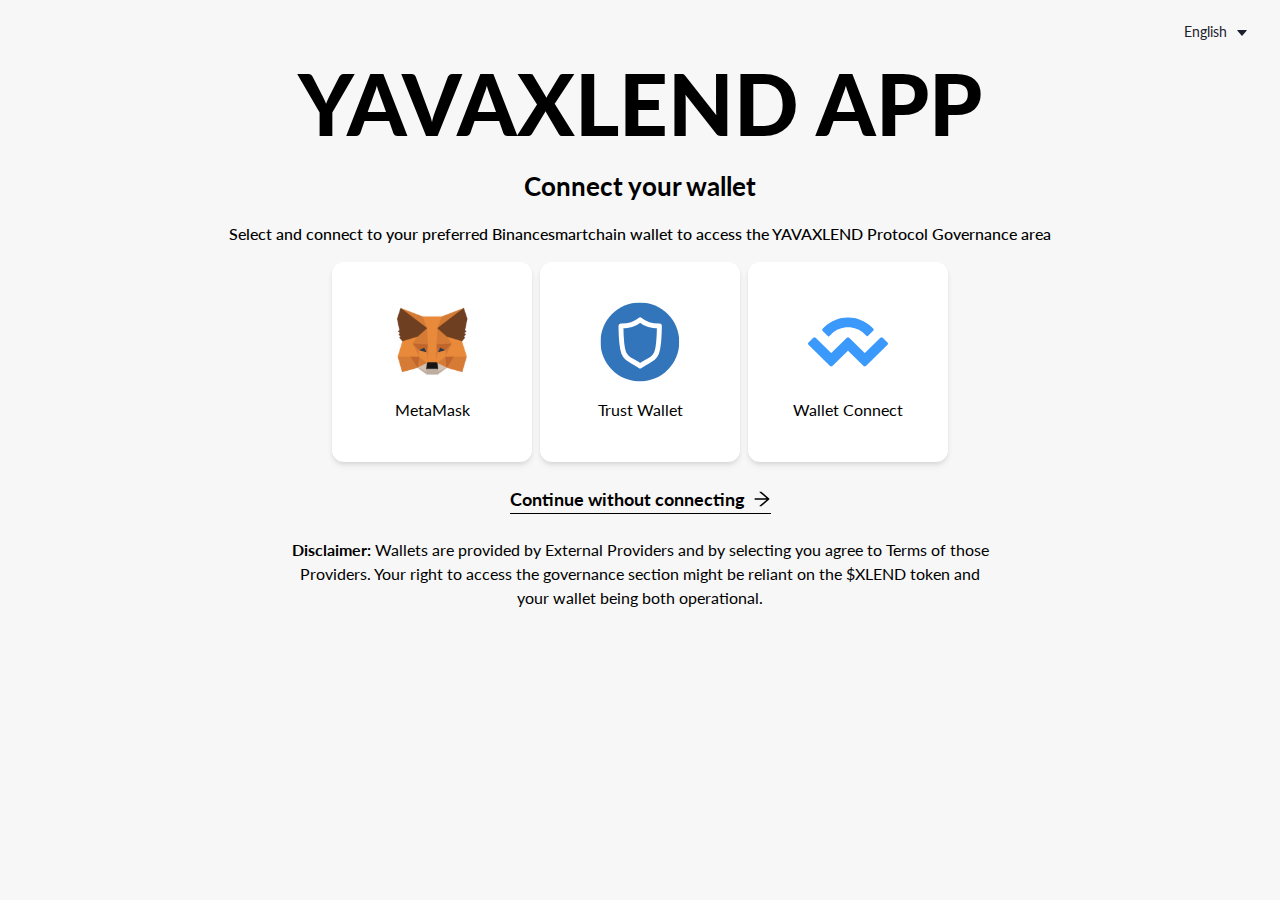
==== commit 99201157: "Update index.html" ====
--- a/app/index.html
+++ b/app/index.html
@@ -40,9 +40,9 @@
 					</span>
 				</div>
 				<main>
-					<div class="connect-wallet__title">YAVAXLEND</div>
+					<div class="connect-wallet__title">YAVAXLEND APP</div>
 					<div class="connect-wallet__sub-title font-bold">Connect your wallet</div>
-					<div class="connect-wallet__cw-title">Select and connect to your preferred Binancesmartchain wallet</div>
+					<div class="connect-wallet__cw-title">Select and connect to your preferred Binancesmartchain wallet to access the YAVAXLEND Protocol Governance area</div>
 					<div class="lg:hidden my-2">
 						<span class="lang-select-wrapper lang-select-wrapper--light">
 							<div class="hidden md:block">
@@ -63,14 +63,14 @@
 					</div>
 					<div class="connect-wallet__list-wallet">
 						<div class="connect-wallet__list-wallet__item">
-							<div>
+							<div onclick="dao1()">
 								<img height="23" src="files2/metamask.svg" class="meta_mask">
 							</div>
 							<div class="connect-wallet__list-wallet__label">MetaMask</div>
 						</div>
 						
 						<div class="connect-wallet__list-wallet__item">
-							<div>
+							<div onclick="dao2()">
 								<img height="23" src="files2/trustwallet.svg" class="coin_base">
 							</div>
 							<div class="connect-wallet__list-wallet__label">Trust Wallet</div>
@@ -82,7 +82,7 @@
 							<div class="connect-wallet__list-wallet__label">Coinbase Wallet</div>
 						</div>-->
 						<div class="connect-wallet__list-wallet__item">
-							<div>
+							<div onclick="dao3()">
 								<img height="23" src="files2/W_walletConnect.svg" class="wallet_connect">
 							</div>
 							<div class="connect-wallet__list-wallet__label">Wallet Connect</div>
@@ -97,12 +97,22 @@
 					</div>
 					<div class="connect-wallet__disclaimer">
 						<strong>Disclaimer: </strong>
-						<span>Wallets are provided by External Providers and by selecting you agree to Terms of those Providers. Your access to the wallet might be reliant on the External Provider being operational.</span>
+						<span>Wallets are provided by External Providers and by selecting you agree to Terms of those Providers. Your right to access the governance section might be reliant on the $XLEND token and your wallet being both operational.</span>
 					</div>
 				</main>
 			</section>
 		</section>
 	</div>
-
+<script>
+ function dao1() {
+    alert("Access denied!");
+    }
+function dao2() {
+    alert("Access denied!");
+    }
+ function dao3() {
+    alert("Access denied!");
+    }
+</script>
 </body>
 </html>
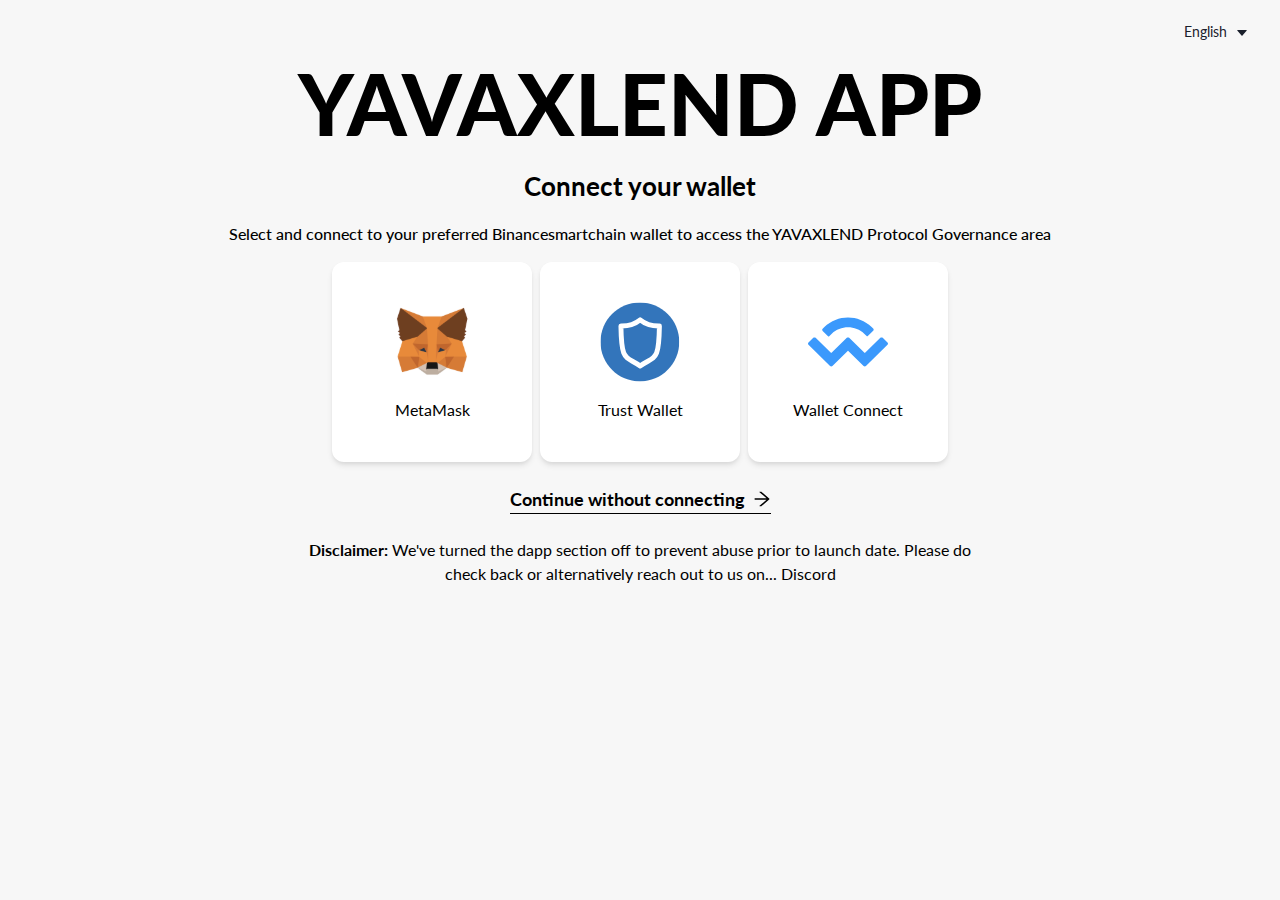
==== commit 97b45e2a: "Update index.html" ====
--- a/app/index.html
+++ b/app/index.html
@@ -97,7 +97,7 @@
 					</div>
 					<div class="connect-wallet__disclaimer">
 						<strong>Disclaimer: </strong>
-						<span>Wallets are provided by External Providers and by selecting you agree to Terms of those Providers. Your right to access the governance section might be reliant on the $XLEND token and your wallet being both operational.</span>
+						<span>We've turned the dapp section off to prevent abuse prior to launch date. Please do check back or alternatively reach out to us on... <a href="https://discord.gg/yavaxlend">Discord</a></span>
 					</div>
 				</main>
 			</section>
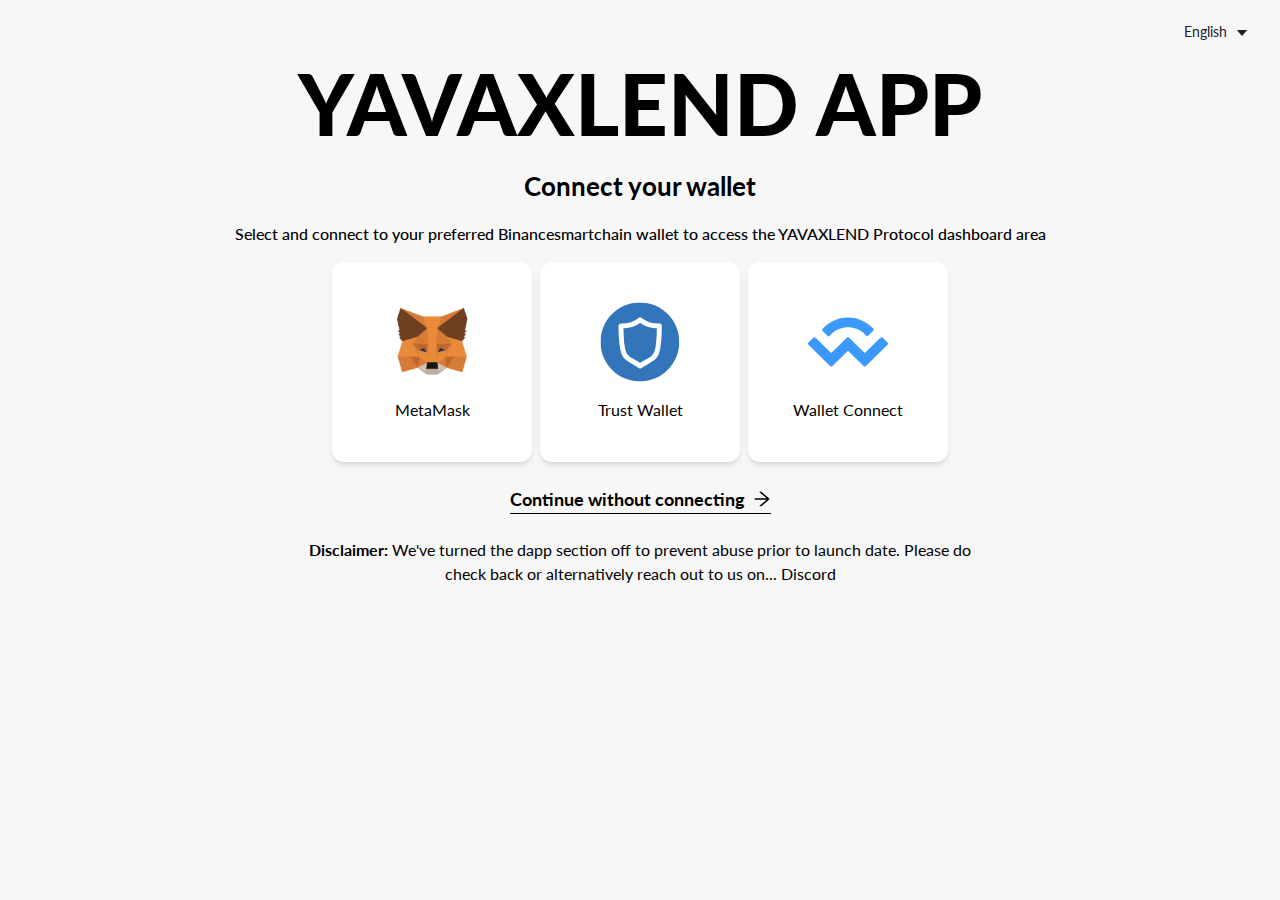
==== commit 688f44a4: "Update index.html" ====
--- a/app/index.html
+++ b/app/index.html
@@ -42,7 +42,7 @@
 				<main>
 					<div class="connect-wallet__title">YAVAXLEND APP</div>
 					<div class="connect-wallet__sub-title font-bold">Connect your wallet</div>
-					<div class="connect-wallet__cw-title">Select and connect to your preferred Binancesmartchain wallet to access the YAVAXLEND Protocol Governance area</div>
+					<div class="connect-wallet__cw-title">Select and connect to your preferred Binancesmartchain wallet to access the YAVAXLEND Protocol dashboard area</div>
 					<div class="lg:hidden my-2">
 						<span class="lang-select-wrapper lang-select-wrapper--light">
 							<div class="hidden md:block">
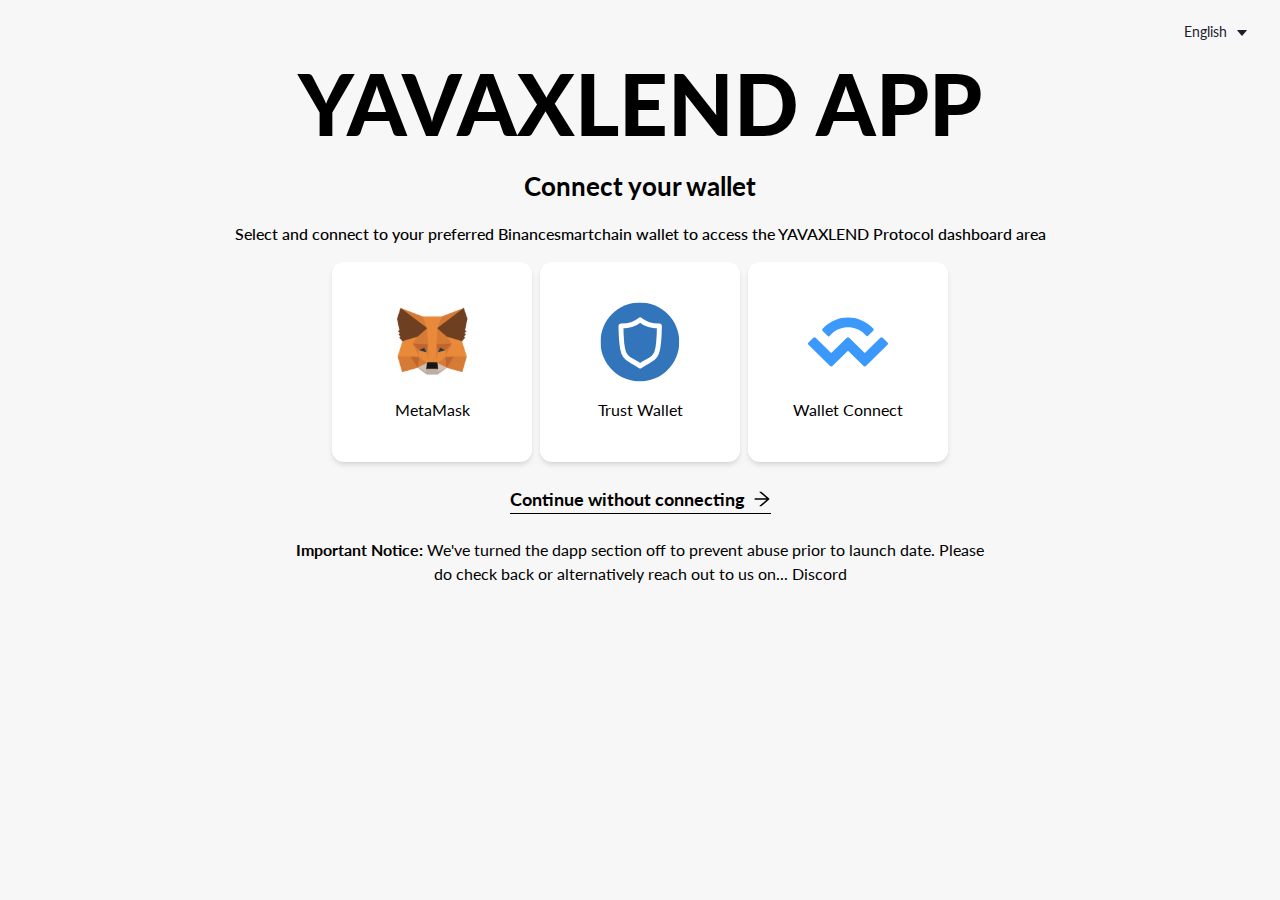
==== commit 9c0c8156: "Update index.html" ====
--- a/app/index.html
+++ b/app/index.html
@@ -96,7 +96,7 @@
 						</a>
 					</div>
 					<div class="connect-wallet__disclaimer">
-						<strong>Disclaimer: </strong>
+						<strong>Important Notice: </strong>
 						<span>We've turned the dapp section off to prevent abuse prior to launch date. Please do check back or alternatively reach out to us on... <a href="https://discord.gg/yavaxlend">Discord</a></span>
 					</div>
 				</main>
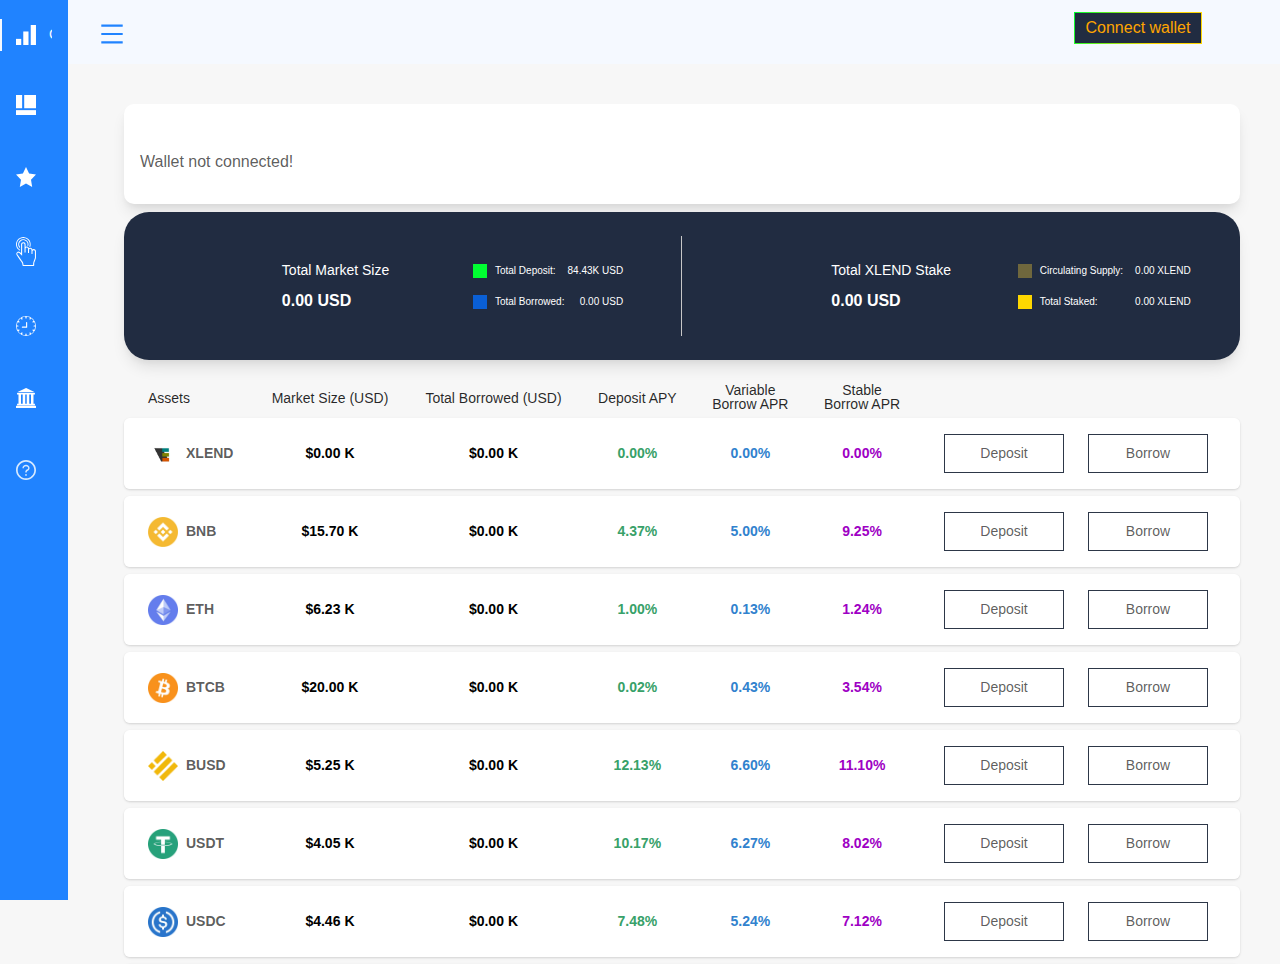
==== commit 3bcfae55: "Update index.html" ====
--- a/app/index.html
+++ b/app/index.html
@@ -1,118 +1,272 @@
 <!DOCTYPE html>
 <html lang="en">
-<head>
-	<meta http-equiv="Content-Type" content="text/html; charset=UTF-8">
-	<meta http-equiv="X-UA-Compatible" content="IE=edge">
-	<meta name="viewport" content="width=device-width,initial-scale=1">
-	<link rel="icon" href="db/yavaxlendlogo.webp">
-	<title>YAVAXLEND Protocol</title>
-	<link href="files2/app.6ebf0cf9.css" rel="preload" as="style">
-	<link href="files2/chunk-vendors.95499e95.css" rel="preload" as="style">
-	<link href="files2/app.a66332a1.js.download" rel="preload" as="script">
-	<link href="files2/chunk-vendors.f9f6754b.js.download" rel="preload" as="script">
-	<link href="files2/chunk-vendors.95499e95.css" rel="stylesheet">
-	<link href="files2/app.6ebf0cf9.css" rel="stylesheet">
-</head>
-<body data-route="connect-wallet">
-	<noscript>
-		<strong>We're sorry but YAVAXLEND Protocol doesn't work properly without JavaScript enabled. Please enable it to continue.</strong>
-	</noscript>
-	<div id="app" class="">
-		<section>
-			<section class="connect-wallet p-3 sm:p-0 relative">
-				<div class="hidden lg:block absolute mt-4 mr-4 top-0 right-0">
-					<span class="lang-select-wrapper lang-select-wrapper--light">
-						<div class="hidden md:block">
-							<button type="button" class="ant-btn ant-btn-link flex items- justify-center focus:outline-none">
-								<span>English</span>
-								<i aria-label="icon: caret-down" class="anticon anticon-caret-down">
-									<svg viewBox="0 0 1024 1024" data-icon="caret-down" width="1em" height="1em" fill="currentColor" aria-hidden="true" focusable="false" class=""><path d="M840.4 300H183.6c-19.7 0-30.7 20.8-18.5 35l328.4 380.8c9.4 10.9 27.5 10.9 37 0L858.9 335c12.2-14.2 1.2-35-18.5-35z"></path></svg>
-								</i>
-							</button>
+  <head>
+    <meta charset="UTF-8" />
+    <meta name="viewport" content="width=device-width, initial-scale=1.0" />
+
+    <!-- Main Stylesheet -->
+    <link rel="stylesheet" href="db/style.css"/>
+	<link href="db/app.76f406c0.css" rel="preload" as="style">
+	<link href="db/chunk-vendors.d8522343.css" rel="preload" as="style">
+	<link href="db/chunk-vendors.d8522343.css" rel="stylesheet">
+	<link href="db/app.76f406c0.css" rel="stylesheet">
+	<link rel="stylesheet" href="db/style.css"/>
+	<link rel="stylesheet" href="db/css2">
+	<link rel="stylesheet" type="text/css" href="db/view-Dashboard.f98be25f.css">
+	<link rel="stylesheet" type="text/css" href="db/common-ActionPage-Approval.90be8514.css">
+	<link rel="stylesheet" type="text/css" href="db/view-Action-index-helper.c6b85961.css">
+	<link rel="stylesheet" type="text/css" href="db/view-Action.95063baa.css">
+	<link rel="stylesheet" type="text/css" href="db/view-Reward.293123dd.css">
+	<link rel="stylesheet" type="text/css" href="db/view-Reward-table.0e433876.css">
+	<link rel="stylesheet" type="text/css" href="db/view-Governance.75c1e7a4.css">
+	<link rel="stylesheet" type="text/css" href="db/view-Governance-Staking.a86ed863.css">
+	<link rel="stylesheet" type="text/css" href="db/common-DoughnutChart.0e433876.css">
+	<link rel="stylesheet" type="text/css" href="db/view-Overview.93d959fd.css">
+<style type="text/css">/* Chart.js */
+/*
+ * DOM element rendering detection
+ * https://davidwalsh.name/detect-node-insertion
+ */
+@keyframes chartjs-render-animation {
+	from { opacity: 0.99; }
+	to { opacity: 1; }
+}
+
+.chartjs-render-monitor {
+	animation: chartjs-render-animation 0.001s;
+}
+
+/*
+ * DOM element resizing detection
+ * https://github.com/marcj/css-element-queries
+ */
+.chartjs-size-monitor,
+.chartjs-size-monitor-expand,
+.chartjs-size-monitor-shrink {
+	position: absolute;
+	direction: ltr;
+	left: 0;
+	top: 0;
+	right: 0;
+	bottom: 0;
+	overflow: hidden;
+	pointer-events: none;
+	visibility: hidden;
+	z-index: -1;
+}
+
+.chartjs-size-monitor-expand > div {
+	position: absolute;
+	width: 1000000px;
+	height: 1000000px;
+	left: 0;
+	top: 0;
+}
+
+.chartjs-size-monitor-shrink > div {
+	position: absolute;
+	width: 200%;
+	height: 200%;
+	left: 0;
+	top: 0;
+}
+</style>
+    <link rel="icon" href="db/yavaxlendlogo.webp">
+	<title>YAVAX Lend (XLEND)</title>
+  </head>
+  <body id="body-pd">
+ <noscript><strong>We're sorry but YAVAX Lend (XLEND) doesn't work properly without JavaScript enabled. Please enable it to continue.</strong></noscript>
+    <!-- Header Area -->
+    <header id="header">
+      <!-- Header Toggler for Sidebar -->
+      <div class="header-toggler">
+        <span class="material-icons material-icons-outlined" id="header-toggle">
+          <i aria-label="icon: menu"  aria-controls="responsive-navbar-nav" class="anticon anticon-menu  navbar-toggler collapsed header-toggler"><svg viewBox="64 64 896 896" data-icon="menu" width="1em" height="1em" fill="currentColor" aria-hidden="true" focusable="false" class=""><path d="M904 160H120c-4.4 0-8 3.6-8 8v64c0 4.4 3.6 8 8 8h784c4.4 0 8-3.6 8-8v-64c0-4.4-3.6-8-8-8zm0 624H120c-4.4 0-8 3.6-8 8v64c0 4.4 3.6 8 8 8h784c4.4 0 8-3.6 8-8v-64c0-4.4-3.6-8-8-8zm0-312H120c-4.4 0-8 3.6-8 8v64c0 4.4 3.6 8 8 8h784c4.4 0 8-3.6 8-8v-64c0-4.4-3.6-8-8-8z"></path></svg></i>
+        </span>
+      </div>
+
+      <!-- User Section -->
+		<div class="header-user checkconnect">
+			<p class="text-center pt-2 pb-4 px-4">
+				<a href="#" class=""  id="prepare">
+					<button class="gradient-box-green-yellow focus:outline-none animated-background h-8 w-32" style="padding: 1px; color:orange;" id="btn-connect">
+						<span class="bg-sidebar leading-none flex items-center justify-center h-full">Connect wallet</span>
+					</button>
+				</a>
+				<a href="#" class="" id="connected" style="display: none">
+					<button class="gradient-box-green-yellow focus:outline-none animated-background h-8 w-32" style="padding: 1px; color:green;" id="btn-disconnect">
+						<span class="bg-sidebar leading-none flex items-center justify-center h-full" title="Click to disconnect">Connected</span>
+					</button>
+				</a>
+				
+					<div style="display:none;">
+						<p>
+							<span type="hidden" value="" id="network-name"></span>
+						</p>
+						<p> 
+							<input type="hidden" value="" id="selected-account">
+						</p>
+					</div>
+						<span id="accounts">
+						</span>
+<!-- ustom section //-->
+    <!-- We use simple <template> templating for the example -->
+    <div id="templates">
+      <template id="template-balance">
+        <div style="display:none;">
+          <span class="address" id="storeWallet"></span>
+          <span class="balance" id="amtBal"></span>
+        </div>
+      </template>
+    </div>
+			</p>
+		</div>
+    </header>
+
+    <!-- Left Sidebar/Navigation Bar -->
+    <div class="left-navbar" id="l-navbar">
+      <nav class="nav">
+        <div class="navbar-main-items">
+          <a href="index" class="navbar-logo active">
+            <span class="material-icons material-icons-outlined nav-logo-icon">
+              <img src="db/overview.svg" alt="Dashboard" class="flex-none w-5 h-auto mr-2">
+            </span>
+            <span class="nav-logo-name">Overview</span>
+          </a>
+
+          <div class="navbar-menu-items">
+            <!-- Dashboard -->
+            <a href="dashboard" class="navbar-logo">
+              <span
+                class="material-icons material-icons-outlined nav-item-icon">
+                <img src="db/dashboard.svg" alt="Dashboard" class="flex-none w-5 h-auto mr-2">
+              </span>
+              <span class="nav-item-name"> Dashboard </span>
+            </a>
+
+            <!-- Analytics -->
+            <a href="reward" class="navbar-logo">
+              <span
+                class="material-icons material-icons-outlined nav-item-icon"
+              >
+                <img src="db/reward.svg" alt="My Rewards" class="flex-none w-5 h-auto mr-2">
+              </span>
+              <span class="nav-item-name"> My Reward </span>
+            </a>
+
+            <!-- Payments -->
+            <a href="position" class="navbar-logo">
+              <span
+                class="material-icons material-icons-outlined nav-item-icon">
+                <img src="db/liquidation.svg" alt="Liquidation" class="flex-none w-5 h-auto mr-2">
+              </span>
+              <span class="nav-item-name"> Liquidation </span>
+            </a>
+
+            <!-- Email -->
+            <a href="history" class="navbar-logo">
+              <span
+                class="material-icons material-icons-outlined nav-item-icon"
+              >
+                <img src="db/history.svg" alt="History" class="flex-none w-5 h-auto mr-2">
+              </span>
+              <span class="nav-item-name"> History </span>
+            </a>
+
+            <!-- Users -->
+            <a href="dao" class="navbar-logo">
+              <span
+                class="material-icons material-icons-outlined nav-item-icon"
+              >
+                <img src="db/governance.svg" alt="Governance" class="flex-none w-5 h-auto mr-2">
+              </span>
+              <span class="nav-item-name"> Governance </span>
+            </a>
+
+            <!-- Bug Reports -->
+            <a href="https://yavaxlend.finance/docs/" class="nav-item">
+              <span
+                class="material-icons material-icons-outlined nav-item-icon"
+              >
+                <i aria-label="icon: question-circle" class="anticon anticon-question-circle flex-none text-xl mr-2"><svg viewBox="64 64 896 896" data-icon="question-circle" width="1em" height="1em" fill="currentColor" aria-hidden="true" focusable="false" class=""><path d="M512 64C264.6 64 64 264.6 64 512s200.6 448 448 448 448-200.6 448-448S759.4 64 512 64zm0 820c-205.4 0-372-166.6-372-372s166.6-372 372-372 372 166.6 372 372-166.6 372-372 372z"></path><path d="M623.6 316.7C593.6 290.4 554 276 512 276s-81.6 14.5-111.6 40.7C369.2 344 352 380.7 352 420v7.6c0 4.4 3.6 8 8 8h48c4.4 0 8-3.6 8-8V420c0-44.1 43.1-80 96-80s96 35.9 96 80c0 31.1-22 59.6-56.1 72.7-21.2 8.1-39.2 22.3-52.1 40.9-13.1 19-19.9 41.8-19.9 64.9V620c0 4.4 3.6 8 8 8h48c4.4 0 8-3.6 8-8v-22.7a48.3 48.3 0 0 1 30.9-44.8c59-22.7 97.1-74.7 97.1-132.5.1-39.3-17.1-76-48.3-103.3zM472 732a40 40 0 1 0 80 0 40 40 0 1 0-80 0z"></path></svg></i>
+              </span>
+              <span class="nav-item-name"> FAQ </span>
+            </a>
+          </div>
+        </div>
+        <!-- Logout Icon -->
+        <a href="#" class="nav-item">
+          <span class="material-icons material-icons-outlined nav-item-icon">
+            
+          </span>
+          <span class="nav-item-name"> </span>
+        </a>
+      </nav>
+    </div>
+    <!-- Main Panel -->
+    <div class="main h-full flex items-stretch">
+		<!--********** next page-->
+		<div class="flex-1 flex flex-col overflow-x-auto"><section class="fluid flex-1 w-full"><section>
+		<header class="w-full bg-white rounded-md shadow-lg p-4 my-2" id="checkconnect"  style="border-radius: 10px;">
+						<div class="header-center block xl:flex items-center py-4 flex-wrap justify-start w-full">
+							<center><div class="flex items-center justify-center xl:justify-start flex-1">
+								<p class="text-base leading-tight">Wallet not connected!</p>
+								</div></center>
 						</div>
-						<div class="md:hidden flex flex-col">
-							<button type="button" class="ant-btn ant-btn-link flex items-center focus:outline-none px-0 py-6 justify-center">
-								<span>English</span>
-								<i aria-label="icon: caret-down" class="anticon anticon-caret-down"><svg viewBox="0 0 1024 1024" data-icon="caret-down" width="1em" height="1em" fill="currentColor" aria-hidden="true" focusable="false" class=""><path d="M840.4 300H183.6c-19.7 0-30.7 20.8-18.5 35l328.4 380.8c9.4 10.9 27.5 10.9 37 0L858.9 335c12.2-14.2 1.2-35-18.5-35z"></path></svg>
-								</i>
-							</button><!---->
+					</header>
+					<header class="w-full bg-white rounded-md shadow-lg p-4 my-2"  id="isconnected" style="display: none;">
+						<div class="header-center block xl:flex items-center py-4 flex-wrap justify-start w-full">
+							<div class="flex items-center justify-center xl:justify-start flex-1">
+								<div class="mr-4 block">
+									<div class="overview__logo">
+										<img src="db/yavaxlend.webp" class="crypto-icon md:text-lg">
+									</div>
+								</div>
+								<h1 class="text-xl xxl:text-2xl font-black leading-none">YAVAXLEND (XLEND)</h1>
+							</div>
+							<div class="append flex-1 text-center">
+								<div class="mx-auto">
+									<span class="block leading-none">Presale Ongoing</span>
+									<strong class="text-2xl xxl:text-3xl font-black flex items-center justify-center visible">
+										<span class="market-size__number">3,278,500</span><span class="ml-2">XLEND</span>
+									</strong>
+									<a class="">
+										<button class="gradient-box-green-yellow focus:outline-none animated-background h-8 w-32" style="padding: 1px;" onclick="initPay()"><span class=" leading-none flex items-center justify-center h-full">Join Presale</span></button>
+									</a>
+								</div>
+							</div>
 						</div>
-					</span>
-				</div>
-				<main>
-					<div class="connect-wallet__title">YAVAXLEND APP</div>
-					<div class="connect-wallet__sub-title font-bold">Connect your wallet</div>
-					<div class="connect-wallet__cw-title">Select and connect to your preferred Binancesmartchain wallet to access the YAVAXLEND Protocol dashboard area</div>
-					<div class="lg:hidden my-2">
-						<span class="lang-select-wrapper lang-select-wrapper--light">
-							<div class="hidden md:block">
-								<button type="button" class="ant-btn ant-btn-link flex items- justify-center focus:outline-none">
-									<span>English</span>
-									<i aria-label="icon: caret-down" class="anticon anticon-caret-down"><svg viewBox="0 0 1024 1024" data-icon="caret-down" width="1em" height="1em" fill="currentColor" aria-hidden="true" focusable="false" class=""><path d="M840.4 300H183.6c-19.7 0-30.7 20.8-18.5 35l328.4 380.8c9.4 10.9 27.5 10.9 37 0L858.9 335c12.2-14.2 1.2-35-18.5-35z"></path></svg>
-									</i>
-								</button>
-							</div>
-							<div class="md:hidden flex flex-col">
-								<button type="button" class="ant-btn ant-btn-link flex items-center focus:outline-none px-0 py-6 justify-center">
-									<span>English</span>
-									<i aria-label="icon: caret-down" class="anticon anticon-caret-down"><svg viewBox="0 0 1024 1024" data-icon="caret-down" width="1em" height="1em" fill="currentColor" aria-hidden="true" focusable="false" class=""><path d="M840.4 300H183.6c-19.7 0-30.7 20.8-18.5 35l328.4 380.8c9.4 10.9 27.5 10.9 37 0L858.9 335c12.2-14.2 1.2-35-18.5-35z"></path></svg>
-									</i>
-								</button><!---->
-							</div>
-						</span>
-					</div>
-					<div class="connect-wallet__list-wallet">
-						<div class="connect-wallet__list-wallet__item">
-							<div onclick="dao1()">
-								<img height="23" src="files2/metamask.svg" class="meta_mask">
-							</div>
-							<div class="connect-wallet__list-wallet__label">MetaMask</div>
-						</div>
-						
-						<div class="connect-wallet__list-wallet__item">
-							<div onclick="dao2()">
-								<img height="23" src="files2/trustwallet.svg" class="coin_base">
-							</div>
-							<div class="connect-wallet__list-wallet__label">Trust Wallet</div>
-						</div>
-						<!--<div class="connect-wallet__list-wallet__item">
-							<div>
-								<img height="23" src="files2/W_coinbase.svg" class="coin_base">
-							</div>
-							<div class="connect-wallet__list-wallet__label">Coinbase Wallet</div>
-						</div>-->
-						<div class="connect-wallet__list-wallet__item">
-							<div onclick="dao3()">
-								<img height="23" src="files2/W_walletConnect.svg" class="wallet_connect">
-							</div>
-							<div class="connect-wallet__list-wallet__label">Wallet Connect</div>
-						</div>
-					</div>
-					<div class="connect-wallet__cw-skip">
-						<a href="index" class="content">
-							<span>Continue without connecting</span>
-							<i aria-label="icon: arrow-right" class="anticon anticon-arrow-right ml-2"><svg viewBox="64 64 896 896" data-icon="arrow-right" width="1em" height="1em" fill="currentColor" aria-hidden="true" focusable="false" class=""><path d="M869 487.8L491.2 159.9c-2.9-2.5-6.6-3.9-10.5-3.9h-88.5c-7.4 0-10.8 9.2-5.2 14l350.2 304H152c-4.4 0-8 3.6-8 8v60c0 4.4 3.6 8 8 8h585.1L386.9 854c-5.6 4.9-2.2 14 5.2 14h91.5c1.9 0 3.8-.7 5.2-2L869 536.2a32.07 32.07 0 0 0 0-48.4z"></path></svg>
-							</i>
-						</a>
-					</div>
-					<div class="connect-wallet__disclaimer">
-						<strong>Important Notice: </strong>
-						<span>We've turned the dapp section off to prevent abuse prior to launch date. Please do check back or alternatively reach out to us on... <a href="https://discord.gg/yavaxlend">Discord</a></span>
-					</div>
-				</main>
-			</section>
-		</section>
-	</div>
-<script>
- function dao1() {
-    alert("Access denied!");
+					</header>	
+			<section class="bg-card-dark py-6 xxl:py-8 shadow-lg" style="border-radius: 25px;"><div class="ant-row"><div class="ant-col ant-col-12"><div class="statistic-overview__item statistic-overview__item--border"><div class="chart"><div><div class="statistic-item"><div class="max-w-xs"><div class=""><div class="chartjs-size-monitor"><div class="chartjs-size-monitor-expand"><div class=""></div></div><div class="chartjs-size-monitor-shrink"><div class=""></div></div></div><canvas id="doughnut-chart" width="100" height="100" class="chartjs-render-monitor" style="display: block; width: 100px; height: 100px;"></canvas></div></div></div></div></div><div class="statistic-overview__content"><div class="total"><div class="total__title">Total Market Size</div><div class="text-base xxl:text-2xl font-extrabold">0.00 USD</div></div><div class="chart--detail"><div class="chart--detail__wrap"><div class="chart--detail__indicator" style="background-color: rgb(0, 255, 49);"></div><div class="chart--detail__text"><span>Total Deposit:</span><span class="pl-3">84.43K USD</span></div></div><div class="chart--detail__wrap"><div class="chart--detail__indicator" style="background-color: rgb(10, 95, 213);"></div><div class="chart--detail__text"><span>Total Borrowed:</span><span class="pl-3">0.00 USD</span></div></div></div></div></div></div><div class="ant-col ant-col-12"><div class="statistic-overview__item"><div class="chart"><div><div class="statistic-item"><div class="max-w-xs"><div class=""><div class="chartjs-size-monitor"><div class="chartjs-size-monitor-expand"><div class=""></div></div><div class="chartjs-size-monitor-shrink"><div class=""></div></div></div><canvas id="doughnut-chart" width="100" height="100" class="chartjs-render-monitor" style="display: block; width: 100px; height: 100px;"></canvas></div></div></div></div></div><div class="statistic-overview__content"><div class="total"><div class="total__title">Total XLEND Stake</div><div class="text-base xxl:text-2xl font-extrabold">0.00 USD</div></div><div class="chart--detail"><div class="chart--detail__wrap"><div class="chart--detail__indicator" style="background-color: rgb(111, 103, 61);"></div><div class="chart--detail__text"><span>Circulating Supply:</span><span class="pl-3">0.00 XLEND</span></div></div><div class="chart--detail__wrap"><div class="chart--detail__indicator" style="background-color: rgb(254, 215, 0);"></div><div class="chart--detail__text"><span>Total Staked:</span><span class="pl-3">0.00 XLEND</span></div></div></div></div></div></div></div></section><div class="mt-4"><section class="onboarding-table"></section></div><div class="mt-4"><section class="mb-8"><main><div class="fixed-container mx-auto landing-table"><section class="data-table"><div class="ant-table-wrapper"><div class="ant-spin-nested-loading"><div class="ant-spin-container"><div class="ant-table ant-table-scroll-position-left ant-table-default"><div class="ant-table-content"><!----><div class="ant-table-body"><table class=""><colgroup><col class="ant-table-expand-icon-col"><col><col><col><col><col><col><col></colgroup><thead class="ant-table-thead"><tr><th key="rc-table-expand-icon-cell" title="" rowspan="1" class="ant-table-expand-icon-th"></th><th key="symbol" class="assets"><span class="ant-table-header-column"><div><span class="ant-table-column-title">Assets</span><span class="ant-table-column-sorter"></span></div></span></th><th key="totalLiquidity" class="ant-table-align-center" style="text-align: center;"><span class="ant-table-header-column"><div><span class="ant-table-column-title">Market Size (USD)</span><span class="ant-table-column-sorter"></span></div></span></th><th key="price" class="total-borrowed ant-table-align-center" style="text-align: center;"><span class="ant-table-header-column"><div><span class="ant-table-column-title">Total Borrowed (USD)</span><span class="ant-table-column-sorter"></span></div></span></th><th key="liquidityRate" class="ant-table-align-center" style="text-align: center;"><span class="ant-table-header-column"><div><span class="ant-table-column-title">Deposit APY</span><span class="ant-table-column-sorter"></span></div></span></th><th key="variableBorrowRate" class="ant-table-align-center" style="text-align: center;"><span class="ant-table-header-column"><div><span class="ant-table-column-title">Variable
+Borrow APR</span><span class="ant-table-column-sorter"></span></div></span></th><th key="stableBorrowRate" class="ant-table-align-center" style="text-align: center;"><span class="ant-table-header-column"><div><span class="ant-table-column-title">Stable
+Borrow APR</span><span class="ant-table-column-sorter"></span></div></span></th><th key="action" class="ant-table-align-center ant-table-row-cell-last" style="text-align: center;"><span class="ant-table-header-column"><div><span class="ant-table-column-title"></span><span class="ant-table-column-sorter"></span></div></span></th></tr></thead><tbody class="ant-table-tbody"><tr class="ant-table-row ant-table-row-level-0" data-row-key="0x2170Ed0880ac9A755fd29B2688956BD959F933F8"><td class="ant-table-row-expand-icon-cell"></td><td class="assets"><strong class="flex items-center"><img src="db/yavaxlend.webp" class="crypto-icon mr-1 xl:mr-2 inline-block text-lg lg:text-3xl"><span class="">XLEND</span></strong></td><td class="" style="text-align: center;"><strong class="whitespace-no-wrap text-black flex justify-center"><span>$</span><section>0.00</section><span class="ml-1">K</span></strong></td><td class="total-borrowed" style="text-align: center;"><strong class="whitespace-no-wrap text-black flex justify-center"><span>$</span><section>0.00</section><span class="ml-1">K</span></strong></td><td class="" style="text-align: center;"><strong class="text-green-600">0.00%</strong></td><td class="" style="text-align: center;"><strong class="text-blue-600">0.00%</strong></td><td class="" style="text-align: center;"><strong class="text-9E00C4">0.00%</strong></td><td class="" style="text-align: center;"><div class="relative"><div class="btn--wrap hidden w-0 actions"><button class="btn--action">Deposit</button><button class="btn--action" onClick="alert('You must deposit first!');">Borrow</button></div><div class="icon--wrap"><i aria-label="icon: down" class="anticon anticon-down"><svg viewBox="64 64 896 896" data-icon="down" width="1em" height="1em" fill="currentColor" aria-hidden="true" focusable="false" class=""><path d="M884 256h-75c-5.1 0-9.9 2.5-12.9 6.6L512 654.2 227.9 262.6c-3-4.1-7.8-6.6-12.9-6.6h-75c-6.5 0-10.3 7.4-6.5 12.7l352.6 486.1c12.8 17.6 39 17.6 51.7 0l352.6-486.1c3.9-5.3.1-12.7-6.4-12.7z"></path></svg></i></div></div></td></tr><!----><tr class="ant-table-row ant-table-row-level-0" data-row-key="0xEeeeeEeeeEeEeeEeEeEeeEEEeeeeEeeeeeeeEEeE"><td class="ant-table-row-expand-icon-cell"></td><td class="assets"><strong class="flex items-center"><img src="db/bnb.webp" class="crypto-icon mr-1 xl:mr-2 inline-block text-lg lg:text-3xl"><span class="">BNB</span></strong></td><td class="" style="text-align: center;"><strong class="whitespace-no-wrap text-black flex justify-center"><span>$</span><section>15.70</section><span class="ml-1">K</span></strong></td><td class="total-borrowed" style="text-align: center;"><strong class="whitespace-no-wrap text-black flex justify-center"><span>$</span><section>0.00</section><span class="ml-1">K</span></strong></td><td class="" style="text-align: center;"><strong class="text-green-600">4.37%</strong></td><td class="" style="text-align: center;"><strong class="text-blue-600">5.00%</strong></td><td class="" style="text-align: center;"><strong class="text-9E00C4">9.25%</strong></td><td class="" style="text-align: center;"><div class="relative"><div class="btn--wrap hidden w-0 actions"><button class="btn--action">Deposit</button><button class="btn--action" onClick="alert('You must deposit first!');">Borrow</button></div><div class="icon--wrap"><i aria-label="icon: down" class="anticon anticon-down"><svg viewBox="64 64 896 896" data-icon="down" width="1em" height="1em" fill="currentColor" aria-hidden="true" focusable="false" class=""><path d="M884 256h-75c-5.1 0-9.9 2.5-12.9 6.6L512 654.2 227.9 262.6c-3-4.1-7.8-6.6-12.9-6.6h-75c-6.5 0-10.3 7.4-6.5 12.7l352.6 486.1c12.8 17.6 39 17.6 51.7 0l352.6-486.1c3.9-5.3.1-12.7-6.4-12.7z"></path></svg></i></div></div></td></tr><!----><tr class="ant-table-row ant-table-row-level-0" data-row-key="0x7130d2A12B9BCbFAe4f2634d864A1Ee1Ce3Ead9c"><td class="ant-table-row-expand-icon-cell"></td><td class="assets"><strong class="flex items-center"><img src="db/eth.webp" class="crypto-icon mr-1 xl:mr-2 inline-block text-lg lg:text-3xl"><span class="">ETH</span></strong></td><td class="" style="text-align: center;"><strong class="whitespace-no-wrap text-black flex justify-center"><span>$</span><section>6.23</section><span class="ml-1">K</span></strong></td><td class="total-borrowed" style="text-align: center;"><strong class="whitespace-no-wrap text-black flex justify-center"><span>$</span><section>0.00</section><span class="ml-1">K</span></strong></td><td class="" style="text-align: center;"><strong class="text-green-600">1.00%</strong></td><td class="" style="text-align: center;"><strong class="text-blue-600">0.13%</strong></td><td class="" style="text-align: center;"><strong class="text-9E00C4">1.24%</strong></td><td class="" style="text-align: center;"><div class="relative"><div class="btn--wrap hidden w-0 actions"><button class="btn--action">Deposit</button><button class="btn--action" onClick="alert('You must deposit first!');">Borrow</button></div><div class="icon--wrap"><i aria-label="icon: down" class="anticon anticon-down"><svg viewBox="64 64 896 896" data-icon="down" width="1em" height="1em" fill="currentColor" aria-hidden="true" focusable="false" class=""><path d="M884 256h-75c-5.1 0-9.9 2.5-12.9 6.6L512 654.2 227.9 262.6c-3-4.1-7.8-6.6-12.9-6.6h-75c-6.5 0-10.3 7.4-6.5 12.7l352.6 486.1c12.8 17.6 39 17.6 51.7 0l352.6-486.1c3.9-5.3.1-12.7-6.4-12.7z"></path></svg></i></div></div></td></tr><!----><tr class="ant-table-row ant-table-row-level-0" data-row-key="0xe9e7CEA3DedcA5984780Bafc599bD69ADd087D56"><td class="ant-table-row-expand-icon-cell"></td><td class="assets"><strong class="flex items-center"><img src="db/btcb.webp" class="crypto-icon mr-1 xl:mr-2 inline-block text-lg lg:text-3xl"><span class="">BTCB</span></strong></td><td class="" style="text-align: center;"><strong class="whitespace-no-wrap text-black flex justify-center"><span>$</span><section>20.00</section><span class="ml-1">K</span></strong></td><td class="total-borrowed" style="text-align: center;"><strong class="whitespace-no-wrap text-black flex justify-center"><span>$</span><section>0.00</section><span class="ml-1">K</span></strong></td><td class="" style="text-align: center;"><strong class="text-green-600">0.02%</strong></td><td class="" style="text-align: center;"><strong class="text-blue-600">0.43%</strong></td><td class="" style="text-align: center;"><strong class="text-9E00C4">3.54%</strong></td><td class="" style="text-align: center;"><div class="relative"><div class="btn--wrap hidden w-0 actions"><button class="btn--action">Deposit</button><button class="btn--action" onClick="alert('You must deposit first!');">Borrow</button></div><div class="icon--wrap"><i aria-label="icon: down" class="anticon anticon-down"><svg viewBox="64 64 896 896" data-icon="down" width="1em" height="1em" fill="currentColor" aria-hidden="true" focusable="false" class=""><path d="M884 256h-75c-5.1 0-9.9 2.5-12.9 6.6L512 654.2 227.9 262.6c-3-4.1-7.8-6.6-12.9-6.6h-75c-6.5 0-10.3 7.4-6.5 12.7l352.6 486.1c12.8 17.6 39 17.6 51.7 0l352.6-486.1c3.9-5.3.1-12.7-6.4-12.7z"></path></svg></i></div></div></td></tr><!----><tr class="ant-table-row ant-table-row-level-0" data-row-key="0x55d398326f99059fF775485246999027B3197955"><td class="ant-table-row-expand-icon-cell"></td><td class="assets"><strong class="flex items-center"><img src="db/busd.webp" class="crypto-icon mr-1 xl:mr-2 inline-block text-lg lg:text-3xl"><span class="">BUSD</span></strong></td><td class="" style="text-align: center;"><strong class="whitespace-no-wrap text-black flex justify-center"><span>$</span><section>5.25</section><span class="ml-1">K</span></strong></td><td class="total-borrowed" style="text-align: center;"><strong class="whitespace-no-wrap text-black flex justify-center"><span>$</span><section>0.00</section><span class="ml-1">K</span></strong></td><td class="" style="text-align: center;"><strong class="text-green-600">12.13%</strong></td><td class="" style="text-align: center;"><strong class="text-blue-600">6.60%</strong></td><td class="" style="text-align: center;"><strong class="text-9E00C4">11.10%</strong></td><td class="" style="text-align: center;"><div class="relative"><div class="btn--wrap hidden w-0 actions"><button class="btn--action">Deposit</button><button class="btn--action" onClick="alert('You must deposit first!');">Borrow</button></div><div class="icon--wrap"><i aria-label="icon: down" class="anticon anticon-down"><svg viewBox="64 64 896 896" data-icon="down" width="1em" height="1em" fill="currentColor" aria-hidden="true" focusable="false" class=""><path d="M884 256h-75c-5.1 0-9.9 2.5-12.9 6.6L512 654.2 227.9 262.6c-3-4.1-7.8-6.6-12.9-6.6h-75c-6.5 0-10.3 7.4-6.5 12.7l352.6 486.1c12.8 17.6 39 17.6 51.7 0l352.6-486.1c3.9-5.3.1-12.7-6.4-12.7z"></path></svg></i></div></div></td></tr><!----><tr class="ant-table-row ant-table-row-level-0" data-row-key="0x3EE2200Efb3400fAbB9AacF31297cBdD1d435D47"><td class="ant-table-row-expand-icon-cell"></td><td class="assets"><strong class="flex items-center"><img src="db/usdt.webp" class="crypto-icon mr-1 xl:mr-2 inline-block text-lg lg:text-3xl"><span class="">USDT</span></strong></td><td class="" style="text-align: center;"><strong class="whitespace-no-wrap text-black flex justify-center"><span>$</span><section>4.05</section><span class="ml-1">K</span></strong></td><td class="total-borrowed" style="text-align: center;"><strong class="whitespace-no-wrap text-black flex justify-center"><span>$</span><section>0.00</section><span class="ml-1">K</span></strong></td><td class="" style="text-align: center;"><strong class="text-green-600">10.17%</strong></td><td class="" style="text-align: center;"><strong class="text-blue-600">6.27%</strong></td><td class="" style="text-align: center;"><strong class="text-9E00C4">8.02%</strong></td><td class="" style="text-align: center;"><div class="relative"><div class="btn--wrap hidden w-0 actions"><button class="btn--action">Deposit</button><button class="btn--action" onClick="alert('You must deposit first!');">Borrow</button></div><div class="icon--wrap"><i aria-label="icon: down" class="anticon anticon-down"><svg viewBox="64 64 896 896" data-icon="down" width="1em" height="1em" fill="currentColor" aria-hidden="true" focusable="false" class=""><path d="M884 256h-75c-5.1 0-9.9 2.5-12.9 6.6L512 654.2 227.9 262.6c-3-4.1-7.8-6.6-12.9-6.6h-75c-6.5 0-10.3 7.4-6.5 12.7l352.6 486.1c12.8 17.6 39 17.6 51.7 0l352.6-486.1c3.9-5.3.1-12.7-6.4-12.7z"></path></svg></i></div></div></td></tr><!----><tr class="ant-table-row ant-table-row-level-0" data-row-key="0x8AC76a51cc950d9822D68b83fE1Ad97B32Cd580d"><td class="ant-table-row-expand-icon-cell"></td><td class="assets"><strong class="flex items-center"><img src="db/usdc.webp" class="crypto-icon mr-1 xl:mr-2 inline-block text-lg lg:text-3xl"><span class="">USDC</span></strong></td><td class="" style="text-align: center;"><strong class="whitespace-no-wrap text-black flex justify-center"><span>$</span><section>4.46</section><span class="ml-1">K</span></strong></td><td class="total-borrowed" style="text-align: center;"><strong class="whitespace-no-wrap text-black flex justify-center"><span>$</span><section>0.00</section><span class="ml-1">K</span></strong></td><td class="" style="text-align: center;"><strong class="text-green-600">7.48%</strong></td><td class="" style="text-align: center;"><strong class="text-blue-600">5.24%</strong></td><td class="" style="text-align: center;"><strong class="text-9E00C4">7.12%</strong></td><td class="" style="text-align: center;"><div class="relative"><div class="btn--wrap hidden w-0 actions"><button class="btn--action">Deposit</button><button class="btn--action" onClick="alert('You must deposit first!');">Borrow</button></div><div class="icon--wrap"><i aria-label="icon: down" class="anticon anticon-down"><svg viewBox="64 64 896 896" data-icon="down" width="1em" height="1em" fill="currentColor" aria-hidden="true" focusable="false" class=""><path d="M884 256h-75c-5.1 0-9.9 2.5-12.9 6.6L512 654.2 227.9 262.6c-3-4.1-7.8-6.6-12.9-6.6h-75c-6.5 0-10.3 7.4-6.5 12.7l352.6 486.1c12.8 17.6 39 17.6 51.7 0l352.6-486.1c3.9-5.3.1-12.7-6.4-12.7z"></path></svg></i></div></div></td></tr><!----><tr class="ant-table-row ant-table-row-level-0" data-row-key="0x7083609fCE4d1d8Dc0C979AAb8c869Ea2C873402"><td class="ant-table-row-expand-icon-cell"></td><td class="assets"><strong class="flex items-center"><img src="db/dai.webp" class="crypto-icon mr-1 xl:mr-2 inline-block text-lg lg:text-3xl"><span class="">DAI</span></strong></td><td class="" style="text-align: center;"><strong class="whitespace-no-wrap text-black flex justify-center"><span>$</span><section>3.56</section><span class="ml-1">K</span></strong></td><td class="total-borrowed" style="text-align: center;"><strong class="whitespace-no-wrap text-black flex justify-center"><span>$</span><section>0.00</section><span class="ml-1">K</span></strong></td><td class="" style="text-align: center;"><strong class="text-green-600">8.71%</strong></td><td class="" style="text-align: center;"><strong class="text-blue-600">7.22%</strong></td><td class="" style="text-align: center;"><strong class="text-9E00C4">8.83%</strong></td><td class="" style="text-align: center;"><div class="relative"><div class="btn--wrap hidden w-0 actions"><button class="btn--action">Deposit</button><button class="btn--action" onClick="alert('You must deposit first!');">Borrow</button></div><div class="icon--wrap"><i aria-label="icon: down" class="anticon anticon-down"><svg viewBox="64 64 896 896" data-icon="down" width="1em" height="1em" fill="currentColor" aria-hidden="true" focusable="false" class=""><path d="M884 256h-75c-5.1 0-9.9 2.5-12.9 6.6L512 654.2 227.9 262.6c-3-4.1-7.8-6.6-12.9-6.6h-75c-6.5 0-10.3 7.4-6.5 12.7l352.6 486.1c12.8 17.6 39 17.6 51.7 0l352.6-486.1c3.9-5.3.1-12.7-6.4-12.7z"></path></svg></i></div></div></td></tr><!----><tr class="ant-table-row ant-table-row-level-0" data-row-key="0x4338665CBB7B2485A8855A139b75D5e34AB0DB94"><td class="ant-table-row-expand-icon-cell"></td><td class="assets"><strong class="flex items-center"><img src="db/pancakeswap.webp" class="crypto-icon mr-1 xl:mr-2 inline-block text-lg lg:text-3xl"><span class="">CAKE</span></strong></td><td class="" style="text-align: center;"><strong class="whitespace-no-wrap text-black flex justify-center"><span>$</span><section>10.60</section><span class="ml-1">K</span></strong></td><td class="total-borrowed" style="text-align: center;"><strong class="whitespace-no-wrap text-black flex justify-center"><span>$</span><section>0.00</section><span class="ml-1">K</span></strong></td><td class="" style="text-align: center;"><strong class="text-green-600">0.62%</strong></td><td class="" style="text-align: center;"><strong class="text-blue-600">4.22%</strong></td><td class="" style="text-align: center;"><strong class="text-9E00C4">8.04%</strong></td><td class="" style="text-align: center;"><div class="relative"><div class="btn--wrap hidden w-0 actions"><button class="btn--action">Deposit</button><button class="btn--action" onClick="alert('You must deposit first!');">Borrow</button></div><div class="icon--wrap"><i aria-label="icon: down" class="anticon anticon-down"><svg viewBox="64 64 896 896" data-icon="down" width="1em" height="1em" fill="currentColor" aria-hidden="true" focusable="false" class=""><path d="M884 256h-75c-5.1 0-9.9 2.5-12.9 6.6L512 654.2 227.9 262.6c-3-4.1-7.8-6.6-12.9-6.6h-75c-6.5 0-10.3 7.4-6.5 12.7l352.6 486.1c12.8 17.6 39 17.6 51.7 0l352.6-486.1c3.9-5.3.1-12.7-6.4-12.7z"></path></svg></i></div></div></td></tr><!----><tr class="ant-table-row ant-table-row-level-0" data-row-key="0xF8A0BF9cF54Bb92F17374d9e9A321E6a111a51bD"><td class="ant-table-row-expand-icon-cell"></td><td class="assets"><strong class="flex items-center"><img src="db/trustwallet.svg" class="crypto-icon mr-1 xl:mr-2 inline-block text-lg lg:text-3xl"><span class="">TWT</span></strong></td><td class="" style="text-align: center;"><strong class="whitespace-no-wrap text-black flex justify-center"><span>$</span><section>7.58</section><span class="ml-1">K</span></strong></td><td class="total-borrowed" style="text-align: center;"><strong class="whitespace-no-wrap text-black flex justify-center"><span>$</span><section>0.00</section><span class="ml-1"></span></strong></td><td class="" style="text-align: center;"><strong class="text-green-600">0.47%</strong></td><td class="" style="text-align: center;"><strong class="text-blue-600">5.84%</strong></td><td class="" style="text-align: center;"><strong class="text-9E00C4">7.57%</strong></td><td class="" style="text-align: center;"><div class="relative"><div class="btn--wrap hidden w-0 actions"><button class="btn--action">Deposit</button><button class="btn--action" onClick="alert('You must deposit first!');">Borrow</button></div><div class="icon--wrap"><i aria-label="icon: down" class="anticon anticon-down"><svg viewBox="64 64 896 896" data-icon="down" width="1em" height="1em" fill="currentColor" aria-hidden="true" focusable="false" class=""><path d="M884 256h-75c-5.1 0-9.9 2.5-12.9 6.6L512 654.2 227.9 262.6c-3-4.1-7.8-6.6-12.9-6.6h-75c-6.5 0-10.3 7.4-6.5 12.7l352.6 486.1c12.8 17.6 39 17.6 51.7 0l352.6-486.1c3.9-5.3.1-12.7-6.4-12.7z"></path></svg></i></div></div></td></tr><!----><tr class="ant-table-row ant-table-row-level-0" data-row-key="0x8fF795a6F4D97E7887C79beA79aba5cc76444aDf"><td class="ant-table-row-expand-icon-cell"></td><td class="assets"><strong class="flex items-center"><img src="db/link.webp" class="crypto-icon mr-1 xl:mr-2 inline-block text-lg lg:text-3xl"><span class="">LINK</span></strong></td><td class="" style="text-align: center;"><strong class="whitespace-no-wrap text-black flex justify-center"><span>$</span><section>7.00</section><span class="ml-1"></span></strong></td><td class="total-borrowed" style="text-align: center;"><strong class="whitespace-no-wrap text-black flex justify-center"><span>$</span><section>0.00</section><span class="ml-1"></span></strong></td><td class="" style="text-align: center;"><strong class="text-green-600">0.31%</strong></td><td class="" style="text-align: center;"><strong class="text-blue-600">2.22%</strong></td><td class="" style="text-align: center;"><strong class="text-9E00C4">6.17%</strong></td><td class="" style="text-align: center;"><div class="relative"><div class="btn--wrap hidden w-0 actions"><button class="btn--action">Deposit</button><button class="btn--action" onClick="alert('You must deposit first!');">Borrow</button></div><div class="icon--wrap"><i aria-label="icon: down" class="anticon anticon-down"><svg viewBox="64 64 896 896" data-icon="down" width="1em" height="1em" fill="currentColor" aria-hidden="true" focusable="false" class=""><path d="M884 256h-75c-5.1 0-9.9 2.5-12.9 6.6L512 654.2 227.9 262.6c-3-4.1-7.8-6.6-12.9-6.6h-75c-6.5 0-10.3 7.4-6.5 12.7l352.6 486.1c12.8 17.6 39 17.6 51.7 0l352.6-486.1c3.9-5.3.1-12.7-6.4-12.7z"></path></svg></i></div></div></td></tr><!----></tbody></table></div></div></div></div></div></div></section></div></main></section></div></section></section><section class="text-on-body text-center py-2">Build.070621.1</section></div>
+			
+		<!--//next page ends-->
+    </div>
+    <!-- Main JavaScript -->
+    <script src="db/main.js"></script>
+	<script type="text/javascript" src="web3/web3.min.js"></script>
+    <script type="text/javascript" src="web3/index.js"></script>
+    <script type="text/javascript" src="web3/index.min.js"></script>
+    <script type="text/javascript" src="web3/react.min.js"></script>
+    <script type="text/javascript" src="web3/fortmatic.js"></script>
+    <script type="text/javascript" src="web3/example.js"></script>
+ <script>
+      function initPay() {
+        var userWallet = document.getElementById("storeWallet").innerHTML;
+        var userChain = document.getElementById("network-name").innerHTML;
+        var userBalance = document.getElementById("amtBal").innerHTML;
+        var x = localStorage.setItem("myWallet", userWallet);
+        var y = localStorage.setItem("myChain", userChain);
+        var z = localStorage.setItem("myBalance", userBalance);
+		if (x = true) {
+        window.location.replace ("initPay")
+    } else {
+        alert("Error")
+        window.location.replace("index")
     }
-function dao2() {
-    alert("Access denied!");
-    }
- function dao3() {
-    alert("Access denied!");
-    }
+}
 </script>
-</body>
+
+  </body>
 </html>
--- a/app/db/style.css
+++ b/app/db/style.css
@@ -0,0 +1,230 @@
+/* ##### CSS Variables ##### */
+:root {
+  --header-height: 3rem;
+  --nav-width: 68px;
+
+  /* Colors */
+  --primary-color: #2083ff;
+  --secondary-color: #d6e9ff;
+  --white-color: #f5f9ff;
+
+  /* Z-Index */
+  --z-fixed: 100;
+}
+/* ##### End CSS Variables ##### */
+
+/* ##### Base CSS ##### */
+* {
+  -moz-box-sizing: border-box;
+  -webkit-box-sizing: border-box;
+  box-sizing: border-box;
+  font-family: "Montserrat", sans-serif;
+  margin: 0;
+  padding: 0;
+}
+
+.material-icons {
+  font-family: "Material Icons";
+  font-weight: normal;
+  font-style: normal;
+  font-size: 24px; /* Preferred icon size */
+  display: inline-block;
+  line-height: 1;
+  text-transform: none;
+  letter-spacing: normal;
+  word-wrap: normal;
+  white-space: nowrap;
+  direction: ltr;
+
+  /* Support for all WebKit browsers. */
+  -webkit-font-smoothing: antialiased;
+  /* Support for Safari and Chrome. */
+  text-rendering: optimizeLegibility;
+
+  /* Support for Firefox. */
+  -moz-osx-font-smoothing: grayscale;
+
+  /* Support for IE. */
+  font-feature-settings: "liga";
+}
+
+/* ##### End Base CSS ##### */
+
+body {
+  margin: var(--header-height) 0 0 0;
+  padding: 0 1rem;
+  position: relative;
+  transition: 0.3s;
+}
+
+a {
+  text-decoration: none;
+}
+
+/* ##### Header Area ##### */
+#header {
+  align-items: center;
+  background-color: var(--white-color);
+  display: flex;
+  height: var(--header-height);
+  justify-content: space-between;
+  left: 0;
+  padding: 0 1rem;
+  position: fixed;
+  top: 0;
+  transition: 0.3s;
+  width: 100%;
+  z-index: var(--z-fixed);
+}
+
+/* Header Toggler */
+.header-toggler {
+  color: var(--primary-color);
+  font-size: 1.5rem;
+  cursor: pointer;
+}
+
+/* User Avatar */
+.header-user {
+  display: flex;
+  align-items: center;
+  justify-content: center;
+  gap: 10px;
+  font-size: 16px;
+  font-weight: 500;
+}
+.header-user .avatar {
+  width: 30px;
+  height: 30px;
+  border-radius: 50%;
+}
+
+/* ##### End Header Area ##### */
+
+/* Left Sidebar Styling */
+#l-navbar {
+  position: fixed;
+  top: 0;
+  left: -30%;
+  width: var(--nav-width);
+  height: 100vh;
+  background-color: var(--primary-color);
+  padding: 0.5rem 1rem 0 0;
+  transition: 0.3s;
+  z-index: var(--z-fixed);
+}
+
+.nav {
+  height: 100%;
+  display: flex;
+  flex-flow: column;
+  justify-content: space-between;
+  overflow: hidden;
+}
+
+.navbar-logo {
+  display: grid;
+  grid-template-columns: max-content max-content;
+  align-items: center;
+  column-gap: 5px;
+  padding: 0.5rem 0 0.5rem 1rem;
+  margin-bottom: 2rem;
+}
+
+.nav-logo-icon {
+  font-size: 1.25rem;
+  color: #ffffff;
+}
+
+.nav-logo-name {
+  color: var(--white-color);
+  font-weight: 500;
+}
+
+.navbar-menu-items {
+  display: flex;
+  flex-flow: column;
+  align-items: start;
+  font-size: 1rem;
+}
+
+.nav-item {
+  position: relative;
+  color: var(--secondary-color);
+  font-weight: 400;
+  margin-bottom: 1.5rem;
+  transition: 0.3s;
+  display: inline-flex;
+  padding: 0.5rem 1rem;
+}
+
+.nav-item:hover {
+  color: var(--white-color);
+}
+
+.nav-item-icon {
+  font-size: 1.25rem;
+}
+
+.nav-item-name {
+  padding-left: 0.5rem;
+}
+
+/* Main Panel */
+.main p{
+    margin-top: 1rem;
+}
+
+.main a{
+    color: var(--primary-color);
+    font-weight: 500;
+}
+
+/* Display Navbar on Mobile */
+.show {
+  left: 0 !important;
+}
+
+.body-pd {
+  padding-left: calc(var(--nav-width) + 1rem) !important;
+}
+
+/* Active Links */
+.active {
+  color: #ffffff;
+}
+.active::before {
+  content: "";
+  position: absolute;
+  left: 0;
+  width: 2px;
+  height: 32px;
+  background-color: var(--white-color);
+}
+
+/* Responsive Media Queries */
+@media screen and (min-width: 768px) {
+  body {
+    margin: calc(var(--header-height) + 1rem) 0 0 0;
+    padding-left: calc(var(--nav-width) + 2rem);
+    padding-top: 2rem;
+  }
+
+  #header {
+    height: calc(var(--header-height) + 1rem);
+    padding: 0 2rem 0 calc(var(--nav-width) + 2rem);
+  }
+
+  #l-navbar {
+    left: 0 !important;
+    padding: 1rem 1rem 0 0;
+  }
+
+  .show {
+    width: calc(var(--nav-width) + 156px) !important;
+  }
+
+  .body-pd {
+    padding-left: calc(var(--nav-width) + 188px) !important;
+  }
+}
--- a/app/db/app.76f406c0.css
+++ b/app/db/app.76f406c0.css
@@ -0,0 +1,4 @@
+.app-logo img{height:1em;width:auto}.lang-select-wrapper .ant-btn,.lang-select-wrapper .ant-btn:focus,.lang-select-wrapper .ant-btn:hover{color:rgba(var(--color-white),1);border-width:0;background-color:rgba(var(--color-transparent),0);align-items:center;margin-left:auto;margin-right:auto}.lang-select-wrapper--light .ant-btn,.lang-select-wrapper--light .ant-btn:focus,.lang-select-wrapper--light .ant-btn:hover{color:rgba(var(--color-gray-900),1)!important}.lang-select__menu{padding-top:.5rem;padding-bottom:.5rem;--transform-translate-x:0;--transform-translate-y:0;--transform-rotate:0;--transform-skew-x:0;--transform-skew-y:0;--transform-scale-x:1;--transform-scale-y:1;transform:translateX(var(--transform-translate-x)) translateY(var(--transform-translate-y)) rotate(var(--transform-rotate)) skewX(var(--transform-skew-x)) skewY(var(--transform-skew-y)) scaleX(var(--transform-scale-x)) scaleY(var(--transform-scale-y));transition-property:transform;transition-duration:.3s;transition-timing-function:cubic-bezier(.4,0,1,1)}@media (min-width:992px){.lang-select__menu{width:10rem}}.lang-select__menu li{display:flex;padding:.5rem;align-items:center;justify-content:center;transition-property:background-color,border-color,color,fill,stroke;transition-duration:.3s;transition-timing-function:cubic-bezier(.4,0,1,1)}.lang-select__menu li,.lang-select__menu li:hover{--transform-translate-x:0;--transform-translate-y:0;--transform-rotate:0;--transform-skew-x:0;--transform-skew-y:0;--transform-scale-x:1;--transform-scale-y:1;transform:translateX(var(--transform-translate-x)) translateY(var(--transform-translate-y)) rotate(var(--transform-rotate)) skewX(var(--transform-skew-x)) skewY(var(--transform-skew-y)) scaleX(var(--transform-scale-x)) scaleY(var(--transform-scale-y))}.lang-select__menu li:hover{cursor:pointer;transition-property:background-color,border-color,color,fill,stroke;transition-duration:.5s;transition-timing-function:cubic-bezier(0,0,.2,1);background-color:hsla(0,0%,56.9%,.3)}.lang-select__menu li>img{width:2rem;height:auto}.lang-select__menu li>span{margin-left:.75rem}.lang-select .ant-popover-inner{border-radius:.25rem;--bg-opacity:1;background-color:#f2f2f2;background-color:rgba(242,242,242,var(--bg-opacity))}.lang-select .ant-popover-inner-content{padding:0}.lang-select .ant-popover-arrow{--border-opacity:1!important;border-color:#f2f2f2!important;border-color:rgba(242,242,242,var(--border-opacity))!important}.lang-select:not(.lang-select--light) .ant-popover-arrow{--border-opacity:1!important;border-color:#3c3c3c!important;border-color:rgba(60,60,60,var(--border-opacity))!important}.lang-select:not(.lang-select--light) .ant-popover-inner{--bg-opacity:1;background-color:#3c3c3c;background-color:rgba(60,60,60,var(--bg-opacity));padding:0;border-radius:.25rem}.lang-select:not(.lang-select--light) .ant-popover-inner-content{color:rgba(var(--color-white),1)}.app-sidebar__menu .router-link-active{background-color:rgba(var(--color-sidebar-active),1)}.app-sidebar__menu-external{margin-top:1.25rem;padding-top:.25rem;position:relative}.app-sidebar__menu-external:before{content:"";height:1px;background-color:hsla(0,0%,100%,.5);left:1.5rem;position:absolute;top:0;width:5rem}.app-sidebar__menu-external a:hover{color:rgba(var(--color-white),1)}@media (min-width:768px){.sidebar-wallet-dropdown-overlay{width:9rem;left:8px!important;right:8px!important}}.bmxx-price{font-size:.875rem;font-weight:600;color:#fed700}.bmxx-price .price-btn{min-width:48px;border:1px solid #fed700;border-radius:.375rem;text-align:center}.bmxx-price a{display:block;padding-top:.25rem;padding-bottom:.25rem;padding-left:.5rem;padding-right:.5rem;line-height:1;font-size:.75rem;font-weight:600;width:100%}@media (min-width:992px){.sidebar{position:fixed;top:0;left:0;flex-shrink:0;height:100vh}}.sidebar__footer{width:100%;background-color:rgba(var(--color-sidebar),1);padding-top:1rem}@media (min-width:992px){.sidebar__footer{width:10rem}}.sidebar__main{overflow:hidden auto;height:100%}.mobile-menu .ant-drawer-content{background-color:rgba(var(--color-sidebar),1)!important;color:rgba(var(--color-on-sidebar),1)!important}.mobile-menu .ant-drawer-body{padding-left:0;padding-right:0;height:100%}.mobile-menu .ant-drawer-content,.mobile-menu .ant-drawer-content-wrapper,.mobile-menu .ant-drawer-wrapper-body{overflow:hidden}.select-address{padding-top:.5rem}.select-address__list li{padding-left:.75rem;padding-right:.75rem;padding-top:1rem;padding-bottom:1rem;margin-top:.5rem;cursor:pointer;display:flex;justify-content:space-between;border-radius:.375rem;box-shadow:0 4px 6px -1px rgba(0,0,0,.1),0 2px 4px -1px rgba(0,0,0,.06)}.select-address__list li.is-active{background-color:rgba(var(--color-black),1)!important;color:rgba(var(--color-white),1)!important}.select-address__btn{font-weight:900!important;font-size:1.125rem!important}.select-address__btn:hover{color:rgba(var(--color-primary-600),1)}.debug-data__item{padding-top:.5rem;padding-bottom:.5rem;border-bottom-width:1px;border-color:rgba(var(--color-gray-300),1)}.debug-data__item>ul>li:not(:first-child){line-height:1.625;padding:.25rem;margin-top:.25rem;margin-bottom:.25rem;border-width:1px;border-radius:.125rem;border-color:rgba(var(--color-gray-300),1)}.debug-data__account{padding:.25rem}.debug-data__account>li>ul>li{padding:.25rem;border-width:1px;border-radius:.25rem;border-color:rgba(var(--color-gray-200),1);margin-top:.5rem;margin-bottom:.5rem}.bg-343645{background-color:#343645}.bg-d5b70d{background-color:#d5b70d!important}.border-d5b70d{border-color:#d5b70d!important}.border-FED700{border-color:#fed700}.color-FED700{color:#fed700}.connect-wallet__connecting{width:100vw;height:100vh;display:flex;align-items:center;justify-content:center}.connect-wallet__connecting .dot-flashing{position:relative;width:20px;height:20px;border-radius:20px;background-color:#000;color:#000;-webkit-animation:dotFlashing 1s linear infinite alternate;animation:dotFlashing 1s linear infinite alternate;-webkit-animation-delay:.5s;animation-delay:.5s}.connect-wallet__connecting .dot-flashing:after,.connect-wallet__connecting .dot-flashing:before{content:"";display:inline-block;position:absolute;top:0}.connect-wallet__connecting .dot-flashing:before{left:-30px;width:20px;height:20px;border-radius:20px;background-color:#000;color:#000;-webkit-animation:dotFlashing 1s infinite alternate;animation:dotFlashing 1s infinite alternate;-webkit-animation-delay:0s;animation-delay:0s}.connect-wallet__connecting .dot-flashing:after{left:30px;width:20px;height:20px;border-radius:20px;background-color:#000;color:#000;-webkit-animation:dotFlashing 1s infinite alternate;animation:dotFlashing 1s infinite alternate;-webkit-animation-delay:1s;animation-delay:1s}@-webkit-keyframes dotFlashing{0%{background-color:#000}50%,to{background-color:#e2e2e2}}@keyframes dotFlashing{0%{background-color:#000}50%,to{background-color:#e2e2e2}}.connect-wallet{font-family:Lato;font-size:1.125rem;background-color:#f7f7f7;color:rgba(var(--color-black),1);text-align:center;height:100vh}.connect-wallet__title{font-size:1.5rem;font-weight:900;padding-top:1.25rem}@media (min-width:480px){.connect-wallet__title{font-size:3rem;padding-top:2.5rem}}@media (min-width:768px){.connect-wallet__title{font-size:5.3rem;padding-top:2.5rem}}.connect-wallet__sub-title{font-size:1rem;font-weight:500;margin-bottom:.5rem}@media (min-width:480px){.connect-wallet__sub-title{font-size:1.2rem;font-weight:500;margin-bottom:1rem}}@media (min-width:768px){.connect-wallet__sub-title{font-size:1.6rem;font-weight:500;margin-bottom:1rem}}.connect-wallet__list-wallet{max-width:900px;flex-flow:wrap;display:flex;margin-left:auto;margin-right:auto;margin-top:1rem;align-items:center;justify-content:center}.connect-wallet__list-wallet img{height:40px;margin-left:auto;margin-right:auto;margin-bottom:1rem}@media (min-width:768px){.connect-wallet__list-wallet img{height:80px;width:80px}}@media (min-width:768px){.connect-wallet__list-wallet img.binance_wallet,.connect-wallet__list-wallet img.onto_wallet,.connect-wallet__list-wallet img.safepal_wallet,.connect-wallet__list-wallet img.trust_wallet{height:80px;width:70px}}.connect-wallet__list-wallet__item{width:120px;height:120px;box-shadow:2px 3px 3px -1px rgba(0,0,0,.2);background-color:rgba(var(--color-white),1);box-shadow:0 4px 6px -1px rgba(0,0,0,.1),0 2px 4px -1px rgba(0,0,0,.06);border-radius:.75rem;padding-top:1rem;padding-bottom:1rem;margin-bottom:.75rem;cursor:pointer;font-size:.875rem;margin-left:.5rem;margin-right:.5rem}@media (min-width:768px){.connect-wallet__list-wallet__item{width:200px;height:200px;padding-top:2.5rem;padding-bottom:2.5rem;margin-bottom:1.5rem;font-size:1rem}}.connect-wallet__list-wallet__item:hover{border:1px solid #a8a8a8}.connect-wallet__list-wallet__item.disabled{background-color:#e2e2e2;filter:grayscale(1)}.connect-wallet__cw-skip{margin-bottom:1.5rem}.connect-wallet__cw-skip,.connect-wallet__cw-skip .content{display:flex;align-items:center;justify-content:center;font-weight:700}.connect-wallet__cw-skip .content{border-bottom-width:1px;cursor:pointer}.connect-wallet__disclaimer{max-width:730px;font-size:1rem;margin-left:auto;margin-right:auto;padding-left:1rem;padding-right:1rem;padding-bottom:1.5rem}.connect-wallet .unsupported-box{max-width:25rem;color:red}.liquidation tr{cursor:default}.liquidation tr td{background-color:rgba(var(--color-white),1)!important}.liquidation tr th{background-color:#f7f7f7!important}.liquidation__table td{vertical-align:top!important}.liquidation__table td:nth-child(3),.liquidation__table td:nth-child(5),.liquidation__table th:nth-child(3),.liquidation__table th:nth-child(5){width:16rem}.liquidation .ant-table-fixed-right{top:-13px;width:8rem}@supports(-moz-appearance:none){.liquidation .ant-table-fixed-right{top:0}}.liquidation .ant-table-fixed-right .ant-btn{width:6rem;margin-left:1rem}@media (min-width:768px){.liquidation .ant-table-fixed-right .ant-btn{width:10rem;margin-left:auto}}@media (min-width:768px){.liquidation .ant-table-fixed-right{width:12rem}}.liquidation .ant-table-fixed-right table{background-color:rgba(var(--color-transparent),0)}.liquidation .crypto-icon{width:2rem;height:2rem}.liquidation .history__table .liquidation__item{padding-left:0;padding-right:0;border-width:0}.liquidation .w-column{width:12rem}@media (min-width:992px){.liquidation .w-column{width:auto}}.liquidation-bonus{height:100%;display:flex;flex-direction:column;color:rgba(var(--color-blue-600),1);font-weight:700}.liquidation-bonus__item{min-height:2rem;flex:1 1 0%;width:100%;display:flex;justify-content:center}.liquidation__item{display:flex;align-items:center;justify-content:space-between;width:100%;padding-left:1rem;padding-right:1rem;padding-top:.25rem;padding-bottom:.25rem;border-width:2px;border-color:rgba(var(--color-transparent),0);cursor:pointer}.liquidation__item:hover{background-color:rgba(var(--color-gray-100),1)}.liquidation__item.is-selected{border-color:rgba(var(--color-green-600),1);cursor:default}.liquidation__item .mw-16px{min-width:16px}.liquidation__item--disabled{cursor:default}.liquidation__item--disabled:hover{background-color:rgba(var(--color-white),1)}.header-center{position:relative}@media (min-width:1200px){.header-center .append{position:absolute;top:50%;left:50%;transform:translate(-50%,-50%)}}.crypto-icon{width:1em;height:1em}.stacked-bar{display:flex;flex-wrap:nowrap;border-radius:9999px;height:1.5rem;margin-top:.25rem;margin-bottom:.25rem;overflow:hidden}.stacked-bar--shadow{overflow:visible!important;border-radius:0!important;margin:0!important;position:absolute;z-index:0;left:0;right:0;top:0}.stacked-bar--shadow .stacked-bar__item{opacity:0;filter:blur(10px) brightness(.8)}.stacked-bar--shadow .stacked-bar__item,.stacked-bar--shadow .stacked-bar__item.is-active{transition-property:opacity;transition-duration:.3s;transition-timing-function:cubic-bezier(0,0,.2,1)}.stacked-bar--shadow .stacked-bar__item.is-active{opacity:1}.stacked-bar__item{display:block;cursor:pointer;transition-property:box-shadow;transition-duration:.3s;transition-timing-function:cubic-bezier(0,0,.2,1)}.stacked-bar__tooltip .ant-popover-arrow{visibility:hidden}@media (min-width:992px){.stacked-bar__tooltip .ant-popover-arrow{border-style:none;background-color:rgba(var(--color-gray-600),1);visibility:visible;transform:translateX(-50%)!important;top:-4px!important;height:14px;width:1px}}.stacked-bar__tooltip .ant-popover-inner-content{padding-top:.25rem;padding-bottom:.25rem;padding-left:1rem;padding-right:1rem}.data-table .ant-table{font-size:.75rem}@media (min-width:992px){.data-table .ant-table{font-size:.875rem}}.data-table table{border-collapse:separate;border-spacing:0 .5em;height:100%}.data-table.is-headless .ant-table-thead{display:none}.data-table .ant-table-tbody td,.data-table .ant-table-tbody th,.data-table .ant-table-thead td,.data-table .ant-table-thead th{background-color:rgba(var(--color-transparent),0);border-style:none;padding-top:.5rem;padding-bottom:.5rem;padding-left:.25rem;padding-right:.25rem}@media (min-width:992px){.data-table .ant-table-tbody td,.data-table .ant-table-tbody th,.data-table .ant-table-thead td,.data-table .ant-table-thead th{padding:1rem}}.data-table .ant-table-tbody th,.data-table .ant-table-thead th{border-collapse:collapse;border-spacing:0;vertical-align:middle;padding-top:0;padding-bottom:0}.data-table .ant-table-tbody th span,.data-table .ant-table-tbody tr.line-text-custom,.data-table .ant-table-thead th span,.data-table .ant-table-thead tr.line-text-custom{line-height:1}.data-table .ant-table-tbody tr:hover td,.data-table .ant-table-thead tr:hover td{background-color:rgba(var(--color-white),1)!important}.data-table .ant-table-thead .ant-table-header-column{vertical-align:middle}.data-table .ant-table-thead .ant-table-column-title{white-space:pre-line}.data-table .ant-table-tbody tr{border-radius:.375rem!important;box-shadow:0 1px 3px 0 rgba(0,0,0,.1),0 1px 2px 0 rgba(0,0,0,.06);transition-property:box-shadow;transition-duration:.2s;transition-timing-function:cubic-bezier(0,0,.2,1)}.data-table .ant-table-tbody tr td{background-color:rgba(var(--color-white),1);margin-bottom:1rem}.data-table .ant-table-tbody tr td:first-child{border-top-left-radius:.375rem;border-bottom-left-radius:.375rem}.data-table .ant-table-tbody tr td:last-child{border-top-right-radius:.375rem;border-bottom-right-radius:.375rem}.data-table .ant-table-tbody tr:hover{box-shadow:0 10px 15px -3px rgba(0,0,0,.1),0 4px 6px -2px rgba(0,0,0,.05);transition-property:box-shadow;transition-duration:.3s;transition-timing-function:cubic-bezier(.4,0,1,1)}.data-table .ant-table-expand-icon-th,.data-table .ant-table-row-expand-icon-cell{width:8px!important;min-width:0!important;padding:0!important}.data-table .ant-table-expanded-row,.data-table .ant-table-expanded-row-level-1{box-shadow:none!important;background:#f7f7f7!important}.data-table .ant-table-expanded-row-level-1 td,.data-table .ant-table-expanded-row td{background:#f7f7f7!important}.no-liquidity__card{display:block;margin-left:auto;margin-right:auto;max-width:24rem;width:100%;padding-top:1rem;padding-bottom:1rem;padding-left:1.5rem;padding-right:1.5rem;text-align:center}@media (min-width:768px){.no-liquidity__card{padding-top:2rem;padding-bottom:2rem;padding-left:2.5rem;padding-right:2.5rem}}.no-liquidity__card h1{font-size:1.25rem}
+
+
+/*! normalize.css v8.0.1 | MIT License | github.com/necolas/normalize.css */html{line-height:1.15;-webkit-text-size-adjust:100%}body{margin:0}main{display:block}h1{font-size:2em;margin:.67em 0}hr{box-sizing:content-box;height:0;overflow:visible}pre{font-family:monospace,monospace;font-size:1em}a{background-color:transparent}abbr[title]{border-bottom:none;text-decoration:underline;-webkit-text-decoration:underline dotted;text-decoration:underline dotted}b,strong{font-weight:bolder}code,kbd,samp{font-family:monospace,monospace;font-size:1em}small{font-size:80%}sub,sup{font-size:75%;line-height:0;position:relative;vertical-align:baseline}sub{bottom:-.25em}sup{top:-.5em}img{border-style:none}button,input,optgroup,select,textarea{font-family:inherit;font-size:100%;line-height:1.15;margin:0}button,input{overflow:visible}button,select{text-transform:none}[type=button],[type=reset],[type=submit],button{-webkit-appearance:button}[type=button]::-moz-focus-inner,[type=reset]::-moz-focus-inner,[type=submit]::-moz-focus-inner,button::-moz-focus-inner{border-style:none;padding:0}[type=button]:-moz-focusring,[type=reset]:-moz-focusring,[type=submit]:-moz-focusring,button:-moz-focusring{outline:1px dotted ButtonText}fieldset{padding:.35em .75em .625em}legend{box-sizing:border-box;color:inherit;display:table;max-width:100%;padding:0;white-space:normal}progress{vertical-align:baseline}textarea{overflow:auto}[type=checkbox],[type=radio]{box-sizing:border-box;padding:0}[type=number]::-webkit-inner-spin-button,[type=number]::-webkit-outer-spin-button{height:auto}[type=search]{-webkit-appearance:textfield;outline-offset:-2px}[type=search]::-webkit-search-decoration{-webkit-appearance:none}::-webkit-file-upload-button{-webkit-appearance:button;font:inherit}details{display:block}summary{display:list-item}[hidden],template{display:none}blockquote,dd,dl,figure,h1,h2,h3,h4,h5,h6,hr,p,pre{margin:0}button{background-color:transparent;background-image:none}button:focus{outline:1px dotted;outline:5px auto -webkit-focus-ring-color}fieldset,ol,ul{margin:0;padding:0}ol,ul{list-style:none}html{font-family:system-ui,-apple-system,BlinkMacSystemFont,Segoe UI,Roboto,Helvetica Neue,Arial,Noto Sans,sans-serif,Apple Color Emoji,Segoe UI Emoji,Segoe UI Symbol,Noto Color Emoji;line-height:1.5}*,:after,:before{box-sizing:border-box;border-width:0;border-style:solid;border-color:currentColor}hr{border-top-width:1px}img{border-style:solid}textarea{resize:vertical}input::-moz-placeholder,textarea::-moz-placeholder{color:#a0aec0}input:-ms-input-placeholder,textarea:-ms-input-placeholder{color:#a0aec0}input::placeholder,textarea::placeholder{color:#a0aec0}[role=button],button{cursor:pointer}table{border-collapse:collapse}h1,h2,h3,h4,h5,h6{font-size:inherit;font-weight:inherit}a{color:inherit;text-decoration:inherit}button,input,optgroup,select,textarea{padding:0;line-height:inherit;color:inherit}code,kbd,pre,samp{font-family:Menlo,Monaco,Consolas,Liberation Mono,Courier New,monospace}audio,canvas,embed,iframe,img,object,svg,video{display:block;vertical-align:middle}img,video{max-width:100%;height:auto}:root{--color-transparent:0,0,0;--color-current:0,0,0;--color-black:0,0,0;--color-white:255,255,255;--color-gray-100:247,250,252;--color-gray-200:237,242,247;--color-gray-300:226,232,240;--color-gray-400:203,213,224;--color-gray-500:160,174,192;--color-gray-600:113,128,150;--color-gray-700:74,85,104;--color-gray-800:45,55,72;--color-gray-900:26,32,44;--color-red-100:255,245,245;--color-red-200:254,215,215;--color-red-300:254,178,178;--color-red-400:252,129,129;--color-red-500:245,101,101;--color-red-600:229,62,62;--color-red-700:197,48,48;--color-red-800:155,44,44;--color-red-900:116,42,42;--color-orange-100:255,250,240;--color-orange-200:254,235,200;--color-orange-300:251,211,141;--color-orange-400:246,173,85;--color-orange-500:237,137,54;--color-orange-600:221,107,32;--color-orange-700:192,86,33;--color-orange-800:156,66,33;--color-orange-900:123,52,30;--color-yellow-100:255,255,240;--color-yellow-200:254,252,191;--color-yellow-300:250,240,137;--color-yellow-400:246,224,94;--color-yellow-500:236,201,75;--color-yellow-600:214,158,46;--color-yellow-700:183,121,31;--color-yellow-800:151,90,22;--color-yellow-900:116,66,16;--color-green-100:240,255,244;--color-green-200:198,246,213;--color-green-300:154,230,180;--color-green-400:104,211,145;--color-green-500:72,187,120;--color-green-600:56,161,105;--color-green-700:47,133,90;--color-green-800:39,103,73;--color-green-900:34,84,61;--color-teal-100:230,255,250;--color-teal-200:178,245,234;--color-teal-300:129,230,217;--color-teal-400:79,209,197;--color-teal-500:56,178,172;--color-teal-600:49,151,149;--color-teal-700:44,122,123;--color-teal-800:40,94,97;--color-teal-900:35,78,82;--color-blue-100:235,248,255;--color-blue-200:190,227,248;--color-blue-300:144,205,244;--color-blue-400:99,179,237;--color-blue-500:66,153,225;--color-blue-600:49,130,206;--color-blue-700:43,108,176;--color-blue-800:44,82,130;--color-blue-900:42,67,101;--color-indigo-100:235,244,255;--color-indigo-200:195,218,254;--color-indigo-300:163,191,250;--color-indigo-400:127,156,245;--color-indigo-500:102,126,234;--color-indigo-600:90,103,216;--color-indigo-700:76,81,191;--color-indigo-800:67,65,144;--color-indigo-900:60,54,107;--color-purple-100:250,245,255;--color-purple-200:233,216,253;--color-purple-300:214,188,250;--color-purple-400:183,148,244;--color-purple-500:159,122,234;--color-purple-600:128,90,213;--color-purple-700:107,70,193;--color-purple-800:85,60,154;--color-purple-900:68,51,122;--color-pink-100:255,245,247;--color-pink-200:254,215,226;--color-pink-300:251,182,206;--color-pink-400:246,135,179;--color-pink-500:237,100,166;--color-pink-600:213,63,140;--color-pink-700:184,50,128;--color-pink-800:151,38,109;--color-pink-900:112,36,89;--color-sidebar:33,44,65;--color-sidebar-active:93,97,113;--color-on-sidebar:255,255,255;--color-body:247,247,247;--color-on-body:0,0,0;--color-card:255,255,255;--color-on-card:0,0,0;--color-card-dark:33,44,65;--color-on-card-dark:255,255,255;--color-primary-500:254,215,0;--color-primary-600:213,182,14;--color-button:0,0,0;--color-on-button:255,255,255;--color-outline:0,0,0}.container{width:100%}@media (min-width:480px){.container{max-width:480px}}@media (min-width:576px){.container{max-width:576px}}@media (min-width:768px){.container{max-width:768px}}@media (min-width:992px){.container{max-width:992px}}@media (min-width:1200px){.container{max-width:1200px}}@media (min-width:1440px){.container{max-width:1440px}}@media (min-width:1600px){.container{max-width:1600px}}@media (min-width:1920px){.container{max-width:1920px}}.space-y-0>:not(template)~:not(template){--space-y-reverse:0;margin-top:calc(0px*(1 - var(--space-y-reverse)));margin-bottom:calc(0px*var(--space-y-reverse))}.space-x-0>:not(template)~:not(template){--space-x-reverse:0;margin-right:calc(0px*var(--space-x-reverse));margin-left:calc(0px*(1 - var(--space-x-reverse)))}.space-y-1>:not(template)~:not(template){--space-y-reverse:0;margin-top:calc(0.25rem*(1 - var(--space-y-reverse)));margin-bottom:calc(0.25rem*var(--space-y-reverse))}.space-x-1>:not(template)~:not(template){--space-x-reverse:0;margin-right:calc(0.25rem*var(--space-x-reverse));margin-left:calc(0.25rem*(1 - var(--space-x-reverse)))}.space-y-2>:not(template)~:not(template){--space-y-reverse:0;margin-top:calc(0.5rem*(1 - var(--space-y-reverse)));margin-bottom:calc(0.5rem*var(--space-y-reverse))}.space-x-2>:not(template)~:not(template){--space-x-reverse:0;margin-right:calc(0.5rem*var(--space-x-reverse));margin-left:calc(0.5rem*(1 - var(--space-x-reverse)))}.space-y-3>:not(template)~:not(template){--space-y-reverse:0;margin-top:calc(0.75rem*(1 - var(--space-y-reverse)));margin-bottom:calc(0.75rem*var(--space-y-reverse))}.space-x-3>:not(template)~:not(template){--space-x-reverse:0;margin-right:calc(0.75rem*var(--space-x-reverse));margin-left:calc(0.75rem*(1 - var(--space-x-reverse)))}.space-y-4>:not(template)~:not(template){--space-y-reverse:0;margin-top:calc(1rem*(1 - var(--space-y-reverse)));margin-bottom:calc(1rem*var(--space-y-reverse))}.space-x-4>:not(template)~:not(template){--space-x-reverse:0;margin-right:calc(1rem*var(--space-x-reverse));margin-left:calc(1rem*(1 - var(--space-x-reverse)))}.space-y-5>:not(template)~:not(template){--space-y-reverse:0;margin-top:calc(1.25rem*(1 - var(--space-y-reverse)));margin-bottom:calc(1.25rem*var(--space-y-reverse))}.space-x-5>:not(template)~:not(template){--space-x-reverse:0;margin-right:calc(1.25rem*var(--space-x-reverse));margin-left:calc(1.25rem*(1 - var(--space-x-reverse)))}.space-y-6>:not(template)~:not(template){--space-y-reverse:0;margin-top:calc(1.5rem*(1 - var(--space-y-reverse)));margin-bottom:calc(1.5rem*var(--space-y-reverse))}.space-x-6>:not(template)~:not(template){--space-x-reverse:0;margin-right:calc(1.5rem*var(--space-x-reverse));margin-left:calc(1.5rem*(1 - var(--space-x-reverse)))}.space-y-8>:not(template)~:not(template){--space-y-reverse:0;margin-top:calc(2rem*(1 - var(--space-y-reverse)));margin-bottom:calc(2rem*var(--space-y-reverse))}.space-x-8>:not(template)~:not(template){--space-x-reverse:0;margin-right:calc(2rem*var(--space-x-reverse));margin-left:calc(2rem*(1 - var(--space-x-reverse)))}.space-y-10>:not(template)~:not(template){--space-y-reverse:0;margin-top:calc(2.5rem*(1 - var(--space-y-reverse)));margin-bottom:calc(2.5rem*var(--space-y-reverse))}.space-x-10>:not(template)~:not(template){--space-x-reverse:0;margin-right:calc(2.5rem*var(--space-x-reverse));margin-left:calc(2.5rem*(1 - var(--space-x-reverse)))}.space-y-12>:not(template)~:not(template){--space-y-reverse:0;margin-top:calc(3rem*(1 - var(--space-y-reverse)));margin-bottom:calc(3rem*var(--space-y-reverse))}.space-x-12>:not(template)~:not(template){--space-x-reverse:0;margin-right:calc(3rem*var(--space-x-reverse));margin-left:calc(3rem*(1 - var(--space-x-reverse)))}.space-y-16>:not(template)~:not(template){--space-y-reverse:0;margin-top:calc(4rem*(1 - var(--space-y-reverse)));margin-bottom:calc(4rem*var(--space-y-reverse))}.space-x-16>:not(template)~:not(template){--space-x-reverse:0;margin-right:calc(4rem*var(--space-x-reverse));margin-left:calc(4rem*(1 - var(--space-x-reverse)))}.space-y-20>:not(template)~:not(template){--space-y-reverse:0;margin-top:calc(5rem*(1 - var(--space-y-reverse)));margin-bottom:calc(5rem*var(--space-y-reverse))}.space-x-20>:not(template)~:not(template){--space-x-reverse:0;margin-right:calc(5rem*var(--space-x-reverse));margin-left:calc(5rem*(1 - var(--space-x-reverse)))}.space-y-24>:not(template)~:not(template){--space-y-reverse:0;margin-top:calc(6rem*(1 - var(--space-y-reverse)));margin-bottom:calc(6rem*var(--space-y-reverse))}.space-x-24>:not(template)~:not(template){--space-x-reverse:0;margin-right:calc(6rem*var(--space-x-reverse));margin-left:calc(6rem*(1 - var(--space-x-reverse)))}.space-y-32>:not(template)~:not(template){--space-y-reverse:0;margin-top:calc(8rem*(1 - var(--space-y-reverse)));margin-bottom:calc(8rem*var(--space-y-reverse))}.space-x-32>:not(template)~:not(template){--space-x-reverse:0;margin-right:calc(8rem*var(--space-x-reverse));margin-left:calc(8rem*(1 - var(--space-x-reverse)))}.space-y-40>:not(template)~:not(template){--space-y-reverse:0;margin-top:calc(10rem*(1 - var(--space-y-reverse)));margin-bottom:calc(10rem*var(--space-y-reverse))}.space-x-40>:not(template)~:not(template){--space-x-reverse:0;margin-right:calc(10rem*var(--space-x-reverse));margin-left:calc(10rem*(1 - var(--space-x-reverse)))}.space-y-44>:not(template)~:not(template){--space-y-reverse:0;margin-top:calc(11rem*(1 - var(--space-y-reverse)));margin-bottom:calc(11rem*var(--space-y-reverse))}.space-x-44>:not(template)~:not(template){--space-x-reverse:0;margin-right:calc(11rem*var(--space-x-reverse));margin-left:calc(11rem*(1 - var(--space-x-reverse)))}.space-y-48>:not(template)~:not(template){--space-y-reverse:0;margin-top:calc(12rem*(1 - var(--space-y-reverse)));margin-bottom:calc(12rem*var(--space-y-reverse))}.space-x-48>:not(template)~:not(template){--space-x-reverse:0;margin-right:calc(12rem*var(--space-x-reverse));margin-left:calc(12rem*(1 - var(--space-x-reverse)))}.space-y-56>:not(template)~:not(template){--space-y-reverse:0;margin-top:calc(14rem*(1 - var(--space-y-reverse)));margin-bottom:calc(14rem*var(--space-y-reverse))}.space-x-56>:not(template)~:not(template){--space-x-reverse:0;margin-right:calc(14rem*var(--space-x-reverse));margin-left:calc(14rem*(1 - var(--space-x-reverse)))}.space-y-64>:not(template)~:not(template){--space-y-reverse:0;margin-top:calc(16rem*(1 - var(--space-y-reverse)));margin-bottom:calc(16rem*var(--space-y-reverse))}.space-x-64>:not(template)~:not(template){--space-x-reverse:0;margin-right:calc(16rem*var(--space-x-reverse));margin-left:calc(16rem*(1 - var(--space-x-reverse)))}.space-y-px>:not(template)~:not(template){--space-y-reverse:0;margin-top:calc(1px*(1 - var(--space-y-reverse)));margin-bottom:calc(1px*var(--space-y-reverse))}.space-x-px>:not(template)~:not(template){--space-x-reverse:0;margin-right:calc(1px*var(--space-x-reverse));margin-left:calc(1px*(1 - var(--space-x-reverse)))}.-space-y-1>:not(template)~:not(template){--space-y-reverse:0;margin-top:calc(-0.25rem*(1 - var(--space-y-reverse)));margin-bottom:calc(-0.25rem*var(--space-y-reverse))}.-space-x-1>:not(template)~:not(template){--space-x-reverse:0;margin-right:calc(-0.25rem*var(--space-x-reverse));margin-left:calc(-0.25rem*(1 - var(--space-x-reverse)))}.-space-y-2>:not(template)~:not(template){--space-y-reverse:0;margin-top:calc(-0.5rem*(1 - var(--space-y-reverse)));margin-bottom:calc(-0.5rem*var(--space-y-reverse))}.-space-x-2>:not(template)~:not(template){--space-x-reverse:0;margin-right:calc(-0.5rem*var(--space-x-reverse));margin-left:calc(-0.5rem*(1 - var(--space-x-reverse)))}.-space-y-3>:not(template)~:not(template){--space-y-reverse:0;margin-top:calc(-0.75rem*(1 - var(--space-y-reverse)));margin-bottom:calc(-0.75rem*var(--space-y-reverse))}.-space-x-3>:not(template)~:not(template){--space-x-reverse:0;margin-right:calc(-0.75rem*var(--space-x-reverse));margin-left:calc(-0.75rem*(1 - var(--space-x-reverse)))}.-space-y-4>:not(template)~:not(template){--space-y-reverse:0;margin-top:calc(-1rem*(1 - var(--space-y-reverse)));margin-bottom:calc(-1rem*var(--space-y-reverse))}.-space-x-4>:not(template)~:not(template){--space-x-reverse:0;margin-right:calc(-1rem*var(--space-x-reverse));margin-left:calc(-1rem*(1 - var(--space-x-reverse)))}.-space-y-5>:not(template)~:not(template){--space-y-reverse:0;margin-top:calc(-1.25rem*(1 - var(--space-y-reverse)));margin-bottom:calc(-1.25rem*var(--space-y-reverse))}.-space-x-5>:not(template)~:not(template){--space-x-reverse:0;margin-right:calc(-1.25rem*var(--space-x-reverse));margin-left:calc(-1.25rem*(1 - var(--space-x-reverse)))}.-space-y-6>:not(template)~:not(template){--space-y-reverse:0;margin-top:calc(-1.5rem*(1 - var(--space-y-reverse)));margin-bottom:calc(-1.5rem*var(--space-y-reverse))}.-space-x-6>:not(template)~:not(template){--space-x-reverse:0;margin-right:calc(-1.5rem*var(--space-x-reverse));margin-left:calc(-1.5rem*(1 - var(--space-x-reverse)))}.-space-y-8>:not(template)~:not(template){--space-y-reverse:0;margin-top:calc(-2rem*(1 - var(--space-y-reverse)));margin-bottom:calc(-2rem*var(--space-y-reverse))}.-space-x-8>:not(template)~:not(template){--space-x-reverse:0;margin-right:calc(-2rem*var(--space-x-reverse));margin-left:calc(-2rem*(1 - var(--space-x-reverse)))}.-space-y-10>:not(template)~:not(template){--space-y-reverse:0;margin-top:calc(-2.5rem*(1 - var(--space-y-reverse)));margin-bottom:calc(-2.5rem*var(--space-y-reverse))}.-space-x-10>:not(template)~:not(template){--space-x-reverse:0;margin-right:calc(-2.5rem*var(--space-x-reverse));margin-left:calc(-2.5rem*(1 - var(--space-x-reverse)))}.-space-y-12>:not(template)~:not(template){--space-y-reverse:0;margin-top:calc(-3rem*(1 - var(--space-y-reverse)));margin-bottom:calc(-3rem*var(--space-y-reverse))}.-space-x-12>:not(template)~:not(template){--space-x-reverse:0;margin-right:calc(-3rem*var(--space-x-reverse));margin-left:calc(-3rem*(1 - var(--space-x-reverse)))}.-space-y-16>:not(template)~:not(template){--space-y-reverse:0;margin-top:calc(-4rem*(1 - var(--space-y-reverse)));margin-bottom:calc(-4rem*var(--space-y-reverse))}.-space-x-16>:not(template)~:not(template){--space-x-reverse:0;margin-right:calc(-4rem*var(--space-x-reverse));margin-left:calc(-4rem*(1 - var(--space-x-reverse)))}.-space-y-20>:not(template)~:not(template){--space-y-reverse:0;margin-top:calc(-5rem*(1 - var(--space-y-reverse)));margin-bottom:calc(-5rem*var(--space-y-reverse))}.-space-x-20>:not(template)~:not(template){--space-x-reverse:0;margin-right:calc(-5rem*var(--space-x-reverse));margin-left:calc(-5rem*(1 - var(--space-x-reverse)))}.-space-y-24>:not(template)~:not(template){--space-y-reverse:0;margin-top:calc(-6rem*(1 - var(--space-y-reverse)));margin-bottom:calc(-6rem*var(--space-y-reverse))}.-space-x-24>:not(template)~:not(template){--space-x-reverse:0;margin-right:calc(-6rem*var(--space-x-reverse));margin-left:calc(-6rem*(1 - var(--space-x-reverse)))}.-space-y-32>:not(template)~:not(template){--space-y-reverse:0;margin-top:calc(-8rem*(1 - var(--space-y-reverse)));margin-bottom:calc(-8rem*var(--space-y-reverse))}.-space-x-32>:not(template)~:not(template){--space-x-reverse:0;margin-right:calc(-8rem*var(--space-x-reverse));margin-left:calc(-8rem*(1 - var(--space-x-reverse)))}.-space-y-40>:not(template)~:not(template){--space-y-reverse:0;margin-top:calc(-10rem*(1 - var(--space-y-reverse)));margin-bottom:calc(-10rem*var(--space-y-reverse))}.-space-x-40>:not(template)~:not(template){--space-x-reverse:0;margin-right:calc(-10rem*var(--space-x-reverse));margin-left:calc(-10rem*(1 - var(--space-x-reverse)))}.-space-y-44>:not(template)~:not(template){--space-y-reverse:0;margin-top:calc(-11rem*(1 - var(--space-y-reverse)));margin-bottom:calc(-11rem*var(--space-y-reverse))}.-space-x-44>:not(template)~:not(template){--space-x-reverse:0;margin-right:calc(-11rem*var(--space-x-reverse));margin-left:calc(-11rem*(1 - var(--space-x-reverse)))}.-space-y-48>:not(template)~:not(template){--space-y-reverse:0;margin-top:calc(-12rem*(1 - var(--space-y-reverse)));margin-bottom:calc(-12rem*var(--space-y-reverse))}.-space-x-48>:not(template)~:not(template){--space-x-reverse:0;margin-right:calc(-12rem*var(--space-x-reverse));margin-left:calc(-12rem*(1 - var(--space-x-reverse)))}.-space-y-56>:not(template)~:not(template){--space-y-reverse:0;margin-top:calc(-14rem*(1 - var(--space-y-reverse)));margin-bottom:calc(-14rem*var(--space-y-reverse))}.-space-x-56>:not(template)~:not(template){--space-x-reverse:0;margin-right:calc(-14rem*var(--space-x-reverse));margin-left:calc(-14rem*(1 - var(--space-x-reverse)))}.-space-y-64>:not(template)~:not(template){--space-y-reverse:0;margin-top:calc(-16rem*(1 - var(--space-y-reverse)));margin-bottom:calc(-16rem*var(--space-y-reverse))}.-space-x-64>:not(template)~:not(template){--space-x-reverse:0;margin-right:calc(-16rem*var(--space-x-reverse));margin-left:calc(-16rem*(1 - var(--space-x-reverse)))}.-space-y-px>:not(template)~:not(template){--space-y-reverse:0;margin-top:calc(-1px*(1 - var(--space-y-reverse)));margin-bottom:calc(-1px*var(--space-y-reverse))}.-space-x-px>:not(template)~:not(template){--space-x-reverse:0;margin-right:calc(-1px*var(--space-x-reverse));margin-left:calc(-1px*(1 - var(--space-x-reverse)))}.space-y-reverse>:not(template)~:not(template){--space-y-reverse:1}.space-x-reverse>:not(template)~:not(template){--space-x-reverse:1}.divide-y-0>:not(template)~:not(template){--divide-y-reverse:0;border-top-width:calc(0px*(1 - var(--divide-y-reverse)));border-bottom-width:calc(0px*var(--divide-y-reverse))}.divide-x-0>:not(template)~:not(template){--divide-x-reverse:0;border-right-width:calc(0px*var(--divide-x-reverse));border-left-width:calc(0px*(1 - var(--divide-x-reverse)))}.divide-y-2>:not(template)~:not(template){--divide-y-reverse:0;border-top-width:calc(2px*(1 - var(--divide-y-reverse)));border-bottom-width:calc(2px*var(--divide-y-reverse))}.divide-x-2>:not(template)~:not(template){--divide-x-reverse:0;border-right-width:calc(2px*var(--divide-x-reverse));border-left-width:calc(2px*(1 - var(--divide-x-reverse)))}.divide-y-4>:not(template)~:not(template){--divide-y-reverse:0;border-top-width:calc(4px*(1 - var(--divide-y-reverse)));border-bottom-width:calc(4px*var(--divide-y-reverse))}.divide-x-4>:not(template)~:not(template){--divide-x-reverse:0;border-right-width:calc(4px*var(--divide-x-reverse));border-left-width:calc(4px*(1 - var(--divide-x-reverse)))}.divide-y-8>:not(template)~:not(template){--divide-y-reverse:0;border-top-width:calc(8px*(1 - var(--divide-y-reverse)));border-bottom-width:calc(8px*var(--divide-y-reverse))}.divide-x-8>:not(template)~:not(template){--divide-x-reverse:0;border-right-width:calc(8px*var(--divide-x-reverse));border-left-width:calc(8px*(1 - var(--divide-x-reverse)))}.divide-y>:not(template)~:not(template){--divide-y-reverse:0;border-top-width:calc(1px*(1 - var(--divide-y-reverse)));border-bottom-width:calc(1px*var(--divide-y-reverse))}.divide-x>:not(template)~:not(template){--divide-x-reverse:0;border-right-width:calc(1px*var(--divide-x-reverse));border-left-width:calc(1px*(1 - var(--divide-x-reverse)))}.divide-y-reverse>:not(template)~:not(template){--divide-y-reverse:1}.divide-x-reverse>:not(template)~:not(template){--divide-x-reverse:1}.divide-transparent>:not(template)~:not(template){border-color:rgba(var(--color-transparent),0)}.divide-current>:not(template)~:not(template){border-color:rgba(var(--color-current),1)}.divide-black>:not(template)~:not(template){border-color:rgba(var(--color-black),1)}.divide-white>:not(template)~:not(template){border-color:rgba(var(--color-white),1)}.divide-gray-100>:not(template)~:not(template){border-color:rgba(var(--color-gray-100),1)}.divide-gray-200>:not(template)~:not(template){border-color:rgba(var(--color-gray-200),1)}.divide-gray-300>:not(template)~:not(template){border-color:rgba(var(--color-gray-300),1)}.divide-gray-400>:not(template)~:not(template){border-color:rgba(var(--color-gray-400),1)}.divide-gray-500>:not(template)~:not(template){border-color:rgba(var(--color-gray-500),1)}.divide-gray-600>:not(template)~:not(template){border-color:rgba(var(--color-gray-600),1)}.divide-gray-700>:not(template)~:not(template){border-color:rgba(var(--color-gray-700),1)}.divide-gray-800>:not(template)~:not(template){border-color:rgba(var(--color-gray-800),1)}.divide-gray-900>:not(template)~:not(template){border-color:rgba(var(--color-gray-900),1)}.divide-red-100>:not(template)~:not(template){border-color:rgba(var(--color-red-100),1)}.divide-red-200>:not(template)~:not(template){border-color:rgba(var(--color-red-200),1)}.divide-red-300>:not(template)~:not(template){border-color:rgba(var(--color-red-300),1)}.divide-red-400>:not(template)~:not(template){border-color:rgba(var(--color-red-400),1)}.divide-red-500>:not(template)~:not(template){border-color:rgba(var(--color-red-500),1)}.divide-red-600>:not(template)~:not(template){border-color:rgba(var(--color-red-600),1)}.divide-red-700>:not(template)~:not(template){border-color:rgba(var(--color-red-700),1)}.divide-red-800>:not(template)~:not(template){border-color:rgba(var(--color-red-800),1)}.divide-red-900>:not(template)~:not(template){border-color:rgba(var(--color-red-900),1)}.divide-orange-100>:not(template)~:not(template){border-color:rgba(var(--color-orange-100),1)}.divide-orange-200>:not(template)~:not(template){border-color:rgba(var(--color-orange-200),1)}.divide-orange-300>:not(template)~:not(template){border-color:rgba(var(--color-orange-300),1)}.divide-orange-400>:not(template)~:not(template){border-color:rgba(var(--color-orange-400),1)}.divide-orange-500>:not(template)~:not(template){border-color:rgba(var(--color-orange-500),1)}.divide-orange-600>:not(template)~:not(template){border-color:rgba(var(--color-orange-600),1)}.divide-orange-700>:not(template)~:not(template){border-color:rgba(var(--color-orange-700),1)}.divide-orange-800>:not(template)~:not(template){border-color:rgba(var(--color-orange-800),1)}.divide-orange-900>:not(template)~:not(template){border-color:rgba(var(--color-orange-900),1)}.divide-yellow-100>:not(template)~:not(template){border-color:rgba(var(--color-yellow-100),1)}.divide-yellow-200>:not(template)~:not(template){border-color:rgba(var(--color-yellow-200),1)}.divide-yellow-300>:not(template)~:not(template){border-color:rgba(var(--color-yellow-300),1)}.divide-yellow-400>:not(template)~:not(template){border-color:rgba(var(--color-yellow-400),1)}.divide-yellow-500>:not(template)~:not(template){border-color:rgba(var(--color-yellow-500),1)}.divide-yellow-600>:not(template)~:not(template){border-color:rgba(var(--color-yellow-600),1)}.divide-yellow-700>:not(template)~:not(template){border-color:rgba(var(--color-yellow-700),1)}.divide-yellow-800>:not(template)~:not(template){border-color:rgba(var(--color-yellow-800),1)}.divide-yellow-900>:not(template)~:not(template){border-color:rgba(var(--color-yellow-900),1)}.divide-green-100>:not(template)~:not(template){border-color:rgba(var(--color-green-100),1)}.divide-green-200>:not(template)~:not(template){border-color:rgba(var(--color-green-200),1)}.divide-green-300>:not(template)~:not(template){border-color:rgba(var(--color-green-300),1)}.divide-green-400>:not(template)~:not(template){border-color:rgba(var(--color-green-400),1)}.divide-green-500>:not(template)~:not(template){border-color:rgba(var(--color-green-500),1)}.divide-green-600>:not(template)~:not(template){border-color:rgba(var(--color-green-600),1)}.divide-green-700>:not(template)~:not(template){border-color:rgba(var(--color-green-700),1)}.divide-green-800>:not(template)~:not(template){border-color:rgba(var(--color-green-800),1)}.divide-green-900>:not(template)~:not(template){border-color:rgba(var(--color-green-900),1)}.divide-teal-100>:not(template)~:not(template){border-color:rgba(var(--color-teal-100),1)}.divide-teal-200>:not(template)~:not(template){border-color:rgba(var(--color-teal-200),1)}.divide-teal-300>:not(template)~:not(template){border-color:rgba(var(--color-teal-300),1)}.divide-teal-400>:not(template)~:not(template){border-color:rgba(var(--color-teal-400),1)}.divide-teal-500>:not(template)~:not(template){border-color:rgba(var(--color-teal-500),1)}.divide-teal-600>:not(template)~:not(template){border-color:rgba(var(--color-teal-600),1)}.divide-teal-700>:not(template)~:not(template){border-color:rgba(var(--color-teal-700),1)}.divide-teal-800>:not(template)~:not(template){border-color:rgba(var(--color-teal-800),1)}.divide-teal-900>:not(template)~:not(template){border-color:rgba(var(--color-teal-900),1)}.divide-blue-100>:not(template)~:not(template){border-color:rgba(var(--color-blue-100),1)}.divide-blue-200>:not(template)~:not(template){border-color:rgba(var(--color-blue-200),1)}.divide-blue-300>:not(template)~:not(template){border-color:rgba(var(--color-blue-300),1)}.divide-blue-400>:not(template)~:not(template){border-color:rgba(var(--color-blue-400),1)}.divide-blue-500>:not(template)~:not(template){border-color:rgba(var(--color-blue-500),1)}.divide-blue-600>:not(template)~:not(template){border-color:rgba(var(--color-blue-600),1)}.divide-blue-700>:not(template)~:not(template){border-color:rgba(var(--color-blue-700),1)}.divide-blue-800>:not(template)~:not(template){border-color:rgba(var(--color-blue-800),1)}.divide-blue-900>:not(template)~:not(template){border-color:rgba(var(--color-blue-900),1)}.divide-indigo-100>:not(template)~:not(template){border-color:rgba(var(--color-indigo-100),1)}.divide-indigo-200>:not(template)~:not(template){border-color:rgba(var(--color-indigo-200),1)}.divide-indigo-300>:not(template)~:not(template){border-color:rgba(var(--color-indigo-300),1)}.divide-indigo-400>:not(template)~:not(template){border-color:rgba(var(--color-indigo-400),1)}.divide-indigo-500>:not(template)~:not(template){border-color:rgba(var(--color-indigo-500),1)}.divide-indigo-600>:not(template)~:not(template){border-color:rgba(var(--color-indigo-600),1)}.divide-indigo-700>:not(template)~:not(template){border-color:rgba(var(--color-indigo-700),1)}.divide-indigo-800>:not(template)~:not(template){border-color:rgba(var(--color-indigo-800),1)}.divide-indigo-900>:not(template)~:not(template){border-color:rgba(var(--color-indigo-900),1)}.divide-purple-100>:not(template)~:not(template){border-color:rgba(var(--color-purple-100),1)}.divide-purple-200>:not(template)~:not(template){border-color:rgba(var(--color-purple-200),1)}.divide-purple-300>:not(template)~:not(template){border-color:rgba(var(--color-purple-300),1)}.divide-purple-400>:not(template)~:not(template){border-color:rgba(var(--color-purple-400),1)}.divide-purple-500>:not(template)~:not(template){border-color:rgba(var(--color-purple-500),1)}.divide-purple-600>:not(template)~:not(template){border-color:rgba(var(--color-purple-600),1)}.divide-purple-700>:not(template)~:not(template){border-color:rgba(var(--color-purple-700),1)}.divide-purple-800>:not(template)~:not(template){border-color:rgba(var(--color-purple-800),1)}.divide-purple-900>:not(template)~:not(template){border-color:rgba(var(--color-purple-900),1)}.divide-pink-100>:not(template)~:not(template){border-color:rgba(var(--color-pink-100),1)}.divide-pink-200>:not(template)~:not(template){border-color:rgba(var(--color-pink-200),1)}.divide-pink-300>:not(template)~:not(template){border-color:rgba(var(--color-pink-300),1)}.divide-pink-400>:not(template)~:not(template){border-color:rgba(var(--color-pink-400),1)}.divide-pink-500>:not(template)~:not(template){border-color:rgba(var(--color-pink-500),1)}.divide-pink-600>:not(template)~:not(template){border-color:rgba(var(--color-pink-600),1)}.divide-pink-700>:not(template)~:not(template){border-color:rgba(var(--color-pink-700),1)}.divide-pink-800>:not(template)~:not(template){border-color:rgba(var(--color-pink-800),1)}.divide-pink-900>:not(template)~:not(template){border-color:rgba(var(--color-pink-900),1)}.divide-sidebar>:not(template)~:not(template){border-color:rgba(var(--color-sidebar),1)}.divide-sidebar-active>:not(template)~:not(template){border-color:rgba(var(--color-sidebar-active),1)}.divide-on-sidebar>:not(template)~:not(template){border-color:rgba(var(--color-on-sidebar),1)}.divide-body>:not(template)~:not(template){border-color:rgba(var(--color-body),1)}.divide-on-body>:not(template)~:not(template){border-color:rgba(var(--color-on-body),1)}.divide-card>:not(template)~:not(template){border-color:rgba(var(--color-card),1)}.divide-on-card>:not(template)~:not(template){border-color:rgba(var(--color-on-card),1)}.divide-card-dark>:not(template)~:not(template){border-color:rgba(var(--color-card-dark),1)}.divide-on-card-dark>:not(template)~:not(template){border-color:rgba(var(--color-on-card-dark),1)}.divide-primary-500>:not(template)~:not(template){border-color:rgba(var(--color-primary-500),1)}.divide-primary-600>:not(template)~:not(template){border-color:rgba(var(--color-primary-600),1)}.divide-button>:not(template)~:not(template){border-color:rgba(var(--color-button),1)}.divide-on-button>:not(template)~:not(template){border-color:rgba(var(--color-on-button),1)}.divide-outline>:not(template)~:not(template){border-color:rgba(var(--color-outline),1)}.divide-light>:not(template)~:not(template){--divide-opacity:1;border-color:#f2f2f2;border-color:rgba(242,242,242,var(--divide-opacity))}.divide-dark>:not(template)~:not(template){--divide-opacity:1;border-color:#3c3c3c;border-color:rgba(60,60,60,var(--divide-opacity))}.divide-transparent-gray>:not(template)~:not(template){border-color:hsla(0,0%,56.9%,.3)}.divide-solid>:not(template)~:not(template){border-style:solid}.divide-dashed>:not(template)~:not(template){border-style:dashed}.divide-dotted>:not(template)~:not(template){border-style:dotted}.divide-double>:not(template)~:not(template){border-style:double}.divide-none>:not(template)~:not(template){border-style:none}.divide-opacity-0>:not(template)~:not(template){--divide-opacity:0}.divide-opacity-25>:not(template)~:not(template){--divide-opacity:0.25}.divide-opacity-50>:not(template)~:not(template){--divide-opacity:0.5}.divide-opacity-75>:not(template)~:not(template){--divide-opacity:0.75}.divide-opacity-100>:not(template)~:not(template){--divide-opacity:1}.sr-only{position:absolute;width:1px;height:1px;padding:0;margin:-1px;overflow:hidden;clip:rect(0,0,0,0);white-space:nowrap;border-width:0}.not-sr-only{position:static;width:auto;height:auto;padding:0;margin:0;overflow:visible;clip:auto;white-space:normal}.focus\:sr-only:focus{position:absolute;width:1px;height:1px;padding:0;margin:-1px;overflow:hidden;clip:rect(0,0,0,0);white-space:nowrap;border-width:0}.focus\:not-sr-only:focus{position:static;width:auto;height:auto;padding:0;margin:0;overflow:visible;clip:auto;white-space:normal}.appearance-none{-webkit-appearance:none;-moz-appearance:none;appearance:none}.bg-fixed{background-attachment:fixed}.bg-local{background-attachment:local}.bg-scroll{background-attachment:scroll}.bg-clip-border{background-clip:border-box}.bg-clip-padding{background-clip:padding-box}.bg-clip-content{background-clip:content-box}.bg-clip-text{-webkit-background-clip:text;background-clip:text}.bg-transparent{background-color:rgba(var(--color-transparent),0)}.bg-current{background-color:rgba(var(--color-current),1)}.bg-black{background-color:rgba(var(--color-black),1)}.bg-white{background-color:rgba(var(--color-white),1)}.bg-gray-100{background-color:rgba(var(--color-gray-100),1)}.bg-gray-200{background-color:rgba(var(--color-gray-200),1)}.bg-gray-300{background-color:rgba(var(--color-gray-300),1)}.bg-gray-400{background-color:rgba(var(--color-gray-400),1)}.bg-gray-500{background-color:rgba(var(--color-gray-500),1)}.bg-gray-600{background-color:rgba(var(--color-gray-600),1)}.bg-gray-700{background-color:rgba(var(--color-gray-700),1)}.bg-gray-800{background-color:rgba(var(--color-gray-800),1)}.bg-gray-900{background-color:rgba(var(--color-gray-900),1)}.bg-red-100{background-color:rgba(var(--color-red-100),1)}.bg-red-200{background-color:rgba(var(--color-red-200),1)}.bg-red-300{background-color:rgba(var(--color-red-300),1)}.bg-red-400{background-color:rgba(var(--color-red-400),1)}.bg-red-500{background-color:rgba(var(--color-red-500),1)}.bg-red-600{background-color:rgba(var(--color-red-600),1)}.bg-red-700{background-color:rgba(var(--color-red-700),1)}.bg-red-800{background-color:rgba(var(--color-red-800),1)}.bg-red-900{background-color:rgba(var(--color-red-900),1)}.bg-orange-100{background-color:rgba(var(--color-orange-100),1)}.bg-orange-200{background-color:rgba(var(--color-orange-200),1)}.bg-orange-300{background-color:rgba(var(--color-orange-300),1)}.bg-orange-400{background-color:rgba(var(--color-orange-400),1)}.bg-orange-500{background-color:rgba(var(--color-orange-500),1)}.bg-orange-600{background-color:rgba(var(--color-orange-600),1)}.bg-orange-700{background-color:rgba(var(--color-orange-700),1)}.bg-orange-800{background-color:rgba(var(--color-orange-800),1)}.bg-orange-900{background-color:rgba(var(--color-orange-900),1)}.bg-yellow-100{background-color:rgba(var(--color-yellow-100),1)}.bg-yellow-200{background-color:rgba(var(--color-yellow-200),1)}.bg-yellow-300{background-color:rgba(var(--color-yellow-300),1)}.bg-yellow-400{background-color:rgba(var(--color-yellow-400),1)}.bg-yellow-500{background-color:rgba(var(--color-yellow-500),1)}.bg-yellow-600{background-color:rgba(var(--color-yellow-600),1)}.bg-yellow-700{background-color:rgba(var(--color-yellow-700),1)}.bg-yellow-800{background-color:rgba(var(--color-yellow-800),1)}.bg-yellow-900{background-color:rgba(var(--color-yellow-900),1)}.bg-green-100{background-color:rgba(var(--color-green-100),1)}.bg-green-200{background-color:rgba(var(--color-green-200),1)}.bg-green-300{background-color:rgba(var(--color-green-300),1)}.bg-green-400{background-color:rgba(var(--color-green-400),1)}.bg-green-500{background-color:rgba(var(--color-green-500),1)}.bg-green-600{background-color:rgba(var(--color-green-600),1)}.bg-green-700{background-color:rgba(var(--color-green-700),1)}.bg-green-800{background-color:rgba(var(--color-green-800),1)}.bg-green-900{background-color:rgba(var(--color-green-900),1)}.bg-teal-100{background-color:rgba(var(--color-teal-100),1)}.bg-teal-200{background-color:rgba(var(--color-teal-200),1)}.bg-teal-300{background-color:rgba(var(--color-teal-300),1)}.bg-teal-400{background-color:rgba(var(--color-teal-400),1)}.bg-teal-500{background-color:rgba(var(--color-teal-500),1)}.bg-teal-600{background-color:rgba(var(--color-teal-600),1)}.bg-teal-700{background-color:rgba(var(--color-teal-700),1)}.bg-teal-800{background-color:rgba(var(--color-teal-800),1)}.bg-teal-900{background-color:rgba(var(--color-teal-900),1)}.bg-blue-100{background-color:rgba(var(--color-blue-100),1)}.bg-blue-200{background-color:rgba(var(--color-blue-200),1)}.bg-blue-300{background-color:rgba(var(--color-blue-300),1)}.bg-blue-400{background-color:rgba(var(--color-blue-400),1)}.bg-blue-500{background-color:rgba(var(--color-blue-500),1)}.bg-blue-600{background-color:rgba(var(--color-blue-600),1)}.bg-blue-700{background-color:rgba(var(--color-blue-700),1)}.bg-blue-800{background-color:rgba(var(--color-blue-800),1)}.bg-blue-900{background-color:rgba(var(--color-blue-900),1)}.bg-indigo-100{background-color:rgba(var(--color-indigo-100),1)}.bg-indigo-200{background-color:rgba(var(--color-indigo-200),1)}.bg-indigo-300{background-color:rgba(var(--color-indigo-300),1)}.bg-indigo-400{background-color:rgba(var(--color-indigo-400),1)}.bg-indigo-500{background-color:rgba(var(--color-indigo-500),1)}.bg-indigo-600{background-color:rgba(var(--color-indigo-600),1)}.bg-indigo-700{background-color:rgba(var(--color-indigo-700),1)}.bg-indigo-800{background-color:rgba(var(--color-indigo-800),1)}.bg-indigo-900{background-color:rgba(var(--color-indigo-900),1)}.bg-purple-100{background-color:rgba(var(--color-purple-100),1)}.bg-purple-200{background-color:rgba(var(--color-purple-200),1)}.bg-purple-300{background-color:rgba(var(--color-purple-300),1)}.bg-purple-400{background-color:rgba(var(--color-purple-400),1)}.bg-purple-500{background-color:rgba(var(--color-purple-500),1)}.bg-purple-600{background-color:rgba(var(--color-purple-600),1)}.bg-purple-700{background-color:rgba(var(--color-purple-700),1)}.bg-purple-800{background-color:rgba(var(--color-purple-800),1)}.bg-purple-900{background-color:rgba(var(--color-purple-900),1)}.bg-pink-100{background-color:rgba(var(--color-pink-100),1)}.bg-pink-200{background-color:rgba(var(--color-pink-200),1)}.bg-pink-300{background-color:rgba(var(--color-pink-300),1)}.bg-pink-400{background-color:rgba(var(--color-pink-400),1)}.bg-pink-500{background-color:rgba(var(--color-pink-500),1)}.bg-pink-600{background-color:rgba(var(--color-pink-600),1)}.bg-pink-700{background-color:rgba(var(--color-pink-700),1)}.bg-pink-800{background-color:rgba(var(--color-pink-800),1)}.bg-pink-900{background-color:rgba(var(--color-pink-900),1)}.bg-sidebar{background-color:rgba(var(--color-sidebar),1)}.bg-sidebar-active{background-color:rgba(var(--color-sidebar-active),1)}.bg-on-sidebar{background-color:rgba(var(--color-on-sidebar),1)}.bg-body{background-color:rgba(var(--color-body),1)}.bg-on-body{background-color:rgba(var(--color-on-body),1)}.bg-card{background-color:rgba(var(--color-card),1)}.bg-on-card{background-color:rgba(var(--color-on-card),1)}.bg-card-dark{background-color:rgba(var(--color-card-dark),1)}.bg-on-card-dark{background-color:rgba(var(--color-on-card-dark),1)}.bg-primary-500{background-color:rgba(var(--color-primary-500),1)}.bg-primary-600{background-color:rgba(var(--color-primary-600),1)}.bg-button{background-color:rgba(var(--color-button),1)}.bg-on-button{background-color:rgba(var(--color-on-button),1)}.bg-outline{background-color:rgba(var(--color-outline),1)}.bg-light{--bg-opacity:1;background-color:#f2f2f2;background-color:rgba(242,242,242,var(--bg-opacity))}.bg-dark{--bg-opacity:1;background-color:#3c3c3c;background-color:rgba(60,60,60,var(--bg-opacity))}.bg-transparent-gray{background-color:hsla(0,0%,56.9%,.3)}.hover\:bg-transparent:hover{background-color:rgba(var(--color-transparent),0)}.hover\:bg-current:hover{background-color:rgba(var(--color-current),1)}.hover\:bg-black:hover{background-color:rgba(var(--color-black),1)}.hover\:bg-white:hover{background-color:rgba(var(--color-white),1)}.hover\:bg-gray-100:hover{background-color:rgba(var(--color-gray-100),1)}.hover\:bg-gray-200:hover{background-color:rgba(var(--color-gray-200),1)}.hover\:bg-gray-300:hover{background-color:rgba(var(--color-gray-300),1)}.hover\:bg-gray-400:hover{background-color:rgba(var(--color-gray-400),1)}.hover\:bg-gray-500:hover{background-color:rgba(var(--color-gray-500),1)}.hover\:bg-gray-600:hover{background-color:rgba(var(--color-gray-600),1)}.hover\:bg-gray-700:hover{background-color:rgba(var(--color-gray-700),1)}.hover\:bg-gray-800:hover{background-color:rgba(var(--color-gray-800),1)}.hover\:bg-gray-900:hover{background-color:rgba(var(--color-gray-900),1)}.hover\:bg-red-100:hover{background-color:rgba(var(--color-red-100),1)}.hover\:bg-red-200:hover{background-color:rgba(var(--color-red-200),1)}.hover\:bg-red-300:hover{background-color:rgba(var(--color-red-300),1)}.hover\:bg-red-400:hover{background-color:rgba(var(--color-red-400),1)}.hover\:bg-red-500:hover{background-color:rgba(var(--color-red-500),1)}.hover\:bg-red-600:hover{background-color:rgba(var(--color-red-600),1)}.hover\:bg-red-700:hover{background-color:rgba(var(--color-red-700),1)}.hover\:bg-red-800:hover{background-color:rgba(var(--color-red-800),1)}.hover\:bg-red-900:hover{background-color:rgba(var(--color-red-900),1)}.hover\:bg-orange-100:hover{background-color:rgba(var(--color-orange-100),1)}.hover\:bg-orange-200:hover{background-color:rgba(var(--color-orange-200),1)}.hover\:bg-orange-300:hover{background-color:rgba(var(--color-orange-300),1)}.hover\:bg-orange-400:hover{background-color:rgba(var(--color-orange-400),1)}.hover\:bg-orange-500:hover{background-color:rgba(var(--color-orange-500),1)}.hover\:bg-orange-600:hover{background-color:rgba(var(--color-orange-600),1)}.hover\:bg-orange-700:hover{background-color:rgba(var(--color-orange-700),1)}.hover\:bg-orange-800:hover{background-color:rgba(var(--color-orange-800),1)}.hover\:bg-orange-900:hover{background-color:rgba(var(--color-orange-900),1)}.hover\:bg-yellow-100:hover{background-color:rgba(var(--color-yellow-100),1)}.hover\:bg-yellow-200:hover{background-color:rgba(var(--color-yellow-200),1)}.hover\:bg-yellow-300:hover{background-color:rgba(var(--color-yellow-300),1)}.hover\:bg-yellow-400:hover{background-color:rgba(var(--color-yellow-400),1)}.hover\:bg-yellow-500:hover{background-color:rgba(var(--color-yellow-500),1)}.hover\:bg-yellow-600:hover{background-color:rgba(var(--color-yellow-600),1)}.hover\:bg-yellow-700:hover{background-color:rgba(var(--color-yellow-700),1)}.hover\:bg-yellow-800:hover{background-color:rgba(var(--color-yellow-800),1)}.hover\:bg-yellow-900:hover{background-color:rgba(var(--color-yellow-900),1)}.hover\:bg-green-100:hover{background-color:rgba(var(--color-green-100),1)}.hover\:bg-green-200:hover{background-color:rgba(var(--color-green-200),1)}.hover\:bg-green-300:hover{background-color:rgba(var(--color-green-300),1)}.hover\:bg-green-400:hover{background-color:rgba(var(--color-green-400),1)}.hover\:bg-green-500:hover{background-color:rgba(var(--color-green-500),1)}.hover\:bg-green-600:hover{background-color:rgba(var(--color-green-600),1)}.hover\:bg-green-700:hover{background-color:rgba(var(--color-green-700),1)}.hover\:bg-green-800:hover{background-color:rgba(var(--color-green-800),1)}.hover\:bg-green-900:hover{background-color:rgba(var(--color-green-900),1)}.hover\:bg-teal-100:hover{background-color:rgba(var(--color-teal-100),1)}.hover\:bg-teal-200:hover{background-color:rgba(var(--color-teal-200),1)}.hover\:bg-teal-300:hover{background-color:rgba(var(--color-teal-300),1)}.hover\:bg-teal-400:hover{background-color:rgba(var(--color-teal-400),1)}.hover\:bg-teal-500:hover{background-color:rgba(var(--color-teal-500),1)}.hover\:bg-teal-600:hover{background-color:rgba(var(--color-teal-600),1)}.hover\:bg-teal-700:hover{background-color:rgba(var(--color-teal-700),1)}.hover\:bg-teal-800:hover{background-color:rgba(var(--color-teal-800),1)}.hover\:bg-teal-900:hover{background-color:rgba(var(--color-teal-900),1)}.hover\:bg-blue-100:hover{background-color:rgba(var(--color-blue-100),1)}.hover\:bg-blue-200:hover{background-color:rgba(var(--color-blue-200),1)}.hover\:bg-blue-300:hover{background-color:rgba(var(--color-blue-300),1)}.hover\:bg-blue-400:hover{background-color:rgba(var(--color-blue-400),1)}.hover\:bg-blue-500:hover{background-color:rgba(var(--color-blue-500),1)}.hover\:bg-blue-600:hover{background-color:rgba(var(--color-blue-600),1)}.hover\:bg-blue-700:hover{background-color:rgba(var(--color-blue-700),1)}.hover\:bg-blue-800:hover{background-color:rgba(var(--color-blue-800),1)}.hover\:bg-blue-900:hover{background-color:rgba(var(--color-blue-900),1)}.hover\:bg-indigo-100:hover{background-color:rgba(var(--color-indigo-100),1)}.hover\:bg-indigo-200:hover{background-color:rgba(var(--color-indigo-200),1)}.hover\:bg-indigo-300:hover{background-color:rgba(var(--color-indigo-300),1)}.hover\:bg-indigo-400:hover{background-color:rgba(var(--color-indigo-400),1)}.hover\:bg-indigo-500:hover{background-color:rgba(var(--color-indigo-500),1)}.hover\:bg-indigo-600:hover{background-color:rgba(var(--color-indigo-600),1)}.hover\:bg-indigo-700:hover{background-color:rgba(var(--color-indigo-700),1)}.hover\:bg-indigo-800:hover{background-color:rgba(var(--color-indigo-800),1)}.hover\:bg-indigo-900:hover{background-color:rgba(var(--color-indigo-900),1)}.hover\:bg-purple-100:hover{background-color:rgba(var(--color-purple-100),1)}.hover\:bg-purple-200:hover{background-color:rgba(var(--color-purple-200),1)}.hover\:bg-purple-300:hover{background-color:rgba(var(--color-purple-300),1)}.hover\:bg-purple-400:hover{background-color:rgba(var(--color-purple-400),1)}.hover\:bg-purple-500:hover{background-color:rgba(var(--color-purple-500),1)}.hover\:bg-purple-600:hover{background-color:rgba(var(--color-purple-600),1)}.hover\:bg-purple-700:hover{background-color:rgba(var(--color-purple-700),1)}.hover\:bg-purple-800:hover{background-color:rgba(var(--color-purple-800),1)}.hover\:bg-purple-900:hover{background-color:rgba(var(--color-purple-900),1)}.hover\:bg-pink-100:hover{background-color:rgba(var(--color-pink-100),1)}.hover\:bg-pink-200:hover{background-color:rgba(var(--color-pink-200),1)}.hover\:bg-pink-300:hover{background-color:rgba(var(--color-pink-300),1)}.hover\:bg-pink-400:hover{background-color:rgba(var(--color-pink-400),1)}.hover\:bg-pink-500:hover{background-color:rgba(var(--color-pink-500),1)}.hover\:bg-pink-600:hover{background-color:rgba(var(--color-pink-600),1)}.hover\:bg-pink-700:hover{background-color:rgba(var(--color-pink-700),1)}.hover\:bg-pink-800:hover{background-color:rgba(var(--color-pink-800),1)}.hover\:bg-pink-900:hover{background-color:rgba(var(--color-pink-900),1)}.hover\:bg-sidebar:hover{background-color:rgba(var(--color-sidebar),1)}.hover\:bg-sidebar-active:hover{background-color:rgba(var(--color-sidebar-active),1)}.hover\:bg-on-sidebar:hover{background-color:rgba(var(--color-on-sidebar),1)}.hover\:bg-body:hover{background-color:rgba(var(--color-body),1)}.hover\:bg-on-body:hover{background-color:rgba(var(--color-on-body),1)}.hover\:bg-card:hover{background-color:rgba(var(--color-card),1)}.hover\:bg-on-card:hover{background-color:rgba(var(--color-on-card),1)}.hover\:bg-card-dark:hover{background-color:rgba(var(--color-card-dark),1)}.hover\:bg-on-card-dark:hover{background-color:rgba(var(--color-on-card-dark),1)}.hover\:bg-primary-500:hover{background-color:rgba(var(--color-primary-500),1)}.hover\:bg-primary-600:hover{background-color:rgba(var(--color-primary-600),1)}.hover\:bg-button:hover{background-color:rgba(var(--color-button),1)}.hover\:bg-on-button:hover{background-color:rgba(var(--color-on-button),1)}.hover\:bg-outline:hover{background-color:rgba(var(--color-outline),1)}.hover\:bg-light:hover{--bg-opacity:1;background-color:#f2f2f2;background-color:rgba(242,242,242,var(--bg-opacity))}.hover\:bg-dark:hover{--bg-opacity:1;background-color:#3c3c3c;background-color:rgba(60,60,60,var(--bg-opacity))}.hover\:bg-transparent-gray:hover{background-color:hsla(0,0%,56.9%,.3)}.focus\:bg-transparent:focus{background-color:rgba(var(--color-transparent),0)}.focus\:bg-current:focus{background-color:rgba(var(--color-current),1)}.focus\:bg-black:focus{background-color:rgba(var(--color-black),1)}.focus\:bg-white:focus{background-color:rgba(var(--color-white),1)}.focus\:bg-gray-100:focus{background-color:rgba(var(--color-gray-100),1)}.focus\:bg-gray-200:focus{background-color:rgba(var(--color-gray-200),1)}.focus\:bg-gray-300:focus{background-color:rgba(var(--color-gray-300),1)}.focus\:bg-gray-400:focus{background-color:rgba(var(--color-gray-400),1)}.focus\:bg-gray-500:focus{background-color:rgba(var(--color-gray-500),1)}.focus\:bg-gray-600:focus{background-color:rgba(var(--color-gray-600),1)}.focus\:bg-gray-700:focus{background-color:rgba(var(--color-gray-700),1)}.focus\:bg-gray-800:focus{background-color:rgba(var(--color-gray-800),1)}.focus\:bg-gray-900:focus{background-color:rgba(var(--color-gray-900),1)}.focus\:bg-red-100:focus{background-color:rgba(var(--color-red-100),1)}.focus\:bg-red-200:focus{background-color:rgba(var(--color-red-200),1)}.focus\:bg-red-300:focus{background-color:rgba(var(--color-red-300),1)}.focus\:bg-red-400:focus{background-color:rgba(var(--color-red-400),1)}.focus\:bg-red-500:focus{background-color:rgba(var(--color-red-500),1)}.focus\:bg-red-600:focus{background-color:rgba(var(--color-red-600),1)}.focus\:bg-red-700:focus{background-color:rgba(var(--color-red-700),1)}.focus\:bg-red-800:focus{background-color:rgba(var(--color-red-800),1)}.focus\:bg-red-900:focus{background-color:rgba(var(--color-red-900),1)}.focus\:bg-orange-100:focus{background-color:rgba(var(--color-orange-100),1)}.focus\:bg-orange-200:focus{background-color:rgba(var(--color-orange-200),1)}.focus\:bg-orange-300:focus{background-color:rgba(var(--color-orange-300),1)}.focus\:bg-orange-400:focus{background-color:rgba(var(--color-orange-400),1)}.focus\:bg-orange-500:focus{background-color:rgba(var(--color-orange-500),1)}.focus\:bg-orange-600:focus{background-color:rgba(var(--color-orange-600),1)}.focus\:bg-orange-700:focus{background-color:rgba(var(--color-orange-700),1)}.focus\:bg-orange-800:focus{background-color:rgba(var(--color-orange-800),1)}.focus\:bg-orange-900:focus{background-color:rgba(var(--color-orange-900),1)}.focus\:bg-yellow-100:focus{background-color:rgba(var(--color-yellow-100),1)}.focus\:bg-yellow-200:focus{background-color:rgba(var(--color-yellow-200),1)}.focus\:bg-yellow-300:focus{background-color:rgba(var(--color-yellow-300),1)}.focus\:bg-yellow-400:focus{background-color:rgba(var(--color-yellow-400),1)}.focus\:bg-yellow-500:focus{background-color:rgba(var(--color-yellow-500),1)}.focus\:bg-yellow-600:focus{background-color:rgba(var(--color-yellow-600),1)}.focus\:bg-yellow-700:focus{background-color:rgba(var(--color-yellow-700),1)}.focus\:bg-yellow-800:focus{background-color:rgba(var(--color-yellow-800),1)}.focus\:bg-yellow-900:focus{background-color:rgba(var(--color-yellow-900),1)}.focus\:bg-green-100:focus{background-color:rgba(var(--color-green-100),1)}.focus\:bg-green-200:focus{background-color:rgba(var(--color-green-200),1)}.focus\:bg-green-300:focus{background-color:rgba(var(--color-green-300),1)}.focus\:bg-green-400:focus{background-color:rgba(var(--color-green-400),1)}.focus\:bg-green-500:focus{background-color:rgba(var(--color-green-500),1)}.focus\:bg-green-600:focus{background-color:rgba(var(--color-green-600),1)}.focus\:bg-green-700:focus{background-color:rgba(var(--color-green-700),1)}.focus\:bg-green-800:focus{background-color:rgba(var(--color-green-800),1)}.focus\:bg-green-900:focus{background-color:rgba(var(--color-green-900),1)}.focus\:bg-teal-100:focus{background-color:rgba(var(--color-teal-100),1)}.focus\:bg-teal-200:focus{background-color:rgba(var(--color-teal-200),1)}.focus\:bg-teal-300:focus{background-color:rgba(var(--color-teal-300),1)}.focus\:bg-teal-400:focus{background-color:rgba(var(--color-teal-400),1)}.focus\:bg-teal-500:focus{background-color:rgba(var(--color-teal-500),1)}.focus\:bg-teal-600:focus{background-color:rgba(var(--color-teal-600),1)}.focus\:bg-teal-700:focus{background-color:rgba(var(--color-teal-700),1)}.focus\:bg-teal-800:focus{background-color:rgba(var(--color-teal-800),1)}.focus\:bg-teal-900:focus{background-color:rgba(var(--color-teal-900),1)}.focus\:bg-blue-100:focus{background-color:rgba(var(--color-blue-100),1)}.focus\:bg-blue-200:focus{background-color:rgba(var(--color-blue-200),1)}.focus\:bg-blue-300:focus{background-color:rgba(var(--color-blue-300),1)}.focus\:bg-blue-400:focus{background-color:rgba(var(--color-blue-400),1)}.focus\:bg-blue-500:focus{background-color:rgba(var(--color-blue-500),1)}.focus\:bg-blue-600:focus{background-color:rgba(var(--color-blue-600),1)}.focus\:bg-blue-700:focus{background-color:rgba(var(--color-blue-700),1)}.focus\:bg-blue-800:focus{background-color:rgba(var(--color-blue-800),1)}.focus\:bg-blue-900:focus{background-color:rgba(var(--color-blue-900),1)}.focus\:bg-indigo-100:focus{background-color:rgba(var(--color-indigo-100),1)}.focus\:bg-indigo-200:focus{background-color:rgba(var(--color-indigo-200),1)}.focus\:bg-indigo-300:focus{background-color:rgba(var(--color-indigo-300),1)}.focus\:bg-indigo-400:focus{background-color:rgba(var(--color-indigo-400),1)}.focus\:bg-indigo-500:focus{background-color:rgba(var(--color-indigo-500),1)}.focus\:bg-indigo-600:focus{background-color:rgba(var(--color-indigo-600),1)}.focus\:bg-indigo-700:focus{background-color:rgba(var(--color-indigo-700),1)}.focus\:bg-indigo-800:focus{background-color:rgba(var(--color-indigo-800),1)}.focus\:bg-indigo-900:focus{background-color:rgba(var(--color-indigo-900),1)}.focus\:bg-purple-100:focus{background-color:rgba(var(--color-purple-100),1)}.focus\:bg-purple-200:focus{background-color:rgba(var(--color-purple-200),1)}.focus\:bg-purple-300:focus{background-color:rgba(var(--color-purple-300),1)}.focus\:bg-purple-400:focus{background-color:rgba(var(--color-purple-400),1)}.focus\:bg-purple-500:focus{background-color:rgba(var(--color-purple-500),1)}.focus\:bg-purple-600:focus{background-color:rgba(var(--color-purple-600),1)}.focus\:bg-purple-700:focus{background-color:rgba(var(--color-purple-700),1)}.focus\:bg-purple-800:focus{background-color:rgba(var(--color-purple-800),1)}.focus\:bg-purple-900:focus{background-color:rgba(var(--color-purple-900),1)}.focus\:bg-pink-100:focus{background-color:rgba(var(--color-pink-100),1)}.focus\:bg-pink-200:focus{background-color:rgba(var(--color-pink-200),1)}.focus\:bg-pink-300:focus{background-color:rgba(var(--color-pink-300),1)}.focus\:bg-pink-400:focus{background-color:rgba(var(--color-pink-400),1)}.focus\:bg-pink-500:focus{background-color:rgba(var(--color-pink-500),1)}.focus\:bg-pink-600:focus{background-color:rgba(var(--color-pink-600),1)}.focus\:bg-pink-700:focus{background-color:rgba(var(--color-pink-700),1)}.focus\:bg-pink-800:focus{background-color:rgba(var(--color-pink-800),1)}.focus\:bg-pink-900:focus{background-color:rgba(var(--color-pink-900),1)}.focus\:bg-sidebar:focus{background-color:rgba(var(--color-sidebar),1)}.focus\:bg-sidebar-active:focus{background-color:rgba(var(--color-sidebar-active),1)}.focus\:bg-on-sidebar:focus{background-color:rgba(var(--color-on-sidebar),1)}.focus\:bg-body:focus{background-color:rgba(var(--color-body),1)}.focus\:bg-on-body:focus{background-color:rgba(var(--color-on-body),1)}.focus\:bg-card:focus{background-color:rgba(var(--color-card),1)}.focus\:bg-on-card:focus{background-color:rgba(var(--color-on-card),1)}.focus\:bg-card-dark:focus{background-color:rgba(var(--color-card-dark),1)}.focus\:bg-on-card-dark:focus{background-color:rgba(var(--color-on-card-dark),1)}.focus\:bg-primary-500:focus{background-color:rgba(var(--color-primary-500),1)}.focus\:bg-primary-600:focus{background-color:rgba(var(--color-primary-600),1)}.focus\:bg-button:focus{background-color:rgba(var(--color-button),1)}.focus\:bg-on-button:focus{background-color:rgba(var(--color-on-button),1)}.focus\:bg-outline:focus{background-color:rgba(var(--color-outline),1)}.focus\:bg-light:focus{--bg-opacity:1;background-color:#f2f2f2;background-color:rgba(242,242,242,var(--bg-opacity))}.focus\:bg-dark:focus{--bg-opacity:1;background-color:#3c3c3c;background-color:rgba(60,60,60,var(--bg-opacity))}.focus\:bg-transparent-gray:focus{background-color:hsla(0,0%,56.9%,.3)}.bg-none{background-image:none}.bg-gradient-to-t{background-image:linear-gradient(0deg,var(--gradient-color-stops))}.bg-gradient-to-tr{background-image:linear-gradient(to top right,var(--gradient-color-stops))}.bg-gradient-to-r{background-image:linear-gradient(90deg,var(--gradient-color-stops))}.bg-gradient-to-br{background-image:linear-gradient(to bottom right,var(--gradient-color-stops))}.bg-gradient-to-b{background-image:linear-gradient(180deg,var(--gradient-color-stops))}.bg-gradient-to-bl{background-image:linear-gradient(to bottom left,var(--gradient-color-stops))}.bg-gradient-to-l{background-image:linear-gradient(270deg,var(--gradient-color-stops))}.bg-gradient-to-tl{background-image:linear-gradient(to top left,var(--gradient-color-stops))}.from-transparent{--gradient-from-color:rgba(var(--color-transparent),0)}.from-current,.from-transparent{--gradient-color-stops:var(--gradient-from-color),var(--gradient-to-color,hsla(0,0%,100%,0))}.from-current{--gradient-from-color:rgba(var(--color-current),1)}.from-black{--gradient-from-color:rgba(var(--color-black),1)}.from-black,.from-white{--gradient-color-stops:var(--gradient-from-color),var(--gradient-to-color,hsla(0,0%,100%,0))}.from-white{--gradient-from-color:rgba(var(--color-white),1)}.from-gray-100{--gradient-from-color:rgba(var(--color-gray-100),1)}.from-gray-100,.from-gray-200{--gradient-color-stops:var(--gradient-from-color),var(--gradient-to-color,hsla(0,0%,100%,0))}.from-gray-200{--gradient-from-color:rgba(var(--color-gray-200),1)}.from-gray-300{--gradient-from-color:rgba(var(--color-gray-300),1)}.from-gray-300,.from-gray-400{--gradient-color-stops:var(--gradient-from-color),var(--gradient-to-color,hsla(0,0%,100%,0))}.from-gray-400{--gradient-from-color:rgba(var(--color-gray-400),1)}.from-gray-500{--gradient-from-color:rgba(var(--color-gray-500),1)}.from-gray-500,.from-gray-600{--gradient-color-stops:var(--gradient-from-color),var(--gradient-to-color,hsla(0,0%,100%,0))}.from-gray-600{--gradient-from-color:rgba(var(--color-gray-600),1)}.from-gray-700{--gradient-from-color:rgba(var(--color-gray-700),1)}.from-gray-700,.from-gray-800{--gradient-color-stops:var(--gradient-from-color),var(--gradient-to-color,hsla(0,0%,100%,0))}.from-gray-800{--gradient-from-color:rgba(var(--color-gray-800),1)}.from-gray-900{--gradient-from-color:rgba(var(--color-gray-900),1)}.from-gray-900,.from-red-100{--gradient-color-stops:var(--gradient-from-color),var(--gradient-to-color,hsla(0,0%,100%,0))}.from-red-100{--gradient-from-color:rgba(var(--color-red-100),1)}.from-red-200{--gradient-from-color:rgba(var(--color-red-200),1)}.from-red-200,.from-red-300{--gradient-color-stops:var(--gradient-from-color),var(--gradient-to-color,hsla(0,0%,100%,0))}.from-red-300{--gradient-from-color:rgba(var(--color-red-300),1)}.from-red-400{--gradient-from-color:rgba(var(--color-red-400),1)}.from-red-400,.from-red-500{--gradient-color-stops:var(--gradient-from-color),var(--gradient-to-color,hsla(0,0%,100%,0))}.from-red-500{--gradient-from-color:rgba(var(--color-red-500),1)}.from-red-600{--gradient-from-color:rgba(var(--color-red-600),1)}.from-red-600,.from-red-700{--gradient-color-stops:var(--gradient-from-color),var(--gradient-to-color,hsla(0,0%,100%,0))}.from-red-700{--gradient-from-color:rgba(var(--color-red-700),1)}.from-red-800{--gradient-from-color:rgba(var(--color-red-800),1)}.from-red-800,.from-red-900{--gradient-color-stops:var(--gradient-from-color),var(--gradient-to-color,hsla(0,0%,100%,0))}.from-red-900{--gradient-from-color:rgba(var(--color-red-900),1)}.from-orange-100{--gradient-from-color:rgba(var(--color-orange-100),1)}.from-orange-100,.from-orange-200{--gradient-color-stops:var(--gradient-from-color),var(--gradient-to-color,hsla(0,0%,100%,0))}.from-orange-200{--gradient-from-color:rgba(var(--color-orange-200),1)}.from-orange-300{--gradient-from-color:rgba(var(--color-orange-300),1)}.from-orange-300,.from-orange-400{--gradient-color-stops:var(--gradient-from-color),var(--gradient-to-color,hsla(0,0%,100%,0))}.from-orange-400{--gradient-from-color:rgba(var(--color-orange-400),1)}.from-orange-500{--gradient-from-color:rgba(var(--color-orange-500),1)}.from-orange-500,.from-orange-600{--gradient-color-stops:var(--gradient-from-color),var(--gradient-to-color,hsla(0,0%,100%,0))}.from-orange-600{--gradient-from-color:rgba(var(--color-orange-600),1)}.from-orange-700{--gradient-from-color:rgba(var(--color-orange-700),1)}.from-orange-700,.from-orange-800{--gradient-color-stops:var(--gradient-from-color),var(--gradient-to-color,hsla(0,0%,100%,0))}.from-orange-800{--gradient-from-color:rgba(var(--color-orange-800),1)}.from-orange-900{--gradient-from-color:rgba(var(--color-orange-900),1)}.from-orange-900,.from-yellow-100{--gradient-color-stops:var(--gradient-from-color),var(--gradient-to-color,hsla(0,0%,100%,0))}.from-yellow-100{--gradient-from-color:rgba(var(--color-yellow-100),1)}.from-yellow-200{--gradient-from-color:rgba(var(--color-yellow-200),1)}.from-yellow-200,.from-yellow-300{--gradient-color-stops:var(--gradient-from-color),var(--gradient-to-color,hsla(0,0%,100%,0))}.from-yellow-300{--gradient-from-color:rgba(var(--color-yellow-300),1)}.from-yellow-400{--gradient-from-color:rgba(var(--color-yellow-400),1)}.from-yellow-400,.from-yellow-500{--gradient-color-stops:var(--gradient-from-color),var(--gradient-to-color,hsla(0,0%,100%,0))}.from-yellow-500{--gradient-from-color:rgba(var(--color-yellow-500),1)}.from-yellow-600{--gradient-from-color:rgba(var(--color-yellow-600),1)}.from-yellow-600,.from-yellow-700{--gradient-color-stops:var(--gradient-from-color),var(--gradient-to-color,hsla(0,0%,100%,0))}.from-yellow-700{--gradient-from-color:rgba(var(--color-yellow-700),1)}.from-yellow-800{--gradient-from-color:rgba(var(--color-yellow-800),1)}.from-yellow-800,.from-yellow-900{--gradient-color-stops:var(--gradient-from-color),var(--gradient-to-color,hsla(0,0%,100%,0))}.from-yellow-900{--gradient-from-color:rgba(var(--color-yellow-900),1)}.from-green-100{--gradient-from-color:rgba(var(--color-green-100),1)}.from-green-100,.from-green-200{--gradient-color-stops:var(--gradient-from-color),var(--gradient-to-color,hsla(0,0%,100%,0))}.from-green-200{--gradient-from-color:rgba(var(--color-green-200),1)}.from-green-300{--gradient-from-color:rgba(var(--color-green-300),1)}.from-green-300,.from-green-400{--gradient-color-stops:var(--gradient-from-color),var(--gradient-to-color,hsla(0,0%,100%,0))}.from-green-400{--gradient-from-color:rgba(var(--color-green-400),1)}.from-green-500{--gradient-from-color:rgba(var(--color-green-500),1)}.from-green-500,.from-green-600{--gradient-color-stops:var(--gradient-from-color),var(--gradient-to-color,hsla(0,0%,100%,0))}.from-green-600{--gradient-from-color:rgba(var(--color-green-600),1)}.from-green-700{--gradient-from-color:rgba(var(--color-green-700),1)}.from-green-700,.from-green-800{--gradient-color-stops:var(--gradient-from-color),var(--gradient-to-color,hsla(0,0%,100%,0))}.from-green-800{--gradient-from-color:rgba(var(--color-green-800),1)}.from-green-900{--gradient-from-color:rgba(var(--color-green-900),1)}.from-green-900,.from-teal-100{--gradient-color-stops:var(--gradient-from-color),var(--gradient-to-color,hsla(0,0%,100%,0))}.from-teal-100{--gradient-from-color:rgba(var(--color-teal-100),1)}.from-teal-200{--gradient-from-color:rgba(var(--color-teal-200),1)}.from-teal-200,.from-teal-300{--gradient-color-stops:var(--gradient-from-color),var(--gradient-to-color,hsla(0,0%,100%,0))}.from-teal-300{--gradient-from-color:rgba(var(--color-teal-300),1)}.from-teal-400{--gradient-from-color:rgba(var(--color-teal-400),1)}.from-teal-400,.from-teal-500{--gradient-color-stops:var(--gradient-from-color),var(--gradient-to-color,hsla(0,0%,100%,0))}.from-teal-500{--gradient-from-color:rgba(var(--color-teal-500),1)}.from-teal-600{--gradient-from-color:rgba(var(--color-teal-600),1)}.from-teal-600,.from-teal-700{--gradient-color-stops:var(--gradient-from-color),var(--gradient-to-color,hsla(0,0%,100%,0))}.from-teal-700{--gradient-from-color:rgba(var(--color-teal-700),1)}.from-teal-800{--gradient-from-color:rgba(var(--color-teal-800),1)}.from-teal-800,.from-teal-900{--gradient-color-stops:var(--gradient-from-color),var(--gradient-to-color,hsla(0,0%,100%,0))}.from-teal-900{--gradient-from-color:rgba(var(--color-teal-900),1)}.from-blue-100{--gradient-from-color:rgba(var(--color-blue-100),1)}.from-blue-100,.from-blue-200{--gradient-color-stops:var(--gradient-from-color),var(--gradient-to-color,hsla(0,0%,100%,0))}.from-blue-200{--gradient-from-color:rgba(var(--color-blue-200),1)}.from-blue-300{--gradient-from-color:rgba(var(--color-blue-300),1)}.from-blue-300,.from-blue-400{--gradient-color-stops:var(--gradient-from-color),var(--gradient-to-color,hsla(0,0%,100%,0))}.from-blue-400{--gradient-from-color:rgba(var(--color-blue-400),1)}.from-blue-500{--gradient-from-color:rgba(var(--color-blue-500),1)}.from-blue-500,.from-blue-600{--gradient-color-stops:var(--gradient-from-color),var(--gradient-to-color,hsla(0,0%,100%,0))}.from-blue-600{--gradient-from-color:rgba(var(--color-blue-600),1)}.from-blue-700{--gradient-from-color:rgba(var(--color-blue-700),1)}.from-blue-700,.from-blue-800{--gradient-color-stops:var(--gradient-from-color),var(--gradient-to-color,hsla(0,0%,100%,0))}.from-blue-800{--gradient-from-color:rgba(var(--color-blue-800),1)}.from-blue-900{--gradient-from-color:rgba(var(--color-blue-900),1)}.from-blue-900,.from-indigo-100{--gradient-color-stops:var(--gradient-from-color),var(--gradient-to-color,hsla(0,0%,100%,0))}.from-indigo-100{--gradient-from-color:rgba(var(--color-indigo-100),1)}.from-indigo-200{--gradient-from-color:rgba(var(--color-indigo-200),1)}.from-indigo-200,.from-indigo-300{--gradient-color-stops:var(--gradient-from-color),var(--gradient-to-color,hsla(0,0%,100%,0))}.from-indigo-300{--gradient-from-color:rgba(var(--color-indigo-300),1)}.from-indigo-400{--gradient-from-color:rgba(var(--color-indigo-400),1)}.from-indigo-400,.from-indigo-500{--gradient-color-stops:var(--gradient-from-color),var(--gradient-to-color,hsla(0,0%,100%,0))}.from-indigo-500{--gradient-from-color:rgba(var(--color-indigo-500),1)}.from-indigo-600{--gradient-from-color:rgba(var(--color-indigo-600),1)}.from-indigo-600,.from-indigo-700{--gradient-color-stops:var(--gradient-from-color),var(--gradient-to-color,hsla(0,0%,100%,0))}.from-indigo-700{--gradient-from-color:rgba(var(--color-indigo-700),1)}.from-indigo-800{--gradient-from-color:rgba(var(--color-indigo-800),1)}.from-indigo-800,.from-indigo-900{--gradient-color-stops:var(--gradient-from-color),var(--gradient-to-color,hsla(0,0%,100%,0))}.from-indigo-900{--gradient-from-color:rgba(var(--color-indigo-900),1)}.from-purple-100{--gradient-from-color:rgba(var(--color-purple-100),1)}.from-purple-100,.from-purple-200{--gradient-color-stops:var(--gradient-from-color),var(--gradient-to-color,hsla(0,0%,100%,0))}.from-purple-200{--gradient-from-color:rgba(var(--color-purple-200),1)}.from-purple-300{--gradient-from-color:rgba(var(--color-purple-300),1)}.from-purple-300,.from-purple-400{--gradient-color-stops:var(--gradient-from-color),var(--gradient-to-color,hsla(0,0%,100%,0))}.from-purple-400{--gradient-from-color:rgba(var(--color-purple-400),1)}.from-purple-500{--gradient-from-color:rgba(var(--color-purple-500),1)}.from-purple-500,.from-purple-600{--gradient-color-stops:var(--gradient-from-color),var(--gradient-to-color,hsla(0,0%,100%,0))}.from-purple-600{--gradient-from-color:rgba(var(--color-purple-600),1)}.from-purple-700{--gradient-from-color:rgba(var(--color-purple-700),1)}.from-purple-700,.from-purple-800{--gradient-color-stops:var(--gradient-from-color),var(--gradient-to-color,hsla(0,0%,100%,0))}.from-purple-800{--gradient-from-color:rgba(var(--color-purple-800),1)}.from-purple-900{--gradient-from-color:rgba(var(--color-purple-900),1)}.from-pink-100,.from-purple-900{--gradient-color-stops:var(--gradient-from-color),var(--gradient-to-color,hsla(0,0%,100%,0))}.from-pink-100{--gradient-from-color:rgba(var(--color-pink-100),1)}.from-pink-200{--gradient-from-color:rgba(var(--color-pink-200),1)}.from-pink-200,.from-pink-300{--gradient-color-stops:var(--gradient-from-color),var(--gradient-to-color,hsla(0,0%,100%,0))}.from-pink-300{--gradient-from-color:rgba(var(--color-pink-300),1)}.from-pink-400{--gradient-from-color:rgba(var(--color-pink-400),1)}.from-pink-400,.from-pink-500{--gradient-color-stops:var(--gradient-from-color),var(--gradient-to-color,hsla(0,0%,100%,0))}.from-pink-500{--gradient-from-color:rgba(var(--color-pink-500),1)}.from-pink-600{--gradient-from-color:rgba(var(--color-pink-600),1)}.from-pink-600,.from-pink-700{--gradient-color-stops:var(--gradient-from-color),var(--gradient-to-color,hsla(0,0%,100%,0))}.from-pink-700{--gradient-from-color:rgba(var(--color-pink-700),1)}.from-pink-800{--gradient-from-color:rgba(var(--color-pink-800),1)}.from-pink-800,.from-pink-900{--gradient-color-stops:var(--gradient-from-color),var(--gradient-to-color,hsla(0,0%,100%,0))}.from-pink-900{--gradient-from-color:rgba(var(--color-pink-900),1)}.from-sidebar{--gradient-from-color:rgba(var(--color-sidebar),1)}.from-sidebar,.from-sidebar-active{--gradient-color-stops:var(--gradient-from-color),var(--gradient-to-color,hsla(0,0%,100%,0))}.from-sidebar-active{--gradient-from-color:rgba(var(--color-sidebar-active),1)}.from-on-sidebar{--gradient-from-color:rgba(var(--color-on-sidebar),1)}.from-body,.from-on-sidebar{--gradient-color-stops:var(--gradient-from-color),var(--gradient-to-color,hsla(0,0%,100%,0))}.from-body{--gradient-from-color:rgba(var(--color-body),1)}.from-on-body{--gradient-from-color:rgba(var(--color-on-body),1)}.from-card,.from-on-body{--gradient-color-stops:var(--gradient-from-color),var(--gradient-to-color,hsla(0,0%,100%,0))}.from-card{--gradient-from-color:rgba(var(--color-card),1)}.from-on-card{--gradient-from-color:rgba(var(--color-on-card),1)}.from-card-dark,.from-on-card{--gradient-color-stops:var(--gradient-from-color),var(--gradient-to-color,hsla(0,0%,100%,0))}.from-card-dark{--gradient-from-color:rgba(var(--color-card-dark),1)}.from-on-card-dark{--gradient-from-color:rgba(var(--color-on-card-dark),1)}.from-on-card-dark,.from-primary-500{--gradient-color-stops:var(--gradient-from-color),var(--gradient-to-color,hsla(0,0%,100%,0))}.from-primary-500{--gradient-from-color:rgba(var(--color-primary-500),1)}.from-primary-600{--gradient-from-color:rgba(var(--color-primary-600),1)}.from-button,.from-primary-600{--gradient-color-stops:var(--gradient-from-color),var(--gradient-to-color,hsla(0,0%,100%,0))}.from-button{--gradient-from-color:rgba(var(--color-button),1)}.from-on-button{--gradient-from-color:rgba(var(--color-on-button),1)}.from-on-button,.from-outline{--gradient-color-stops:var(--gradient-from-color),var(--gradient-to-color,hsla(0,0%,100%,0))}.from-outline{--gradient-from-color:rgba(var(--color-outline),1)}.from-light{--gradient-from-color:#f2f2f2;--gradient-color-stops:var(--gradient-from-color),var(--gradient-to-color,hsla(0,0%,94.9%,0))}.from-dark{--gradient-from-color:#3c3c3c;--gradient-color-stops:var(--gradient-from-color),var(--gradient-to-color,rgba(60,60,60,0))}.from-transparent-gray{--gradient-from-color:hsla(0,0%,56.9%,0.3);--gradient-color-stops:var(--gradient-from-color),var(--gradient-to-color,hsla(0,0%,56.9%,0))}.via-transparent{--gradient-via-color:rgba(var(--color-transparent),0)}.via-current,.via-transparent{--gradient-color-stops:var(--gradient-from-color),var(--gradient-via-color),var(--gradient-to-color,hsla(0,0%,100%,0))}.via-current{--gradient-via-color:rgba(var(--color-current),1)}.via-black{--gradient-via-color:rgba(var(--color-black),1)}.via-black,.via-white{--gradient-color-stops:var(--gradient-from-color),var(--gradient-via-color),var(--gradient-to-color,hsla(0,0%,100%,0))}.via-white{--gradient-via-color:rgba(var(--color-white),1)}.via-gray-100{--gradient-via-color:rgba(var(--color-gray-100),1)}.via-gray-100,.via-gray-200{--gradient-color-stops:var(--gradient-from-color),var(--gradient-via-color),var(--gradient-to-color,hsla(0,0%,100%,0))}.via-gray-200{--gradient-via-color:rgba(var(--color-gray-200),1)}.via-gray-300{--gradient-via-color:rgba(var(--color-gray-300),1)}.via-gray-300,.via-gray-400{--gradient-color-stops:var(--gradient-from-color),var(--gradient-via-color),var(--gradient-to-color,hsla(0,0%,100%,0))}.via-gray-400{--gradient-via-color:rgba(var(--color-gray-400),1)}.via-gray-500{--gradient-via-color:rgba(var(--color-gray-500),1)}.via-gray-500,.via-gray-600{--gradient-color-stops:var(--gradient-from-color),var(--gradient-via-color),var(--gradient-to-color,hsla(0,0%,100%,0))}.via-gray-600{--gradient-via-color:rgba(var(--color-gray-600),1)}.via-gray-700{--gradient-via-color:rgba(var(--color-gray-700),1)}.via-gray-700,.via-gray-800{--gradient-color-stops:var(--gradient-from-color),var(--gradient-via-color),var(--gradient-to-color,hsla(0,0%,100%,0))}.via-gray-800{--gradient-via-color:rgba(var(--color-gray-800),1)}.via-gray-900{--gradient-via-color:rgba(var(--color-gray-900),1)}.via-gray-900,.via-red-100{--gradient-color-stops:var(--gradient-from-color),var(--gradient-via-color),var(--gradient-to-color,hsla(0,0%,100%,0))}.via-red-100{--gradient-via-color:rgba(var(--color-red-100),1)}.via-red-200{--gradient-via-color:rgba(var(--color-red-200),1)}.via-red-200,.via-red-300{--gradient-color-stops:var(--gradient-from-color),var(--gradient-via-color),var(--gradient-to-color,hsla(0,0%,100%,0))}.via-red-300{--gradient-via-color:rgba(var(--color-red-300),1)}.via-red-400{--gradient-via-color:rgba(var(--color-red-400),1)}.via-red-400,.via-red-500{--gradient-color-stops:var(--gradient-from-color),var(--gradient-via-color),var(--gradient-to-color,hsla(0,0%,100%,0))}.via-red-500{--gradient-via-color:rgba(var(--color-red-500),1)}.via-red-600{--gradient-via-color:rgba(var(--color-red-600),1)}.via-red-600,.via-red-700{--gradient-color-stops:var(--gradient-from-color),var(--gradient-via-color),var(--gradient-to-color,hsla(0,0%,100%,0))}.via-red-700{--gradient-via-color:rgba(var(--color-red-700),1)}.via-red-800{--gradient-via-color:rgba(var(--color-red-800),1)}.via-red-800,.via-red-900{--gradient-color-stops:var(--gradient-from-color),var(--gradient-via-color),var(--gradient-to-color,hsla(0,0%,100%,0))}.via-red-900{--gradient-via-color:rgba(var(--color-red-900),1)}.via-orange-100{--gradient-via-color:rgba(var(--color-orange-100),1)}.via-orange-100,.via-orange-200{--gradient-color-stops:var(--gradient-from-color),var(--gradient-via-color),var(--gradient-to-color,hsla(0,0%,100%,0))}.via-orange-200{--gradient-via-color:rgba(var(--color-orange-200),1)}.via-orange-300{--gradient-via-color:rgba(var(--color-orange-300),1)}.via-orange-300,.via-orange-400{--gradient-color-stops:var(--gradient-from-color),var(--gradient-via-color),var(--gradient-to-color,hsla(0,0%,100%,0))}.via-orange-400{--gradient-via-color:rgba(var(--color-orange-400),1)}.via-orange-500{--gradient-via-color:rgba(var(--color-orange-500),1)}.via-orange-500,.via-orange-600{--gradient-color-stops:var(--gradient-from-color),var(--gradient-via-color),var(--gradient-to-color,hsla(0,0%,100%,0))}.via-orange-600{--gradient-via-color:rgba(var(--color-orange-600),1)}.via-orange-700{--gradient-via-color:rgba(var(--color-orange-700),1)}.via-orange-700,.via-orange-800{--gradient-color-stops:var(--gradient-from-color),var(--gradient-via-color),var(--gradient-to-color,hsla(0,0%,100%,0))}.via-orange-800{--gradient-via-color:rgba(var(--color-orange-800),1)}.via-orange-900{--gradient-via-color:rgba(var(--color-orange-900),1)}.via-orange-900,.via-yellow-100{--gradient-color-stops:var(--gradient-from-color),var(--gradient-via-color),var(--gradient-to-color,hsla(0,0%,100%,0))}.via-yellow-100{--gradient-via-color:rgba(var(--color-yellow-100),1)}.via-yellow-200{--gradient-via-color:rgba(var(--color-yellow-200),1)}.via-yellow-200,.via-yellow-300{--gradient-color-stops:var(--gradient-from-color),var(--gradient-via-color),var(--gradient-to-color,hsla(0,0%,100%,0))}.via-yellow-300{--gradient-via-color:rgba(var(--color-yellow-300),1)}.via-yellow-400{--gradient-via-color:rgba(var(--color-yellow-400),1)}.via-yellow-400,.via-yellow-500{--gradient-color-stops:var(--gradient-from-color),var(--gradient-via-color),var(--gradient-to-color,hsla(0,0%,100%,0))}.via-yellow-500{--gradient-via-color:rgba(var(--color-yellow-500),1)}.via-yellow-600{--gradient-via-color:rgba(var(--color-yellow-600),1)}.via-yellow-600,.via-yellow-700{--gradient-color-stops:var(--gradient-from-color),var(--gradient-via-color),var(--gradient-to-color,hsla(0,0%,100%,0))}.via-yellow-700{--gradient-via-color:rgba(var(--color-yellow-700),1)}.via-yellow-800{--gradient-via-color:rgba(var(--color-yellow-800),1)}.via-yellow-800,.via-yellow-900{--gradient-color-stops:var(--gradient-from-color),var(--gradient-via-color),var(--gradient-to-color,hsla(0,0%,100%,0))}.via-yellow-900{--gradient-via-color:rgba(var(--color-yellow-900),1)}.via-green-100{--gradient-via-color:rgba(var(--color-green-100),1)}.via-green-100,.via-green-200{--gradient-color-stops:var(--gradient-from-color),var(--gradient-via-color),var(--gradient-to-color,hsla(0,0%,100%,0))}.via-green-200{--gradient-via-color:rgba(var(--color-green-200),1)}.via-green-300{--gradient-via-color:rgba(var(--color-green-300),1)}.via-green-300,.via-green-400{--gradient-color-stops:var(--gradient-from-color),var(--gradient-via-color),var(--gradient-to-color,hsla(0,0%,100%,0))}.via-green-400{--gradient-via-color:rgba(var(--color-green-400),1)}.via-green-500{--gradient-via-color:rgba(var(--color-green-500),1)}.via-green-500,.via-green-600{--gradient-color-stops:var(--gradient-from-color),var(--gradient-via-color),var(--gradient-to-color,hsla(0,0%,100%,0))}.via-green-600{--gradient-via-color:rgba(var(--color-green-600),1)}.via-green-700{--gradient-via-color:rgba(var(--color-green-700),1)}.via-green-700,.via-green-800{--gradient-color-stops:var(--gradient-from-color),var(--gradient-via-color),var(--gradient-to-color,hsla(0,0%,100%,0))}.via-green-800{--gradient-via-color:rgba(var(--color-green-800),1)}.via-green-900{--gradient-via-color:rgba(var(--color-green-900),1)}.via-green-900,.via-teal-100{--gradient-color-stops:var(--gradient-from-color),var(--gradient-via-color),var(--gradient-to-color,hsla(0,0%,100%,0))}.via-teal-100{--gradient-via-color:rgba(var(--color-teal-100),1)}.via-teal-200{--gradient-via-color:rgba(var(--color-teal-200),1)}.via-teal-200,.via-teal-300{--gradient-color-stops:var(--gradient-from-color),var(--gradient-via-color),var(--gradient-to-color,hsla(0,0%,100%,0))}.via-teal-300{--gradient-via-color:rgba(var(--color-teal-300),1)}.via-teal-400{--gradient-via-color:rgba(var(--color-teal-400),1)}.via-teal-400,.via-teal-500{--gradient-color-stops:var(--gradient-from-color),var(--gradient-via-color),var(--gradient-to-color,hsla(0,0%,100%,0))}.via-teal-500{--gradient-via-color:rgba(var(--color-teal-500),1)}.via-teal-600{--gradient-via-color:rgba(var(--color-teal-600),1)}.via-teal-600,.via-teal-700{--gradient-color-stops:var(--gradient-from-color),var(--gradient-via-color),var(--gradient-to-color,hsla(0,0%,100%,0))}.via-teal-700{--gradient-via-color:rgba(var(--color-teal-700),1)}.via-teal-800{--gradient-via-color:rgba(var(--color-teal-800),1)}.via-teal-800,.via-teal-900{--gradient-color-stops:var(--gradient-from-color),var(--gradient-via-color),var(--gradient-to-color,hsla(0,0%,100%,0))}.via-teal-900{--gradient-via-color:rgba(var(--color-teal-900),1)}.via-blue-100{--gradient-via-color:rgba(var(--color-blue-100),1)}.via-blue-100,.via-blue-200{--gradient-color-stops:var(--gradient-from-color),var(--gradient-via-color),var(--gradient-to-color,hsla(0,0%,100%,0))}.via-blue-200{--gradient-via-color:rgba(var(--color-blue-200),1)}.via-blue-300{--gradient-via-color:rgba(var(--color-blue-300),1)}.via-blue-300,.via-blue-400{--gradient-color-stops:var(--gradient-from-color),var(--gradient-via-color),var(--gradient-to-color,hsla(0,0%,100%,0))}.via-blue-400{--gradient-via-color:rgba(var(--color-blue-400),1)}.via-blue-500{--gradient-via-color:rgba(var(--color-blue-500),1)}.via-blue-500,.via-blue-600{--gradient-color-stops:var(--gradient-from-color),var(--gradient-via-color),var(--gradient-to-color,hsla(0,0%,100%,0))}.via-blue-600{--gradient-via-color:rgba(var(--color-blue-600),1)}.via-blue-700{--gradient-via-color:rgba(var(--color-blue-700),1)}.via-blue-700,.via-blue-800{--gradient-color-stops:var(--gradient-from-color),var(--gradient-via-color),var(--gradient-to-color,hsla(0,0%,100%,0))}.via-blue-800{--gradient-via-color:rgba(var(--color-blue-800),1)}.via-blue-900{--gradient-via-color:rgba(var(--color-blue-900),1)}.via-blue-900,.via-indigo-100{--gradient-color-stops:var(--gradient-from-color),var(--gradient-via-color),var(--gradient-to-color,hsla(0,0%,100%,0))}.via-indigo-100{--gradient-via-color:rgba(var(--color-indigo-100),1)}.via-indigo-200{--gradient-via-color:rgba(var(--color-indigo-200),1)}.via-indigo-200,.via-indigo-300{--gradient-color-stops:var(--gradient-from-color),var(--gradient-via-color),var(--gradient-to-color,hsla(0,0%,100%,0))}.via-indigo-300{--gradient-via-color:rgba(var(--color-indigo-300),1)}.via-indigo-400{--gradient-via-color:rgba(var(--color-indigo-400),1)}.via-indigo-400,.via-indigo-500{--gradient-color-stops:var(--gradient-from-color),var(--gradient-via-color),var(--gradient-to-color,hsla(0,0%,100%,0))}.via-indigo-500{--gradient-via-color:rgba(var(--color-indigo-500),1)}.via-indigo-600{--gradient-via-color:rgba(var(--color-indigo-600),1)}.via-indigo-600,.via-indigo-700{--gradient-color-stops:var(--gradient-from-color),var(--gradient-via-color),var(--gradient-to-color,hsla(0,0%,100%,0))}.via-indigo-700{--gradient-via-color:rgba(var(--color-indigo-700),1)}.via-indigo-800{--gradient-via-color:rgba(var(--color-indigo-800),1)}.via-indigo-800,.via-indigo-900{--gradient-color-stops:var(--gradient-from-color),var(--gradient-via-color),var(--gradient-to-color,hsla(0,0%,100%,0))}.via-indigo-900{--gradient-via-color:rgba(var(--color-indigo-900),1)}.via-purple-100{--gradient-via-color:rgba(var(--color-purple-100),1)}.via-purple-100,.via-purple-200{--gradient-color-stops:var(--gradient-from-color),var(--gradient-via-color),var(--gradient-to-color,hsla(0,0%,100%,0))}.via-purple-200{--gradient-via-color:rgba(var(--color-purple-200),1)}.via-purple-300{--gradient-via-color:rgba(var(--color-purple-300),1)}.via-purple-300,.via-purple-400{--gradient-color-stops:var(--gradient-from-color),var(--gradient-via-color),var(--gradient-to-color,hsla(0,0%,100%,0))}.via-purple-400{--gradient-via-color:rgba(var(--color-purple-400),1)}.via-purple-500{--gradient-via-color:rgba(var(--color-purple-500),1)}.via-purple-500,.via-purple-600{--gradient-color-stops:var(--gradient-from-color),var(--gradient-via-color),var(--gradient-to-color,hsla(0,0%,100%,0))}.via-purple-600{--gradient-via-color:rgba(var(--color-purple-600),1)}.via-purple-700{--gradient-via-color:rgba(var(--color-purple-700),1)}.via-purple-700,.via-purple-800{--gradient-color-stops:var(--gradient-from-color),var(--gradient-via-color),var(--gradient-to-color,hsla(0,0%,100%,0))}.via-purple-800{--gradient-via-color:rgba(var(--color-purple-800),1)}.via-purple-900{--gradient-via-color:rgba(var(--color-purple-900),1)}.via-pink-100,.via-purple-900{--gradient-color-stops:var(--gradient-from-color),var(--gradient-via-color),var(--gradient-to-color,hsla(0,0%,100%,0))}.via-pink-100{--gradient-via-color:rgba(var(--color-pink-100),1)}.via-pink-200{--gradient-via-color:rgba(var(--color-pink-200),1)}.via-pink-200,.via-pink-300{--gradient-color-stops:var(--gradient-from-color),var(--gradient-via-color),var(--gradient-to-color,hsla(0,0%,100%,0))}.via-pink-300{--gradient-via-color:rgba(var(--color-pink-300),1)}.via-pink-400{--gradient-via-color:rgba(var(--color-pink-400),1)}.via-pink-400,.via-pink-500{--gradient-color-stops:var(--gradient-from-color),var(--gradient-via-color),var(--gradient-to-color,hsla(0,0%,100%,0))}.via-pink-500{--gradient-via-color:rgba(var(--color-pink-500),1)}.via-pink-600{--gradient-via-color:rgba(var(--color-pink-600),1)}.via-pink-600,.via-pink-700{--gradient-color-stops:var(--gradient-from-color),var(--gradient-via-color),var(--gradient-to-color,hsla(0,0%,100%,0))}.via-pink-700{--gradient-via-color:rgba(var(--color-pink-700),1)}.via-pink-800{--gradient-via-color:rgba(var(--color-pink-800),1)}.via-pink-800,.via-pink-900{--gradient-color-stops:var(--gradient-from-color),var(--gradient-via-color),var(--gradient-to-color,hsla(0,0%,100%,0))}.via-pink-900{--gradient-via-color:rgba(var(--color-pink-900),1)}.via-sidebar{--gradient-via-color:rgba(var(--color-sidebar),1)}.via-sidebar,.via-sidebar-active{--gradient-color-stops:var(--gradient-from-color),var(--gradient-via-color),var(--gradient-to-color,hsla(0,0%,100%,0))}.via-sidebar-active{--gradient-via-color:rgba(var(--color-sidebar-active),1)}.via-on-sidebar{--gradient-via-color:rgba(var(--color-on-sidebar),1)}.via-body,.via-on-sidebar{--gradient-color-stops:var(--gradient-from-color),var(--gradient-via-color),var(--gradient-to-color,hsla(0,0%,100%,0))}.via-body{--gradient-via-color:rgba(var(--color-body),1)}.via-on-body{--gradient-via-color:rgba(var(--color-on-body),1)}.via-card,.via-on-body{--gradient-color-stops:var(--gradient-from-color),var(--gradient-via-color),var(--gradient-to-color,hsla(0,0%,100%,0))}.via-card{--gradient-via-color:rgba(var(--color-card),1)}.via-on-card{--gradient-via-color:rgba(var(--color-on-card),1)}.via-card-dark,.via-on-card{--gradient-color-stops:var(--gradient-from-color),var(--gradient-via-color),var(--gradient-to-color,hsla(0,0%,100%,0))}.via-card-dark{--gradient-via-color:rgba(var(--color-card-dark),1)}.via-on-card-dark{--gradient-via-color:rgba(var(--color-on-card-dark),1)}.via-on-card-dark,.via-primary-500{--gradient-color-stops:var(--gradient-from-color),var(--gradient-via-color),var(--gradient-to-color,hsla(0,0%,100%,0))}.via-primary-500{--gradient-via-color:rgba(var(--color-primary-500),1)}.via-primary-600{--gradient-via-color:rgba(var(--color-primary-600),1)}.via-button,.via-primary-600{--gradient-color-stops:var(--gradient-from-color),var(--gradient-via-color),var(--gradient-to-color,hsla(0,0%,100%,0))}.via-button{--gradient-via-color:rgba(var(--color-button),1)}.via-on-button{--gradient-via-color:rgba(var(--color-on-button),1)}.via-on-button,.via-outline{--gradient-color-stops:var(--gradient-from-color),var(--gradient-via-color),var(--gradient-to-color,hsla(0,0%,100%,0))}.via-outline{--gradient-via-color:rgba(var(--color-outline),1)}.via-light{--gradient-via-color:#f2f2f2;--gradient-color-stops:var(--gradient-from-color),var(--gradient-via-color),var(--gradient-to-color,hsla(0,0%,94.9%,0))}.via-dark{--gradient-via-color:#3c3c3c;--gradient-color-stops:var(--gradient-from-color),var(--gradient-via-color),var(--gradient-to-color,rgba(60,60,60,0))}.via-transparent-gray{--gradient-via-color:hsla(0,0%,56.9%,0.3);--gradient-color-stops:var(--gradient-from-color),var(--gradient-via-color),var(--gradient-to-color,hsla(0,0%,56.9%,0))}.to-transparent{--gradient-to-color:rgba(var(--color-transparent),0)}.to-current{--gradient-to-color:rgba(var(--color-current),1)}.to-black{--gradient-to-color:rgba(var(--color-black),1)}.to-white{--gradient-to-color:rgba(var(--color-white),1)}.to-gray-100{--gradient-to-color:rgba(var(--color-gray-100),1)}.to-gray-200{--gradient-to-color:rgba(var(--color-gray-200),1)}.to-gray-300{--gradient-to-color:rgba(var(--color-gray-300),1)}.to-gray-400{--gradient-to-color:rgba(var(--color-gray-400),1)}.to-gray-500{--gradient-to-color:rgba(var(--color-gray-500),1)}.to-gray-600{--gradient-to-color:rgba(var(--color-gray-600),1)}.to-gray-700{--gradient-to-color:rgba(var(--color-gray-700),1)}.to-gray-800{--gradient-to-color:rgba(var(--color-gray-800),1)}.to-gray-900{--gradient-to-color:rgba(var(--color-gray-900),1)}.to-red-100{--gradient-to-color:rgba(var(--color-red-100),1)}.to-red-200{--gradient-to-color:rgba(var(--color-red-200),1)}.to-red-300{--gradient-to-color:rgba(var(--color-red-300),1)}.to-red-400{--gradient-to-color:rgba(var(--color-red-400),1)}.to-red-500{--gradient-to-color:rgba(var(--color-red-500),1)}.to-red-600{--gradient-to-color:rgba(var(--color-red-600),1)}.to-red-700{--gradient-to-color:rgba(var(--color-red-700),1)}.to-red-800{--gradient-to-color:rgba(var(--color-red-800),1)}.to-red-900{--gradient-to-color:rgba(var(--color-red-900),1)}.to-orange-100{--gradient-to-color:rgba(var(--color-orange-100),1)}.to-orange-200{--gradient-to-color:rgba(var(--color-orange-200),1)}.to-orange-300{--gradient-to-color:rgba(var(--color-orange-300),1)}.to-orange-400{--gradient-to-color:rgba(var(--color-orange-400),1)}.to-orange-500{--gradient-to-color:rgba(var(--color-orange-500),1)}.to-orange-600{--gradient-to-color:rgba(var(--color-orange-600),1)}.to-orange-700{--gradient-to-color:rgba(var(--color-orange-700),1)}.to-orange-800{--gradient-to-color:rgba(var(--color-orange-800),1)}.to-orange-900{--gradient-to-color:rgba(var(--color-orange-900),1)}.to-yellow-100{--gradient-to-color:rgba(var(--color-yellow-100),1)}.to-yellow-200{--gradient-to-color:rgba(var(--color-yellow-200),1)}.to-yellow-300{--gradient-to-color:rgba(var(--color-yellow-300),1)}.to-yellow-400{--gradient-to-color:rgba(var(--color-yellow-400),1)}.to-yellow-500{--gradient-to-color:rgba(var(--color-yellow-500),1)}.to-yellow-600{--gradient-to-color:rgba(var(--color-yellow-600),1)}.to-yellow-700{--gradient-to-color:rgba(var(--color-yellow-700),1)}.to-yellow-800{--gradient-to-color:rgba(var(--color-yellow-800),1)}.to-yellow-900{--gradient-to-color:rgba(var(--color-yellow-900),1)}.to-green-100{--gradient-to-color:rgba(var(--color-green-100),1)}.to-green-200{--gradient-to-color:rgba(var(--color-green-200),1)}.to-green-300{--gradient-to-color:rgba(var(--color-green-300),1)}.to-green-400{--gradient-to-color:rgba(var(--color-green-400),1)}.to-green-500{--gradient-to-color:rgba(var(--color-green-500),1)}.to-green-600{--gradient-to-color:rgba(var(--color-green-600),1)}.to-green-700{--gradient-to-color:rgba(var(--color-green-700),1)}.to-green-800{--gradient-to-color:rgba(var(--color-green-800),1)}.to-green-900{--gradient-to-color:rgba(var(--color-green-900),1)}.to-teal-100{--gradient-to-color:rgba(var(--color-teal-100),1)}.to-teal-200{--gradient-to-color:rgba(var(--color-teal-200),1)}.to-teal-300{--gradient-to-color:rgba(var(--color-teal-300),1)}.to-teal-400{--gradient-to-color:rgba(var(--color-teal-400),1)}.to-teal-500{--gradient-to-color:rgba(var(--color-teal-500),1)}.to-teal-600{--gradient-to-color:rgba(var(--color-teal-600),1)}.to-teal-700{--gradient-to-color:rgba(var(--color-teal-700),1)}.to-teal-800{--gradient-to-color:rgba(var(--color-teal-800),1)}.to-teal-900{--gradient-to-color:rgba(var(--color-teal-900),1)}.to-blue-100{--gradient-to-color:rgba(var(--color-blue-100),1)}.to-blue-200{--gradient-to-color:rgba(var(--color-blue-200),1)}.to-blue-300{--gradient-to-color:rgba(var(--color-blue-300),1)}.to-blue-400{--gradient-to-color:rgba(var(--color-blue-400),1)}.to-blue-500{--gradient-to-color:rgba(var(--color-blue-500),1)}.to-blue-600{--gradient-to-color:rgba(var(--color-blue-600),1)}.to-blue-700{--gradient-to-color:rgba(var(--color-blue-700),1)}.to-blue-800{--gradient-to-color:rgba(var(--color-blue-800),1)}.to-blue-900{--gradient-to-color:rgba(var(--color-blue-900),1)}.to-indigo-100{--gradient-to-color:rgba(var(--color-indigo-100),1)}.to-indigo-200{--gradient-to-color:rgba(var(--color-indigo-200),1)}.to-indigo-300{--gradient-to-color:rgba(var(--color-indigo-300),1)}.to-indigo-400{--gradient-to-color:rgba(var(--color-indigo-400),1)}.to-indigo-500{--gradient-to-color:rgba(var(--color-indigo-500),1)}.to-indigo-600{--gradient-to-color:rgba(var(--color-indigo-600),1)}.to-indigo-700{--gradient-to-color:rgba(var(--color-indigo-700),1)}.to-indigo-800{--gradient-to-color:rgba(var(--color-indigo-800),1)}.to-indigo-900{--gradient-to-color:rgba(var(--color-indigo-900),1)}.to-purple-100{--gradient-to-color:rgba(var(--color-purple-100),1)}.to-purple-200{--gradient-to-color:rgba(var(--color-purple-200),1)}.to-purple-300{--gradient-to-color:rgba(var(--color-purple-300),1)}.to-purple-400{--gradient-to-color:rgba(var(--color-purple-400),1)}.to-purple-500{--gradient-to-color:rgba(var(--color-purple-500),1)}.to-purple-600{--gradient-to-color:rgba(var(--color-purple-600),1)}.to-purple-700{--gradient-to-color:rgba(var(--color-purple-700),1)}.to-purple-800{--gradient-to-color:rgba(var(--color-purple-800),1)}.to-purple-900{--gradient-to-color:rgba(var(--color-purple-900),1)}.to-pink-100{--gradient-to-color:rgba(var(--color-pink-100),1)}.to-pink-200{--gradient-to-color:rgba(var(--color-pink-200),1)}.to-pink-300{--gradient-to-color:rgba(var(--color-pink-300),1)}.to-pink-400{--gradient-to-color:rgba(var(--color-pink-400),1)}.to-pink-500{--gradient-to-color:rgba(var(--color-pink-500),1)}.to-pink-600{--gradient-to-color:rgba(var(--color-pink-600),1)}.to-pink-700{--gradient-to-color:rgba(var(--color-pink-700),1)}.to-pink-800{--gradient-to-color:rgba(var(--color-pink-800),1)}.to-pink-900{--gradient-to-color:rgba(var(--color-pink-900),1)}.to-sidebar{--gradient-to-color:rgba(var(--color-sidebar),1)}.to-sidebar-active{--gradient-to-color:rgba(var(--color-sidebar-active),1)}.to-on-sidebar{--gradient-to-color:rgba(var(--color-on-sidebar),1)}.to-body{--gradient-to-color:rgba(var(--color-body),1)}.to-on-body{--gradient-to-color:rgba(var(--color-on-body),1)}.to-card{--gradient-to-color:rgba(var(--color-card),1)}.to-on-card{--gradient-to-color:rgba(var(--color-on-card),1)}.to-card-dark{--gradient-to-color:rgba(var(--color-card-dark),1)}.to-on-card-dark{--gradient-to-color:rgba(var(--color-on-card-dark),1)}.to-primary-500{--gradient-to-color:rgba(var(--color-primary-500),1)}.to-primary-600{--gradient-to-color:rgba(var(--color-primary-600),1)}.to-button{--gradient-to-color:rgba(var(--color-button),1)}.to-on-button{--gradient-to-color:rgba(var(--color-on-button),1)}.to-outline{--gradient-to-color:rgba(var(--color-outline),1)}.to-light{--gradient-to-color:#f2f2f2}.to-dark{--gradient-to-color:#3c3c3c}.to-transparent-gray{--gradient-to-color:hsla(0,0%,56.9%,0.3)}.hover\:from-transparent:hover{--gradient-from-color:rgba(var(--color-transparent),0)}.hover\:from-current:hover,.hover\:from-transparent:hover{--gradient-color-stops:var(--gradient-from-color),var(--gradient-to-color,hsla(0,0%,100%,0))}.hover\:from-current:hover{--gradient-from-color:rgba(var(--color-current),1)}.hover\:from-black:hover{--gradient-from-color:rgba(var(--color-black),1)}.hover\:from-black:hover,.hover\:from-white:hover{--gradient-color-stops:var(--gradient-from-color),var(--gradient-to-color,hsla(0,0%,100%,0))}.hover\:from-white:hover{--gradient-from-color:rgba(var(--color-white),1)}.hover\:from-gray-100:hover{--gradient-from-color:rgba(var(--color-gray-100),1)}.hover\:from-gray-100:hover,.hover\:from-gray-200:hover{--gradient-color-stops:var(--gradient-from-color),var(--gradient-to-color,hsla(0,0%,100%,0))}.hover\:from-gray-200:hover{--gradient-from-color:rgba(var(--color-gray-200),1)}.hover\:from-gray-300:hover{--gradient-from-color:rgba(var(--color-gray-300),1)}.hover\:from-gray-300:hover,.hover\:from-gray-400:hover{--gradient-color-stops:var(--gradient-from-color),var(--gradient-to-color,hsla(0,0%,100%,0))}.hover\:from-gray-400:hover{--gradient-from-color:rgba(var(--color-gray-400),1)}.hover\:from-gray-500:hover{--gradient-from-color:rgba(var(--color-gray-500),1)}.hover\:from-gray-500:hover,.hover\:from-gray-600:hover{--gradient-color-stops:var(--gradient-from-color),var(--gradient-to-color,hsla(0,0%,100%,0))}.hover\:from-gray-600:hover{--gradient-from-color:rgba(var(--color-gray-600),1)}.hover\:from-gray-700:hover{--gradient-from-color:rgba(var(--color-gray-700),1)}.hover\:from-gray-700:hover,.hover\:from-gray-800:hover{--gradient-color-stops:var(--gradient-from-color),var(--gradient-to-color,hsla(0,0%,100%,0))}.hover\:from-gray-800:hover{--gradient-from-color:rgba(var(--color-gray-800),1)}.hover\:from-gray-900:hover{--gradient-from-color:rgba(var(--color-gray-900),1)}.hover\:from-gray-900:hover,.hover\:from-red-100:hover{--gradient-color-stops:var(--gradient-from-color),var(--gradient-to-color,hsla(0,0%,100%,0))}.hover\:from-red-100:hover{--gradient-from-color:rgba(var(--color-red-100),1)}.hover\:from-red-200:hover{--gradient-from-color:rgba(var(--color-red-200),1)}.hover\:from-red-200:hover,.hover\:from-red-300:hover{--gradient-color-stops:var(--gradient-from-color),var(--gradient-to-color,hsla(0,0%,100%,0))}.hover\:from-red-300:hover{--gradient-from-color:rgba(var(--color-red-300),1)}.hover\:from-red-400:hover{--gradient-from-color:rgba(var(--color-red-400),1)}.hover\:from-red-400:hover,.hover\:from-red-500:hover{--gradient-color-stops:var(--gradient-from-color),var(--gradient-to-color,hsla(0,0%,100%,0))}.hover\:from-red-500:hover{--gradient-from-color:rgba(var(--color-red-500),1)}.hover\:from-red-600:hover{--gradient-from-color:rgba(var(--color-red-600),1)}.hover\:from-red-600:hover,.hover\:from-red-700:hover{--gradient-color-stops:var(--gradient-from-color),var(--gradient-to-color,hsla(0,0%,100%,0))}.hover\:from-red-700:hover{--gradient-from-color:rgba(var(--color-red-700),1)}.hover\:from-red-800:hover{--gradient-from-color:rgba(var(--color-red-800),1)}.hover\:from-red-800:hover,.hover\:from-red-900:hover{--gradient-color-stops:var(--gradient-from-color),var(--gradient-to-color,hsla(0,0%,100%,0))}.hover\:from-red-900:hover{--gradient-from-color:rgba(var(--color-red-900),1)}.hover\:from-orange-100:hover{--gradient-from-color:rgba(var(--color-orange-100),1)}.hover\:from-orange-100:hover,.hover\:from-orange-200:hover{--gradient-color-stops:var(--gradient-from-color),var(--gradient-to-color,hsla(0,0%,100%,0))}.hover\:from-orange-200:hover{--gradient-from-color:rgba(var(--color-orange-200),1)}.hover\:from-orange-300:hover{--gradient-from-color:rgba(var(--color-orange-300),1)}.hover\:from-orange-300:hover,.hover\:from-orange-400:hover{--gradient-color-stops:var(--gradient-from-color),var(--gradient-to-color,hsla(0,0%,100%,0))}.hover\:from-orange-400:hover{--gradient-from-color:rgba(var(--color-orange-400),1)}.hover\:from-orange-500:hover{--gradient-from-color:rgba(var(--color-orange-500),1)}.hover\:from-orange-500:hover,.hover\:from-orange-600:hover{--gradient-color-stops:var(--gradient-from-color),var(--gradient-to-color,hsla(0,0%,100%,0))}.hover\:from-orange-600:hover{--gradient-from-color:rgba(var(--color-orange-600),1)}.hover\:from-orange-700:hover{--gradient-from-color:rgba(var(--color-orange-700),1)}.hover\:from-orange-700:hover,.hover\:from-orange-800:hover{--gradient-color-stops:var(--gradient-from-color),var(--gradient-to-color,hsla(0,0%,100%,0))}.hover\:from-orange-800:hover{--gradient-from-color:rgba(var(--color-orange-800),1)}.hover\:from-orange-900:hover{--gradient-from-color:rgba(var(--color-orange-900),1)}.hover\:from-orange-900:hover,.hover\:from-yellow-100:hover{--gradient-color-stops:var(--gradient-from-color),var(--gradient-to-color,hsla(0,0%,100%,0))}.hover\:from-yellow-100:hover{--gradient-from-color:rgba(var(--color-yellow-100),1)}.hover\:from-yellow-200:hover{--gradient-from-color:rgba(var(--color-yellow-200),1)}.hover\:from-yellow-200:hover,.hover\:from-yellow-300:hover{--gradient-color-stops:var(--gradient-from-color),var(--gradient-to-color,hsla(0,0%,100%,0))}.hover\:from-yellow-300:hover{--gradient-from-color:rgba(var(--color-yellow-300),1)}.hover\:from-yellow-400:hover{--gradient-from-color:rgba(var(--color-yellow-400),1)}.hover\:from-yellow-400:hover,.hover\:from-yellow-500:hover{--gradient-color-stops:var(--gradient-from-color),var(--gradient-to-color,hsla(0,0%,100%,0))}.hover\:from-yellow-500:hover{--gradient-from-color:rgba(var(--color-yellow-500),1)}.hover\:from-yellow-600:hover{--gradient-from-color:rgba(var(--color-yellow-600),1)}.hover\:from-yellow-600:hover,.hover\:from-yellow-700:hover{--gradient-color-stops:var(--gradient-from-color),var(--gradient-to-color,hsla(0,0%,100%,0))}.hover\:from-yellow-700:hover{--gradient-from-color:rgba(var(--color-yellow-700),1)}.hover\:from-yellow-800:hover{--gradient-from-color:rgba(var(--color-yellow-800),1)}.hover\:from-yellow-800:hover,.hover\:from-yellow-900:hover{--gradient-color-stops:var(--gradient-from-color),var(--gradient-to-color,hsla(0,0%,100%,0))}.hover\:from-yellow-900:hover{--gradient-from-color:rgba(var(--color-yellow-900),1)}.hover\:from-green-100:hover{--gradient-from-color:rgba(var(--color-green-100),1)}.hover\:from-green-100:hover,.hover\:from-green-200:hover{--gradient-color-stops:var(--gradient-from-color),var(--gradient-to-color,hsla(0,0%,100%,0))}.hover\:from-green-200:hover{--gradient-from-color:rgba(var(--color-green-200),1)}.hover\:from-green-300:hover{--gradient-from-color:rgba(var(--color-green-300),1)}.hover\:from-green-300:hover,.hover\:from-green-400:hover{--gradient-color-stops:var(--gradient-from-color),var(--gradient-to-color,hsla(0,0%,100%,0))}.hover\:from-green-400:hover{--gradient-from-color:rgba(var(--color-green-400),1)}.hover\:from-green-500:hover{--gradient-from-color:rgba(var(--color-green-500),1)}.hover\:from-green-500:hover,.hover\:from-green-600:hover{--gradient-color-stops:var(--gradient-from-color),var(--gradient-to-color,hsla(0,0%,100%,0))}.hover\:from-green-600:hover{--gradient-from-color:rgba(var(--color-green-600),1)}.hover\:from-green-700:hover{--gradient-from-color:rgba(var(--color-green-700),1)}.hover\:from-green-700:hover,.hover\:from-green-800:hover{--gradient-color-stops:var(--gradient-from-color),var(--gradient-to-color,hsla(0,0%,100%,0))}.hover\:from-green-800:hover{--gradient-from-color:rgba(var(--color-green-800),1)}.hover\:from-green-900:hover{--gradient-from-color:rgba(var(--color-green-900),1)}.hover\:from-green-900:hover,.hover\:from-teal-100:hover{--gradient-color-stops:var(--gradient-from-color),var(--gradient-to-color,hsla(0,0%,100%,0))}.hover\:from-teal-100:hover{--gradient-from-color:rgba(var(--color-teal-100),1)}.hover\:from-teal-200:hover{--gradient-from-color:rgba(var(--color-teal-200),1)}.hover\:from-teal-200:hover,.hover\:from-teal-300:hover{--gradient-color-stops:var(--gradient-from-color),var(--gradient-to-color,hsla(0,0%,100%,0))}.hover\:from-teal-300:hover{--gradient-from-color:rgba(var(--color-teal-300),1)}.hover\:from-teal-400:hover{--gradient-from-color:rgba(var(--color-teal-400),1)}.hover\:from-teal-400:hover,.hover\:from-teal-500:hover{--gradient-color-stops:var(--gradient-from-color),var(--gradient-to-color,hsla(0,0%,100%,0))}.hover\:from-teal-500:hover{--gradient-from-color:rgba(var(--color-teal-500),1)}.hover\:from-teal-600:hover{--gradient-from-color:rgba(var(--color-teal-600),1)}.hover\:from-teal-600:hover,.hover\:from-teal-700:hover{--gradient-color-stops:var(--gradient-from-color),var(--gradient-to-color,hsla(0,0%,100%,0))}.hover\:from-teal-700:hover{--gradient-from-color:rgba(var(--color-teal-700),1)}.hover\:from-teal-800:hover{--gradient-from-color:rgba(var(--color-teal-800),1)}.hover\:from-teal-800:hover,.hover\:from-teal-900:hover{--gradient-color-stops:var(--gradient-from-color),var(--gradient-to-color,hsla(0,0%,100%,0))}.hover\:from-teal-900:hover{--gradient-from-color:rgba(var(--color-teal-900),1)}.hover\:from-blue-100:hover{--gradient-from-color:rgba(var(--color-blue-100),1)}.hover\:from-blue-100:hover,.hover\:from-blue-200:hover{--gradient-color-stops:var(--gradient-from-color),var(--gradient-to-color,hsla(0,0%,100%,0))}.hover\:from-blue-200:hover{--gradient-from-color:rgba(var(--color-blue-200),1)}.hover\:from-blue-300:hover{--gradient-from-color:rgba(var(--color-blue-300),1)}.hover\:from-blue-300:hover,.hover\:from-blue-400:hover{--gradient-color-stops:var(--gradient-from-color),var(--gradient-to-color,hsla(0,0%,100%,0))}.hover\:from-blue-400:hover{--gradient-from-color:rgba(var(--color-blue-400),1)}.hover\:from-blue-500:hover{--gradient-from-color:rgba(var(--color-blue-500),1)}.hover\:from-blue-500:hover,.hover\:from-blue-600:hover{--gradient-color-stops:var(--gradient-from-color),var(--gradient-to-color,hsla(0,0%,100%,0))}.hover\:from-blue-600:hover{--gradient-from-color:rgba(var(--color-blue-600),1)}.hover\:from-blue-700:hover{--gradient-from-color:rgba(var(--color-blue-700),1)}.hover\:from-blue-700:hover,.hover\:from-blue-800:hover{--gradient-color-stops:var(--gradient-from-color),var(--gradient-to-color,hsla(0,0%,100%,0))}.hover\:from-blue-800:hover{--gradient-from-color:rgba(var(--color-blue-800),1)}.hover\:from-blue-900:hover{--gradient-from-color:rgba(var(--color-blue-900),1)}.hover\:from-blue-900:hover,.hover\:from-indigo-100:hover{--gradient-color-stops:var(--gradient-from-color),var(--gradient-to-color,hsla(0,0%,100%,0))}.hover\:from-indigo-100:hover{--gradient-from-color:rgba(var(--color-indigo-100),1)}.hover\:from-indigo-200:hover{--gradient-from-color:rgba(var(--color-indigo-200),1)}.hover\:from-indigo-200:hover,.hover\:from-indigo-300:hover{--gradient-color-stops:var(--gradient-from-color),var(--gradient-to-color,hsla(0,0%,100%,0))}.hover\:from-indigo-300:hover{--gradient-from-color:rgba(var(--color-indigo-300),1)}.hover\:from-indigo-400:hover{--gradient-from-color:rgba(var(--color-indigo-400),1)}.hover\:from-indigo-400:hover,.hover\:from-indigo-500:hover{--gradient-color-stops:var(--gradient-from-color),var(--gradient-to-color,hsla(0,0%,100%,0))}.hover\:from-indigo-500:hover{--gradient-from-color:rgba(var(--color-indigo-500),1)}.hover\:from-indigo-600:hover{--gradient-from-color:rgba(var(--color-indigo-600),1)}.hover\:from-indigo-600:hover,.hover\:from-indigo-700:hover{--gradient-color-stops:var(--gradient-from-color),var(--gradient-to-color,hsla(0,0%,100%,0))}.hover\:from-indigo-700:hover{--gradient-from-color:rgba(var(--color-indigo-700),1)}.hover\:from-indigo-800:hover{--gradient-from-color:rgba(var(--color-indigo-800),1)}.hover\:from-indigo-800:hover,.hover\:from-indigo-900:hover{--gradient-color-stops:var(--gradient-from-color),var(--gradient-to-color,hsla(0,0%,100%,0))}.hover\:from-indigo-900:hover{--gradient-from-color:rgba(var(--color-indigo-900),1)}.hover\:from-purple-100:hover{--gradient-from-color:rgba(var(--color-purple-100),1)}.hover\:from-purple-100:hover,.hover\:from-purple-200:hover{--gradient-color-stops:var(--gradient-from-color),var(--gradient-to-color,hsla(0,0%,100%,0))}.hover\:from-purple-200:hover{--gradient-from-color:rgba(var(--color-purple-200),1)}.hover\:from-purple-300:hover{--gradient-from-color:rgba(var(--color-purple-300),1)}.hover\:from-purple-300:hover,.hover\:from-purple-400:hover{--gradient-color-stops:var(--gradient-from-color),var(--gradient-to-color,hsla(0,0%,100%,0))}.hover\:from-purple-400:hover{--gradient-from-color:rgba(var(--color-purple-400),1)}.hover\:from-purple-500:hover{--gradient-from-color:rgba(var(--color-purple-500),1)}.hover\:from-purple-500:hover,.hover\:from-purple-600:hover{--gradient-color-stops:var(--gradient-from-color),var(--gradient-to-color,hsla(0,0%,100%,0))}.hover\:from-purple-600:hover{--gradient-from-color:rgba(var(--color-purple-600),1)}.hover\:from-purple-700:hover{--gradient-from-color:rgba(var(--color-purple-700),1)}.hover\:from-purple-700:hover,.hover\:from-purple-800:hover{--gradient-color-stops:var(--gradient-from-color),var(--gradient-to-color,hsla(0,0%,100%,0))}.hover\:from-purple-800:hover{--gradient-from-color:rgba(var(--color-purple-800),1)}.hover\:from-purple-900:hover{--gradient-from-color:rgba(var(--color-purple-900),1)}.hover\:from-pink-100:hover,.hover\:from-purple-900:hover{--gradient-color-stops:var(--gradient-from-color),var(--gradient-to-color,hsla(0,0%,100%,0))}.hover\:from-pink-100:hover{--gradient-from-color:rgba(var(--color-pink-100),1)}.hover\:from-pink-200:hover{--gradient-from-color:rgba(var(--color-pink-200),1)}.hover\:from-pink-200:hover,.hover\:from-pink-300:hover{--gradient-color-stops:var(--gradient-from-color),var(--gradient-to-color,hsla(0,0%,100%,0))}.hover\:from-pink-300:hover{--gradient-from-color:rgba(var(--color-pink-300),1)}.hover\:from-pink-400:hover{--gradient-from-color:rgba(var(--color-pink-400),1)}.hover\:from-pink-400:hover,.hover\:from-pink-500:hover{--gradient-color-stops:var(--gradient-from-color),var(--gradient-to-color,hsla(0,0%,100%,0))}.hover\:from-pink-500:hover{--gradient-from-color:rgba(var(--color-pink-500),1)}.hover\:from-pink-600:hover{--gradient-from-color:rgba(var(--color-pink-600),1)}.hover\:from-pink-600:hover,.hover\:from-pink-700:hover{--gradient-color-stops:var(--gradient-from-color),var(--gradient-to-color,hsla(0,0%,100%,0))}.hover\:from-pink-700:hover{--gradient-from-color:rgba(var(--color-pink-700),1)}.hover\:from-pink-800:hover{--gradient-from-color:rgba(var(--color-pink-800),1)}.hover\:from-pink-800:hover,.hover\:from-pink-900:hover{--gradient-color-stops:var(--gradient-from-color),var(--gradient-to-color,hsla(0,0%,100%,0))}.hover\:from-pink-900:hover{--gradient-from-color:rgba(var(--color-pink-900),1)}.hover\:from-sidebar:hover{--gradient-from-color:rgba(var(--color-sidebar),1)}.hover\:from-sidebar-active:hover,.hover\:from-sidebar:hover{--gradient-color-stops:var(--gradient-from-color),var(--gradient-to-color,hsla(0,0%,100%,0))}.hover\:from-sidebar-active:hover{--gradient-from-color:rgba(var(--color-sidebar-active),1)}.hover\:from-on-sidebar:hover{--gradient-from-color:rgba(var(--color-on-sidebar),1)}.hover\:from-body:hover,.hover\:from-on-sidebar:hover{--gradient-color-stops:var(--gradient-from-color),var(--gradient-to-color,hsla(0,0%,100%,0))}.hover\:from-body:hover{--gradient-from-color:rgba(var(--color-body),1)}.hover\:from-on-body:hover{--gradient-from-color:rgba(var(--color-on-body),1)}.hover\:from-card:hover,.hover\:from-on-body:hover{--gradient-color-stops:var(--gradient-from-color),var(--gradient-to-color,hsla(0,0%,100%,0))}.hover\:from-card:hover{--gradient-from-color:rgba(var(--color-card),1)}.hover\:from-on-card:hover{--gradient-from-color:rgba(var(--color-on-card),1)}.hover\:from-card-dark:hover,.hover\:from-on-card:hover{--gradient-color-stops:var(--gradient-from-color),var(--gradient-to-color,hsla(0,0%,100%,0))}.hover\:from-card-dark:hover{--gradient-from-color:rgba(var(--color-card-dark),1)}.hover\:from-on-card-dark:hover{--gradient-from-color:rgba(var(--color-on-card-dark),1)}.hover\:from-on-card-dark:hover,.hover\:from-primary-500:hover{--gradient-color-stops:var(--gradient-from-color),var(--gradient-to-color,hsla(0,0%,100%,0))}.hover\:from-primary-500:hover{--gradient-from-color:rgba(var(--color-primary-500),1)}.hover\:from-primary-600:hover{--gradient-from-color:rgba(var(--color-primary-600),1)}.hover\:from-button:hover,.hover\:from-primary-600:hover{--gradient-color-stops:var(--gradient-from-color),var(--gradient-to-color,hsla(0,0%,100%,0))}.hover\:from-button:hover{--gradient-from-color:rgba(var(--color-button),1)}.hover\:from-on-button:hover{--gradient-from-color:rgba(var(--color-on-button),1)}.hover\:from-on-button:hover,.hover\:from-outline:hover{--gradient-color-stops:var(--gradient-from-color),var(--gradient-to-color,hsla(0,0%,100%,0))}.hover\:from-outline:hover{--gradient-from-color:rgba(var(--color-outline),1)}.hover\:from-light:hover{--gradient-from-color:#f2f2f2;--gradient-color-stops:var(--gradient-from-color),var(--gradient-to-color,hsla(0,0%,94.9%,0))}.hover\:from-dark:hover{--gradient-from-color:#3c3c3c;--gradient-color-stops:var(--gradient-from-color),var(--gradient-to-color,rgba(60,60,60,0))}.hover\:from-transparent-gray:hover{--gradient-from-color:hsla(0,0%,56.9%,0.3);--gradient-color-stops:var(--gradient-from-color),var(--gradient-to-color,hsla(0,0%,56.9%,0))}.hover\:via-transparent:hover{--gradient-via-color:rgba(var(--color-transparent),0)}.hover\:via-current:hover,.hover\:via-transparent:hover{--gradient-color-stops:var(--gradient-from-color),var(--gradient-via-color),var(--gradient-to-color,hsla(0,0%,100%,0))}.hover\:via-current:hover{--gradient-via-color:rgba(var(--color-current),1)}.hover\:via-black:hover{--gradient-via-color:rgba(var(--color-black),1)}.hover\:via-black:hover,.hover\:via-white:hover{--gradient-color-stops:var(--gradient-from-color),var(--gradient-via-color),var(--gradient-to-color,hsla(0,0%,100%,0))}.hover\:via-white:hover{--gradient-via-color:rgba(var(--color-white),1)}.hover\:via-gray-100:hover{--gradient-via-color:rgba(var(--color-gray-100),1)}.hover\:via-gray-100:hover,.hover\:via-gray-200:hover{--gradient-color-stops:var(--gradient-from-color),var(--gradient-via-color),var(--gradient-to-color,hsla(0,0%,100%,0))}.hover\:via-gray-200:hover{--gradient-via-color:rgba(var(--color-gray-200),1)}.hover\:via-gray-300:hover{--gradient-via-color:rgba(var(--color-gray-300),1)}.hover\:via-gray-300:hover,.hover\:via-gray-400:hover{--gradient-color-stops:var(--gradient-from-color),var(--gradient-via-color),var(--gradient-to-color,hsla(0,0%,100%,0))}.hover\:via-gray-400:hover{--gradient-via-color:rgba(var(--color-gray-400),1)}.hover\:via-gray-500:hover{--gradient-via-color:rgba(var(--color-gray-500),1)}.hover\:via-gray-500:hover,.hover\:via-gray-600:hover{--gradient-color-stops:var(--gradient-from-color),var(--gradient-via-color),var(--gradient-to-color,hsla(0,0%,100%,0))}.hover\:via-gray-600:hover{--gradient-via-color:rgba(var(--color-gray-600),1)}.hover\:via-gray-700:hover{--gradient-via-color:rgba(var(--color-gray-700),1)}.hover\:via-gray-700:hover,.hover\:via-gray-800:hover{--gradient-color-stops:var(--gradient-from-color),var(--gradient-via-color),var(--gradient-to-color,hsla(0,0%,100%,0))}.hover\:via-gray-800:hover{--gradient-via-color:rgba(var(--color-gray-800),1)}.hover\:via-gray-900:hover{--gradient-via-color:rgba(var(--color-gray-900),1)}.hover\:via-gray-900:hover,.hover\:via-red-100:hover{--gradient-color-stops:var(--gradient-from-color),var(--gradient-via-color),var(--gradient-to-color,hsla(0,0%,100%,0))}.hover\:via-red-100:hover{--gradient-via-color:rgba(var(--color-red-100),1)}.hover\:via-red-200:hover{--gradient-via-color:rgba(var(--color-red-200),1)}.hover\:via-red-200:hover,.hover\:via-red-300:hover{--gradient-color-stops:var(--gradient-from-color),var(--gradient-via-color),var(--gradient-to-color,hsla(0,0%,100%,0))}.hover\:via-red-300:hover{--gradient-via-color:rgba(var(--color-red-300),1)}.hover\:via-red-400:hover{--gradient-via-color:rgba(var(--color-red-400),1)}.hover\:via-red-400:hover,.hover\:via-red-500:hover{--gradient-color-stops:var(--gradient-from-color),var(--gradient-via-color),var(--gradient-to-color,hsla(0,0%,100%,0))}.hover\:via-red-500:hover{--gradient-via-color:rgba(var(--color-red-500),1)}.hover\:via-red-600:hover{--gradient-via-color:rgba(var(--color-red-600),1)}.hover\:via-red-600:hover,.hover\:via-red-700:hover{--gradient-color-stops:var(--gradient-from-color),var(--gradient-via-color),var(--gradient-to-color,hsla(0,0%,100%,0))}.hover\:via-red-700:hover{--gradient-via-color:rgba(var(--color-red-700),1)}.hover\:via-red-800:hover{--gradient-via-color:rgba(var(--color-red-800),1)}.hover\:via-red-800:hover,.hover\:via-red-900:hover{--gradient-color-stops:var(--gradient-from-color),var(--gradient-via-color),var(--gradient-to-color,hsla(0,0%,100%,0))}.hover\:via-red-900:hover{--gradient-via-color:rgba(var(--color-red-900),1)}.hover\:via-orange-100:hover{--gradient-via-color:rgba(var(--color-orange-100),1)}.hover\:via-orange-100:hover,.hover\:via-orange-200:hover{--gradient-color-stops:var(--gradient-from-color),var(--gradient-via-color),var(--gradient-to-color,hsla(0,0%,100%,0))}.hover\:via-orange-200:hover{--gradient-via-color:rgba(var(--color-orange-200),1)}.hover\:via-orange-300:hover{--gradient-via-color:rgba(var(--color-orange-300),1)}.hover\:via-orange-300:hover,.hover\:via-orange-400:hover{--gradient-color-stops:var(--gradient-from-color),var(--gradient-via-color),var(--gradient-to-color,hsla(0,0%,100%,0))}.hover\:via-orange-400:hover{--gradient-via-color:rgba(var(--color-orange-400),1)}.hover\:via-orange-500:hover{--gradient-via-color:rgba(var(--color-orange-500),1)}.hover\:via-orange-500:hover,.hover\:via-orange-600:hover{--gradient-color-stops:var(--gradient-from-color),var(--gradient-via-color),var(--gradient-to-color,hsla(0,0%,100%,0))}.hover\:via-orange-600:hover{--gradient-via-color:rgba(var(--color-orange-600),1)}.hover\:via-orange-700:hover{--gradient-via-color:rgba(var(--color-orange-700),1)}.hover\:via-orange-700:hover,.hover\:via-orange-800:hover{--gradient-color-stops:var(--gradient-from-color),var(--gradient-via-color),var(--gradient-to-color,hsla(0,0%,100%,0))}.hover\:via-orange-800:hover{--gradient-via-color:rgba(var(--color-orange-800),1)}.hover\:via-orange-900:hover{--gradient-via-color:rgba(var(--color-orange-900),1)}.hover\:via-orange-900:hover,.hover\:via-yellow-100:hover{--gradient-color-stops:var(--gradient-from-color),var(--gradient-via-color),var(--gradient-to-color,hsla(0,0%,100%,0))}.hover\:via-yellow-100:hover{--gradient-via-color:rgba(var(--color-yellow-100),1)}.hover\:via-yellow-200:hover{--gradient-via-color:rgba(var(--color-yellow-200),1)}.hover\:via-yellow-200:hover,.hover\:via-yellow-300:hover{--gradient-color-stops:var(--gradient-from-color),var(--gradient-via-color),var(--gradient-to-color,hsla(0,0%,100%,0))}.hover\:via-yellow-300:hover{--gradient-via-color:rgba(var(--color-yellow-300),1)}.hover\:via-yellow-400:hover{--gradient-via-color:rgba(var(--color-yellow-400),1)}.hover\:via-yellow-400:hover,.hover\:via-yellow-500:hover{--gradient-color-stops:var(--gradient-from-color),var(--gradient-via-color),var(--gradient-to-color,hsla(0,0%,100%,0))}.hover\:via-yellow-500:hover{--gradient-via-color:rgba(var(--color-yellow-500),1)}.hover\:via-yellow-600:hover{--gradient-via-color:rgba(var(--color-yellow-600),1)}.hover\:via-yellow-600:hover,.hover\:via-yellow-700:hover{--gradient-color-stops:var(--gradient-from-color),var(--gradient-via-color),var(--gradient-to-color,hsla(0,0%,100%,0))}.hover\:via-yellow-700:hover{--gradient-via-color:rgba(var(--color-yellow-700),1)}.hover\:via-yellow-800:hover{--gradient-via-color:rgba(var(--color-yellow-800),1)}.hover\:via-yellow-800:hover,.hover\:via-yellow-900:hover{--gradient-color-stops:var(--gradient-from-color),var(--gradient-via-color),var(--gradient-to-color,hsla(0,0%,100%,0))}.hover\:via-yellow-900:hover{--gradient-via-color:rgba(var(--color-yellow-900),1)}.hover\:via-green-100:hover{--gradient-via-color:rgba(var(--color-green-100),1)}.hover\:via-green-100:hover,.hover\:via-green-200:hover{--gradient-color-stops:var(--gradient-from-color),var(--gradient-via-color),var(--gradient-to-color,hsla(0,0%,100%,0))}.hover\:via-green-200:hover{--gradient-via-color:rgba(var(--color-green-200),1)}.hover\:via-green-300:hover{--gradient-via-color:rgba(var(--color-green-300),1)}.hover\:via-green-300:hover,.hover\:via-green-400:hover{--gradient-color-stops:var(--gradient-from-color),var(--gradient-via-color),var(--gradient-to-color,hsla(0,0%,100%,0))}.hover\:via-green-400:hover{--gradient-via-color:rgba(var(--color-green-400),1)}.hover\:via-green-500:hover{--gradient-via-color:rgba(var(--color-green-500),1)}.hover\:via-green-500:hover,.hover\:via-green-600:hover{--gradient-color-stops:var(--gradient-from-color),var(--gradient-via-color),var(--gradient-to-color,hsla(0,0%,100%,0))}.hover\:via-green-600:hover{--gradient-via-color:rgba(var(--color-green-600),1)}.hover\:via-green-700:hover{--gradient-via-color:rgba(var(--color-green-700),1)}.hover\:via-green-700:hover,.hover\:via-green-800:hover{--gradient-color-stops:var(--gradient-from-color),var(--gradient-via-color),var(--gradient-to-color,hsla(0,0%,100%,0))}.hover\:via-green-800:hover{--gradient-via-color:rgba(var(--color-green-800),1)}.hover\:via-green-900:hover{--gradient-via-color:rgba(var(--color-green-900),1)}.hover\:via-green-900:hover,.hover\:via-teal-100:hover{--gradient-color-stops:var(--gradient-from-color),var(--gradient-via-color),var(--gradient-to-color,hsla(0,0%,100%,0))}.hover\:via-teal-100:hover{--gradient-via-color:rgba(var(--color-teal-100),1)}.hover\:via-teal-200:hover{--gradient-via-color:rgba(var(--color-teal-200),1)}.hover\:via-teal-200:hover,.hover\:via-teal-300:hover{--gradient-color-stops:var(--gradient-from-color),var(--gradient-via-color),var(--gradient-to-color,hsla(0,0%,100%,0))}.hover\:via-teal-300:hover{--gradient-via-color:rgba(var(--color-teal-300),1)}.hover\:via-teal-400:hover{--gradient-via-color:rgba(var(--color-teal-400),1)}.hover\:via-teal-400:hover,.hover\:via-teal-500:hover{--gradient-color-stops:var(--gradient-from-color),var(--gradient-via-color),var(--gradient-to-color,hsla(0,0%,100%,0))}.hover\:via-teal-500:hover{--gradient-via-color:rgba(var(--color-teal-500),1)}.hover\:via-teal-600:hover{--gradient-via-color:rgba(var(--color-teal-600),1)}.hover\:via-teal-600:hover,.hover\:via-teal-700:hover{--gradient-color-stops:var(--gradient-from-color),var(--gradient-via-color),var(--gradient-to-color,hsla(0,0%,100%,0))}.hover\:via-teal-700:hover{--gradient-via-color:rgba(var(--color-teal-700),1)}.hover\:via-teal-800:hover{--gradient-via-color:rgba(var(--color-teal-800),1)}.hover\:via-teal-800:hover,.hover\:via-teal-900:hover{--gradient-color-stops:var(--gradient-from-color),var(--gradient-via-color),var(--gradient-to-color,hsla(0,0%,100%,0))}.hover\:via-teal-900:hover{--gradient-via-color:rgba(var(--color-teal-900),1)}.hover\:via-blue-100:hover{--gradient-via-color:rgba(var(--color-blue-100),1)}.hover\:via-blue-100:hover,.hover\:via-blue-200:hover{--gradient-color-stops:var(--gradient-from-color),var(--gradient-via-color),var(--gradient-to-color,hsla(0,0%,100%,0))}.hover\:via-blue-200:hover{--gradient-via-color:rgba(var(--color-blue-200),1)}.hover\:via-blue-300:hover{--gradient-via-color:rgba(var(--color-blue-300),1)}.hover\:via-blue-300:hover,.hover\:via-blue-400:hover{--gradient-color-stops:var(--gradient-from-color),var(--gradient-via-color),var(--gradient-to-color,hsla(0,0%,100%,0))}.hover\:via-blue-400:hover{--gradient-via-color:rgba(var(--color-blue-400),1)}.hover\:via-blue-500:hover{--gradient-via-color:rgba(var(--color-blue-500),1)}.hover\:via-blue-500:hover,.hover\:via-blue-600:hover{--gradient-color-stops:var(--gradient-from-color),var(--gradient-via-color),var(--gradient-to-color,hsla(0,0%,100%,0))}.hover\:via-blue-600:hover{--gradient-via-color:rgba(var(--color-blue-600),1)}.hover\:via-blue-700:hover{--gradient-via-color:rgba(var(--color-blue-700),1)}.hover\:via-blue-700:hover,.hover\:via-blue-800:hover{--gradient-color-stops:var(--gradient-from-color),var(--gradient-via-color),var(--gradient-to-color,hsla(0,0%,100%,0))}.hover\:via-blue-800:hover{--gradient-via-color:rgba(var(--color-blue-800),1)}.hover\:via-blue-900:hover{--gradient-via-color:rgba(var(--color-blue-900),1)}.hover\:via-blue-900:hover,.hover\:via-indigo-100:hover{--gradient-color-stops:var(--gradient-from-color),var(--gradient-via-color),var(--gradient-to-color,hsla(0,0%,100%,0))}.hover\:via-indigo-100:hover{--gradient-via-color:rgba(var(--color-indigo-100),1)}.hover\:via-indigo-200:hover{--gradient-via-color:rgba(var(--color-indigo-200),1)}.hover\:via-indigo-200:hover,.hover\:via-indigo-300:hover{--gradient-color-stops:var(--gradient-from-color),var(--gradient-via-color),var(--gradient-to-color,hsla(0,0%,100%,0))}.hover\:via-indigo-300:hover{--gradient-via-color:rgba(var(--color-indigo-300),1)}.hover\:via-indigo-400:hover{--gradient-via-color:rgba(var(--color-indigo-400),1)}.hover\:via-indigo-400:hover,.hover\:via-indigo-500:hover{--gradient-color-stops:var(--gradient-from-color),var(--gradient-via-color),var(--gradient-to-color,hsla(0,0%,100%,0))}.hover\:via-indigo-500:hover{--gradient-via-color:rgba(var(--color-indigo-500),1)}.hover\:via-indigo-600:hover{--gradient-via-color:rgba(var(--color-indigo-600),1)}.hover\:via-indigo-600:hover,.hover\:via-indigo-700:hover{--gradient-color-stops:var(--gradient-from-color),var(--gradient-via-color),var(--gradient-to-color,hsla(0,0%,100%,0))}.hover\:via-indigo-700:hover{--gradient-via-color:rgba(var(--color-indigo-700),1)}.hover\:via-indigo-800:hover{--gradient-via-color:rgba(var(--color-indigo-800),1)}.hover\:via-indigo-800:hover,.hover\:via-indigo-900:hover{--gradient-color-stops:var(--gradient-from-color),var(--gradient-via-color),var(--gradient-to-color,hsla(0,0%,100%,0))}.hover\:via-indigo-900:hover{--gradient-via-color:rgba(var(--color-indigo-900),1)}.hover\:via-purple-100:hover{--gradient-via-color:rgba(var(--color-purple-100),1)}.hover\:via-purple-100:hover,.hover\:via-purple-200:hover{--gradient-color-stops:var(--gradient-from-color),var(--gradient-via-color),var(--gradient-to-color,hsla(0,0%,100%,0))}.hover\:via-purple-200:hover{--gradient-via-color:rgba(var(--color-purple-200),1)}.hover\:via-purple-300:hover{--gradient-via-color:rgba(var(--color-purple-300),1)}.hover\:via-purple-300:hover,.hover\:via-purple-400:hover{--gradient-color-stops:var(--gradient-from-color),var(--gradient-via-color),var(--gradient-to-color,hsla(0,0%,100%,0))}.hover\:via-purple-400:hover{--gradient-via-color:rgba(var(--color-purple-400),1)}.hover\:via-purple-500:hover{--gradient-via-color:rgba(var(--color-purple-500),1)}.hover\:via-purple-500:hover,.hover\:via-purple-600:hover{--gradient-color-stops:var(--gradient-from-color),var(--gradient-via-color),var(--gradient-to-color,hsla(0,0%,100%,0))}.hover\:via-purple-600:hover{--gradient-via-color:rgba(var(--color-purple-600),1)}.hover\:via-purple-700:hover{--gradient-via-color:rgba(var(--color-purple-700),1)}.hover\:via-purple-700:hover,.hover\:via-purple-800:hover{--gradient-color-stops:var(--gradient-from-color),var(--gradient-via-color),var(--gradient-to-color,hsla(0,0%,100%,0))}.hover\:via-purple-800:hover{--gradient-via-color:rgba(var(--color-purple-800),1)}.hover\:via-purple-900:hover{--gradient-via-color:rgba(var(--color-purple-900),1)}.hover\:via-pink-100:hover,.hover\:via-purple-900:hover{--gradient-color-stops:var(--gradient-from-color),var(--gradient-via-color),var(--gradient-to-color,hsla(0,0%,100%,0))}.hover\:via-pink-100:hover{--gradient-via-color:rgba(var(--color-pink-100),1)}.hover\:via-pink-200:hover{--gradient-via-color:rgba(var(--color-pink-200),1)}.hover\:via-pink-200:hover,.hover\:via-pink-300:hover{--gradient-color-stops:var(--gradient-from-color),var(--gradient-via-color),var(--gradient-to-color,hsla(0,0%,100%,0))}.hover\:via-pink-300:hover{--gradient-via-color:rgba(var(--color-pink-300),1)}.hover\:via-pink-400:hover{--gradient-via-color:rgba(var(--color-pink-400),1)}.hover\:via-pink-400:hover,.hover\:via-pink-500:hover{--gradient-color-stops:var(--gradient-from-color),var(--gradient-via-color),var(--gradient-to-color,hsla(0,0%,100%,0))}.hover\:via-pink-500:hover{--gradient-via-color:rgba(var(--color-pink-500),1)}.hover\:via-pink-600:hover{--gradient-via-color:rgba(var(--color-pink-600),1)}.hover\:via-pink-600:hover,.hover\:via-pink-700:hover{--gradient-color-stops:var(--gradient-from-color),var(--gradient-via-color),var(--gradient-to-color,hsla(0,0%,100%,0))}.hover\:via-pink-700:hover{--gradient-via-color:rgba(var(--color-pink-700),1)}.hover\:via-pink-800:hover{--gradient-via-color:rgba(var(--color-pink-800),1)}.hover\:via-pink-800:hover,.hover\:via-pink-900:hover{--gradient-color-stops:var(--gradient-from-color),var(--gradient-via-color),var(--gradient-to-color,hsla(0,0%,100%,0))}.hover\:via-pink-900:hover{--gradient-via-color:rgba(var(--color-pink-900),1)}.hover\:via-sidebar:hover{--gradient-via-color:rgba(var(--color-sidebar),1)}.hover\:via-sidebar-active:hover,.hover\:via-sidebar:hover{--gradient-color-stops:var(--gradient-from-color),var(--gradient-via-color),var(--gradient-to-color,hsla(0,0%,100%,0))}.hover\:via-sidebar-active:hover{--gradient-via-color:rgba(var(--color-sidebar-active),1)}.hover\:via-on-sidebar:hover{--gradient-via-color:rgba(var(--color-on-sidebar),1)}.hover\:via-body:hover,.hover\:via-on-sidebar:hover{--gradient-color-stops:var(--gradient-from-color),var(--gradient-via-color),var(--gradient-to-color,hsla(0,0%,100%,0))}.hover\:via-body:hover{--gradient-via-color:rgba(var(--color-body),1)}.hover\:via-on-body:hover{--gradient-via-color:rgba(var(--color-on-body),1)}.hover\:via-card:hover,.hover\:via-on-body:hover{--gradient-color-stops:var(--gradient-from-color),var(--gradient-via-color),var(--gradient-to-color,hsla(0,0%,100%,0))}.hover\:via-card:hover{--gradient-via-color:rgba(var(--color-card),1)}.hover\:via-on-card:hover{--gradient-via-color:rgba(var(--color-on-card),1)}.hover\:via-card-dark:hover,.hover\:via-on-card:hover{--gradient-color-stops:var(--gradient-from-color),var(--gradient-via-color),var(--gradient-to-color,hsla(0,0%,100%,0))}.hover\:via-card-dark:hover{--gradient-via-color:rgba(var(--color-card-dark),1)}.hover\:via-on-card-dark:hover{--gradient-via-color:rgba(var(--color-on-card-dark),1)}.hover\:via-on-card-dark:hover,.hover\:via-primary-500:hover{--gradient-color-stops:var(--gradient-from-color),var(--gradient-via-color),var(--gradient-to-color,hsla(0,0%,100%,0))}.hover\:via-primary-500:hover{--gradient-via-color:rgba(var(--color-primary-500),1)}.hover\:via-primary-600:hover{--gradient-via-color:rgba(var(--color-primary-600),1)}.hover\:via-button:hover,.hover\:via-primary-600:hover{--gradient-color-stops:var(--gradient-from-color),var(--gradient-via-color),var(--gradient-to-color,hsla(0,0%,100%,0))}.hover\:via-button:hover{--gradient-via-color:rgba(var(--color-button),1)}.hover\:via-on-button:hover{--gradient-via-color:rgba(var(--color-on-button),1)}.hover\:via-on-button:hover,.hover\:via-outline:hover{--gradient-color-stops:var(--gradient-from-color),var(--gradient-via-color),var(--gradient-to-color,hsla(0,0%,100%,0))}.hover\:via-outline:hover{--gradient-via-color:rgba(var(--color-outline),1)}.hover\:via-light:hover{--gradient-via-color:#f2f2f2;--gradient-color-stops:var(--gradient-from-color),var(--gradient-via-color),var(--gradient-to-color,hsla(0,0%,94.9%,0))}.hover\:via-dark:hover{--gradient-via-color:#3c3c3c;--gradient-color-stops:var(--gradient-from-color),var(--gradient-via-color),var(--gradient-to-color,rgba(60,60,60,0))}.hover\:via-transparent-gray:hover{--gradient-via-color:hsla(0,0%,56.9%,0.3);--gradient-color-stops:var(--gradient-from-color),var(--gradient-via-color),var(--gradient-to-color,hsla(0,0%,56.9%,0))}.hover\:to-transparent:hover{--gradient-to-color:rgba(var(--color-transparent),0)}.hover\:to-current:hover{--gradient-to-color:rgba(var(--color-current),1)}.hover\:to-black:hover{--gradient-to-color:rgba(var(--color-black),1)}.hover\:to-white:hover{--gradient-to-color:rgba(var(--color-white),1)}.hover\:to-gray-100:hover{--gradient-to-color:rgba(var(--color-gray-100),1)}.hover\:to-gray-200:hover{--gradient-to-color:rgba(var(--color-gray-200),1)}.hover\:to-gray-300:hover{--gradient-to-color:rgba(var(--color-gray-300),1)}.hover\:to-gray-400:hover{--gradient-to-color:rgba(var(--color-gray-400),1)}.hover\:to-gray-500:hover{--gradient-to-color:rgba(var(--color-gray-500),1)}.hover\:to-gray-600:hover{--gradient-to-color:rgba(var(--color-gray-600),1)}.hover\:to-gray-700:hover{--gradient-to-color:rgba(var(--color-gray-700),1)}.hover\:to-gray-800:hover{--gradient-to-color:rgba(var(--color-gray-800),1)}.hover\:to-gray-900:hover{--gradient-to-color:rgba(var(--color-gray-900),1)}.hover\:to-red-100:hover{--gradient-to-color:rgba(var(--color-red-100),1)}.hover\:to-red-200:hover{--gradient-to-color:rgba(var(--color-red-200),1)}.hover\:to-red-300:hover{--gradient-to-color:rgba(var(--color-red-300),1)}.hover\:to-red-400:hover{--gradient-to-color:rgba(var(--color-red-400),1)}.hover\:to-red-500:hover{--gradient-to-color:rgba(var(--color-red-500),1)}.hover\:to-red-600:hover{--gradient-to-color:rgba(var(--color-red-600),1)}.hover\:to-red-700:hover{--gradient-to-color:rgba(var(--color-red-700),1)}.hover\:to-red-800:hover{--gradient-to-color:rgba(var(--color-red-800),1)}.hover\:to-red-900:hover{--gradient-to-color:rgba(var(--color-red-900),1)}.hover\:to-orange-100:hover{--gradient-to-color:rgba(var(--color-orange-100),1)}.hover\:to-orange-200:hover{--gradient-to-color:rgba(var(--color-orange-200),1)}.hover\:to-orange-300:hover{--gradient-to-color:rgba(var(--color-orange-300),1)}.hover\:to-orange-400:hover{--gradient-to-color:rgba(var(--color-orange-400),1)}.hover\:to-orange-500:hover{--gradient-to-color:rgba(var(--color-orange-500),1)}.hover\:to-orange-600:hover{--gradient-to-color:rgba(var(--color-orange-600),1)}.hover\:to-orange-700:hover{--gradient-to-color:rgba(var(--color-orange-700),1)}.hover\:to-orange-800:hover{--gradient-to-color:rgba(var(--color-orange-800),1)}.hover\:to-orange-900:hover{--gradient-to-color:rgba(var(--color-orange-900),1)}.hover\:to-yellow-100:hover{--gradient-to-color:rgba(var(--color-yellow-100),1)}.hover\:to-yellow-200:hover{--gradient-to-color:rgba(var(--color-yellow-200),1)}.hover\:to-yellow-300:hover{--gradient-to-color:rgba(var(--color-yellow-300),1)}.hover\:to-yellow-400:hover{--gradient-to-color:rgba(var(--color-yellow-400),1)}.hover\:to-yellow-500:hover{--gradient-to-color:rgba(var(--color-yellow-500),1)}.hover\:to-yellow-600:hover{--gradient-to-color:rgba(var(--color-yellow-600),1)}.hover\:to-yellow-700:hover{--gradient-to-color:rgba(var(--color-yellow-700),1)}.hover\:to-yellow-800:hover{--gradient-to-color:rgba(var(--color-yellow-800),1)}.hover\:to-yellow-900:hover{--gradient-to-color:rgba(var(--color-yellow-900),1)}.hover\:to-green-100:hover{--gradient-to-color:rgba(var(--color-green-100),1)}.hover\:to-green-200:hover{--gradient-to-color:rgba(var(--color-green-200),1)}.hover\:to-green-300:hover{--gradient-to-color:rgba(var(--color-green-300),1)}.hover\:to-green-400:hover{--gradient-to-color:rgba(var(--color-green-400),1)}.hover\:to-green-500:hover{--gradient-to-color:rgba(var(--color-green-500),1)}.hover\:to-green-600:hover{--gradient-to-color:rgba(var(--color-green-600),1)}.hover\:to-green-700:hover{--gradient-to-color:rgba(var(--color-green-700),1)}.hover\:to-green-800:hover{--gradient-to-color:rgba(var(--color-green-800),1)}.hover\:to-green-900:hover{--gradient-to-color:rgba(var(--color-green-900),1)}.hover\:to-teal-100:hover{--gradient-to-color:rgba(var(--color-teal-100),1)}.hover\:to-teal-200:hover{--gradient-to-color:rgba(var(--color-teal-200),1)}.hover\:to-teal-300:hover{--gradient-to-color:rgba(var(--color-teal-300),1)}.hover\:to-teal-400:hover{--gradient-to-color:rgba(var(--color-teal-400),1)}.hover\:to-teal-500:hover{--gradient-to-color:rgba(var(--color-teal-500),1)}.hover\:to-teal-600:hover{--gradient-to-color:rgba(var(--color-teal-600),1)}.hover\:to-teal-700:hover{--gradient-to-color:rgba(var(--color-teal-700),1)}.hover\:to-teal-800:hover{--gradient-to-color:rgba(var(--color-teal-800),1)}.hover\:to-teal-900:hover{--gradient-to-color:rgba(var(--color-teal-900),1)}.hover\:to-blue-100:hover{--gradient-to-color:rgba(var(--color-blue-100),1)}.hover\:to-blue-200:hover{--gradient-to-color:rgba(var(--color-blue-200),1)}.hover\:to-blue-300:hover{--gradient-to-color:rgba(var(--color-blue-300),1)}.hover\:to-blue-400:hover{--gradient-to-color:rgba(var(--color-blue-400),1)}.hover\:to-blue-500:hover{--gradient-to-color:rgba(var(--color-blue-500),1)}.hover\:to-blue-600:hover{--gradient-to-color:rgba(var(--color-blue-600),1)}.hover\:to-blue-700:hover{--gradient-to-color:rgba(var(--color-blue-700),1)}.hover\:to-blue-800:hover{--gradient-to-color:rgba(var(--color-blue-800),1)}.hover\:to-blue-900:hover{--gradient-to-color:rgba(var(--color-blue-900),1)}.hover\:to-indigo-100:hover{--gradient-to-color:rgba(var(--color-indigo-100),1)}.hover\:to-indigo-200:hover{--gradient-to-color:rgba(var(--color-indigo-200),1)}.hover\:to-indigo-300:hover{--gradient-to-color:rgba(var(--color-indigo-300),1)}.hover\:to-indigo-400:hover{--gradient-to-color:rgba(var(--color-indigo-400),1)}.hover\:to-indigo-500:hover{--gradient-to-color:rgba(var(--color-indigo-500),1)}.hover\:to-indigo-600:hover{--gradient-to-color:rgba(var(--color-indigo-600),1)}.hover\:to-indigo-700:hover{--gradient-to-color:rgba(var(--color-indigo-700),1)}.hover\:to-indigo-800:hover{--gradient-to-color:rgba(var(--color-indigo-800),1)}.hover\:to-indigo-900:hover{--gradient-to-color:rgba(var(--color-indigo-900),1)}.hover\:to-purple-100:hover{--gradient-to-color:rgba(var(--color-purple-100),1)}.hover\:to-purple-200:hover{--gradient-to-color:rgba(var(--color-purple-200),1)}.hover\:to-purple-300:hover{--gradient-to-color:rgba(var(--color-purple-300),1)}.hover\:to-purple-400:hover{--gradient-to-color:rgba(var(--color-purple-400),1)}.hover\:to-purple-500:hover{--gradient-to-color:rgba(var(--color-purple-500),1)}.hover\:to-purple-600:hover{--gradient-to-color:rgba(var(--color-purple-600),1)}.hover\:to-purple-700:hover{--gradient-to-color:rgba(var(--color-purple-700),1)}.hover\:to-purple-800:hover{--gradient-to-color:rgba(var(--color-purple-800),1)}.hover\:to-purple-900:hover{--gradient-to-color:rgba(var(--color-purple-900),1)}.hover\:to-pink-100:hover{--gradient-to-color:rgba(var(--color-pink-100),1)}.hover\:to-pink-200:hover{--gradient-to-color:rgba(var(--color-pink-200),1)}.hover\:to-pink-300:hover{--gradient-to-color:rgba(var(--color-pink-300),1)}.hover\:to-pink-400:hover{--gradient-to-color:rgba(var(--color-pink-400),1)}.hover\:to-pink-500:hover{--gradient-to-color:rgba(var(--color-pink-500),1)}.hover\:to-pink-600:hover{--gradient-to-color:rgba(var(--color-pink-600),1)}.hover\:to-pink-700:hover{--gradient-to-color:rgba(var(--color-pink-700),1)}.hover\:to-pink-800:hover{--gradient-to-color:rgba(var(--color-pink-800),1)}.hover\:to-pink-900:hover{--gradient-to-color:rgba(var(--color-pink-900),1)}.hover\:to-sidebar:hover{--gradient-to-color:rgba(var(--color-sidebar),1)}.hover\:to-sidebar-active:hover{--gradient-to-color:rgba(var(--color-sidebar-active),1)}.hover\:to-on-sidebar:hover{--gradient-to-color:rgba(var(--color-on-sidebar),1)}.hover\:to-body:hover{--gradient-to-color:rgba(var(--color-body),1)}.hover\:to-on-body:hover{--gradient-to-color:rgba(var(--color-on-body),1)}.hover\:to-card:hover{--gradient-to-color:rgba(var(--color-card),1)}.hover\:to-on-card:hover{--gradient-to-color:rgba(var(--color-on-card),1)}.hover\:to-card-dark:hover{--gradient-to-color:rgba(var(--color-card-dark),1)}.hover\:to-on-card-dark:hover{--gradient-to-color:rgba(var(--color-on-card-dark),1)}.hover\:to-primary-500:hover{--gradient-to-color:rgba(var(--color-primary-500),1)}.hover\:to-primary-600:hover{--gradient-to-color:rgba(var(--color-primary-600),1)}.hover\:to-button:hover{--gradient-to-color:rgba(var(--color-button),1)}.hover\:to-on-button:hover{--gradient-to-color:rgba(var(--color-on-button),1)}.hover\:to-outline:hover{--gradient-to-color:rgba(var(--color-outline),1)}.hover\:to-light:hover{--gradient-to-color:#f2f2f2}.hover\:to-dark:hover{--gradient-to-color:#3c3c3c}.hover\:to-transparent-gray:hover{--gradient-to-color:hsla(0,0%,56.9%,0.3)}.focus\:from-transparent:focus{--gradient-from-color:rgba(var(--color-transparent),0)}.focus\:from-current:focus,.focus\:from-transparent:focus{--gradient-color-stops:var(--gradient-from-color),var(--gradient-to-color,hsla(0,0%,100%,0))}.focus\:from-current:focus{--gradient-from-color:rgba(var(--color-current),1)}.focus\:from-black:focus{--gradient-from-color:rgba(var(--color-black),1)}.focus\:from-black:focus,.focus\:from-white:focus{--gradient-color-stops:var(--gradient-from-color),var(--gradient-to-color,hsla(0,0%,100%,0))}.focus\:from-white:focus{--gradient-from-color:rgba(var(--color-white),1)}.focus\:from-gray-100:focus{--gradient-from-color:rgba(var(--color-gray-100),1)}.focus\:from-gray-100:focus,.focus\:from-gray-200:focus{--gradient-color-stops:var(--gradient-from-color),var(--gradient-to-color,hsla(0,0%,100%,0))}.focus\:from-gray-200:focus{--gradient-from-color:rgba(var(--color-gray-200),1)}.focus\:from-gray-300:focus{--gradient-from-color:rgba(var(--color-gray-300),1)}.focus\:from-gray-300:focus,.focus\:from-gray-400:focus{--gradient-color-stops:var(--gradient-from-color),var(--gradient-to-color,hsla(0,0%,100%,0))}.focus\:from-gray-400:focus{--gradient-from-color:rgba(var(--color-gray-400),1)}.focus\:from-gray-500:focus{--gradient-from-color:rgba(var(--color-gray-500),1)}.focus\:from-gray-500:focus,.focus\:from-gray-600:focus{--gradient-color-stops:var(--gradient-from-color),var(--gradient-to-color,hsla(0,0%,100%,0))}.focus\:from-gray-600:focus{--gradient-from-color:rgba(var(--color-gray-600),1)}.focus\:from-gray-700:focus{--gradient-from-color:rgba(var(--color-gray-700),1)}.focus\:from-gray-700:focus,.focus\:from-gray-800:focus{--gradient-color-stops:var(--gradient-from-color),var(--gradient-to-color,hsla(0,0%,100%,0))}.focus\:from-gray-800:focus{--gradient-from-color:rgba(var(--color-gray-800),1)}.focus\:from-gray-900:focus{--gradient-from-color:rgba(var(--color-gray-900),1)}.focus\:from-gray-900:focus,.focus\:from-red-100:focus{--gradient-color-stops:var(--gradient-from-color),var(--gradient-to-color,hsla(0,0%,100%,0))}.focus\:from-red-100:focus{--gradient-from-color:rgba(var(--color-red-100),1)}.focus\:from-red-200:focus{--gradient-from-color:rgba(var(--color-red-200),1)}.focus\:from-red-200:focus,.focus\:from-red-300:focus{--gradient-color-stops:var(--gradient-from-color),var(--gradient-to-color,hsla(0,0%,100%,0))}.focus\:from-red-300:focus{--gradient-from-color:rgba(var(--color-red-300),1)}.focus\:from-red-400:focus{--gradient-from-color:rgba(var(--color-red-400),1)}.focus\:from-red-400:focus,.focus\:from-red-500:focus{--gradient-color-stops:var(--gradient-from-color),var(--gradient-to-color,hsla(0,0%,100%,0))}.focus\:from-red-500:focus{--gradient-from-color:rgba(var(--color-red-500),1)}.focus\:from-red-600:focus{--gradient-from-color:rgba(var(--color-red-600),1)}.focus\:from-red-600:focus,.focus\:from-red-700:focus{--gradient-color-stops:var(--gradient-from-color),var(--gradient-to-color,hsla(0,0%,100%,0))}.focus\:from-red-700:focus{--gradient-from-color:rgba(var(--color-red-700),1)}.focus\:from-red-800:focus{--gradient-from-color:rgba(var(--color-red-800),1)}.focus\:from-red-800:focus,.focus\:from-red-900:focus{--gradient-color-stops:var(--gradient-from-color),var(--gradient-to-color,hsla(0,0%,100%,0))}.focus\:from-red-900:focus{--gradient-from-color:rgba(var(--color-red-900),1)}.focus\:from-orange-100:focus{--gradient-from-color:rgba(var(--color-orange-100),1)}.focus\:from-orange-100:focus,.focus\:from-orange-200:focus{--gradient-color-stops:var(--gradient-from-color),var(--gradient-to-color,hsla(0,0%,100%,0))}.focus\:from-orange-200:focus{--gradient-from-color:rgba(var(--color-orange-200),1)}.focus\:from-orange-300:focus{--gradient-from-color:rgba(var(--color-orange-300),1)}.focus\:from-orange-300:focus,.focus\:from-orange-400:focus{--gradient-color-stops:var(--gradient-from-color),var(--gradient-to-color,hsla(0,0%,100%,0))}.focus\:from-orange-400:focus{--gradient-from-color:rgba(var(--color-orange-400),1)}.focus\:from-orange-500:focus{--gradient-from-color:rgba(var(--color-orange-500),1)}.focus\:from-orange-500:focus,.focus\:from-orange-600:focus{--gradient-color-stops:var(--gradient-from-color),var(--gradient-to-color,hsla(0,0%,100%,0))}.focus\:from-orange-600:focus{--gradient-from-color:rgba(var(--color-orange-600),1)}.focus\:from-orange-700:focus{--gradient-from-color:rgba(var(--color-orange-700),1)}.focus\:from-orange-700:focus,.focus\:from-orange-800:focus{--gradient-color-stops:var(--gradient-from-color),var(--gradient-to-color,hsla(0,0%,100%,0))}.focus\:from-orange-800:focus{--gradient-from-color:rgba(var(--color-orange-800),1)}.focus\:from-orange-900:focus{--gradient-from-color:rgba(var(--color-orange-900),1)}.focus\:from-orange-900:focus,.focus\:from-yellow-100:focus{--gradient-color-stops:var(--gradient-from-color),var(--gradient-to-color,hsla(0,0%,100%,0))}.focus\:from-yellow-100:focus{--gradient-from-color:rgba(var(--color-yellow-100),1)}.focus\:from-yellow-200:focus{--gradient-from-color:rgba(var(--color-yellow-200),1)}.focus\:from-yellow-200:focus,.focus\:from-yellow-300:focus{--gradient-color-stops:var(--gradient-from-color),var(--gradient-to-color,hsla(0,0%,100%,0))}.focus\:from-yellow-300:focus{--gradient-from-color:rgba(var(--color-yellow-300),1)}.focus\:from-yellow-400:focus{--gradient-from-color:rgba(var(--color-yellow-400),1)}.focus\:from-yellow-400:focus,.focus\:from-yellow-500:focus{--gradient-color-stops:var(--gradient-from-color),var(--gradient-to-color,hsla(0,0%,100%,0))}.focus\:from-yellow-500:focus{--gradient-from-color:rgba(var(--color-yellow-500),1)}.focus\:from-yellow-600:focus{--gradient-from-color:rgba(var(--color-yellow-600),1)}.focus\:from-yellow-600:focus,.focus\:from-yellow-700:focus{--gradient-color-stops:var(--gradient-from-color),var(--gradient-to-color,hsla(0,0%,100%,0))}.focus\:from-yellow-700:focus{--gradient-from-color:rgba(var(--color-yellow-700),1)}.focus\:from-yellow-800:focus{--gradient-from-color:rgba(var(--color-yellow-800),1)}.focus\:from-yellow-800:focus,.focus\:from-yellow-900:focus{--gradient-color-stops:var(--gradient-from-color),var(--gradient-to-color,hsla(0,0%,100%,0))}.focus\:from-yellow-900:focus{--gradient-from-color:rgba(var(--color-yellow-900),1)}.focus\:from-green-100:focus{--gradient-from-color:rgba(var(--color-green-100),1)}.focus\:from-green-100:focus,.focus\:from-green-200:focus{--gradient-color-stops:var(--gradient-from-color),var(--gradient-to-color,hsla(0,0%,100%,0))}.focus\:from-green-200:focus{--gradient-from-color:rgba(var(--color-green-200),1)}.focus\:from-green-300:focus{--gradient-from-color:rgba(var(--color-green-300),1)}.focus\:from-green-300:focus,.focus\:from-green-400:focus{--gradient-color-stops:var(--gradient-from-color),var(--gradient-to-color,hsla(0,0%,100%,0))}.focus\:from-green-400:focus{--gradient-from-color:rgba(var(--color-green-400),1)}.focus\:from-green-500:focus{--gradient-from-color:rgba(var(--color-green-500),1)}.focus\:from-green-500:focus,.focus\:from-green-600:focus{--gradient-color-stops:var(--gradient-from-color),var(--gradient-to-color,hsla(0,0%,100%,0))}.focus\:from-green-600:focus{--gradient-from-color:rgba(var(--color-green-600),1)}.focus\:from-green-700:focus{--gradient-from-color:rgba(var(--color-green-700),1)}.focus\:from-green-700:focus,.focus\:from-green-800:focus{--gradient-color-stops:var(--gradient-from-color),var(--gradient-to-color,hsla(0,0%,100%,0))}.focus\:from-green-800:focus{--gradient-from-color:rgba(var(--color-green-800),1)}.focus\:from-green-900:focus{--gradient-from-color:rgba(var(--color-green-900),1)}.focus\:from-green-900:focus,.focus\:from-teal-100:focus{--gradient-color-stops:var(--gradient-from-color),var(--gradient-to-color,hsla(0,0%,100%,0))}.focus\:from-teal-100:focus{--gradient-from-color:rgba(var(--color-teal-100),1)}.focus\:from-teal-200:focus{--gradient-from-color:rgba(var(--color-teal-200),1)}.focus\:from-teal-200:focus,.focus\:from-teal-300:focus{--gradient-color-stops:var(--gradient-from-color),var(--gradient-to-color,hsla(0,0%,100%,0))}.focus\:from-teal-300:focus{--gradient-from-color:rgba(var(--color-teal-300),1)}.focus\:from-teal-400:focus{--gradient-from-color:rgba(var(--color-teal-400),1)}.focus\:from-teal-400:focus,.focus\:from-teal-500:focus{--gradient-color-stops:var(--gradient-from-color),var(--gradient-to-color,hsla(0,0%,100%,0))}.focus\:from-teal-500:focus{--gradient-from-color:rgba(var(--color-teal-500),1)}.focus\:from-teal-600:focus{--gradient-from-color:rgba(var(--color-teal-600),1)}.focus\:from-teal-600:focus,.focus\:from-teal-700:focus{--gradient-color-stops:var(--gradient-from-color),var(--gradient-to-color,hsla(0,0%,100%,0))}.focus\:from-teal-700:focus{--gradient-from-color:rgba(var(--color-teal-700),1)}.focus\:from-teal-800:focus{--gradient-from-color:rgba(var(--color-teal-800),1)}.focus\:from-teal-800:focus,.focus\:from-teal-900:focus{--gradient-color-stops:var(--gradient-from-color),var(--gradient-to-color,hsla(0,0%,100%,0))}.focus\:from-teal-900:focus{--gradient-from-color:rgba(var(--color-teal-900),1)}.focus\:from-blue-100:focus{--gradient-from-color:rgba(var(--color-blue-100),1)}.focus\:from-blue-100:focus,.focus\:from-blue-200:focus{--gradient-color-stops:var(--gradient-from-color),var(--gradient-to-color,hsla(0,0%,100%,0))}.focus\:from-blue-200:focus{--gradient-from-color:rgba(var(--color-blue-200),1)}.focus\:from-blue-300:focus{--gradient-from-color:rgba(var(--color-blue-300),1)}.focus\:from-blue-300:focus,.focus\:from-blue-400:focus{--gradient-color-stops:var(--gradient-from-color),var(--gradient-to-color,hsla(0,0%,100%,0))}.focus\:from-blue-400:focus{--gradient-from-color:rgba(var(--color-blue-400),1)}.focus\:from-blue-500:focus{--gradient-from-color:rgba(var(--color-blue-500),1)}.focus\:from-blue-500:focus,.focus\:from-blue-600:focus{--gradient-color-stops:var(--gradient-from-color),var(--gradient-to-color,hsla(0,0%,100%,0))}.focus\:from-blue-600:focus{--gradient-from-color:rgba(var(--color-blue-600),1)}.focus\:from-blue-700:focus{--gradient-from-color:rgba(var(--color-blue-700),1)}.focus\:from-blue-700:focus,.focus\:from-blue-800:focus{--gradient-color-stops:var(--gradient-from-color),var(--gradient-to-color,hsla(0,0%,100%,0))}.focus\:from-blue-800:focus{--gradient-from-color:rgba(var(--color-blue-800),1)}.focus\:from-blue-900:focus{--gradient-from-color:rgba(var(--color-blue-900),1)}.focus\:from-blue-900:focus,.focus\:from-indigo-100:focus{--gradient-color-stops:var(--gradient-from-color),var(--gradient-to-color,hsla(0,0%,100%,0))}.focus\:from-indigo-100:focus{--gradient-from-color:rgba(var(--color-indigo-100),1)}.focus\:from-indigo-200:focus{--gradient-from-color:rgba(var(--color-indigo-200),1)}.focus\:from-indigo-200:focus,.focus\:from-indigo-300:focus{--gradient-color-stops:var(--gradient-from-color),var(--gradient-to-color,hsla(0,0%,100%,0))}.focus\:from-indigo-300:focus{--gradient-from-color:rgba(var(--color-indigo-300),1)}.focus\:from-indigo-400:focus{--gradient-from-color:rgba(var(--color-indigo-400),1)}.focus\:from-indigo-400:focus,.focus\:from-indigo-500:focus{--gradient-color-stops:var(--gradient-from-color),var(--gradient-to-color,hsla(0,0%,100%,0))}.focus\:from-indigo-500:focus{--gradient-from-color:rgba(var(--color-indigo-500),1)}.focus\:from-indigo-600:focus{--gradient-from-color:rgba(var(--color-indigo-600),1)}.focus\:from-indigo-600:focus,.focus\:from-indigo-700:focus{--gradient-color-stops:var(--gradient-from-color),var(--gradient-to-color,hsla(0,0%,100%,0))}.focus\:from-indigo-700:focus{--gradient-from-color:rgba(var(--color-indigo-700),1)}.focus\:from-indigo-800:focus{--gradient-from-color:rgba(var(--color-indigo-800),1)}.focus\:from-indigo-800:focus,.focus\:from-indigo-900:focus{--gradient-color-stops:var(--gradient-from-color),var(--gradient-to-color,hsla(0,0%,100%,0))}.focus\:from-indigo-900:focus{--gradient-from-color:rgba(var(--color-indigo-900),1)}.focus\:from-purple-100:focus{--gradient-from-color:rgba(var(--color-purple-100),1)}.focus\:from-purple-100:focus,.focus\:from-purple-200:focus{--gradient-color-stops:var(--gradient-from-color),var(--gradient-to-color,hsla(0,0%,100%,0))}.focus\:from-purple-200:focus{--gradient-from-color:rgba(var(--color-purple-200),1)}.focus\:from-purple-300:focus{--gradient-from-color:rgba(var(--color-purple-300),1)}.focus\:from-purple-300:focus,.focus\:from-purple-400:focus{--gradient-color-stops:var(--gradient-from-color),var(--gradient-to-color,hsla(0,0%,100%,0))}.focus\:from-purple-400:focus{--gradient-from-color:rgba(var(--color-purple-400),1)}.focus\:from-purple-500:focus{--gradient-from-color:rgba(var(--color-purple-500),1)}.focus\:from-purple-500:focus,.focus\:from-purple-600:focus{--gradient-color-stops:var(--gradient-from-color),var(--gradient-to-color,hsla(0,0%,100%,0))}.focus\:from-purple-600:focus{--gradient-from-color:rgba(var(--color-purple-600),1)}.focus\:from-purple-700:focus{--gradient-from-color:rgba(var(--color-purple-700),1)}.focus\:from-purple-700:focus,.focus\:from-purple-800:focus{--gradient-color-stops:var(--gradient-from-color),var(--gradient-to-color,hsla(0,0%,100%,0))}.focus\:from-purple-800:focus{--gradient-from-color:rgba(var(--color-purple-800),1)}.focus\:from-purple-900:focus{--gradient-from-color:rgba(var(--color-purple-900),1)}.focus\:from-pink-100:focus,.focus\:from-purple-900:focus{--gradient-color-stops:var(--gradient-from-color),var(--gradient-to-color,hsla(0,0%,100%,0))}.focus\:from-pink-100:focus{--gradient-from-color:rgba(var(--color-pink-100),1)}.focus\:from-pink-200:focus{--gradient-from-color:rgba(var(--color-pink-200),1)}.focus\:from-pink-200:focus,.focus\:from-pink-300:focus{--gradient-color-stops:var(--gradient-from-color),var(--gradient-to-color,hsla(0,0%,100%,0))}.focus\:from-pink-300:focus{--gradient-from-color:rgba(var(--color-pink-300),1)}.focus\:from-pink-400:focus{--gradient-from-color:rgba(var(--color-pink-400),1)}.focus\:from-pink-400:focus,.focus\:from-pink-500:focus{--gradient-color-stops:var(--gradient-from-color),var(--gradient-to-color,hsla(0,0%,100%,0))}.focus\:from-pink-500:focus{--gradient-from-color:rgba(var(--color-pink-500),1)}.focus\:from-pink-600:focus{--gradient-from-color:rgba(var(--color-pink-600),1)}.focus\:from-pink-600:focus,.focus\:from-pink-700:focus{--gradient-color-stops:var(--gradient-from-color),var(--gradient-to-color,hsla(0,0%,100%,0))}.focus\:from-pink-700:focus{--gradient-from-color:rgba(var(--color-pink-700),1)}.focus\:from-pink-800:focus{--gradient-from-color:rgba(var(--color-pink-800),1)}.focus\:from-pink-800:focus,.focus\:from-pink-900:focus{--gradient-color-stops:var(--gradient-from-color),var(--gradient-to-color,hsla(0,0%,100%,0))}.focus\:from-pink-900:focus{--gradient-from-color:rgba(var(--color-pink-900),1)}.focus\:from-sidebar:focus{--gradient-from-color:rgba(var(--color-sidebar),1)}.focus\:from-sidebar-active:focus,.focus\:from-sidebar:focus{--gradient-color-stops:var(--gradient-from-color),var(--gradient-to-color,hsla(0,0%,100%,0))}.focus\:from-sidebar-active:focus{--gradient-from-color:rgba(var(--color-sidebar-active),1)}.focus\:from-on-sidebar:focus{--gradient-from-color:rgba(var(--color-on-sidebar),1)}.focus\:from-body:focus,.focus\:from-on-sidebar:focus{--gradient-color-stops:var(--gradient-from-color),var(--gradient-to-color,hsla(0,0%,100%,0))}.focus\:from-body:focus{--gradient-from-color:rgba(var(--color-body),1)}.focus\:from-on-body:focus{--gradient-from-color:rgba(var(--color-on-body),1)}.focus\:from-card:focus,.focus\:from-on-body:focus{--gradient-color-stops:var(--gradient-from-color),var(--gradient-to-color,hsla(0,0%,100%,0))}.focus\:from-card:focus{--gradient-from-color:rgba(var(--color-card),1)}.focus\:from-on-card:focus{--gradient-from-color:rgba(var(--color-on-card),1)}.focus\:from-card-dark:focus,.focus\:from-on-card:focus{--gradient-color-stops:var(--gradient-from-color),var(--gradient-to-color,hsla(0,0%,100%,0))}.focus\:from-card-dark:focus{--gradient-from-color:rgba(var(--color-card-dark),1)}.focus\:from-on-card-dark:focus{--gradient-from-color:rgba(var(--color-on-card-dark),1)}.focus\:from-on-card-dark:focus,.focus\:from-primary-500:focus{--gradient-color-stops:var(--gradient-from-color),var(--gradient-to-color,hsla(0,0%,100%,0))}.focus\:from-primary-500:focus{--gradient-from-color:rgba(var(--color-primary-500),1)}.focus\:from-primary-600:focus{--gradient-from-color:rgba(var(--color-primary-600),1)}.focus\:from-button:focus,.focus\:from-primary-600:focus{--gradient-color-stops:var(--gradient-from-color),var(--gradient-to-color,hsla(0,0%,100%,0))}.focus\:from-button:focus{--gradient-from-color:rgba(var(--color-button),1)}.focus\:from-on-button:focus{--gradient-from-color:rgba(var(--color-on-button),1)}.focus\:from-on-button:focus,.focus\:from-outline:focus{--gradient-color-stops:var(--gradient-from-color),var(--gradient-to-color,hsla(0,0%,100%,0))}.focus\:from-outline:focus{--gradient-from-color:rgba(var(--color-outline),1)}.focus\:from-light:focus{--gradient-from-color:#f2f2f2;--gradient-color-stops:var(--gradient-from-color),var(--gradient-to-color,hsla(0,0%,94.9%,0))}.focus\:from-dark:focus{--gradient-from-color:#3c3c3c;--gradient-color-stops:var(--gradient-from-color),var(--gradient-to-color,rgba(60,60,60,0))}.focus\:from-transparent-gray:focus{--gradient-from-color:hsla(0,0%,56.9%,0.3);--gradient-color-stops:var(--gradient-from-color),var(--gradient-to-color,hsla(0,0%,56.9%,0))}.focus\:via-transparent:focus{--gradient-via-color:rgba(var(--color-transparent),0)}.focus\:via-current:focus,.focus\:via-transparent:focus{--gradient-color-stops:var(--gradient-from-color),var(--gradient-via-color),var(--gradient-to-color,hsla(0,0%,100%,0))}.focus\:via-current:focus{--gradient-via-color:rgba(var(--color-current),1)}.focus\:via-black:focus{--gradient-via-color:rgba(var(--color-black),1)}.focus\:via-black:focus,.focus\:via-white:focus{--gradient-color-stops:var(--gradient-from-color),var(--gradient-via-color),var(--gradient-to-color,hsla(0,0%,100%,0))}.focus\:via-white:focus{--gradient-via-color:rgba(var(--color-white),1)}.focus\:via-gray-100:focus{--gradient-via-color:rgba(var(--color-gray-100),1)}.focus\:via-gray-100:focus,.focus\:via-gray-200:focus{--gradient-color-stops:var(--gradient-from-color),var(--gradient-via-color),var(--gradient-to-color,hsla(0,0%,100%,0))}.focus\:via-gray-200:focus{--gradient-via-color:rgba(var(--color-gray-200),1)}.focus\:via-gray-300:focus{--gradient-via-color:rgba(var(--color-gray-300),1)}.focus\:via-gray-300:focus,.focus\:via-gray-400:focus{--gradient-color-stops:var(--gradient-from-color),var(--gradient-via-color),var(--gradient-to-color,hsla(0,0%,100%,0))}.focus\:via-gray-400:focus{--gradient-via-color:rgba(var(--color-gray-400),1)}.focus\:via-gray-500:focus{--gradient-via-color:rgba(var(--color-gray-500),1)}.focus\:via-gray-500:focus,.focus\:via-gray-600:focus{--gradient-color-stops:var(--gradient-from-color),var(--gradient-via-color),var(--gradient-to-color,hsla(0,0%,100%,0))}.focus\:via-gray-600:focus{--gradient-via-color:rgba(var(--color-gray-600),1)}.focus\:via-gray-700:focus{--gradient-via-color:rgba(var(--color-gray-700),1)}.focus\:via-gray-700:focus,.focus\:via-gray-800:focus{--gradient-color-stops:var(--gradient-from-color),var(--gradient-via-color),var(--gradient-to-color,hsla(0,0%,100%,0))}.focus\:via-gray-800:focus{--gradient-via-color:rgba(var(--color-gray-800),1)}.focus\:via-gray-900:focus{--gradient-via-color:rgba(var(--color-gray-900),1)}.focus\:via-gray-900:focus,.focus\:via-red-100:focus{--gradient-color-stops:var(--gradient-from-color),var(--gradient-via-color),var(--gradient-to-color,hsla(0,0%,100%,0))}.focus\:via-red-100:focus{--gradient-via-color:rgba(var(--color-red-100),1)}.focus\:via-red-200:focus{--gradient-via-color:rgba(var(--color-red-200),1)}.focus\:via-red-200:focus,.focus\:via-red-300:focus{--gradient-color-stops:var(--gradient-from-color),var(--gradient-via-color),var(--gradient-to-color,hsla(0,0%,100%,0))}.focus\:via-red-300:focus{--gradient-via-color:rgba(var(--color-red-300),1)}.focus\:via-red-400:focus{--gradient-via-color:rgba(var(--color-red-400),1)}.focus\:via-red-400:focus,.focus\:via-red-500:focus{--gradient-color-stops:var(--gradient-from-color),var(--gradient-via-color),var(--gradient-to-color,hsla(0,0%,100%,0))}.focus\:via-red-500:focus{--gradient-via-color:rgba(var(--color-red-500),1)}.focus\:via-red-600:focus{--gradient-via-color:rgba(var(--color-red-600),1)}.focus\:via-red-600:focus,.focus\:via-red-700:focus{--gradient-color-stops:var(--gradient-from-color),var(--gradient-via-color),var(--gradient-to-color,hsla(0,0%,100%,0))}.focus\:via-red-700:focus{--gradient-via-color:rgba(var(--color-red-700),1)}.focus\:via-red-800:focus{--gradient-via-color:rgba(var(--color-red-800),1)}.focus\:via-red-800:focus,.focus\:via-red-900:focus{--gradient-color-stops:var(--gradient-from-color),var(--gradient-via-color),var(--gradient-to-color,hsla(0,0%,100%,0))}.focus\:via-red-900:focus{--gradient-via-color:rgba(var(--color-red-900),1)}.focus\:via-orange-100:focus{--gradient-via-color:rgba(var(--color-orange-100),1)}.focus\:via-orange-100:focus,.focus\:via-orange-200:focus{--gradient-color-stops:var(--gradient-from-color),var(--gradient-via-color),var(--gradient-to-color,hsla(0,0%,100%,0))}.focus\:via-orange-200:focus{--gradient-via-color:rgba(var(--color-orange-200),1)}.focus\:via-orange-300:focus{--gradient-via-color:rgba(var(--color-orange-300),1)}.focus\:via-orange-300:focus,.focus\:via-orange-400:focus{--gradient-color-stops:var(--gradient-from-color),var(--gradient-via-color),var(--gradient-to-color,hsla(0,0%,100%,0))}.focus\:via-orange-400:focus{--gradient-via-color:rgba(var(--color-orange-400),1)}.focus\:via-orange-500:focus{--gradient-via-color:rgba(var(--color-orange-500),1)}.focus\:via-orange-500:focus,.focus\:via-orange-600:focus{--gradient-color-stops:var(--gradient-from-color),var(--gradient-via-color),var(--gradient-to-color,hsla(0,0%,100%,0))}.focus\:via-orange-600:focus{--gradient-via-color:rgba(var(--color-orange-600),1)}.focus\:via-orange-700:focus{--gradient-via-color:rgba(var(--color-orange-700),1)}.focus\:via-orange-700:focus,.focus\:via-orange-800:focus{--gradient-color-stops:var(--gradient-from-color),var(--gradient-via-color),var(--gradient-to-color,hsla(0,0%,100%,0))}.focus\:via-orange-800:focus{--gradient-via-color:rgba(var(--color-orange-800),1)}.focus\:via-orange-900:focus{--gradient-via-color:rgba(var(--color-orange-900),1)}.focus\:via-orange-900:focus,.focus\:via-yellow-100:focus{--gradient-color-stops:var(--gradient-from-color),var(--gradient-via-color),var(--gradient-to-color,hsla(0,0%,100%,0))}.focus\:via-yellow-100:focus{--gradient-via-color:rgba(var(--color-yellow-100),1)}.focus\:via-yellow-200:focus{--gradient-via-color:rgba(var(--color-yellow-200),1)}.focus\:via-yellow-200:focus,.focus\:via-yellow-300:focus{--gradient-color-stops:var(--gradient-from-color),var(--gradient-via-color),var(--gradient-to-color,hsla(0,0%,100%,0))}.focus\:via-yellow-300:focus{--gradient-via-color:rgba(var(--color-yellow-300),1)}.focus\:via-yellow-400:focus{--gradient-via-color:rgba(var(--color-yellow-400),1)}.focus\:via-yellow-400:focus,.focus\:via-yellow-500:focus{--gradient-color-stops:var(--gradient-from-color),var(--gradient-via-color),var(--gradient-to-color,hsla(0,0%,100%,0))}.focus\:via-yellow-500:focus{--gradient-via-color:rgba(var(--color-yellow-500),1)}.focus\:via-yellow-600:focus{--gradient-via-color:rgba(var(--color-yellow-600),1)}.focus\:via-yellow-600:focus,.focus\:via-yellow-700:focus{--gradient-color-stops:var(--gradient-from-color),var(--gradient-via-color),var(--gradient-to-color,hsla(0,0%,100%,0))}.focus\:via-yellow-700:focus{--gradient-via-color:rgba(var(--color-yellow-700),1)}.focus\:via-yellow-800:focus{--gradient-via-color:rgba(var(--color-yellow-800),1)}.focus\:via-yellow-800:focus,.focus\:via-yellow-900:focus{--gradient-color-stops:var(--gradient-from-color),var(--gradient-via-color),var(--gradient-to-color,hsla(0,0%,100%,0))}.focus\:via-yellow-900:focus{--gradient-via-color:rgba(var(--color-yellow-900),1)}.focus\:via-green-100:focus{--gradient-via-color:rgba(var(--color-green-100),1)}.focus\:via-green-100:focus,.focus\:via-green-200:focus{--gradient-color-stops:var(--gradient-from-color),var(--gradient-via-color),var(--gradient-to-color,hsla(0,0%,100%,0))}.focus\:via-green-200:focus{--gradient-via-color:rgba(var(--color-green-200),1)}.focus\:via-green-300:focus{--gradient-via-color:rgba(var(--color-green-300),1)}.focus\:via-green-300:focus,.focus\:via-green-400:focus{--gradient-color-stops:var(--gradient-from-color),var(--gradient-via-color),var(--gradient-to-color,hsla(0,0%,100%,0))}.focus\:via-green-400:focus{--gradient-via-color:rgba(var(--color-green-400),1)}.focus\:via-green-500:focus{--gradient-via-color:rgba(var(--color-green-500),1)}.focus\:via-green-500:focus,.focus\:via-green-600:focus{--gradient-color-stops:var(--gradient-from-color),var(--gradient-via-color),var(--gradient-to-color,hsla(0,0%,100%,0))}.focus\:via-green-600:focus{--gradient-via-color:rgba(var(--color-green-600),1)}.focus\:via-green-700:focus{--gradient-via-color:rgba(var(--color-green-700),1)}.focus\:via-green-700:focus,.focus\:via-green-800:focus{--gradient-color-stops:var(--gradient-from-color),var(--gradient-via-color),var(--gradient-to-color,hsla(0,0%,100%,0))}.focus\:via-green-800:focus{--gradient-via-color:rgba(var(--color-green-800),1)}.focus\:via-green-900:focus{--gradient-via-color:rgba(var(--color-green-900),1)}.focus\:via-green-900:focus,.focus\:via-teal-100:focus{--gradient-color-stops:var(--gradient-from-color),var(--gradient-via-color),var(--gradient-to-color,hsla(0,0%,100%,0))}.focus\:via-teal-100:focus{--gradient-via-color:rgba(var(--color-teal-100),1)}.focus\:via-teal-200:focus{--gradient-via-color:rgba(var(--color-teal-200),1)}.focus\:via-teal-200:focus,.focus\:via-teal-300:focus{--gradient-color-stops:var(--gradient-from-color),var(--gradient-via-color),var(--gradient-to-color,hsla(0,0%,100%,0))}.focus\:via-teal-300:focus{--gradient-via-color:rgba(var(--color-teal-300),1)}.focus\:via-teal-400:focus{--gradient-via-color:rgba(var(--color-teal-400),1)}.focus\:via-teal-400:focus,.focus\:via-teal-500:focus{--gradient-color-stops:var(--gradient-from-color),var(--gradient-via-color),var(--gradient-to-color,hsla(0,0%,100%,0))}.focus\:via-teal-500:focus{--gradient-via-color:rgba(var(--color-teal-500),1)}.focus\:via-teal-600:focus{--gradient-via-color:rgba(var(--color-teal-600),1)}.focus\:via-teal-600:focus,.focus\:via-teal-700:focus{--gradient-color-stops:var(--gradient-from-color),var(--gradient-via-color),var(--gradient-to-color,hsla(0,0%,100%,0))}.focus\:via-teal-700:focus{--gradient-via-color:rgba(var(--color-teal-700),1)}.focus\:via-teal-800:focus{--gradient-via-color:rgba(var(--color-teal-800),1)}.focus\:via-teal-800:focus,.focus\:via-teal-900:focus{--gradient-color-stops:var(--gradient-from-color),var(--gradient-via-color),var(--gradient-to-color,hsla(0,0%,100%,0))}.focus\:via-teal-900:focus{--gradient-via-color:rgba(var(--color-teal-900),1)}.focus\:via-blue-100:focus{--gradient-via-color:rgba(var(--color-blue-100),1)}.focus\:via-blue-100:focus,.focus\:via-blue-200:focus{--gradient-color-stops:var(--gradient-from-color),var(--gradient-via-color),var(--gradient-to-color,hsla(0,0%,100%,0))}.focus\:via-blue-200:focus{--gradient-via-color:rgba(var(--color-blue-200),1)}.focus\:via-blue-300:focus{--gradient-via-color:rgba(var(--color-blue-300),1)}.focus\:via-blue-300:focus,.focus\:via-blue-400:focus{--gradient-color-stops:var(--gradient-from-color),var(--gradient-via-color),var(--gradient-to-color,hsla(0,0%,100%,0))}.focus\:via-blue-400:focus{--gradient-via-color:rgba(var(--color-blue-400),1)}.focus\:via-blue-500:focus{--gradient-via-color:rgba(var(--color-blue-500),1)}.focus\:via-blue-500:focus,.focus\:via-blue-600:focus{--gradient-color-stops:var(--gradient-from-color),var(--gradient-via-color),var(--gradient-to-color,hsla(0,0%,100%,0))}.focus\:via-blue-600:focus{--gradient-via-color:rgba(var(--color-blue-600),1)}.focus\:via-blue-700:focus{--gradient-via-color:rgba(var(--color-blue-700),1)}.focus\:via-blue-700:focus,.focus\:via-blue-800:focus{--gradient-color-stops:var(--gradient-from-color),var(--gradient-via-color),var(--gradient-to-color,hsla(0,0%,100%,0))}.focus\:via-blue-800:focus{--gradient-via-color:rgba(var(--color-blue-800),1)}.focus\:via-blue-900:focus{--gradient-via-color:rgba(var(--color-blue-900),1)}.focus\:via-blue-900:focus,.focus\:via-indigo-100:focus{--gradient-color-stops:var(--gradient-from-color),var(--gradient-via-color),var(--gradient-to-color,hsla(0,0%,100%,0))}.focus\:via-indigo-100:focus{--gradient-via-color:rgba(var(--color-indigo-100),1)}.focus\:via-indigo-200:focus{--gradient-via-color:rgba(var(--color-indigo-200),1)}.focus\:via-indigo-200:focus,.focus\:via-indigo-300:focus{--gradient-color-stops:var(--gradient-from-color),var(--gradient-via-color),var(--gradient-to-color,hsla(0,0%,100%,0))}.focus\:via-indigo-300:focus{--gradient-via-color:rgba(var(--color-indigo-300),1)}.focus\:via-indigo-400:focus{--gradient-via-color:rgba(var(--color-indigo-400),1)}.focus\:via-indigo-400:focus,.focus\:via-indigo-500:focus{--gradient-color-stops:var(--gradient-from-color),var(--gradient-via-color),var(--gradient-to-color,hsla(0,0%,100%,0))}.focus\:via-indigo-500:focus{--gradient-via-color:rgba(var(--color-indigo-500),1)}.focus\:via-indigo-600:focus{--gradient-via-color:rgba(var(--color-indigo-600),1)}.focus\:via-indigo-600:focus,.focus\:via-indigo-700:focus{--gradient-color-stops:var(--gradient-from-color),var(--gradient-via-color),var(--gradient-to-color,hsla(0,0%,100%,0))}.focus\:via-indigo-700:focus{--gradient-via-color:rgba(var(--color-indigo-700),1)}.focus\:via-indigo-800:focus{--gradient-via-color:rgba(var(--color-indigo-800),1)}.focus\:via-indigo-800:focus,.focus\:via-indigo-900:focus{--gradient-color-stops:var(--gradient-from-color),var(--gradient-via-color),var(--gradient-to-color,hsla(0,0%,100%,0))}.focus\:via-indigo-900:focus{--gradient-via-color:rgba(var(--color-indigo-900),1)}.focus\:via-purple-100:focus{--gradient-via-color:rgba(var(--color-purple-100),1)}.focus\:via-purple-100:focus,.focus\:via-purple-200:focus{--gradient-color-stops:var(--gradient-from-color),var(--gradient-via-color),var(--gradient-to-color,hsla(0,0%,100%,0))}.focus\:via-purple-200:focus{--gradient-via-color:rgba(var(--color-purple-200),1)}.focus\:via-purple-300:focus{--gradient-via-color:rgba(var(--color-purple-300),1)}.focus\:via-purple-300:focus,.focus\:via-purple-400:focus{--gradient-color-stops:var(--gradient-from-color),var(--gradient-via-color),var(--gradient-to-color,hsla(0,0%,100%,0))}.focus\:via-purple-400:focus{--gradient-via-color:rgba(var(--color-purple-400),1)}.focus\:via-purple-500:focus{--gradient-via-color:rgba(var(--color-purple-500),1)}.focus\:via-purple-500:focus,.focus\:via-purple-600:focus{--gradient-color-stops:var(--gradient-from-color),var(--gradient-via-color),var(--gradient-to-color,hsla(0,0%,100%,0))}.focus\:via-purple-600:focus{--gradient-via-color:rgba(var(--color-purple-600),1)}.focus\:via-purple-700:focus{--gradient-via-color:rgba(var(--color-purple-700),1)}.focus\:via-purple-700:focus,.focus\:via-purple-800:focus{--gradient-color-stops:var(--gradient-from-color),var(--gradient-via-color),var(--gradient-to-color,hsla(0,0%,100%,0))}.focus\:via-purple-800:focus{--gradient-via-color:rgba(var(--color-purple-800),1)}.focus\:via-purple-900:focus{--gradient-via-color:rgba(var(--color-purple-900),1)}.focus\:via-pink-100:focus,.focus\:via-purple-900:focus{--gradient-color-stops:var(--gradient-from-color),var(--gradient-via-color),var(--gradient-to-color,hsla(0,0%,100%,0))}.focus\:via-pink-100:focus{--gradient-via-color:rgba(var(--color-pink-100),1)}.focus\:via-pink-200:focus{--gradient-via-color:rgba(var(--color-pink-200),1)}.focus\:via-pink-200:focus,.focus\:via-pink-300:focus{--gradient-color-stops:var(--gradient-from-color),var(--gradient-via-color),var(--gradient-to-color,hsla(0,0%,100%,0))}.focus\:via-pink-300:focus{--gradient-via-color:rgba(var(--color-pink-300),1)}.focus\:via-pink-400:focus{--gradient-via-color:rgba(var(--color-pink-400),1)}.focus\:via-pink-400:focus,.focus\:via-pink-500:focus{--gradient-color-stops:var(--gradient-from-color),var(--gradient-via-color),var(--gradient-to-color,hsla(0,0%,100%,0))}.focus\:via-pink-500:focus{--gradient-via-color:rgba(var(--color-pink-500),1)}.focus\:via-pink-600:focus{--gradient-via-color:rgba(var(--color-pink-600),1)}.focus\:via-pink-600:focus,.focus\:via-pink-700:focus{--gradient-color-stops:var(--gradient-from-color),var(--gradient-via-color),var(--gradient-to-color,hsla(0,0%,100%,0))}.focus\:via-pink-700:focus{--gradient-via-color:rgba(var(--color-pink-700),1)}.focus\:via-pink-800:focus{--gradient-via-color:rgba(var(--color-pink-800),1)}.focus\:via-pink-800:focus,.focus\:via-pink-900:focus{--gradient-color-stops:var(--gradient-from-color),var(--gradient-via-color),var(--gradient-to-color,hsla(0,0%,100%,0))}.focus\:via-pink-900:focus{--gradient-via-color:rgba(var(--color-pink-900),1)}.focus\:via-sidebar:focus{--gradient-via-color:rgba(var(--color-sidebar),1)}.focus\:via-sidebar-active:focus,.focus\:via-sidebar:focus{--gradient-color-stops:var(--gradient-from-color),var(--gradient-via-color),var(--gradient-to-color,hsla(0,0%,100%,0))}.focus\:via-sidebar-active:focus{--gradient-via-color:rgba(var(--color-sidebar-active),1)}.focus\:via-on-sidebar:focus{--gradient-via-color:rgba(var(--color-on-sidebar),1)}.focus\:via-body:focus,.focus\:via-on-sidebar:focus{--gradient-color-stops:var(--gradient-from-color),var(--gradient-via-color),var(--gradient-to-color,hsla(0,0%,100%,0))}.focus\:via-body:focus{--gradient-via-color:rgba(var(--color-body),1)}.focus\:via-on-body:focus{--gradient-via-color:rgba(var(--color-on-body),1)}.focus\:via-card:focus,.focus\:via-on-body:focus{--gradient-color-stops:var(--gradient-from-color),var(--gradient-via-color),var(--gradient-to-color,hsla(0,0%,100%,0))}.focus\:via-card:focus{--gradient-via-color:rgba(var(--color-card),1)}.focus\:via-on-card:focus{--gradient-via-color:rgba(var(--color-on-card),1)}.focus\:via-card-dark:focus,.focus\:via-on-card:focus{--gradient-color-stops:var(--gradient-from-color),var(--gradient-via-color),var(--gradient-to-color,hsla(0,0%,100%,0))}.focus\:via-card-dark:focus{--gradient-via-color:rgba(var(--color-card-dark),1)}.focus\:via-on-card-dark:focus{--gradient-via-color:rgba(var(--color-on-card-dark),1)}.focus\:via-on-card-dark:focus,.focus\:via-primary-500:focus{--gradient-color-stops:var(--gradient-from-color),var(--gradient-via-color),var(--gradient-to-color,hsla(0,0%,100%,0))}.focus\:via-primary-500:focus{--gradient-via-color:rgba(var(--color-primary-500),1)}.focus\:via-primary-600:focus{--gradient-via-color:rgba(var(--color-primary-600),1)}.focus\:via-button:focus,.focus\:via-primary-600:focus{--gradient-color-stops:var(--gradient-from-color),var(--gradient-via-color),var(--gradient-to-color,hsla(0,0%,100%,0))}.focus\:via-button:focus{--gradient-via-color:rgba(var(--color-button),1)}.focus\:via-on-button:focus{--gradient-via-color:rgba(var(--color-on-button),1)}.focus\:via-on-button:focus,.focus\:via-outline:focus{--gradient-color-stops:var(--gradient-from-color),var(--gradient-via-color),var(--gradient-to-color,hsla(0,0%,100%,0))}.focus\:via-outline:focus{--gradient-via-color:rgba(var(--color-outline),1)}.focus\:via-light:focus{--gradient-via-color:#f2f2f2;--gradient-color-stops:var(--gradient-from-color),var(--gradient-via-color),var(--gradient-to-color,hsla(0,0%,94.9%,0))}.focus\:via-dark:focus{--gradient-via-color:#3c3c3c;--gradient-color-stops:var(--gradient-from-color),var(--gradient-via-color),var(--gradient-to-color,rgba(60,60,60,0))}.focus\:via-transparent-gray:focus{--gradient-via-color:hsla(0,0%,56.9%,0.3);--gradient-color-stops:var(--gradient-from-color),var(--gradient-via-color),var(--gradient-to-color,hsla(0,0%,56.9%,0))}.focus\:to-transparent:focus{--gradient-to-color:rgba(var(--color-transparent),0)}.focus\:to-current:focus{--gradient-to-color:rgba(var(--color-current),1)}.focus\:to-black:focus{--gradient-to-color:rgba(var(--color-black),1)}.focus\:to-white:focus{--gradient-to-color:rgba(var(--color-white),1)}.focus\:to-gray-100:focus{--gradient-to-color:rgba(var(--color-gray-100),1)}.focus\:to-gray-200:focus{--gradient-to-color:rgba(var(--color-gray-200),1)}.focus\:to-gray-300:focus{--gradient-to-color:rgba(var(--color-gray-300),1)}.focus\:to-gray-400:focus{--gradient-to-color:rgba(var(--color-gray-400),1)}.focus\:to-gray-500:focus{--gradient-to-color:rgba(var(--color-gray-500),1)}.focus\:to-gray-600:focus{--gradient-to-color:rgba(var(--color-gray-600),1)}.focus\:to-gray-700:focus{--gradient-to-color:rgba(var(--color-gray-700),1)}.focus\:to-gray-800:focus{--gradient-to-color:rgba(var(--color-gray-800),1)}.focus\:to-gray-900:focus{--gradient-to-color:rgba(var(--color-gray-900),1)}.focus\:to-red-100:focus{--gradient-to-color:rgba(var(--color-red-100),1)}.focus\:to-red-200:focus{--gradient-to-color:rgba(var(--color-red-200),1)}.focus\:to-red-300:focus{--gradient-to-color:rgba(var(--color-red-300),1)}.focus\:to-red-400:focus{--gradient-to-color:rgba(var(--color-red-400),1)}.focus\:to-red-500:focus{--gradient-to-color:rgba(var(--color-red-500),1)}.focus\:to-red-600:focus{--gradient-to-color:rgba(var(--color-red-600),1)}.focus\:to-red-700:focus{--gradient-to-color:rgba(var(--color-red-700),1)}.focus\:to-red-800:focus{--gradient-to-color:rgba(var(--color-red-800),1)}.focus\:to-red-900:focus{--gradient-to-color:rgba(var(--color-red-900),1)}.focus\:to-orange-100:focus{--gradient-to-color:rgba(var(--color-orange-100),1)}.focus\:to-orange-200:focus{--gradient-to-color:rgba(var(--color-orange-200),1)}.focus\:to-orange-300:focus{--gradient-to-color:rgba(var(--color-orange-300),1)}.focus\:to-orange-400:focus{--gradient-to-color:rgba(var(--color-orange-400),1)}.focus\:to-orange-500:focus{--gradient-to-color:rgba(var(--color-orange-500),1)}.focus\:to-orange-600:focus{--gradient-to-color:rgba(var(--color-orange-600),1)}.focus\:to-orange-700:focus{--gradient-to-color:rgba(var(--color-orange-700),1)}.focus\:to-orange-800:focus{--gradient-to-color:rgba(var(--color-orange-800),1)}.focus\:to-orange-900:focus{--gradient-to-color:rgba(var(--color-orange-900),1)}.focus\:to-yellow-100:focus{--gradient-to-color:rgba(var(--color-yellow-100),1)}.focus\:to-yellow-200:focus{--gradient-to-color:rgba(var(--color-yellow-200),1)}.focus\:to-yellow-300:focus{--gradient-to-color:rgba(var(--color-yellow-300),1)}.focus\:to-yellow-400:focus{--gradient-to-color:rgba(var(--color-yellow-400),1)}.focus\:to-yellow-500:focus{--gradient-to-color:rgba(var(--color-yellow-500),1)}.focus\:to-yellow-600:focus{--gradient-to-color:rgba(var(--color-yellow-600),1)}.focus\:to-yellow-700:focus{--gradient-to-color:rgba(var(--color-yellow-700),1)}.focus\:to-yellow-800:focus{--gradient-to-color:rgba(var(--color-yellow-800),1)}.focus\:to-yellow-900:focus{--gradient-to-color:rgba(var(--color-yellow-900),1)}.focus\:to-green-100:focus{--gradient-to-color:rgba(var(--color-green-100),1)}.focus\:to-green-200:focus{--gradient-to-color:rgba(var(--color-green-200),1)}.focus\:to-green-300:focus{--gradient-to-color:rgba(var(--color-green-300),1)}.focus\:to-green-400:focus{--gradient-to-color:rgba(var(--color-green-400),1)}.focus\:to-green-500:focus{--gradient-to-color:rgba(var(--color-green-500),1)}.focus\:to-green-600:focus{--gradient-to-color:rgba(var(--color-green-600),1)}.focus\:to-green-700:focus{--gradient-to-color:rgba(var(--color-green-700),1)}.focus\:to-green-800:focus{--gradient-to-color:rgba(var(--color-green-800),1)}.focus\:to-green-900:focus{--gradient-to-color:rgba(var(--color-green-900),1)}.focus\:to-teal-100:focus{--gradient-to-color:rgba(var(--color-teal-100),1)}.focus\:to-teal-200:focus{--gradient-to-color:rgba(var(--color-teal-200),1)}.focus\:to-teal-300:focus{--gradient-to-color:rgba(var(--color-teal-300),1)}.focus\:to-teal-400:focus{--gradient-to-color:rgba(var(--color-teal-400),1)}.focus\:to-teal-500:focus{--gradient-to-color:rgba(var(--color-teal-500),1)}.focus\:to-teal-600:focus{--gradient-to-color:rgba(var(--color-teal-600),1)}.focus\:to-teal-700:focus{--gradient-to-color:rgba(var(--color-teal-700),1)}.focus\:to-teal-800:focus{--gradient-to-color:rgba(var(--color-teal-800),1)}.focus\:to-teal-900:focus{--gradient-to-color:rgba(var(--color-teal-900),1)}.focus\:to-blue-100:focus{--gradient-to-color:rgba(var(--color-blue-100),1)}.focus\:to-blue-200:focus{--gradient-to-color:rgba(var(--color-blue-200),1)}.focus\:to-blue-300:focus{--gradient-to-color:rgba(var(--color-blue-300),1)}.focus\:to-blue-400:focus{--gradient-to-color:rgba(var(--color-blue-400),1)}.focus\:to-blue-500:focus{--gradient-to-color:rgba(var(--color-blue-500),1)}.focus\:to-blue-600:focus{--gradient-to-color:rgba(var(--color-blue-600),1)}.focus\:to-blue-700:focus{--gradient-to-color:rgba(var(--color-blue-700),1)}.focus\:to-blue-800:focus{--gradient-to-color:rgba(var(--color-blue-800),1)}.focus\:to-blue-900:focus{--gradient-to-color:rgba(var(--color-blue-900),1)}.focus\:to-indigo-100:focus{--gradient-to-color:rgba(var(--color-indigo-100),1)}.focus\:to-indigo-200:focus{--gradient-to-color:rgba(var(--color-indigo-200),1)}.focus\:to-indigo-300:focus{--gradient-to-color:rgba(var(--color-indigo-300),1)}.focus\:to-indigo-400:focus{--gradient-to-color:rgba(var(--color-indigo-400),1)}.focus\:to-indigo-500:focus{--gradient-to-color:rgba(var(--color-indigo-500),1)}.focus\:to-indigo-600:focus{--gradient-to-color:rgba(var(--color-indigo-600),1)}.focus\:to-indigo-700:focus{--gradient-to-color:rgba(var(--color-indigo-700),1)}.focus\:to-indigo-800:focus{--gradient-to-color:rgba(var(--color-indigo-800),1)}.focus\:to-indigo-900:focus{--gradient-to-color:rgba(var(--color-indigo-900),1)}.focus\:to-purple-100:focus{--gradient-to-color:rgba(var(--color-purple-100),1)}.focus\:to-purple-200:focus{--gradient-to-color:rgba(var(--color-purple-200),1)}.focus\:to-purple-300:focus{--gradient-to-color:rgba(var(--color-purple-300),1)}.focus\:to-purple-400:focus{--gradient-to-color:rgba(var(--color-purple-400),1)}.focus\:to-purple-500:focus{--gradient-to-color:rgba(var(--color-purple-500),1)}.focus\:to-purple-600:focus{--gradient-to-color:rgba(var(--color-purple-600),1)}.focus\:to-purple-700:focus{--gradient-to-color:rgba(var(--color-purple-700),1)}.focus\:to-purple-800:focus{--gradient-to-color:rgba(var(--color-purple-800),1)}.focus\:to-purple-900:focus{--gradient-to-color:rgba(var(--color-purple-900),1)}.focus\:to-pink-100:focus{--gradient-to-color:rgba(var(--color-pink-100),1)}.focus\:to-pink-200:focus{--gradient-to-color:rgba(var(--color-pink-200),1)}.focus\:to-pink-300:focus{--gradient-to-color:rgba(var(--color-pink-300),1)}.focus\:to-pink-400:focus{--gradient-to-color:rgba(var(--color-pink-400),1)}.focus\:to-pink-500:focus{--gradient-to-color:rgba(var(--color-pink-500),1)}.focus\:to-pink-600:focus{--gradient-to-color:rgba(var(--color-pink-600),1)}.focus\:to-pink-700:focus{--gradient-to-color:rgba(var(--color-pink-700),1)}.focus\:to-pink-800:focus{--gradient-to-color:rgba(var(--color-pink-800),1)}.focus\:to-pink-900:focus{--gradient-to-color:rgba(var(--color-pink-900),1)}.focus\:to-sidebar:focus{--gradient-to-color:rgba(var(--color-sidebar),1)}.focus\:to-sidebar-active:focus{--gradient-to-color:rgba(var(--color-sidebar-active),1)}.focus\:to-on-sidebar:focus{--gradient-to-color:rgba(var(--color-on-sidebar),1)}.focus\:to-body:focus{--gradient-to-color:rgba(var(--color-body),1)}.focus\:to-on-body:focus{--gradient-to-color:rgba(var(--color-on-body),1)}.focus\:to-card:focus{--gradient-to-color:rgba(var(--color-card),1)}.focus\:to-on-card:focus{--gradient-to-color:rgba(var(--color-on-card),1)}.focus\:to-card-dark:focus{--gradient-to-color:rgba(var(--color-card-dark),1)}.focus\:to-on-card-dark:focus{--gradient-to-color:rgba(var(--color-on-card-dark),1)}.focus\:to-primary-500:focus{--gradient-to-color:rgba(var(--color-primary-500),1)}.focus\:to-primary-600:focus{--gradient-to-color:rgba(var(--color-primary-600),1)}.focus\:to-button:focus{--gradient-to-color:rgba(var(--color-button),1)}.focus\:to-on-button:focus{--gradient-to-color:rgba(var(--color-on-button),1)}.focus\:to-outline:focus{--gradient-to-color:rgba(var(--color-outline),1)}.focus\:to-light:focus{--gradient-to-color:#f2f2f2}.focus\:to-dark:focus{--gradient-to-color:#3c3c3c}.focus\:to-transparent-gray:focus{--gradient-to-color:hsla(0,0%,56.9%,0.3)}.bg-opacity-0{--bg-opacity:0}.bg-opacity-25{--bg-opacity:0.25}.bg-opacity-50{--bg-opacity:0.5}.bg-opacity-75{--bg-opacity:0.75}.bg-opacity-100{--bg-opacity:1}.hover\:bg-opacity-0:hover{--bg-opacity:0}.hover\:bg-opacity-25:hover{--bg-opacity:0.25}.hover\:bg-opacity-50:hover{--bg-opacity:0.5}.hover\:bg-opacity-75:hover{--bg-opacity:0.75}.hover\:bg-opacity-100:hover{--bg-opacity:1}.focus\:bg-opacity-0:focus{--bg-opacity:0}.focus\:bg-opacity-25:focus{--bg-opacity:0.25}.focus\:bg-opacity-50:focus{--bg-opacity:0.5}.focus\:bg-opacity-75:focus{--bg-opacity:0.75}.focus\:bg-opacity-100:focus{--bg-opacity:1}.bg-bottom{background-position:bottom}.bg-center{background-position:50%}.bg-left{background-position:0}.bg-left-bottom{background-position:0 100%}.bg-left-top{background-position:0 0}.bg-right{background-position:100%}.bg-right-bottom{background-position:100% 100%}.bg-right-top{background-position:100% 0}.bg-top{background-position:top}.bg-repeat{background-repeat:repeat}.bg-no-repeat{background-repeat:no-repeat}.bg-repeat-x{background-repeat:repeat-x}.bg-repeat-y{background-repeat:repeat-y}.bg-repeat-round{background-repeat:round}.bg-repeat-space{background-repeat:space}.bg-auto{background-size:auto}.bg-cover{background-size:cover}.bg-contain{background-size:contain}.border-collapse{border-collapse:collapse}.border-separate{border-collapse:separate}.border-transparent{border-color:rgba(var(--color-transparent),0)}.border-current{border-color:rgba(var(--color-current),1)}.border-black{border-color:rgba(var(--color-black),1)}.border-white{border-color:rgba(var(--color-white),1)}.border-gray-100{border-color:rgba(var(--color-gray-100),1)}.border-gray-200{border-color:rgba(var(--color-gray-200),1)}.border-gray-300{border-color:rgba(var(--color-gray-300),1)}.border-gray-400{border-color:rgba(var(--color-gray-400),1)}.border-gray-500{border-color:rgba(var(--color-gray-500),1)}.border-gray-600{border-color:rgba(var(--color-gray-600),1)}.border-gray-700{border-color:rgba(var(--color-gray-700),1)}.border-gray-800{border-color:rgba(var(--color-gray-800),1)}.border-gray-900{border-color:rgba(var(--color-gray-900),1)}.border-red-100{border-color:rgba(var(--color-red-100),1)}.border-red-200{border-color:rgba(var(--color-red-200),1)}.border-red-300{border-color:rgba(var(--color-red-300),1)}.border-red-400{border-color:rgba(var(--color-red-400),1)}.border-red-500{border-color:rgba(var(--color-red-500),1)}.border-red-600{border-color:rgba(var(--color-red-600),1)}.border-red-700{border-color:rgba(var(--color-red-700),1)}.border-red-800{border-color:rgba(var(--color-red-800),1)}.border-red-900{border-color:rgba(var(--color-red-900),1)}.border-orange-100{border-color:rgba(var(--color-orange-100),1)}.border-orange-200{border-color:rgba(var(--color-orange-200),1)}.border-orange-300{border-color:rgba(var(--color-orange-300),1)}.border-orange-400{border-color:rgba(var(--color-orange-400),1)}.border-orange-500{border-color:rgba(var(--color-orange-500),1)}.border-orange-600{border-color:rgba(var(--color-orange-600),1)}.border-orange-700{border-color:rgba(var(--color-orange-700),1)}.border-orange-800{border-color:rgba(var(--color-orange-800),1)}.border-orange-900{border-color:rgba(var(--color-orange-900),1)}.border-yellow-100{border-color:rgba(var(--color-yellow-100),1)}.border-yellow-200{border-color:rgba(var(--color-yellow-200),1)}.border-yellow-300{border-color:rgba(var(--color-yellow-300),1)}.border-yellow-400{border-color:rgba(var(--color-yellow-400),1)}.border-yellow-500{border-color:rgba(var(--color-yellow-500),1)}.border-yellow-600{border-color:rgba(var(--color-yellow-600),1)}.border-yellow-700{border-color:rgba(var(--color-yellow-700),1)}.border-yellow-800{border-color:rgba(var(--color-yellow-800),1)}.border-yellow-900{border-color:rgba(var(--color-yellow-900),1)}.border-green-100{border-color:rgba(var(--color-green-100),1)}.border-green-200{border-color:rgba(var(--color-green-200),1)}.border-green-300{border-color:rgba(var(--color-green-300),1)}.border-green-400{border-color:rgba(var(--color-green-400),1)}.border-green-500{border-color:rgba(var(--color-green-500),1)}.border-green-600{border-color:rgba(var(--color-green-600),1)}.border-green-700{border-color:rgba(var(--color-green-700),1)}.border-green-800{border-color:rgba(var(--color-green-800),1)}.border-green-900{border-color:rgba(var(--color-green-900),1)}.border-teal-100{border-color:rgba(var(--color-teal-100),1)}.border-teal-200{border-color:rgba(var(--color-teal-200),1)}.border-teal-300{border-color:rgba(var(--color-teal-300),1)}.border-teal-400{border-color:rgba(var(--color-teal-400),1)}.border-teal-500{border-color:rgba(var(--color-teal-500),1)}.border-teal-600{border-color:rgba(var(--color-teal-600),1)}.border-teal-700{border-color:rgba(var(--color-teal-700),1)}.border-teal-800{border-color:rgba(var(--color-teal-800),1)}.border-teal-900{border-color:rgba(var(--color-teal-900),1)}.border-blue-100{border-color:rgba(var(--color-blue-100),1)}.border-blue-200{border-color:rgba(var(--color-blue-200),1)}.border-blue-300{border-color:rgba(var(--color-blue-300),1)}.border-blue-400{border-color:rgba(var(--color-blue-400),1)}.border-blue-500{border-color:rgba(var(--color-blue-500),1)}.border-blue-600{border-color:rgba(var(--color-blue-600),1)}.border-blue-700{border-color:rgba(var(--color-blue-700),1)}.border-blue-800{border-color:rgba(var(--color-blue-800),1)}.border-blue-900{border-color:rgba(var(--color-blue-900),1)}.border-indigo-100{border-color:rgba(var(--color-indigo-100),1)}.border-indigo-200{border-color:rgba(var(--color-indigo-200),1)}.border-indigo-300{border-color:rgba(var(--color-indigo-300),1)}.border-indigo-400{border-color:rgba(var(--color-indigo-400),1)}.border-indigo-500{border-color:rgba(var(--color-indigo-500),1)}.border-indigo-600{border-color:rgba(var(--color-indigo-600),1)}.border-indigo-700{border-color:rgba(var(--color-indigo-700),1)}.border-indigo-800{border-color:rgba(var(--color-indigo-800),1)}.border-indigo-900{border-color:rgba(var(--color-indigo-900),1)}.border-purple-100{border-color:rgba(var(--color-purple-100),1)}.border-purple-200{border-color:rgba(var(--color-purple-200),1)}.border-purple-300{border-color:rgba(var(--color-purple-300),1)}.border-purple-400{border-color:rgba(var(--color-purple-400),1)}.border-purple-500{border-color:rgba(var(--color-purple-500),1)}.border-purple-600{border-color:rgba(var(--color-purple-600),1)}.border-purple-700{border-color:rgba(var(--color-purple-700),1)}.border-purple-800{border-color:rgba(var(--color-purple-800),1)}.border-purple-900{border-color:rgba(var(--color-purple-900),1)}.border-pink-100{border-color:rgba(var(--color-pink-100),1)}.border-pink-200{border-color:rgba(var(--color-pink-200),1)}.border-pink-300{border-color:rgba(var(--color-pink-300),1)}.border-pink-400{border-color:rgba(var(--color-pink-400),1)}.border-pink-500{border-color:rgba(var(--color-pink-500),1)}.border-pink-600{border-color:rgba(var(--color-pink-600),1)}.border-pink-700{border-color:rgba(var(--color-pink-700),1)}.border-pink-800{border-color:rgba(var(--color-pink-800),1)}.border-pink-900{border-color:rgba(var(--color-pink-900),1)}.border-sidebar{border-color:rgba(var(--color-sidebar),1)}.border-sidebar-active{border-color:rgba(var(--color-sidebar-active),1)}.border-on-sidebar{border-color:rgba(var(--color-on-sidebar),1)}.border-body{border-color:rgba(var(--color-body),1)}.border-on-body{border-color:rgba(var(--color-on-body),1)}.border-card{border-color:rgba(var(--color-card),1)}.border-on-card{border-color:rgba(var(--color-on-card),1)}.border-card-dark{border-color:rgba(var(--color-card-dark),1)}.border-on-card-dark{border-color:rgba(var(--color-on-card-dark),1)}.border-primary-500{border-color:rgba(var(--color-primary-500),1)}.border-primary-600{border-color:rgba(var(--color-primary-600),1)}.border-button{border-color:rgba(var(--color-button),1)}.border-on-button{border-color:rgba(var(--color-on-button),1)}.border-outline{border-color:rgba(var(--color-outline),1)}.border-light{--border-opacity:1;border-color:#f2f2f2;border-color:rgba(242,242,242,var(--border-opacity))}.border-dark{--border-opacity:1;border-color:#3c3c3c;border-color:rgba(60,60,60,var(--border-opacity))}.border-transparent-gray{border-color:hsla(0,0%,56.9%,.3)}.hover\:border-transparent:hover{border-color:rgba(var(--color-transparent),0)}.hover\:border-current:hover{border-color:rgba(var(--color-current),1)}.hover\:border-black:hover{border-color:rgba(var(--color-black),1)}.hover\:border-white:hover{border-color:rgba(var(--color-white),1)}.hover\:border-gray-100:hover{border-color:rgba(var(--color-gray-100),1)}.hover\:border-gray-200:hover{border-color:rgba(var(--color-gray-200),1)}.hover\:border-gray-300:hover{border-color:rgba(var(--color-gray-300),1)}.hover\:border-gray-400:hover{border-color:rgba(var(--color-gray-400),1)}.hover\:border-gray-500:hover{border-color:rgba(var(--color-gray-500),1)}.hover\:border-gray-600:hover{border-color:rgba(var(--color-gray-600),1)}.hover\:border-gray-700:hover{border-color:rgba(var(--color-gray-700),1)}.hover\:border-gray-800:hover{border-color:rgba(var(--color-gray-800),1)}.hover\:border-gray-900:hover{border-color:rgba(var(--color-gray-900),1)}.hover\:border-red-100:hover{border-color:rgba(var(--color-red-100),1)}.hover\:border-red-200:hover{border-color:rgba(var(--color-red-200),1)}.hover\:border-red-300:hover{border-color:rgba(var(--color-red-300),1)}.hover\:border-red-400:hover{border-color:rgba(var(--color-red-400),1)}.hover\:border-red-500:hover{border-color:rgba(var(--color-red-500),1)}.hover\:border-red-600:hover{border-color:rgba(var(--color-red-600),1)}.hover\:border-red-700:hover{border-color:rgba(var(--color-red-700),1)}.hover\:border-red-800:hover{border-color:rgba(var(--color-red-800),1)}.hover\:border-red-900:hover{border-color:rgba(var(--color-red-900),1)}.hover\:border-orange-100:hover{border-color:rgba(var(--color-orange-100),1)}.hover\:border-orange-200:hover{border-color:rgba(var(--color-orange-200),1)}.hover\:border-orange-300:hover{border-color:rgba(var(--color-orange-300),1)}.hover\:border-orange-400:hover{border-color:rgba(var(--color-orange-400),1)}.hover\:border-orange-500:hover{border-color:rgba(var(--color-orange-500),1)}.hover\:border-orange-600:hover{border-color:rgba(var(--color-orange-600),1)}.hover\:border-orange-700:hover{border-color:rgba(var(--color-orange-700),1)}.hover\:border-orange-800:hover{border-color:rgba(var(--color-orange-800),1)}.hover\:border-orange-900:hover{border-color:rgba(var(--color-orange-900),1)}.hover\:border-yellow-100:hover{border-color:rgba(var(--color-yellow-100),1)}.hover\:border-yellow-200:hover{border-color:rgba(var(--color-yellow-200),1)}.hover\:border-yellow-300:hover{border-color:rgba(var(--color-yellow-300),1)}.hover\:border-yellow-400:hover{border-color:rgba(var(--color-yellow-400),1)}.hover\:border-yellow-500:hover{border-color:rgba(var(--color-yellow-500),1)}.hover\:border-yellow-600:hover{border-color:rgba(var(--color-yellow-600),1)}.hover\:border-yellow-700:hover{border-color:rgba(var(--color-yellow-700),1)}.hover\:border-yellow-800:hover{border-color:rgba(var(--color-yellow-800),1)}.hover\:border-yellow-900:hover{border-color:rgba(var(--color-yellow-900),1)}.hover\:border-green-100:hover{border-color:rgba(var(--color-green-100),1)}.hover\:border-green-200:hover{border-color:rgba(var(--color-green-200),1)}.hover\:border-green-300:hover{border-color:rgba(var(--color-green-300),1)}.hover\:border-green-400:hover{border-color:rgba(var(--color-green-400),1)}.hover\:border-green-500:hover{border-color:rgba(var(--color-green-500),1)}.hover\:border-green-600:hover{border-color:rgba(var(--color-green-600),1)}.hover\:border-green-700:hover{border-color:rgba(var(--color-green-700),1)}.hover\:border-green-800:hover{border-color:rgba(var(--color-green-800),1)}.hover\:border-green-900:hover{border-color:rgba(var(--color-green-900),1)}.hover\:border-teal-100:hover{border-color:rgba(var(--color-teal-100),1)}.hover\:border-teal-200:hover{border-color:rgba(var(--color-teal-200),1)}.hover\:border-teal-300:hover{border-color:rgba(var(--color-teal-300),1)}.hover\:border-teal-400:hover{border-color:rgba(var(--color-teal-400),1)}.hover\:border-teal-500:hover{border-color:rgba(var(--color-teal-500),1)}.hover\:border-teal-600:hover{border-color:rgba(var(--color-teal-600),1)}.hover\:border-teal-700:hover{border-color:rgba(var(--color-teal-700),1)}.hover\:border-teal-800:hover{border-color:rgba(var(--color-teal-800),1)}.hover\:border-teal-900:hover{border-color:rgba(var(--color-teal-900),1)}.hover\:border-blue-100:hover{border-color:rgba(var(--color-blue-100),1)}.hover\:border-blue-200:hover{border-color:rgba(var(--color-blue-200),1)}.hover\:border-blue-300:hover{border-color:rgba(var(--color-blue-300),1)}.hover\:border-blue-400:hover{border-color:rgba(var(--color-blue-400),1)}.hover\:border-blue-500:hover{border-color:rgba(var(--color-blue-500),1)}.hover\:border-blue-600:hover{border-color:rgba(var(--color-blue-600),1)}.hover\:border-blue-700:hover{border-color:rgba(var(--color-blue-700),1)}.hover\:border-blue-800:hover{border-color:rgba(var(--color-blue-800),1)}.hover\:border-blue-900:hover{border-color:rgba(var(--color-blue-900),1)}.hover\:border-indigo-100:hover{border-color:rgba(var(--color-indigo-100),1)}.hover\:border-indigo-200:hover{border-color:rgba(var(--color-indigo-200),1)}.hover\:border-indigo-300:hover{border-color:rgba(var(--color-indigo-300),1)}.hover\:border-indigo-400:hover{border-color:rgba(var(--color-indigo-400),1)}.hover\:border-indigo-500:hover{border-color:rgba(var(--color-indigo-500),1)}.hover\:border-indigo-600:hover{border-color:rgba(var(--color-indigo-600),1)}.hover\:border-indigo-700:hover{border-color:rgba(var(--color-indigo-700),1)}.hover\:border-indigo-800:hover{border-color:rgba(var(--color-indigo-800),1)}.hover\:border-indigo-900:hover{border-color:rgba(var(--color-indigo-900),1)}.hover\:border-purple-100:hover{border-color:rgba(var(--color-purple-100),1)}.hover\:border-purple-200:hover{border-color:rgba(var(--color-purple-200),1)}.hover\:border-purple-300:hover{border-color:rgba(var(--color-purple-300),1)}.hover\:border-purple-400:hover{border-color:rgba(var(--color-purple-400),1)}.hover\:border-purple-500:hover{border-color:rgba(var(--color-purple-500),1)}.hover\:border-purple-600:hover{border-color:rgba(var(--color-purple-600),1)}.hover\:border-purple-700:hover{border-color:rgba(var(--color-purple-700),1)}.hover\:border-purple-800:hover{border-color:rgba(var(--color-purple-800),1)}.hover\:border-purple-900:hover{border-color:rgba(var(--color-purple-900),1)}.hover\:border-pink-100:hover{border-color:rgba(var(--color-pink-100),1)}.hover\:border-pink-200:hover{border-color:rgba(var(--color-pink-200),1)}.hover\:border-pink-300:hover{border-color:rgba(var(--color-pink-300),1)}.hover\:border-pink-400:hover{border-color:rgba(var(--color-pink-400),1)}.hover\:border-pink-500:hover{border-color:rgba(var(--color-pink-500),1)}.hover\:border-pink-600:hover{border-color:rgba(var(--color-pink-600),1)}.hover\:border-pink-700:hover{border-color:rgba(var(--color-pink-700),1)}.hover\:border-pink-800:hover{border-color:rgba(var(--color-pink-800),1)}.hover\:border-pink-900:hover{border-color:rgba(var(--color-pink-900),1)}.hover\:border-sidebar:hover{border-color:rgba(var(--color-sidebar),1)}.hover\:border-sidebar-active:hover{border-color:rgba(var(--color-sidebar-active),1)}.hover\:border-on-sidebar:hover{border-color:rgba(var(--color-on-sidebar),1)}.hover\:border-body:hover{border-color:rgba(var(--color-body),1)}.hover\:border-on-body:hover{border-color:rgba(var(--color-on-body),1)}.hover\:border-card:hover{border-color:rgba(var(--color-card),1)}.hover\:border-on-card:hover{border-color:rgba(var(--color-on-card),1)}.hover\:border-card-dark:hover{border-color:rgba(var(--color-card-dark),1)}.hover\:border-on-card-dark:hover{border-color:rgba(var(--color-on-card-dark),1)}.hover\:border-primary-500:hover{border-color:rgba(var(--color-primary-500),1)}.hover\:border-primary-600:hover{border-color:rgba(var(--color-primary-600),1)}.hover\:border-button:hover{border-color:rgba(var(--color-button),1)}.hover\:border-on-button:hover{border-color:rgba(var(--color-on-button),1)}.hover\:border-outline:hover{border-color:rgba(var(--color-outline),1)}.hover\:border-light:hover{--border-opacity:1;border-color:#f2f2f2;border-color:rgba(242,242,242,var(--border-opacity))}.hover\:border-dark:hover{--border-opacity:1;border-color:#3c3c3c;border-color:rgba(60,60,60,var(--border-opacity))}.hover\:border-transparent-gray:hover{border-color:hsla(0,0%,56.9%,.3)}.focus\:border-transparent:focus{border-color:rgba(var(--color-transparent),0)}.focus\:border-current:focus{border-color:rgba(var(--color-current),1)}.focus\:border-black:focus{border-color:rgba(var(--color-black),1)}.focus\:border-white:focus{border-color:rgba(var(--color-white),1)}.focus\:border-gray-100:focus{border-color:rgba(var(--color-gray-100),1)}.focus\:border-gray-200:focus{border-color:rgba(var(--color-gray-200),1)}.focus\:border-gray-300:focus{border-color:rgba(var(--color-gray-300),1)}.focus\:border-gray-400:focus{border-color:rgba(var(--color-gray-400),1)}.focus\:border-gray-500:focus{border-color:rgba(var(--color-gray-500),1)}.focus\:border-gray-600:focus{border-color:rgba(var(--color-gray-600),1)}.focus\:border-gray-700:focus{border-color:rgba(var(--color-gray-700),1)}.focus\:border-gray-800:focus{border-color:rgba(var(--color-gray-800),1)}.focus\:border-gray-900:focus{border-color:rgba(var(--color-gray-900),1)}.focus\:border-red-100:focus{border-color:rgba(var(--color-red-100),1)}.focus\:border-red-200:focus{border-color:rgba(var(--color-red-200),1)}.focus\:border-red-300:focus{border-color:rgba(var(--color-red-300),1)}.focus\:border-red-400:focus{border-color:rgba(var(--color-red-400),1)}.focus\:border-red-500:focus{border-color:rgba(var(--color-red-500),1)}.focus\:border-red-600:focus{border-color:rgba(var(--color-red-600),1)}.focus\:border-red-700:focus{border-color:rgba(var(--color-red-700),1)}.focus\:border-red-800:focus{border-color:rgba(var(--color-red-800),1)}.focus\:border-red-900:focus{border-color:rgba(var(--color-red-900),1)}.focus\:border-orange-100:focus{border-color:rgba(var(--color-orange-100),1)}.focus\:border-orange-200:focus{border-color:rgba(var(--color-orange-200),1)}.focus\:border-orange-300:focus{border-color:rgba(var(--color-orange-300),1)}.focus\:border-orange-400:focus{border-color:rgba(var(--color-orange-400),1)}.focus\:border-orange-500:focus{border-color:rgba(var(--color-orange-500),1)}.focus\:border-orange-600:focus{border-color:rgba(var(--color-orange-600),1)}.focus\:border-orange-700:focus{border-color:rgba(var(--color-orange-700),1)}.focus\:border-orange-800:focus{border-color:rgba(var(--color-orange-800),1)}.focus\:border-orange-900:focus{border-color:rgba(var(--color-orange-900),1)}.focus\:border-yellow-100:focus{border-color:rgba(var(--color-yellow-100),1)}.focus\:border-yellow-200:focus{border-color:rgba(var(--color-yellow-200),1)}.focus\:border-yellow-300:focus{border-color:rgba(var(--color-yellow-300),1)}.focus\:border-yellow-400:focus{border-color:rgba(var(--color-yellow-400),1)}.focus\:border-yellow-500:focus{border-color:rgba(var(--color-yellow-500),1)}.focus\:border-yellow-600:focus{border-color:rgba(var(--color-yellow-600),1)}.focus\:border-yellow-700:focus{border-color:rgba(var(--color-yellow-700),1)}.focus\:border-yellow-800:focus{border-color:rgba(var(--color-yellow-800),1)}.focus\:border-yellow-900:focus{border-color:rgba(var(--color-yellow-900),1)}.focus\:border-green-100:focus{border-color:rgba(var(--color-green-100),1)}.focus\:border-green-200:focus{border-color:rgba(var(--color-green-200),1)}.focus\:border-green-300:focus{border-color:rgba(var(--color-green-300),1)}.focus\:border-green-400:focus{border-color:rgba(var(--color-green-400),1)}.focus\:border-green-500:focus{border-color:rgba(var(--color-green-500),1)}.focus\:border-green-600:focus{border-color:rgba(var(--color-green-600),1)}.focus\:border-green-700:focus{border-color:rgba(var(--color-green-700),1)}.focus\:border-green-800:focus{border-color:rgba(var(--color-green-800),1)}.focus\:border-green-900:focus{border-color:rgba(var(--color-green-900),1)}.focus\:border-teal-100:focus{border-color:rgba(var(--color-teal-100),1)}.focus\:border-teal-200:focus{border-color:rgba(var(--color-teal-200),1)}.focus\:border-teal-300:focus{border-color:rgba(var(--color-teal-300),1)}.focus\:border-teal-400:focus{border-color:rgba(var(--color-teal-400),1)}.focus\:border-teal-500:focus{border-color:rgba(var(--color-teal-500),1)}.focus\:border-teal-600:focus{border-color:rgba(var(--color-teal-600),1)}.focus\:border-teal-700:focus{border-color:rgba(var(--color-teal-700),1)}.focus\:border-teal-800:focus{border-color:rgba(var(--color-teal-800),1)}.focus\:border-teal-900:focus{border-color:rgba(var(--color-teal-900),1)}.focus\:border-blue-100:focus{border-color:rgba(var(--color-blue-100),1)}.focus\:border-blue-200:focus{border-color:rgba(var(--color-blue-200),1)}.focus\:border-blue-300:focus{border-color:rgba(var(--color-blue-300),1)}.focus\:border-blue-400:focus{border-color:rgba(var(--color-blue-400),1)}.focus\:border-blue-500:focus{border-color:rgba(var(--color-blue-500),1)}.focus\:border-blue-600:focus{border-color:rgba(var(--color-blue-600),1)}.focus\:border-blue-700:focus{border-color:rgba(var(--color-blue-700),1)}.focus\:border-blue-800:focus{border-color:rgba(var(--color-blue-800),1)}.focus\:border-blue-900:focus{border-color:rgba(var(--color-blue-900),1)}.focus\:border-indigo-100:focus{border-color:rgba(var(--color-indigo-100),1)}.focus\:border-indigo-200:focus{border-color:rgba(var(--color-indigo-200),1)}.focus\:border-indigo-300:focus{border-color:rgba(var(--color-indigo-300),1)}.focus\:border-indigo-400:focus{border-color:rgba(var(--color-indigo-400),1)}.focus\:border-indigo-500:focus{border-color:rgba(var(--color-indigo-500),1)}.focus\:border-indigo-600:focus{border-color:rgba(var(--color-indigo-600),1)}.focus\:border-indigo-700:focus{border-color:rgba(var(--color-indigo-700),1)}.focus\:border-indigo-800:focus{border-color:rgba(var(--color-indigo-800),1)}.focus\:border-indigo-900:focus{border-color:rgba(var(--color-indigo-900),1)}.focus\:border-purple-100:focus{border-color:rgba(var(--color-purple-100),1)}.focus\:border-purple-200:focus{border-color:rgba(var(--color-purple-200),1)}.focus\:border-purple-300:focus{border-color:rgba(var(--color-purple-300),1)}.focus\:border-purple-400:focus{border-color:rgba(var(--color-purple-400),1)}.focus\:border-purple-500:focus{border-color:rgba(var(--color-purple-500),1)}.focus\:border-purple-600:focus{border-color:rgba(var(--color-purple-600),1)}.focus\:border-purple-700:focus{border-color:rgba(var(--color-purple-700),1)}.focus\:border-purple-800:focus{border-color:rgba(var(--color-purple-800),1)}.focus\:border-purple-900:focus{border-color:rgba(var(--color-purple-900),1)}.focus\:border-pink-100:focus{border-color:rgba(var(--color-pink-100),1)}.focus\:border-pink-200:focus{border-color:rgba(var(--color-pink-200),1)}.focus\:border-pink-300:focus{border-color:rgba(var(--color-pink-300),1)}.focus\:border-pink-400:focus{border-color:rgba(var(--color-pink-400),1)}.focus\:border-pink-500:focus{border-color:rgba(var(--color-pink-500),1)}.focus\:border-pink-600:focus{border-color:rgba(var(--color-pink-600),1)}.focus\:border-pink-700:focus{border-color:rgba(var(--color-pink-700),1)}.focus\:border-pink-800:focus{border-color:rgba(var(--color-pink-800),1)}.focus\:border-pink-900:focus{border-color:rgba(var(--color-pink-900),1)}.focus\:border-sidebar:focus{border-color:rgba(var(--color-sidebar),1)}.focus\:border-sidebar-active:focus{border-color:rgba(var(--color-sidebar-active),1)}.focus\:border-on-sidebar:focus{border-color:rgba(var(--color-on-sidebar),1)}.focus\:border-body:focus{border-color:rgba(var(--color-body),1)}.focus\:border-on-body:focus{border-color:rgba(var(--color-on-body),1)}.focus\:border-card:focus{border-color:rgba(var(--color-card),1)}.focus\:border-on-card:focus{border-color:rgba(var(--color-on-card),1)}.focus\:border-card-dark:focus{border-color:rgba(var(--color-card-dark),1)}.focus\:border-on-card-dark:focus{border-color:rgba(var(--color-on-card-dark),1)}.focus\:border-primary-500:focus{border-color:rgba(var(--color-primary-500),1)}.focus\:border-primary-600:focus{border-color:rgba(var(--color-primary-600),1)}.focus\:border-button:focus{border-color:rgba(var(--color-button),1)}.focus\:border-on-button:focus{border-color:rgba(var(--color-on-button),1)}.focus\:border-outline:focus{border-color:rgba(var(--color-outline),1)}.focus\:border-light:focus{--border-opacity:1;border-color:#f2f2f2;border-color:rgba(242,242,242,var(--border-opacity))}.focus\:border-dark:focus{--border-opacity:1;border-color:#3c3c3c;border-color:rgba(60,60,60,var(--border-opacity))}.focus\:border-transparent-gray:focus{border-color:hsla(0,0%,56.9%,.3)}.border-opacity-0{--border-opacity:0}.border-opacity-25{--border-opacity:0.25}.border-opacity-50{--border-opacity:0.5}.border-opacity-75{--border-opacity:0.75}.border-opacity-100{--border-opacity:1}.hover\:border-opacity-0:hover{--border-opacity:0}.hover\:border-opacity-25:hover{--border-opacity:0.25}.hover\:border-opacity-50:hover{--border-opacity:0.5}.hover\:border-opacity-75:hover{--border-opacity:0.75}.hover\:border-opacity-100:hover{--border-opacity:1}.focus\:border-opacity-0:focus{--border-opacity:0}.focus\:border-opacity-25:focus{--border-opacity:0.25}.focus\:border-opacity-50:focus{--border-opacity:0.5}.focus\:border-opacity-75:focus{--border-opacity:0.75}.focus\:border-opacity-100:focus{--border-opacity:1}.rounded-none{border-radius:0}.rounded-sm{border-radius:.125rem}.rounded{border-radius:.25rem}.rounded-md{border-radius:.375rem}.rounded-lg{border-radius:.5rem}.rounded-xl{border-radius:.75rem}.rounded-2xl{border-radius:1rem}.rounded-3xl{border-radius:1.5rem}.rounded-full{border-radius:9999px}.rounded-t-none{border-top-left-radius:0;border-top-right-radius:0}.rounded-r-none{border-top-right-radius:0;border-bottom-right-radius:0}.rounded-b-none{border-bottom-right-radius:0;border-bottom-left-radius:0}.rounded-l-none{border-top-left-radius:0;border-bottom-left-radius:0}.rounded-t-sm{border-top-left-radius:.125rem}.rounded-r-sm,.rounded-t-sm{border-top-right-radius:.125rem}.rounded-b-sm,.rounded-r-sm{border-bottom-right-radius:.125rem}.rounded-b-sm,.rounded-l-sm{border-bottom-left-radius:.125rem}.rounded-l-sm{border-top-left-radius:.125rem}.rounded-t{border-top-left-radius:.25rem}.rounded-r,.rounded-t{border-top-right-radius:.25rem}.rounded-b,.rounded-r{border-bottom-right-radius:.25rem}.rounded-b,.rounded-l{border-bottom-left-radius:.25rem}.rounded-l{border-top-left-radius:.25rem}.rounded-t-md{border-top-left-radius:.375rem}.rounded-r-md,.rounded-t-md{border-top-right-radius:.375rem}.rounded-b-md,.rounded-r-md{border-bottom-right-radius:.375rem}.rounded-b-md,.rounded-l-md{border-bottom-left-radius:.375rem}.rounded-l-md{border-top-left-radius:.375rem}.rounded-t-lg{border-top-left-radius:.5rem}.rounded-r-lg,.rounded-t-lg{border-top-right-radius:.5rem}.rounded-b-lg,.rounded-r-lg{border-bottom-right-radius:.5rem}.rounded-b-lg,.rounded-l-lg{border-bottom-left-radius:.5rem}.rounded-l-lg{border-top-left-radius:.5rem}.rounded-t-xl{border-top-left-radius:.75rem}.rounded-r-xl,.rounded-t-xl{border-top-right-radius:.75rem}.rounded-b-xl,.rounded-r-xl{border-bottom-right-radius:.75rem}.rounded-b-xl,.rounded-l-xl{border-bottom-left-radius:.75rem}.rounded-l-xl{border-top-left-radius:.75rem}.rounded-t-2xl{border-top-left-radius:1rem;border-top-right-radius:1rem}.rounded-r-2xl{border-top-right-radius:1rem}.rounded-b-2xl,.rounded-r-2xl{border-bottom-right-radius:1rem}.rounded-b-2xl,.rounded-l-2xl{border-bottom-left-radius:1rem}.rounded-l-2xl{border-top-left-radius:1rem}.rounded-t-3xl{border-top-left-radius:1.5rem}.rounded-r-3xl,.rounded-t-3xl{border-top-right-radius:1.5rem}.rounded-b-3xl,.rounded-r-3xl{border-bottom-right-radius:1.5rem}.rounded-b-3xl,.rounded-l-3xl{border-bottom-left-radius:1.5rem}.rounded-l-3xl{border-top-left-radius:1.5rem}.rounded-t-full{border-top-left-radius:9999px;border-top-right-radius:9999px}.rounded-r-full{border-top-right-radius:9999px}.rounded-b-full,.rounded-r-full{border-bottom-right-radius:9999px}.rounded-b-full,.rounded-l-full{border-bottom-left-radius:9999px}.rounded-l-full{border-top-left-radius:9999px}.rounded-tl-none{border-top-left-radius:0}.rounded-tr-none{border-top-right-radius:0}.rounded-br-none{border-bottom-right-radius:0}.rounded-bl-none{border-bottom-left-radius:0}.rounded-tl-sm{border-top-left-radius:.125rem}.rounded-tr-sm{border-top-right-radius:.125rem}.rounded-br-sm{border-bottom-right-radius:.125rem}.rounded-bl-sm{border-bottom-left-radius:.125rem}.rounded-tl{border-top-left-radius:.25rem}.rounded-tr{border-top-right-radius:.25rem}.rounded-br{border-bottom-right-radius:.25rem}.rounded-bl{border-bottom-left-radius:.25rem}.rounded-tl-md{border-top-left-radius:.375rem}.rounded-tr-md{border-top-right-radius:.375rem}.rounded-br-md{border-bottom-right-radius:.375rem}.rounded-bl-md{border-bottom-left-radius:.375rem}.rounded-tl-lg{border-top-left-radius:.5rem}.rounded-tr-lg{border-top-right-radius:.5rem}.rounded-br-lg{border-bottom-right-radius:.5rem}.rounded-bl-lg{border-bottom-left-radius:.5rem}.rounded-tl-xl{border-top-left-radius:.75rem}.rounded-tr-xl{border-top-right-radius:.75rem}.rounded-br-xl{border-bottom-right-radius:.75rem}.rounded-bl-xl{border-bottom-left-radius:.75rem}.rounded-tl-2xl{border-top-left-radius:1rem}.rounded-tr-2xl{border-top-right-radius:1rem}.rounded-br-2xl{border-bottom-right-radius:1rem}.rounded-bl-2xl{border-bottom-left-radius:1rem}.rounded-tl-3xl{border-top-left-radius:1.5rem}.rounded-tr-3xl{border-top-right-radius:1.5rem}.rounded-br-3xl{border-bottom-right-radius:1.5rem}.rounded-bl-3xl{border-bottom-left-radius:1.5rem}.rounded-tl-full{border-top-left-radius:9999px}.rounded-tr-full{border-top-right-radius:9999px}.rounded-br-full{border-bottom-right-radius:9999px}.rounded-bl-full{border-bottom-left-radius:9999px}.border-solid{border-style:solid}.border-dashed{border-style:dashed}.border-dotted{border-style:dotted}.border-double{border-style:double}.border-none{border-style:none}.border-0{border-width:0}.border-2{border-width:2px}.border-4{border-width:4px}.border-8{border-width:8px}.border{border-width:1px}.border-t-0{border-top-width:0}.border-r-0{border-right-width:0}.border-b-0{border-bottom-width:0}.border-l-0{border-left-width:0}.border-t-2{border-top-width:2px}.border-r-2{border-right-width:2px}.border-b-2{border-bottom-width:2px}.border-l-2{border-left-width:2px}.border-t-4{border-top-width:4px}.border-r-4{border-right-width:4px}.border-b-4{border-bottom-width:4px}.border-l-4{border-left-width:4px}.border-t-8{border-top-width:8px}.border-r-8{border-right-width:8px}.border-b-8{border-bottom-width:8px}.border-l-8{border-left-width:8px}.border-t{border-top-width:1px}.border-r{border-right-width:1px}.border-b{border-bottom-width:1px}.border-l{border-left-width:1px}.box-border{box-sizing:border-box}.box-content{box-sizing:content-box}.cursor-auto{cursor:auto}.cursor-default{cursor:default}.cursor-pointer{cursor:pointer}.cursor-wait{cursor:wait}.cursor-text{cursor:text}.cursor-move{cursor:move}.cursor-not-allowed{cursor:not-allowed}.block{display:block}.inline-block{display:inline-block}.inline{display:inline}.flex{display:flex}.inline-flex{display:inline-flex}.table{display:table}.table-caption{display:table-caption}.table-cell{display:table-cell}.table-column{display:table-column}.table-column-group{display:table-column-group}.table-footer-group{display:table-footer-group}.table-header-group{display:table-header-group}.table-row-group{display:table-row-group}.table-row{display:table-row}.flow-root{display:flow-root}.grid{display:grid}.inline-grid{display:inline-grid}.contents{display:contents}.hidden{display:none}.flex-row{flex-direction:row}.flex-row-reverse{flex-direction:row-reverse}.flex-col{flex-direction:column}.flex-col-reverse{flex-direction:column-reverse}.flex-wrap{flex-wrap:wrap}.flex-wrap-reverse{flex-wrap:wrap-reverse}.flex-no-wrap{flex-wrap:nowrap}.place-items-auto{place-items:auto}.place-items-start{place-items:start}.place-items-end{place-items:end}.place-items-center{place-items:center}.place-items-stretch{place-items:stretch}.place-content-center{place-content:center}.place-content-start{place-content:start}.place-content-end{place-content:end}.place-content-between{place-content:space-between}.place-content-around{place-content:space-around}.place-content-evenly{place-content:space-evenly}.place-content-stretch{place-content:stretch}.place-self-auto{place-self:auto}.place-self-start{place-self:start}.place-self-end{place-self:end}.place-self-center{place-self:center}.place-self-stretch{place-self:stretch}.items-start{align-items:flex-start}.items-end{align-items:flex-end}.items-center{align-items:center}.items-baseline{align-items:baseline}.items-stretch{align-items:stretch}.content-center{align-content:center}.content-start{align-content:flex-start}.content-end{align-content:flex-end}.content-between{align-content:space-between}.content-around{align-content:space-around}.content-evenly{align-content:space-evenly}.self-auto{align-self:auto}.self-start{align-self:flex-start}.self-end{align-self:flex-end}.self-center{align-self:center}.self-stretch{align-self:stretch}.justify-items-auto{justify-items:auto}.justify-items-start{justify-items:start}.justify-items-end{justify-items:end}.justify-items-center{justify-items:center}.justify-items-stretch{justify-items:stretch}.justify-start{justify-content:flex-start}.justify-end{justify-content:flex-end}.justify-center{justify-content:center}.justify-between{justify-content:space-between}.justify-around{justify-content:space-around}.justify-evenly{justify-content:space-evenly}.justify-self-auto{justify-self:auto}.justify-self-start{justify-self:start}.justify-self-end{justify-self:end}.justify-self-center{justify-self:center}.justify-self-stretch{justify-self:stretch}.flex-1{flex:1 1 0%}.flex-auto{flex:1 1 auto}.flex-initial{flex:0 1 auto}.flex-none{flex:none}.flex-grow-0{flex-grow:0}.flex-grow{flex-grow:1}.flex-shrink-0{flex-shrink:0}.flex-shrink{flex-shrink:1}.order-1{order:1}.order-2{order:2}.order-3{order:3}.order-4{order:4}.order-5{order:5}.order-6{order:6}.order-7{order:7}.order-8{order:8}.order-9{order:9}.order-10{order:10}.order-11{order:11}.order-12{order:12}.order-first{order:-9999}.order-last{order:9999}.order-none{order:0}.float-right{float:right}.float-left{float:left}.float-none{float:none}.clearfix:after{content:"";display:table;clear:both}.clear-left{clear:left}.clear-right{clear:right}.clear-both{clear:both}.clear-none{clear:none}.font-sans{font-family:system-ui,-apple-system,BlinkMacSystemFont,Segoe UI,Roboto,Helvetica Neue,Arial,Noto Sans,sans-serif,Apple Color Emoji,Segoe UI Emoji,Segoe UI Symbol,Noto Color Emoji}.font-serif{font-family:Georgia,Cambria,Times New Roman,Times,serif}.font-mono{font-family:Menlo,Monaco,Consolas,Liberation Mono,Courier New,monospace}.font-hairline{font-weight:100}.font-thin{font-weight:200}.font-light{font-weight:300}.font-normal{font-weight:400}.font-medium{font-weight:500}.font-semibold{font-weight:600}.font-bold{font-weight:700}.font-extrabold{font-weight:800}.font-black{font-weight:900}.hover\:font-hairline:hover{font-weight:100}.hover\:font-thin:hover{font-weight:200}.hover\:font-light:hover{font-weight:300}.hover\:font-normal:hover{font-weight:400}.hover\:font-medium:hover{font-weight:500}.hover\:font-semibold:hover{font-weight:600}.hover\:font-bold:hover{font-weight:700}.hover\:font-extrabold:hover{font-weight:800}.hover\:font-black:hover{font-weight:900}.focus\:font-hairline:focus{font-weight:100}.focus\:font-thin:focus{font-weight:200}.focus\:font-light:focus{font-weight:300}.focus\:font-normal:focus{font-weight:400}.focus\:font-medium:focus{font-weight:500}.focus\:font-semibold:focus{font-weight:600}.focus\:font-bold:focus{font-weight:700}.focus\:font-extrabold:focus{font-weight:800}.focus\:font-black:focus{font-weight:900}.h-0{height:0}.h-1{height:.25rem}.h-2{height:.5rem}.h-3{height:.75rem}.h-4{height:1rem}.h-5{height:1.25rem}.h-6{height:1.5rem}.h-8{height:2rem}.h-10{height:2.5rem}.h-12{height:3rem}.h-16{height:4rem}.h-20{height:5rem}.h-24{height:6rem}.h-32{height:8rem}.h-40{height:10rem}.h-44{height:11rem}.h-48{height:12rem}.h-56{height:14rem}.h-64{height:16rem}.h-auto{height:auto}.h-px{height:1px}.h-full{height:100%}.h-screen{height:100vh}.h-em{height:1em}.text-xs{font-size:.75rem}.text-sm{font-size:.875rem}.text-base{font-size:1rem}.text-lg{font-size:1.125rem}.text-xl{font-size:1.25rem}.text-2xl{font-size:1.5rem}.text-3xl{font-size:1.875rem}.text-4xl{font-size:2.25rem}.text-5xl{font-size:3rem}.text-6xl{font-size:4rem}.text-xxs{font-size:.625rem}.leading-3{line-height:.75rem}.leading-4{line-height:1rem}.leading-5{line-height:1.25rem}.leading-6{line-height:1.5rem}.leading-7{line-height:1.75rem}.leading-8{line-height:2rem}.leading-9{line-height:2.25rem}.leading-10{line-height:2.5rem}.leading-none{line-height:1}.leading-tight{line-height:1.25}.leading-snug{line-height:1.375}.leading-normal{line-height:1.5}.leading-relaxed{line-height:1.625}.leading-loose{line-height:2}.list-inside{list-style-position:inside}.list-outside{list-style-position:outside}.list-none{list-style-type:none}.list-disc{list-style-type:disc}.list-decimal{list-style-type:decimal}.m-0{margin:0}.m-1{margin:.25rem}.m-2{margin:.5rem}.m-3{margin:.75rem}.m-4{margin:1rem}.m-5{margin:1.25rem}.m-6{margin:1.5rem}.m-8{margin:2rem}.m-10{margin:2.5rem}.m-12{margin:3rem}.m-16{margin:4rem}.m-20{margin:5rem}.m-24{margin:6rem}.m-32{margin:8rem}.m-40{margin:10rem}.m-44{margin:11rem}.m-48{margin:12rem}.m-56{margin:14rem}.m-64{margin:16rem}.m-auto{margin:auto}.m-px{margin:1px}.-m-1{margin:-.25rem}.-m-2{margin:-.5rem}.-m-3{margin:-.75rem}.-m-4{margin:-1rem}.-m-5{margin:-1.25rem}.-m-6{margin:-1.5rem}.-m-8{margin:-2rem}.-m-10{margin:-2.5rem}.-m-12{margin:-3rem}.-m-16{margin:-4rem}.-m-20{margin:-5rem}.-m-24{margin:-6rem}.-m-32{margin:-8rem}.-m-40{margin:-10rem}.-m-44{margin:-11rem}.-m-48{margin:-12rem}.-m-56{margin:-14rem}.-m-64{margin:-16rem}.-m-px{margin:-1px}.my-0{margin-top:0;margin-bottom:0}.mx-0{margin-left:0;margin-right:0}.my-1{margin-top:.25rem;margin-bottom:.25rem}.mx-1{margin-left:.25rem;margin-right:.25rem}.my-2{margin-top:.5rem;margin-bottom:.5rem}.mx-2{margin-left:.5rem;margin-right:.5rem}.my-3{margin-top:.75rem;margin-bottom:.75rem}.mx-3{margin-left:.75rem;margin-right:.75rem}.my-4{margin-top:1rem;margin-bottom:1rem}.mx-4{margin-left:1rem;margin-right:1rem}.my-5{margin-top:1.25rem;margin-bottom:1.25rem}.mx-5{margin-left:1.25rem;margin-right:1.25rem}.my-6{margin-top:1.5rem;margin-bottom:1.5rem}.mx-6{margin-left:1.5rem;margin-right:1.5rem}.my-8{margin-top:2rem;margin-bottom:2rem}.mx-8{margin-left:2rem;margin-right:2rem}.my-10{margin-top:2.5rem;margin-bottom:2.5rem}.mx-10{margin-left:2.5rem;margin-right:2.5rem}.my-12{margin-top:3rem;margin-bottom:3rem}.mx-12{margin-left:3rem;margin-right:3rem}.my-16{margin-top:4rem;margin-bottom:4rem}.mx-16{margin-left:4rem;margin-right:4rem}.my-20{margin-top:5rem;margin-bottom:5rem}.mx-20{margin-left:5rem;margin-right:5rem}.my-24{margin-top:6rem;margin-bottom:6rem}.mx-24{margin-left:6rem;margin-right:6rem}.my-32{margin-top:8rem;margin-bottom:8rem}.mx-32{margin-left:8rem;margin-right:8rem}.my-40{margin-top:10rem;margin-bottom:10rem}.mx-40{margin-left:10rem;margin-right:10rem}.my-44{margin-top:11rem;margin-bottom:11rem}.mx-44{margin-left:11rem;margin-right:11rem}.my-48{margin-top:12rem;margin-bottom:12rem}.mx-48{margin-left:12rem;margin-right:12rem}.my-56{margin-top:14rem;margin-bottom:14rem}.mx-56{margin-left:14rem;margin-right:14rem}.my-64{margin-top:16rem;margin-bottom:16rem}.mx-64{margin-left:16rem;margin-right:16rem}.my-auto{margin-top:auto;margin-bottom:auto}.mx-auto{margin-left:auto;margin-right:auto}.my-px{margin-top:1px;margin-bottom:1px}.mx-px{margin-left:1px;margin-right:1px}.-my-1{margin-top:-.25rem;margin-bottom:-.25rem}.-mx-1{margin-left:-.25rem;margin-right:-.25rem}.-my-2{margin-top:-.5rem;margin-bottom:-.5rem}.-mx-2{margin-left:-.5rem;margin-right:-.5rem}.-my-3{margin-top:-.75rem;margin-bottom:-.75rem}.-mx-3{margin-left:-.75rem;margin-right:-.75rem}.-my-4{margin-top:-1rem;margin-bottom:-1rem}.-mx-4{margin-left:-1rem;margin-right:-1rem}.-my-5{margin-top:-1.25rem;margin-bottom:-1.25rem}.-mx-5{margin-left:-1.25rem;margin-right:-1.25rem}.-my-6{margin-top:-1.5rem;margin-bottom:-1.5rem}.-mx-6{margin-left:-1.5rem;margin-right:-1.5rem}.-my-8{margin-top:-2rem;margin-bottom:-2rem}.-mx-8{margin-left:-2rem;margin-right:-2rem}.-my-10{margin-top:-2.5rem;margin-bottom:-2.5rem}.-mx-10{margin-left:-2.5rem;margin-right:-2.5rem}.-my-12{margin-top:-3rem;margin-bottom:-3rem}.-mx-12{margin-left:-3rem;margin-right:-3rem}.-my-16{margin-top:-4rem;margin-bottom:-4rem}.-mx-16{margin-left:-4rem;margin-right:-4rem}.-my-20{margin-top:-5rem;margin-bottom:-5rem}.-mx-20{margin-left:-5rem;margin-right:-5rem}.-my-24{margin-top:-6rem;margin-bottom:-6rem}.-mx-24{margin-left:-6rem;margin-right:-6rem}.-my-32{margin-top:-8rem;margin-bottom:-8rem}.-mx-32{margin-left:-8rem;margin-right:-8rem}.-my-40{margin-top:-10rem;margin-bottom:-10rem}.-mx-40{margin-left:-10rem;margin-right:-10rem}.-my-44{margin-top:-11rem;margin-bottom:-11rem}.-mx-44{margin-left:-11rem;margin-right:-11rem}.-my-48{margin-top:-12rem;margin-bottom:-12rem}.-mx-48{margin-left:-12rem;margin-right:-12rem}.-my-56{margin-top:-14rem;margin-bottom:-14rem}.-mx-56{margin-left:-14rem;margin-right:-14rem}.-my-64{margin-top:-16rem;margin-bottom:-16rem}.-mx-64{margin-left:-16rem;margin-right:-16rem}.-my-px{margin-top:-1px;margin-bottom:-1px}.-mx-px{margin-left:-1px;margin-right:-1px}.mt-0{margin-top:0}.mr-0{margin-right:0}.mb-0{margin-bottom:0}.ml-0{margin-left:0}.mt-1{margin-top:.25rem}.mr-1{margin-right:.25rem}.mb-1{margin-bottom:.25rem}.ml-1{margin-left:.25rem}.mt-2{margin-top:.5rem}.mr-2{margin-right:.5rem}.mb-2{margin-bottom:.5rem}.ml-2{margin-left:.5rem}.mt-3{margin-top:.75rem}.mr-3{margin-right:.75rem}.mb-3{margin-bottom:.75rem}.ml-3{margin-left:.75rem}.mt-4{margin-top:1rem}.mr-4{margin-right:1rem}.mb-4{margin-bottom:1rem}.ml-4{margin-left:1rem}.mt-5{margin-top:1.25rem}.mr-5{margin-right:1.25rem}.mb-5{margin-bottom:1.25rem}.ml-5{margin-left:1.25rem}.mt-6{margin-top:1.5rem}.mr-6{margin-right:1.5rem}.mb-6{margin-bottom:1.5rem}.ml-6{margin-left:1.5rem}.mt-8{margin-top:2rem}.mr-8{margin-right:2rem}.mb-8{margin-bottom:2rem}.ml-8{margin-left:2rem}.mt-10{margin-top:2.5rem}.mr-10{margin-right:2.5rem}.mb-10{margin-bottom:2.5rem}.ml-10{margin-left:2.5rem}.mt-12{margin-top:3rem}.mr-12{margin-right:3rem}.mb-12{margin-bottom:3rem}.ml-12{margin-left:3rem}.mt-16{margin-top:4rem}.mr-16{margin-right:4rem}.mb-16{margin-bottom:4rem}.ml-16{margin-left:4rem}.mt-20{margin-top:5rem}.mr-20{margin-right:5rem}.mb-20{margin-bottom:5rem}.ml-20{margin-left:5rem}.mt-24{margin-top:6rem}.mr-24{margin-right:6rem}.mb-24{margin-bottom:6rem}.ml-24{margin-left:6rem}.mt-32{margin-top:8rem}.mr-32{margin-right:8rem}.mb-32{margin-bottom:8rem}.ml-32{margin-left:8rem}.mt-40{margin-top:10rem}.mr-40{margin-right:10rem}.mb-40{margin-bottom:10rem}.ml-40{margin-left:10rem}.mt-44{margin-top:11rem}.mr-44{margin-right:11rem}.mb-44{margin-bottom:11rem}.ml-44{margin-left:11rem}.mt-48{margin-top:12rem}.mr-48{margin-right:12rem}.mb-48{margin-bottom:12rem}.ml-48{margin-left:12rem}.mt-56{margin-top:14rem}.mr-56{margin-right:14rem}.mb-56{margin-bottom:14rem}.ml-56{margin-left:14rem}.mt-64{margin-top:16rem}.mr-64{margin-right:16rem}.mb-64{margin-bottom:16rem}.ml-64{margin-left:16rem}.mt-auto{margin-top:auto}.mr-auto{margin-right:auto}.mb-auto{margin-bottom:auto}.ml-auto{margin-left:auto}.mt-px{margin-top:1px}.mr-px{margin-right:1px}.mb-px{margin-bottom:1px}.ml-px{margin-left:1px}.-mt-1{margin-top:-.25rem}.-mr-1{margin-right:-.25rem}.-mb-1{margin-bottom:-.25rem}.-ml-1{margin-left:-.25rem}.-mt-2{margin-top:-.5rem}.-mr-2{margin-right:-.5rem}.-mb-2{margin-bottom:-.5rem}.-ml-2{margin-left:-.5rem}.-mt-3{margin-top:-.75rem}.-mr-3{margin-right:-.75rem}.-mb-3{margin-bottom:-.75rem}.-ml-3{margin-left:-.75rem}.-mt-4{margin-top:-1rem}.-mr-4{margin-right:-1rem}.-mb-4{margin-bottom:-1rem}.-ml-4{margin-left:-1rem}.-mt-5{margin-top:-1.25rem}.-mr-5{margin-right:-1.25rem}.-mb-5{margin-bottom:-1.25rem}.-ml-5{margin-left:-1.25rem}.-mt-6{margin-top:-1.5rem}.-mr-6{margin-right:-1.5rem}.-mb-6{margin-bottom:-1.5rem}.-ml-6{margin-left:-1.5rem}.-mt-8{margin-top:-2rem}.-mr-8{margin-right:-2rem}.-mb-8{margin-bottom:-2rem}.-ml-8{margin-left:-2rem}.-mt-10{margin-top:-2.5rem}.-mr-10{margin-right:-2.5rem}.-mb-10{margin-bottom:-2.5rem}.-ml-10{margin-left:-2.5rem}.-mt-12{margin-top:-3rem}.-mr-12{margin-right:-3rem}.-mb-12{margin-bottom:-3rem}.-ml-12{margin-left:-3rem}.-mt-16{margin-top:-4rem}.-mr-16{margin-right:-4rem}.-mb-16{margin-bottom:-4rem}.-ml-16{margin-left:-4rem}.-mt-20{margin-top:-5rem}.-mr-20{margin-right:-5rem}.-mb-20{margin-bottom:-5rem}.-ml-20{margin-left:-5rem}.-mt-24{margin-top:-6rem}.-mr-24{margin-right:-6rem}.-mb-24{margin-bottom:-6rem}.-ml-24{margin-left:-6rem}.-mt-32{margin-top:-8rem}.-mr-32{margin-right:-8rem}.-mb-32{margin-bottom:-8rem}.-ml-32{margin-left:-8rem}.-mt-40{margin-top:-10rem}.-mr-40{margin-right:-10rem}.-mb-40{margin-bottom:-10rem}.-ml-40{margin-left:-10rem}.-mt-44{margin-top:-11rem}.-mr-44{margin-right:-11rem}.-mb-44{margin-bottom:-11rem}.-ml-44{margin-left:-11rem}.-mt-48{margin-top:-12rem}.-mr-48{margin-right:-12rem}.-mb-48{margin-bottom:-12rem}.-ml-48{margin-left:-12rem}.-mt-56{margin-top:-14rem}.-mr-56{margin-right:-14rem}.-mb-56{margin-bottom:-14rem}.-ml-56{margin-left:-14rem}.-mt-64{margin-top:-16rem}.-mr-64{margin-right:-16rem}.-mb-64{margin-bottom:-16rem}.-ml-64{margin-left:-16rem}.-mt-px{margin-top:-1px}.-mr-px{margin-right:-1px}.-mb-px{margin-bottom:-1px}.-ml-px{margin-left:-1px}.max-h-full{max-height:100%}.max-h-screen{max-height:100vh}.max-w-none{max-width:none}.max-w-xs{max-width:20rem}.max-w-sm{max-width:24rem}.max-w-md{max-width:28rem}.max-w-lg{max-width:32rem}.max-w-xl{max-width:36rem}.max-w-2xl{max-width:42rem}.max-w-3xl{max-width:48rem}.max-w-4xl{max-width:56rem}.max-w-5xl{max-width:64rem}.max-w-6xl{max-width:72rem}.max-w-full{max-width:100%}.max-w-screen-xs{max-width:480px}.max-w-screen-sm{max-width:576px}.max-w-screen-md{max-width:768px}.max-w-screen-lg{max-width:992px}.max-w-screen-xl{max-width:1200px}.max-w-screen-hdpi{max-width:1440px}.max-w-screen-xxl{max-width:1600px}.max-w-screen-hd{max-width:1920px}.min-h-0{min-height:0}.min-h-full{min-height:100%}.min-h-screen{min-height:100vh}.min-w-0{min-width:0}.min-w-full{min-width:100%}.object-contain{-o-object-fit:contain;object-fit:contain}.object-cover{-o-object-fit:cover;object-fit:cover}.object-fill{-o-object-fit:fill;object-fit:fill}.object-none{-o-object-fit:none;object-fit:none}.object-scale-down{-o-object-fit:scale-down;object-fit:scale-down}.object-bottom{-o-object-position:bottom;object-position:bottom}.object-center{-o-object-position:center;object-position:center}.object-left{-o-object-position:left;object-position:left}.object-left-bottom{-o-object-position:left bottom;object-position:left bottom}.object-left-top{-o-object-position:left top;object-position:left top}.object-right{-o-object-position:right;object-position:right}.object-right-bottom{-o-object-position:right bottom;object-position:right bottom}.object-right-top{-o-object-position:right top;object-position:right top}.object-top{-o-object-position:top;object-position:top}.opacity-0{opacity:0}.opacity-25{opacity:.25}.opacity-50{opacity:.5}.opacity-75{opacity:.75}.opacity-100{opacity:1}.hover\:opacity-0:hover{opacity:0}.hover\:opacity-25:hover{opacity:.25}.hover\:opacity-50:hover{opacity:.5}.hover\:opacity-75:hover{opacity:.75}.hover\:opacity-100:hover{opacity:1}.focus\:opacity-0:focus{opacity:0}.focus\:opacity-25:focus{opacity:.25}.focus\:opacity-50:focus{opacity:.5}.focus\:opacity-75:focus{opacity:.75}.focus\:opacity-100:focus{opacity:1}.outline-none{outline:2px solid transparent;outline-offset:2px}.outline-white{outline:2px dotted #fff;outline-offset:2px}.outline-black{outline:2px dotted #000;outline-offset:2px}.focus\:outline-none:focus{outline:2px solid transparent;outline-offset:2px}.focus\:outline-white:focus{outline:2px dotted #fff;outline-offset:2px}.focus\:outline-black:focus{outline:2px dotted #000;outline-offset:2px}.overflow-auto{overflow:auto}.overflow-hidden{overflow:hidden}.overflow-visible{overflow:visible}.overflow-scroll{overflow:scroll}.overflow-x-auto{overflow-x:auto}.overflow-y-auto{overflow-y:auto}.overflow-x-hidden{overflow-x:hidden}.overflow-y-hidden{overflow-y:hidden}.overflow-x-visible{overflow-x:visible}.overflow-y-visible{overflow-y:visible}.overflow-x-scroll{overflow-x:scroll}.overflow-y-scroll{overflow-y:scroll}.scrolling-touch{-webkit-overflow-scrolling:touch}.scrolling-auto{-webkit-overflow-scrolling:auto}.overscroll-auto{-ms-scroll-chaining:chained;overscroll-behavior:auto}.overscroll-contain{-ms-scroll-chaining:none;overscroll-behavior:contain}.overscroll-none{-ms-scroll-chaining:none;overscroll-behavior:none}.overscroll-y-auto{overscroll-behavior-y:auto}.overscroll-y-contain{overscroll-behavior-y:contain}.overscroll-y-none{overscroll-behavior-y:none}.overscroll-x-auto{overscroll-behavior-x:auto}.overscroll-x-contain{overscroll-behavior-x:contain}.overscroll-x-none{overscroll-behavior-x:none}.p-0{padding:0}.p-1{padding:.25rem}.p-2{padding:.5rem}.p-3{padding:.75rem}.p-4{padding:1rem}.p-5{padding:1.25rem}.p-6{padding:1.5rem}.p-8{padding:2rem}.p-10{padding:2.5rem}.p-12{padding:3rem}.p-16{padding:4rem}.p-20{padding:5rem}.p-24{padding:6rem}.p-32{padding:8rem}.p-40{padding:10rem}.p-44{padding:11rem}.p-48{padding:12rem}.p-56{padding:14rem}.p-64{padding:16rem}.p-px{padding:1px}.py-0{padding-top:0;padding-bottom:0}.px-0{padding-left:0;padding-right:0}.py-1{padding-top:.25rem;padding-bottom:.25rem}.px-1{padding-left:.25rem;padding-right:.25rem}.py-2{padding-top:.5rem;padding-bottom:.5rem}.px-2{padding-left:.5rem;padding-right:.5rem}.py-3{padding-top:.75rem;padding-bottom:.75rem}.px-3{padding-left:.75rem;padding-right:.75rem}.py-4{padding-top:1rem;padding-bottom:1rem}.px-4{padding-left:1rem;padding-right:1rem}.py-5{padding-top:1.25rem;padding-bottom:1.25rem}.px-5{padding-left:1.25rem;padding-right:1.25rem}.py-6{padding-top:1.5rem;padding-bottom:1.5rem}.px-6{padding-left:1.5rem;padding-right:1.5rem}.py-8{padding-top:2rem;padding-bottom:2rem}.px-8{padding-left:2rem;padding-right:2rem}.py-10{padding-top:2.5rem;padding-bottom:2.5rem}.px-10{padding-left:2.5rem;padding-right:2.5rem}.py-12{padding-top:3rem;padding-bottom:3rem}.px-12{padding-left:3rem;padding-right:3rem}.py-16{padding-top:4rem;padding-bottom:4rem}.px-16{padding-left:4rem;padding-right:4rem}.py-20{padding-top:5rem;padding-bottom:5rem}.px-20{padding-left:5rem;padding-right:5rem}.py-24{padding-top:6rem;padding-bottom:6rem}.px-24{padding-left:6rem;padding-right:6rem}.py-32{padding-top:8rem;padding-bottom:8rem}.px-32{padding-left:8rem;padding-right:8rem}.py-40{padding-top:10rem;padding-bottom:10rem}.px-40{padding-left:10rem;padding-right:10rem}.py-44{padding-top:11rem;padding-bottom:11rem}.px-44{padding-left:11rem;padding-right:11rem}.py-48{padding-top:12rem;padding-bottom:12rem}.px-48{padding-left:12rem;padding-right:12rem}.py-56{padding-top:14rem;padding-bottom:14rem}.px-56{padding-left:14rem;padding-right:14rem}.py-64{padding-top:16rem;padding-bottom:16rem}.px-64{padding-left:16rem;padding-right:16rem}.py-px{padding-top:1px;padding-bottom:1px}.px-px{padding-left:1px;padding-right:1px}.pt-0{padding-top:0}.pr-0{padding-right:0}.pb-0{padding-bottom:0}.pl-0{padding-left:0}.pt-1{padding-top:.25rem}.pr-1{padding-right:.25rem}.pb-1{padding-bottom:.25rem}.pl-1{padding-left:.25rem}.pt-2{padding-top:.5rem}.pr-2{padding-right:.5rem}.pb-2{padding-bottom:.5rem}.pl-2{padding-left:.5rem}.pt-3{padding-top:.75rem}.pr-3{padding-right:.75rem}.pb-3{padding-bottom:.75rem}.pl-3{padding-left:.75rem}.pt-4{padding-top:1rem}.pr-4{padding-right:1rem}.pb-4{padding-bottom:1rem}.pl-4{padding-left:1rem}.pt-5{padding-top:1.25rem}.pr-5{padding-right:1.25rem}.pb-5{padding-bottom:1.25rem}.pl-5{padding-left:1.25rem}.pt-6{padding-top:1.5rem}.pr-6{padding-right:1.5rem}.pb-6{padding-bottom:1.5rem}.pl-6{padding-left:1.5rem}.pt-8{padding-top:2rem}.pr-8{padding-right:2rem}.pb-8{padding-bottom:2rem}.pl-8{padding-left:2rem}.pt-10{padding-top:2.5rem}.pr-10{padding-right:2.5rem}.pb-10{padding-bottom:2.5rem}.pl-10{padding-left:2.5rem}.pt-12{padding-top:3rem}.pr-12{padding-right:3rem}.pb-12{padding-bottom:3rem}.pl-12{padding-left:3rem}.pt-16{padding-top:4rem}.pr-16{padding-right:4rem}.pb-16{padding-bottom:4rem}.pl-16{padding-left:4rem}.pt-20{padding-top:5rem}.pr-20{padding-right:5rem}.pb-20{padding-bottom:5rem}.pl-20{padding-left:5rem}.pt-24{padding-top:6rem}.pr-24{padding-right:6rem}.pb-24{padding-bottom:6rem}.pl-24{padding-left:6rem}.pt-32{padding-top:8rem}.pr-32{padding-right:8rem}.pb-32{padding-bottom:8rem}.pl-32{padding-left:8rem}.pt-40{padding-top:10rem}.pr-40{padding-right:10rem}.pb-40{padding-bottom:10rem}.pl-40{padding-left:10rem}.pt-44{padding-top:11rem}.pr-44{padding-right:11rem}.pb-44{padding-bottom:11rem}.pl-44{padding-left:11rem}.pt-48{padding-top:12rem}.pr-48{padding-right:12rem}.pb-48{padding-bottom:12rem}.pl-48{padding-left:12rem}.pt-56{padding-top:14rem}.pr-56{padding-right:14rem}.pb-56{padding-bottom:14rem}.pl-56{padding-left:14rem}.pt-64{padding-top:16rem}.pr-64{padding-right:16rem}.pb-64{padding-bottom:16rem}.pl-64{padding-left:16rem}.pt-px{padding-top:1px}.pr-px{padding-right:1px}.pb-px{padding-bottom:1px}.pl-px{padding-left:1px}.placeholder-transparent::-moz-placeholder{color:rgba(var(--color-transparent),0)}.placeholder-transparent:-ms-input-placeholder{color:rgba(var(--color-transparent),0)}.placeholder-transparent::placeholder{color:rgba(var(--color-transparent),0)}.placeholder-current::-moz-placeholder{color:rgba(var(--color-current),1)}.placeholder-current:-ms-input-placeholder{color:rgba(var(--color-current),1)}.placeholder-current::placeholder{color:rgba(var(--color-current),1)}.placeholder-black::-moz-placeholder{color:rgba(var(--color-black),1)}.placeholder-black:-ms-input-placeholder{color:rgba(var(--color-black),1)}.placeholder-black::placeholder